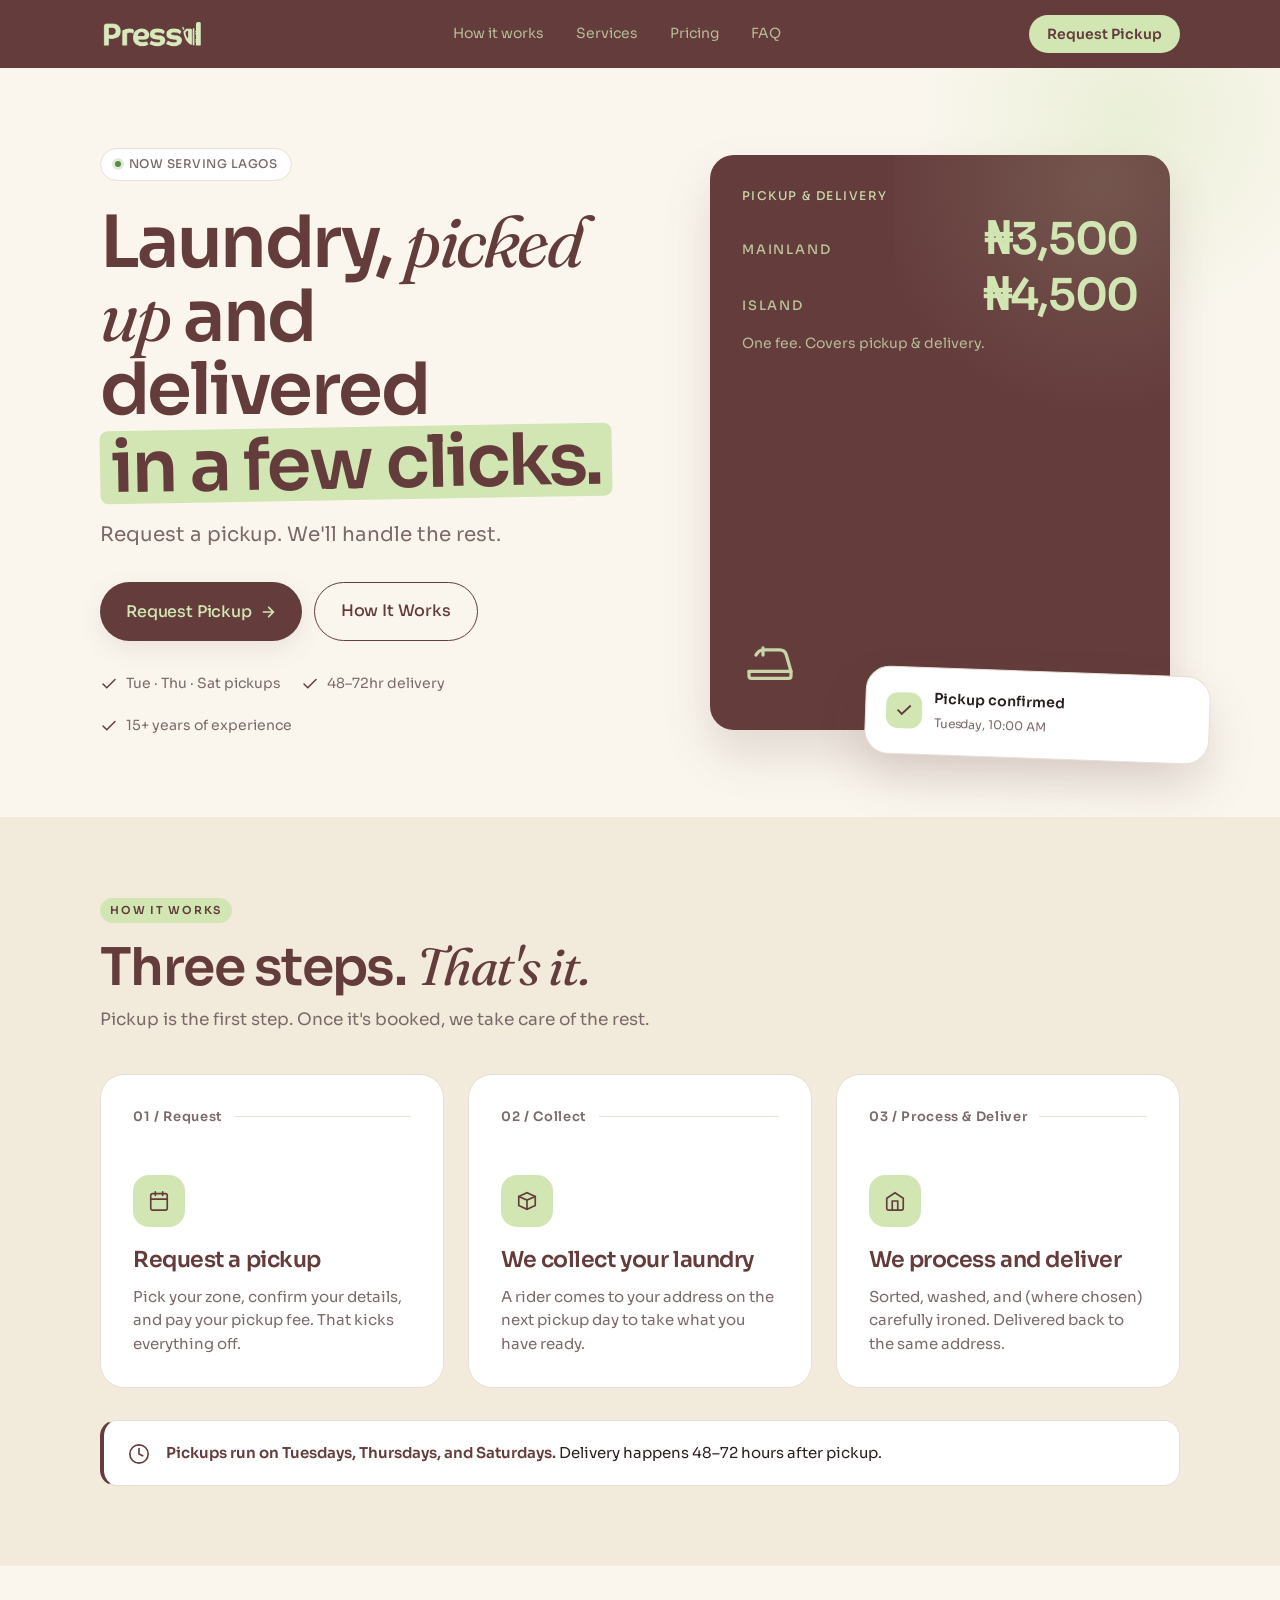
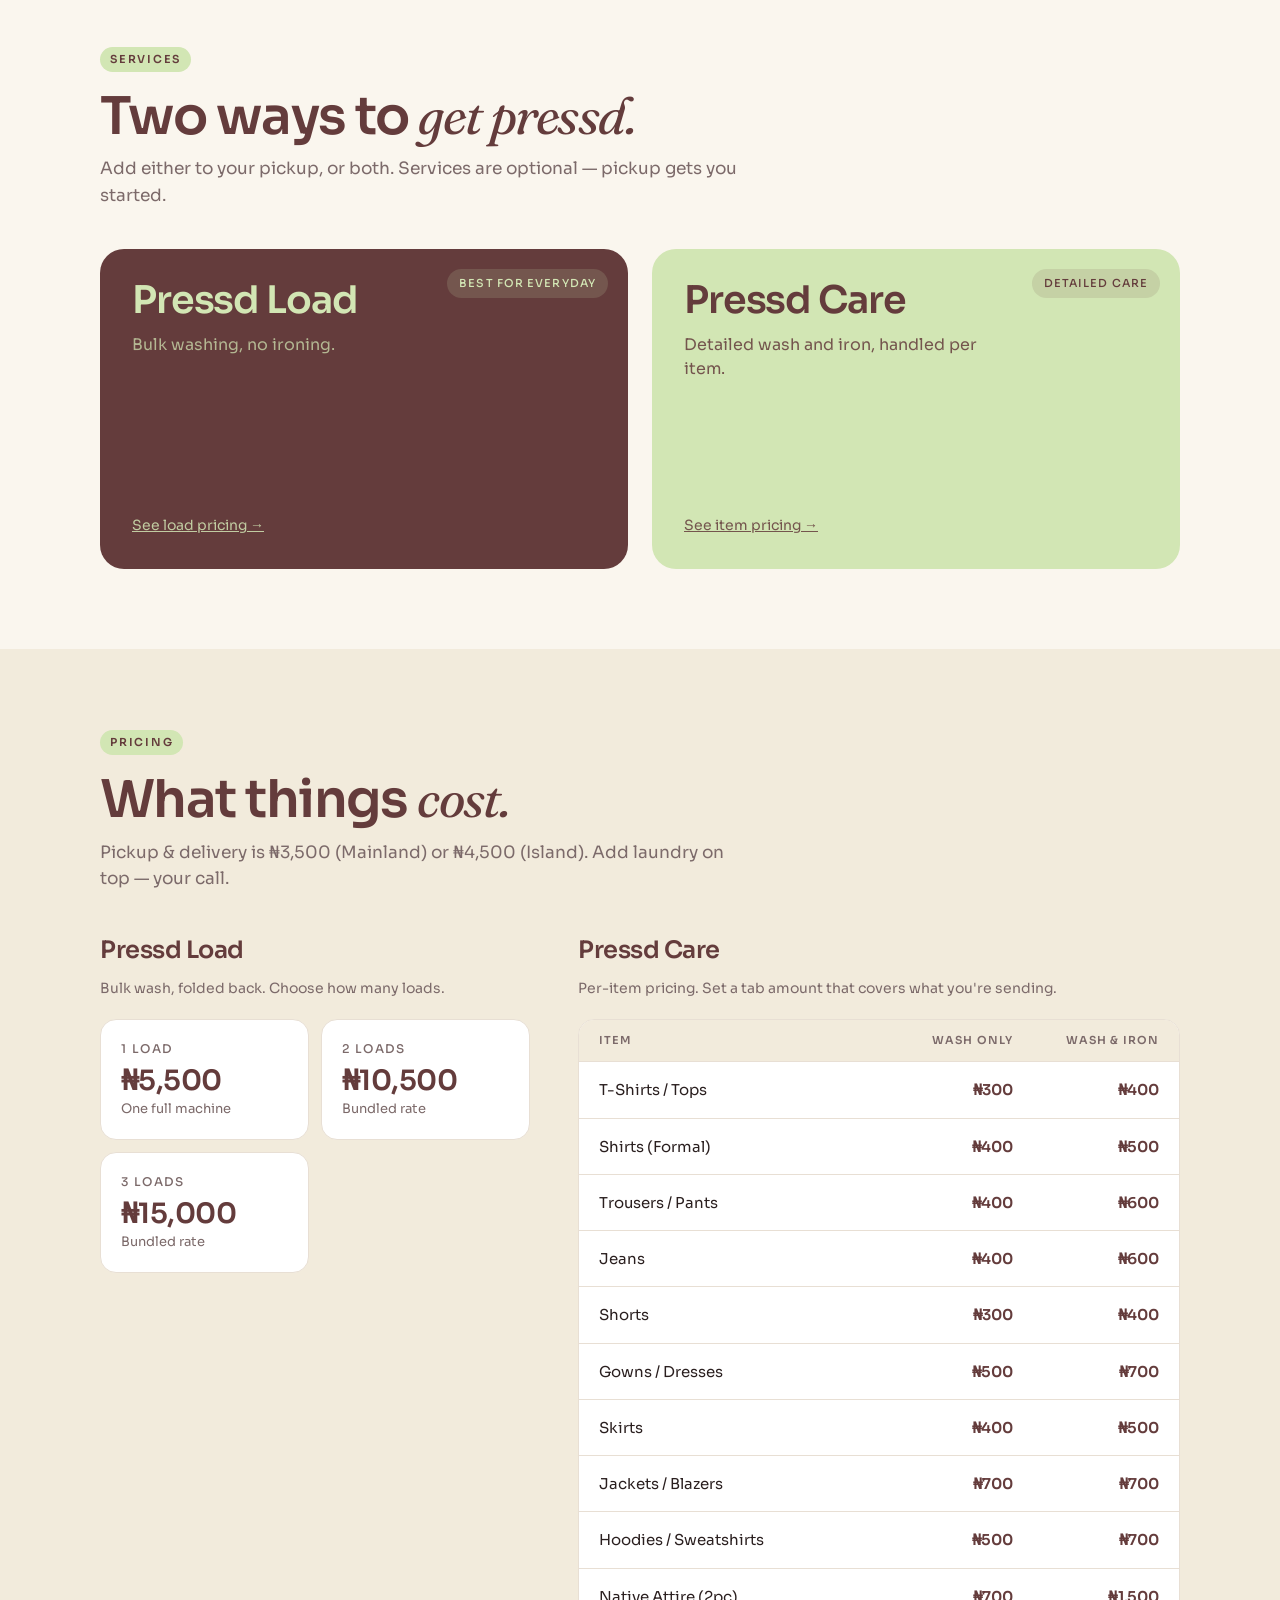
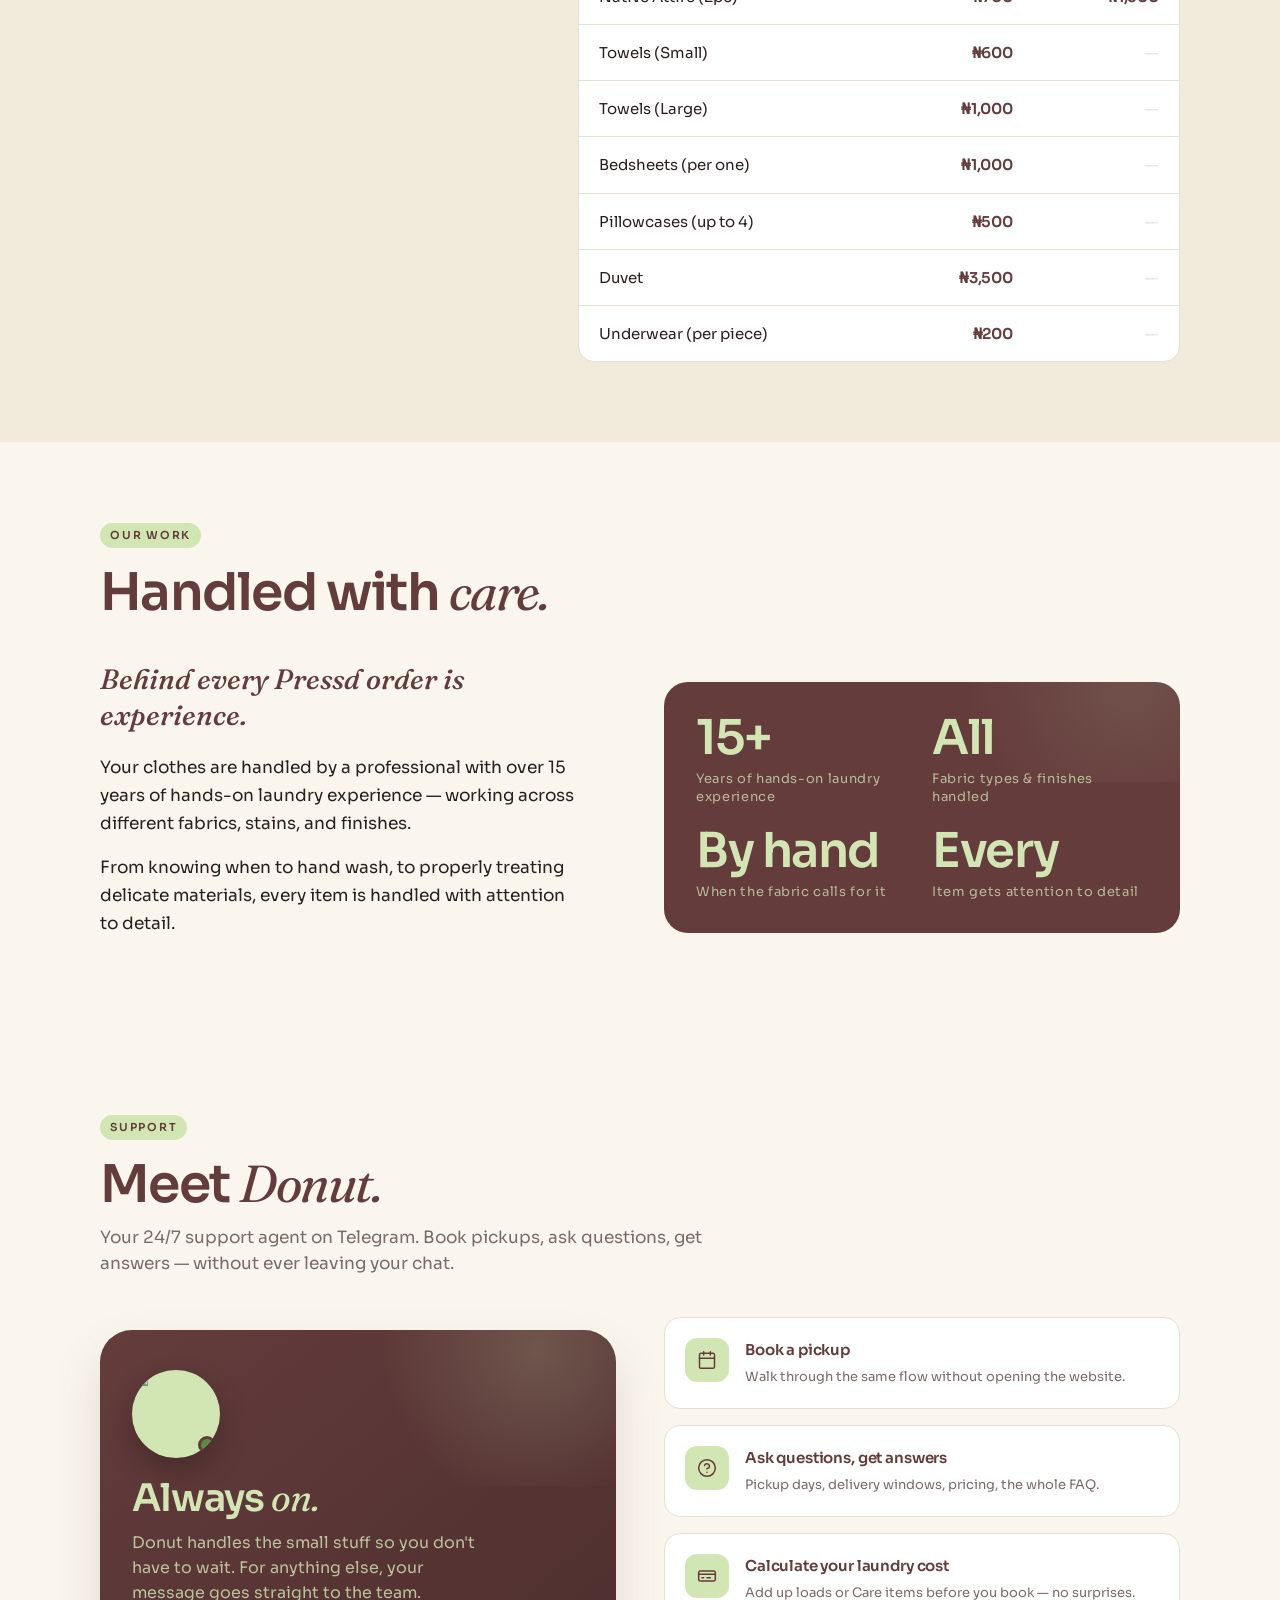
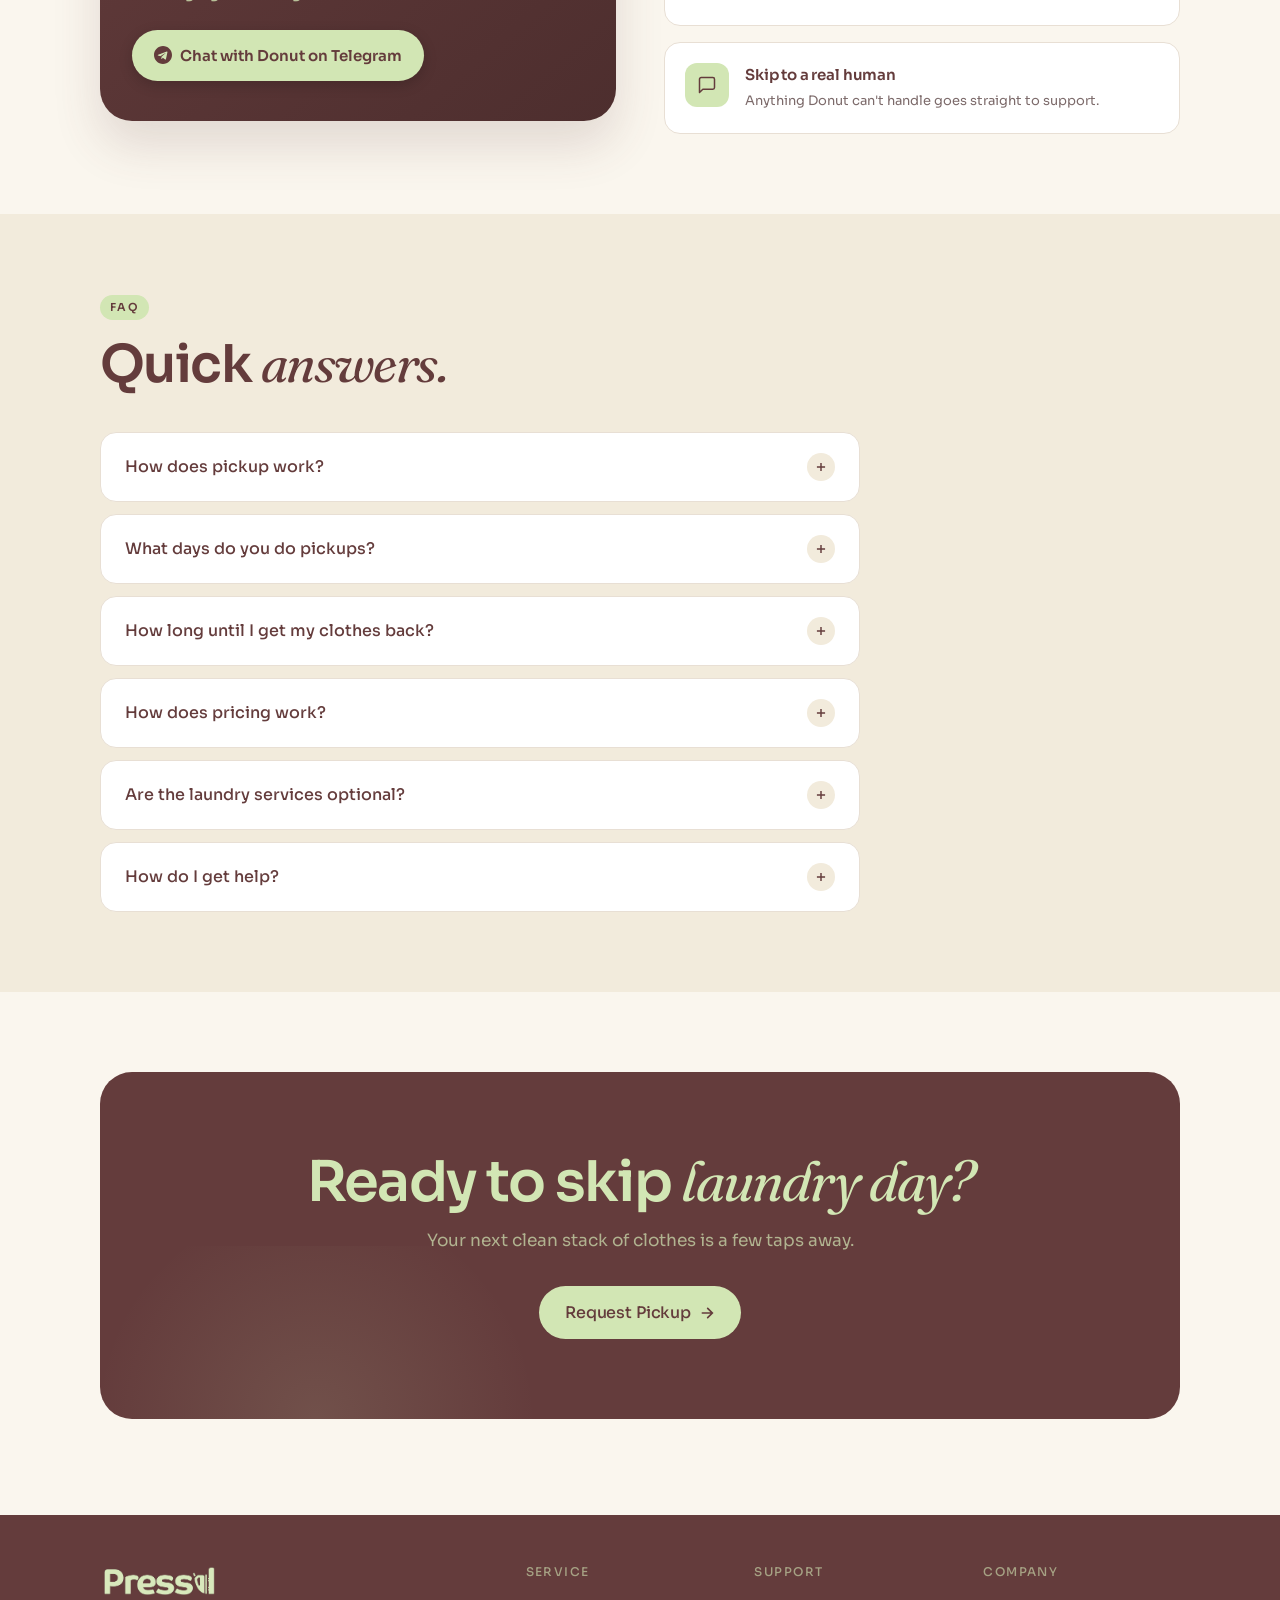
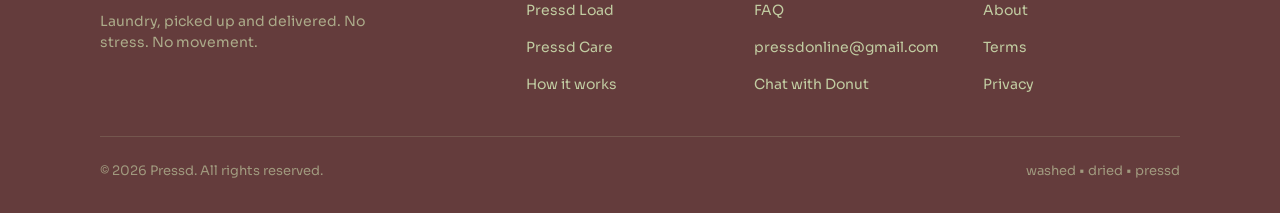
==== index.html @ 10e45a10 "Update index.html" ====
<!DOCTYPE html>
<html lang="en">
<head>
<meta charset="UTF-8" />
<meta name="viewport" content="width=device-width, initial-scale=1.0, maximum-scale=5.0" />
<meta name="theme-color" content="#643C3C" />
<title>Pressd — Laundry, picked up and delivered.</title>
<meta name="description" content="No stress. No movement. Just clean clothes. Laundry pickup and delivery in a few clicks." />

<!-- =================================================================
     LOGO ASSETS — drop these into an /assets folder next to this file:

       assets/logo-light.png     ← pistachio wordmark on transparent
                                   (used in dark navbar + footer)
                                   Use the file you uploaded as: logo_dark_mode_full.png

       assets/logo-dark.png      ← maroon wordmark on transparent
                                   (used on light/cream backgrounds, if needed)
                                   Use the file you uploaded as: logo_bare.png

       assets/logo-tagline.png   ← optional: wordmark + "washed • dried • pressd"
                                   Use the file you uploaded as:
                                   logo_with_slogan_light_mode_no_bck_full.png
     ================================================================= -->

<link rel="preconnect" href="https://fonts.googleapis.com">
<link rel="preconnect" href="https://fonts.gstatic.com" crossorigin>
<!-- Sora: rounded geometric sans, closest free match to your wordmark vibe.
     Fraunces: used sparingly for italic accents only. -->
<link href="https://fonts.googleapis.com/css2?family=Sora:wght@300;400;500;600;700&family=Fraunces:opsz,wght@9..144,400;9..144,500;9..144,600&display=swap" rel="stylesheet">

<style>
  /* ===========================================================
     PRESSD — DESIGN TOKENS (sampled from brand logos)
     =========================================================== */
  :root {
    --brand-primary: #643C3C;
    --brand-primary-deep: #4D2E2E;
    --brand-primary-soft: #7A4848;
    --brand-accent: #D2E6B4;
    --brand-accent-deep: #BAD49A;
    --brand-cream: #FAF6EE;
    --brand-cream-deep: #F2EBDC;
    --brand-ink: #2A1F1F;
    --brand-muted: #7C6A6A;
    --brand-line: #E8DFD4;
    --brand-surface: #FFFFFF;
    --brand-success: #5A8C3F;
    --brand-danger: #C44545;

    --font-display: 'Sora', -apple-system, BlinkMacSystemFont, sans-serif;
    --font-body: 'Sora', -apple-system, BlinkMacSystemFont, sans-serif;
    --font-editorial: 'Fraunces', Georgia, serif;

    --r-sm: 10px; --r-md: 16px; --r-lg: 24px; --r-xl: 32px; --r-pill: 999px;

    --shadow-sm: 0 1px 2px rgba(100,60,60,0.06);
    --shadow-md: 0 8px 24px rgba(100,60,60,0.10);
    --shadow-lg: 0 24px 48px rgba(100,60,60,0.16);

    --s-1: 4px; --s-2: 8px; --s-3: 12px; --s-4: 16px; --s-5: 20px;
    --s-6: 24px; --s-8: 32px; --s-10: 40px; --s-12: 48px;
    --s-16: 64px; --s-20: 80px;

    --container: 1120px;
  }

  *, *::before, *::after { box-sizing: border-box; }
  html { -webkit-text-size-adjust: 100%; scroll-behavior: smooth; }
  body {
    margin: 0;
    font-family: var(--font-body);
    font-size: 16px;
    line-height: 1.55;
    color: var(--brand-ink);
    background: var(--brand-cream);
    -webkit-font-smoothing: antialiased;
    -moz-osx-font-smoothing: grayscale;
    overflow-x: hidden;
  }
  img { max-width: 100%; display: block; }
  button { font-family: inherit; cursor: pointer; border: none; background: none; }
  input, select, textarea { font-family: inherit; font-size: inherit; }
  a { color: inherit; text-decoration: none; }

  .container {
    width: 100%;
    max-width: var(--container);
    margin: 0 auto;
    padding: 0 var(--s-5);
  }

  /* NAV */
  .nav {
    position: sticky; top: 0; z-index: 50;
    background: var(--brand-primary);
    color: var(--brand-accent);
  }
  .nav-inner {
    display: flex; align-items: center; justify-content: space-between;
    height: 68px;
  }
  .nav-logo img { height: 28px; width: auto; }
  @media (min-width: 768px) { .nav-logo img { height: 32px; } }
  .nav-links {
    display: none; gap: var(--s-8);
    font-size: 14px; color: rgba(210,230,180,0.75); font-weight: 400;
  }
  .nav-links a { transition: color .2s ease; }
  .nav-links a:hover { color: var(--brand-accent); }
  @media (min-width: 768px) { .nav-links { display: flex; } }
  .nav-cta {
    background: var(--brand-accent); color: var(--brand-primary);
    padding: 10px 18px; border-radius: var(--r-pill);
    font-size: 14px; font-weight: 600;
    transition: transform .2s ease, background .2s ease;
  }
  .nav-cta:hover { background: var(--brand-accent-deep); transform: translateY(-1px); }

  /* BUTTONS */
  .btn {
    display: inline-flex; align-items: center; justify-content: center;
    gap: var(--s-2);
    padding: 16px 26px;
    border-radius: var(--r-pill);
    font-weight: 500; font-size: 16px;
    transition: transform .15s ease, background .2s ease, box-shadow .2s ease, color .2s ease;
    white-space: nowrap; letter-spacing: -0.01em;
  }
  .btn-primary {
    background: var(--brand-primary);
    color: var(--brand-accent);
    box-shadow: var(--shadow-md);
  }
  .btn-primary:hover { background: var(--brand-primary-deep); transform: translateY(-2px); box-shadow: var(--shadow-lg); }
  .btn-primary:active { transform: translateY(0); }
  .btn-ghost {
    background: transparent; color: var(--brand-primary);
    border: 1.5px solid var(--brand-primary);
  }
  .btn-ghost:hover { background: var(--brand-primary); color: var(--brand-accent); }
  .btn-accent { background: var(--brand-accent); color: var(--brand-primary); }
  .btn-accent:hover { background: var(--brand-accent-deep); transform: translateY(-2px); box-shadow: var(--shadow-md); }
  .btn-block { width: 100%; }
  .btn[disabled] { opacity: .5; cursor: not-allowed; transform: none !important; }

  /* HERO */
  .hero { position: relative; padding: var(--s-12) 0 var(--s-16); overflow: hidden; }
  .hero::before {
    content: '';
    position: absolute; top: -200px; right: -100px;
    width: 500px; height: 500px;
    background: radial-gradient(circle, rgba(210,230,180,0.4) 0%, transparent 60%);
    pointer-events: none;
  }
  .hero-grid {
    position: relative;
    display: grid; grid-template-columns: 1fr;
    gap: var(--s-10); align-items: center;
  }
  @media (min-width: 960px) {
    .hero { padding: var(--s-20) 0; }
    .hero-grid { grid-template-columns: 1.15fr 1fr; gap: var(--s-12); }
  }
  .eyebrow {
    display: inline-flex; align-items: center; gap: var(--s-2);
    background: var(--brand-surface); border: 1px solid var(--brand-line);
    padding: 6px 14px; border-radius: var(--r-pill);
    font-size: 12px; font-weight: 500;
    letter-spacing: 0.04em; text-transform: uppercase;
    color: var(--brand-muted); margin-bottom: var(--s-6);
  }
  .eyebrow .dot {
    width: 6px; height: 6px; border-radius: 50%;
    background: var(--brand-success);
    box-shadow: 0 0 0 3px rgba(90,140,63,0.18);
  }
  .hero h1 {
    font-family: var(--font-display); font-weight: 600;
    font-size: clamp(40px, 7.5vw, 72px);
    line-height: 1.02; letter-spacing: -0.035em;
    color: var(--brand-primary); margin: 0 0 var(--s-5);
  }
  .hero h1 em {
    font-family: var(--font-editorial);
    font-style: italic; font-weight: 400;
  }
  .hero h1 .accent {
    background: var(--brand-accent);
    padding: 0 .15em; border-radius: 8px;
    font-style: normal; display: inline-block;
    transform: rotate(-1deg);
  }
  .hero p.lede {
    font-size: clamp(17px, 2.2vw, 20px);
    color: var(--brand-muted); max-width: 480px;
    margin: 0 0 var(--s-8); line-height: 1.5;
  }
  .hero-actions { display: flex; flex-wrap: wrap; gap: var(--s-3); margin-bottom: var(--s-8); }
  .hero-trust { display: flex; align-items: center; gap: var(--s-5); font-size: 14px; color: var(--brand-muted); flex-wrap: wrap; }
  .trust-item { display: flex; align-items: center; gap: var(--s-2); }
  .trust-item svg { color: var(--brand-primary); }

  .hero-visual { position: relative; aspect-ratio: 5/3; max-width: 460px; margin: 0 auto; width: 100%; }
  @media (min-width: 960px) { .hero-visual { aspect-ratio: 4/5; } }
  .hero-card {
    position: absolute; border-radius: var(--r-lg);
    background: var(--brand-surface); box-shadow: var(--shadow-lg);
    padding: var(--s-5); border: 1px solid var(--brand-line);
  }
  .hero-card.main {
    inset: 0;
    background: var(--brand-primary); color: var(--brand-accent);
    border: none; overflow: hidden; padding: var(--s-5);
    display: flex; flex-direction: column; justify-content: space-between;
  }
  @media (min-width: 960px) { .hero-card.main { padding: var(--s-8); } }
  .hero-card.main::before {
    content: '';
    position: absolute; top: -40%; right: -30%;
    width: 90%; height: 90%;
    background: radial-gradient(circle, var(--brand-accent) 0%, transparent 70%);
    opacity: .15;
  }
  .hero-card.main .label {
    font-size: 12px; text-transform: uppercase;
    letter-spacing: 0.12em; color: var(--brand-accent);
    font-weight: 500; opacity: .9;
  }
  .hero-card.main .price {
    font-family: var(--font-display);
    font-size: clamp(48px, 8vw, 68px);
    line-height: 1; margin-top: var(--s-3);
    font-weight: 500; letter-spacing: -0.04em;
  }
  .hero-card.main .breakdown { font-size: 14px; opacity: .75; margin-top: var(--s-4); }
  .hero-card-icon { position: relative; display: none; }
  @media (min-width: 960px) { .hero-card-icon { display: block; } }
  .hero-card.floating { width: 65%; bottom: -22px; right: -10px; z-index: 2; transform: rotate(2deg); }
  @media (min-width: 960px) { .hero-card.floating { width: 75%; bottom: -30px; right: -40px; } }
  .float-row { display: flex; align-items: center; gap: var(--s-3); }
  .float-icon {
    width: 36px; height: 36px; border-radius: 12px;
    background: var(--brand-accent); display: grid; place-items: center;
    color: var(--brand-primary); flex-shrink: 0;
  }
  .float-text strong { display: block; font-size: 14px; color: var(--brand-ink); font-weight: 600; }
  .float-text span { font-size: 12px; color: var(--brand-muted); }

  /* SECTIONS */
  .section { padding: var(--s-16) 0; }
  @media (min-width: 768px) { .section { padding: var(--s-20) 0; } }

  .section-head { margin-bottom: var(--s-10); max-width: 640px; }
  .section-tag {
    display: inline-block;
    font-size: 11px; text-transform: uppercase; letter-spacing: 0.16em;
    color: var(--brand-primary); font-weight: 600;
    margin-bottom: var(--s-4); padding: 4px 10px;
    background: var(--brand-accent); border-radius: var(--r-pill);
  }
  .section-head h2 {
    font-family: var(--font-display); font-weight: 600;
    font-size: clamp(32px, 5vw, 52px);
    letter-spacing: -0.03em; line-height: 1.05;
    color: var(--brand-primary); margin: 0 0 var(--s-3);
  }
  .section-head h2 em { font-family: var(--font-editorial); font-style: italic; font-weight: 400; }
  .section-head p { font-size: 17px; color: var(--brand-muted); margin: 0; }

  /* HOW IT WORKS */
  .how-grid { display: grid; grid-template-columns: 1fr; gap: var(--s-5); }
  @media (min-width: 768px) { .how-grid { grid-template-columns: repeat(3, 1fr); gap: var(--s-6); } }
  .how-card {
    background: var(--brand-surface); border: 1px solid var(--brand-line);
    border-radius: var(--r-lg); padding: var(--s-8);
    position: relative;
    transition: transform .25s ease, box-shadow .25s ease, border-color .25s ease;
  }
  .how-card:hover { transform: translateY(-4px); box-shadow: var(--shadow-md); border-color: var(--brand-primary); }
  .how-num {
    font-family: var(--font-display); font-size: 13px; font-weight: 600;
    color: var(--brand-muted); margin-bottom: var(--s-12);
    display: flex; align-items: center; gap: var(--s-3);
    letter-spacing: 0.05em;
  }
  .how-num::after { content: ''; flex: 1; height: 1px; background: var(--brand-line); }
  .how-card h3 {
    font-family: var(--font-display); font-weight: 600;
    font-size: 22px; line-height: 1.2;
    margin: 0 0 var(--s-3); color: var(--brand-primary);
    letter-spacing: -0.02em;
  }
  .how-card p { color: var(--brand-muted); margin: 0; font-size: 15px; }
  .how-icon {
    width: 52px; height: 52px; border-radius: 16px;
    background: var(--brand-accent);
    display: grid; place-items: center;
    color: var(--brand-primary); margin-bottom: var(--s-5);
  }

  /* SERVICES */
  .services-grid { display: grid; grid-template-columns: 1fr; gap: var(--s-5); }
  @media (min-width: 768px) { .services-grid { grid-template-columns: 1fr 1fr; gap: var(--s-6); } }
  .service-card {
    border-radius: var(--r-lg); padding: var(--s-8);
    position: relative; overflow: hidden; min-height: 320px;
    display: flex; flex-direction: column; justify-content: space-between;
    transition: transform .25s ease;
  }
  .service-card:hover { transform: translateY(-4px); }
  .service-card.load { background: var(--brand-primary); color: var(--brand-accent); }
  .service-card.care { background: var(--brand-accent); color: var(--brand-primary); }
  .service-name {
    font-family: var(--font-display);
    font-size: clamp(28px, 4vw, 38px);
    font-weight: 600; line-height: 1.05;
    letter-spacing: -0.03em; margin: 0 0 var(--s-3);
  }
  .service-desc {
    font-size: 16px; opacity: .85;
    margin: 0 0 var(--s-6); max-width: 320px; line-height: 1.5;
  }
  .service-card.load .service-desc { color: rgba(210,230,180,0.85); }
  .service-meta { display: flex; align-items: baseline; gap: var(--s-2); margin-top: auto; }
  .service-price { font-family: var(--font-display); font-size: 32px; font-weight: 600; letter-spacing: -0.02em; }
  .service-unit { font-size: 14px; opacity: .7; }
  .service-tag {
    position: absolute; top: var(--s-5); right: var(--s-5);
    font-size: 11px; text-transform: uppercase; letter-spacing: 0.1em;
    padding: 6px 12px; border-radius: var(--r-pill); font-weight: 500;
  }
  .service-card.load .service-tag { background: rgba(210,230,180,0.15); color: var(--brand-accent); }
  .service-card.care .service-tag { background: rgba(100,60,60,0.12); color: var(--brand-primary); }

  /* DONUT — Telegram support bot section */
  .donut-block {
    display: grid; grid-template-columns: 1fr; gap: var(--s-10);
    align-items: center;
  }
  @media (min-width: 880px) { .donut-block { grid-template-columns: 1fr 1fr; gap: var(--s-12); } }
  .donut-card {
    background: linear-gradient(140deg, var(--brand-primary) 0%, var(--brand-primary-deep) 100%);
    color: var(--brand-accent);
    border-radius: var(--r-xl);
    padding: var(--s-10) var(--s-8);
    position: relative; overflow: hidden;
    box-shadow: var(--shadow-lg);
    min-height: 360px;
    display: flex; flex-direction: column; justify-content: space-between;
  }
  .donut-card::before {
    content: ''; position: absolute;
    top: -30%; right: -20%;
    width: 70%; height: 70%;
    background: radial-gradient(circle, var(--brand-accent) 0%, transparent 70%);
    opacity: .18; pointer-events: none;
  }
  .donut-avatar {
    width: 88px; height: 88px; border-radius: 50%;
    background: var(--brand-accent);
    overflow: hidden;
    margin-bottom: var(--s-5);
    position: relative;
    box-shadow: 0 12px 28px rgba(0,0,0,0.25);
  }
  .donut-avatar img {
    width: 100%; height: 100%;
    object-fit: cover;
    display: block;
  }
  .donut-avatar::after {
    content: ''; position: absolute;
    bottom: 4px; right: 4px;
    width: 18px; height: 18px; border-radius: 50%;
    background: var(--brand-success);
    border: 3px solid var(--brand-primary);
  }
  .donut-card h3 {
    font-family: var(--font-display); font-weight: 600;
    font-size: clamp(28px, 4vw, 38px);
    letter-spacing: -0.03em; line-height: 1.05;
    margin: 0 0 var(--s-3); color: var(--brand-accent);
    position: relative;
  }
  .donut-card h3 em { font-family: var(--font-editorial); font-style: italic; font-weight: 400; }
  .donut-card .donut-tagline {
    font-size: 16px; line-height: 1.55;
    color: rgba(210,230,180,0.8);
    margin: 0 0 var(--s-6); position: relative;
    max-width: 360px;
  }
  .donut-cta {
    display: inline-flex; align-items: center; gap: var(--s-2);
    background: var(--brand-accent); color: var(--brand-primary);
    padding: 14px 22px; border-radius: var(--r-pill);
    font-weight: 600; font-size: 15px;
    align-self: flex-start;
    transition: transform .15s ease, background .2s ease, box-shadow .2s ease;
    position: relative;
    box-shadow: 0 4px 14px rgba(0,0,0,0.18);
  }
  .donut-cta:hover { background: var(--brand-accent-deep); transform: translateY(-2px); box-shadow: 0 6px 20px rgba(0,0,0,0.25); }

  .donut-features { display: flex; flex-direction: column; gap: var(--s-4); }
  .donut-feature {
    display: flex; gap: var(--s-4);
    padding: var(--s-5);
    background: var(--brand-surface);
    border: 1px solid var(--brand-line);
    border-radius: var(--r-md);
    transition: border-color .2s ease, transform .2s ease;
  }
  .donut-feature:hover { border-color: var(--brand-primary); transform: translateY(-2px); }
  .donut-feature-icon {
    width: 44px; height: 44px; border-radius: 12px;
    background: var(--brand-accent);
    color: var(--brand-primary);
    display: grid; place-items: center;
    flex-shrink: 0;
  }
  .donut-feature-text { flex: 1; }
  .donut-feature-text strong {
    display: block; font-size: 15px; font-weight: 600;
    color: var(--brand-primary); letter-spacing: -0.01em;
    margin-bottom: 2px;
  }
  .donut-feature-text span { font-size: 13px; color: var(--brand-muted); line-height: 1.5; }

  /* FAQ */
  .faq-list { display: flex; flex-direction: column; gap: var(--s-3); }
  .faq-item {
    background: var(--brand-surface); border: 1px solid var(--brand-line);
    border-radius: var(--r-md); overflow: hidden;
    transition: border-color .2s ease;
  }
  .faq-item[open] { border-color: var(--brand-primary); }
  .faq-item summary {
    list-style: none; padding: var(--s-5) var(--s-6);
    display: flex; align-items: center; justify-content: space-between;
    cursor: pointer; font-weight: 500;
    color: var(--brand-primary); font-size: 16px; gap: var(--s-4);
  }
  .faq-item summary::-webkit-details-marker { display: none; }
  .faq-icon {
    width: 28px; height: 28px; border-radius: 50%;
    background: var(--brand-cream-deep);
    display: grid; place-items: center;
    transition: transform .25s ease, background .2s ease;
    flex-shrink: 0; color: var(--brand-primary);
  }
  .faq-item[open] .faq-icon { transform: rotate(45deg); background: var(--brand-accent); }
  .faq-content { padding: 0 var(--s-6) var(--s-6); color: var(--brand-muted); font-size: 15px; line-height: 1.6; }

  /* FINAL CTA */
  .final-cta {
    background: var(--brand-primary); color: var(--brand-accent);
    border-radius: var(--r-xl); padding: var(--s-12) var(--s-6);
    text-align: center; position: relative; overflow: hidden;
  }
  @media (min-width: 768px) { .final-cta { padding: var(--s-20) var(--s-8); } }
  .final-cta::before {
    content: ''; position: absolute; bottom: -50%; left: -10%;
    width: 60%; height: 100%;
    background: radial-gradient(circle, var(--brand-accent) 0%, transparent 60%);
    opacity: .12;
  }
  .final-cta h2 {
    font-family: var(--font-display); font-weight: 600;
    font-size: clamp(32px, 5vw, 56px); line-height: 1.05;
    letter-spacing: -0.03em; margin: 0 0 var(--s-4);
    position: relative; color: var(--brand-accent);
  }
  .final-cta h2 em { font-family: var(--font-editorial); font-style: italic; font-weight: 400; }
  .final-cta p { font-size: 17px; color: rgba(210,230,180,0.7); margin: 0 0 var(--s-8); position: relative; }

  /* FOOTER */
  .footer {
    background: var(--brand-primary); color: var(--brand-accent);
    padding: var(--s-12) 0 var(--s-8); margin-top: var(--s-16);
  }
  .footer-grid { display: grid; grid-template-columns: 1fr; gap: var(--s-8); margin-bottom: var(--s-10); }
  @media (min-width: 768px) { .footer-grid { grid-template-columns: 2fr 1fr 1fr 1fr; } }
  .footer-brand img { height: 36px; width: auto; margin-bottom: var(--s-3); }
  .footer-brand p {
    color: rgba(210,230,180,0.65); font-size: 14px;
    margin: 0; max-width: 280px; line-height: 1.5;
  }
  .footer h4 {
    font-size: 12px; text-transform: uppercase; letter-spacing: 0.12em;
    color: rgba(210,230,180,0.6); font-weight: 500; margin: 0 0 var(--s-4);
  }
  .footer ul { list-style: none; padding: 0; margin: 0; display: flex; flex-direction: column; gap: var(--s-3); }
  .footer a { font-size: 14px; color: var(--brand-accent); transition: opacity .2s ease; opacity: .85; }
  .footer a:hover { opacity: 1; }
  .footer-bottom {
    display: flex; justify-content: space-between; align-items: center;
    padding-top: var(--s-6);
    border-top: 1px solid rgba(210,230,180,0.15);
    font-size: 13px; color: rgba(210,230,180,0.55);
    flex-wrap: wrap; gap: var(--s-3);
  }

  /* MODAL */
  .modal-overlay {
    position: fixed; inset: 0;
    background: rgba(42,31,31,0.55);
    backdrop-filter: blur(4px);
    -webkit-backdrop-filter: blur(4px);
    display: none; align-items: flex-end; justify-content: center;
    z-index: 100; padding: 0;
    animation: fadeIn .2s ease;
  }
  @media (min-width: 640px) { .modal-overlay { align-items: center; padding: var(--s-5); } }
  .modal-overlay.active { display: flex; }
  @keyframes fadeIn { from { opacity: 0 } to { opacity: 1 } }
  .modal {
    background: var(--brand-cream);
    border-radius: var(--r-xl) var(--r-xl) 0 0;
    width: 100%; max-width: 520px; max-height: 92vh;
    overflow-y: auto; position: relative;
    animation: slideUp .3s cubic-bezier(0.2, 0.9, 0.3, 1);
  }
  @media (min-width: 640px) { .modal { border-radius: var(--r-xl); } }
  @keyframes slideUp { from { transform: translateY(100%); } to { transform: translateY(0); } }
  .modal-header {
    position: sticky; top: 0; background: var(--brand-cream);
    padding: var(--s-5) var(--s-6);
    display: flex; justify-content: space-between; align-items: center;
    z-index: 2; border-bottom: 1px solid var(--brand-line);
  }
  .modal-title {
    font-family: var(--font-display); font-size: 18px; font-weight: 600;
    color: var(--brand-primary); margin: 0; letter-spacing: -0.02em;
  }
  .modal-close {
    width: 36px; height: 36px; border-radius: 50%;
    background: var(--brand-surface); border: 1px solid var(--brand-line);
    display: grid; place-items: center;
    color: var(--brand-primary);
    transition: background .2s ease;
  }
  .modal-close:hover { background: #fff; }
  .modal-body { padding: var(--s-6); }

  .stepper { display: flex; gap: 6px; margin-bottom: var(--s-6); }
  .step-dot {
    flex: 1; height: 4px; border-radius: 2px;
    background: var(--brand-line);
    transition: background .3s ease;
  }
  .step-dot.active { background: var(--brand-primary); }
  .step-dot.completed { background: var(--brand-success); }

  .field { margin-bottom: var(--s-4); }
  .field label {
    display: block; font-size: 13px; font-weight: 500;
    margin-bottom: 6px; color: var(--brand-ink);
  }
  .field input, .field select, .field textarea {
    width: 100%; padding: 14px 16px;
    border: 1.5px solid var(--brand-line);
    border-radius: var(--r-md); background: #fff;
    color: var(--brand-ink);
    transition: border-color .2s ease, box-shadow .2s ease;
  }
  .field input:focus, .field select:focus, .field textarea:focus {
    outline: none; border-color: var(--brand-primary);
    box-shadow: 0 0 0 4px rgba(100,60,60,0.08);
  }
  .field-error { color: var(--brand-danger); font-size: 13px; margin-top: 6px; display: none; }
  .field.has-error input,
  .field.has-error select,
  .field.has-error textarea { border-color: var(--brand-danger); }
  .field.has-error .field-error { display: block; }

  .step-heading {
    font-family: var(--font-display); font-weight: 600;
    font-size: 24px; line-height: 1.2;
    color: var(--brand-primary); margin: 0 0 var(--s-2);
    letter-spacing: -0.025em;
  }
  .step-sub { color: var(--brand-muted); margin: 0 0 var(--s-6); font-size: 15px; }

  .user-card {
    background: var(--brand-surface); border: 1.5px solid var(--brand-line);
    border-radius: var(--r-md); padding: var(--s-5);
    margin-bottom: var(--s-5);
  }
  .user-card-row {
    display: flex; justify-content: space-between;
    padding: var(--s-3) 0; font-size: 14px;
    border-bottom: 1px solid var(--brand-line);
  }
  .user-card-row:last-child { border: none; }
  .user-card-row span:first-child { color: var(--brand-muted); }
  .user-card-row span:last-child { font-weight: 500; color: var(--brand-ink); }

  .opt-list { display: flex; flex-direction: column; gap: var(--s-3); margin-bottom: var(--s-5); }
  .opt {
    display: block; padding: var(--s-5);
    background: var(--brand-surface);
    border: 1.5px solid var(--brand-line);
    border-radius: var(--r-md);
    cursor: pointer; transition: all .2s ease;
    position: relative;
  }
  .opt:hover { border-color: var(--brand-primary); }
  .opt input { position: absolute; opacity: 0; pointer-events: none; }
  .opt:has(input:checked) {
    border-color: var(--brand-primary); background: #fff;
    box-shadow: 0 0 0 4px rgba(100,60,60,0.06);
  }
  .opt-title {
    font-weight: 600; font-size: 16px;
    display: flex; align-items: center; gap: var(--s-3);
    color: var(--brand-primary);
  }
  .opt-title::before {
    content: ''; width: 18px; height: 18px;
    border-radius: 50%; border: 1.5px solid var(--brand-line);
    flex-shrink: 0; transition: all .2s ease;
  }
  .opt:has(input:checked) .opt-title::before {
    border-color: var(--brand-primary);
    background: var(--brand-primary);
    box-shadow: inset 0 0 0 3px var(--brand-cream);
  }
  .opt-desc { font-size: 13px; color: var(--brand-muted); margin-top: 4px; padding-left: 30px; }

  .counter {
    display: flex; align-items: center; justify-content: space-between;
    padding: var(--s-4) var(--s-5);
    background: var(--brand-surface);
    border: 1.5px solid var(--brand-line);
    border-radius: var(--r-md);
  }
  .counter-btn {
    width: 44px; height: 44px; border-radius: 50%;
    background: var(--brand-cream-deep);
    color: var(--brand-primary);
    font-size: 22px; font-weight: 500;
    display: grid; place-items: center;
    transition: background .15s ease;
  }
  .counter-btn:hover:not(:disabled) { background: var(--brand-accent); }
  .counter-btn:disabled { opacity: .4; cursor: not-allowed; }
  .counter-value {
    font-family: var(--font-display); font-size: 28px;
    font-weight: 600; color: var(--brand-primary);
    letter-spacing: -0.02em;
  }

  .summary {
    background: var(--brand-surface); border: 1px solid var(--brand-line);
    border-radius: var(--r-md); padding: var(--s-5);
    margin-bottom: var(--s-5);
  }
  .summary-row {
    display: flex; justify-content: space-between;
    padding: var(--s-2) 0; font-size: 14px; color: var(--brand-ink);
  }
  .summary-row span:first-child { color: var(--brand-muted); }
  .summary-row.total {
    border-top: 1.5px dashed var(--brand-line);
    margin-top: var(--s-2); padding-top: var(--s-3);
    font-size: 18px; font-weight: 600;
    color: var(--brand-primary);
  }
  .summary-row.total span:first-child { color: var(--brand-primary); }
  .summary-row.total .amt {
    font-family: var(--font-display); font-size: 24px; letter-spacing: -0.02em;
  }

  .order-id-box {
    text-align: center; padding: var(--s-8) var(--s-5);
    background: var(--brand-primary); color: var(--brand-accent);
    border-radius: var(--r-md); margin-bottom: var(--s-5);
    position: relative; overflow: hidden;
  }
  .order-id-box::before {
    content: ''; position: absolute; inset: 0;
    background: radial-gradient(circle at top right, var(--brand-accent), transparent 65%);
    opacity: .12;
  }
  .order-id-label {
    font-size: 12px; text-transform: uppercase;
    letter-spacing: 0.14em; opacity: .75;
    margin-bottom: var(--s-2); position: relative;
  }
  .order-id-value {
    font-family: var(--font-display); font-size: 36px;
    font-weight: 600; letter-spacing: 0.02em; position: relative;
  }

  .spinner {
    width: 18px; height: 18px;
    border: 2px solid currentColor; border-top-color: transparent;
    border-radius: 50%; animation: spin .8s linear infinite;
  }
  @keyframes spin { to { transform: rotate(360deg); } }

  .reveal {
    opacity: 0; transform: translateY(20px);
    transition: opacity .7s ease, transform .7s ease;
  }
  .reveal.visible { opacity: 1; transform: translateY(0); }

  .hidden { display: none !important; }
  .text-center { text-align: center; }

  /* HERO — pickup price pair */
  .price-pair { margin-top: var(--s-3); display: flex; flex-direction: column; gap: var(--s-2); }
  .price-row {
    display: flex; align-items: baseline; justify-content: space-between;
    gap: var(--s-4);
  }
  .price-zone {
    font-size: 12px; text-transform: uppercase; letter-spacing: 0.14em;
    opacity: .8; font-weight: 500;
  }
  .price-amt {
    font-family: var(--font-display);
    font-size: clamp(26px, 4.5vw, 38px);
    font-weight: 600; letter-spacing: -0.03em; line-height: 1;
  }
  @media (min-width: 960px) {
    .price-pair { gap: var(--s-3); }
    .price-zone { font-size: 13px; }
    .price-amt { font-size: clamp(32px, 5.5vw, 44px); }
  }

  /* PICKUP NOTE BANNER (How It Works) */
  .pickup-note {
    margin-top: var(--s-8);
    background: var(--brand-surface);
    border: 1px solid var(--brand-line);
    border-left: 4px solid var(--brand-primary);
    border-radius: var(--r-md);
    padding: var(--s-5) var(--s-6);
    display: flex; gap: var(--s-4); align-items: flex-start;
  }
  .pickup-note svg { flex-shrink: 0; color: var(--brand-primary); margin-top: 2px; }
  .pickup-note p { margin: 0; font-size: 15px; color: var(--brand-ink); line-height: 1.55; }
  .pickup-note strong { color: var(--brand-primary); font-weight: 600; }

  /* PRICING SECTION */
  .pricing-block { display: grid; grid-template-columns: 1fr; gap: var(--s-10); }
  @media (min-width: 1080px) { .pricing-block { grid-template-columns: 1fr 1.4fr; gap: var(--s-12); } }
  .pricing-block h3 {
    font-family: var(--font-display); font-weight: 600;
    font-size: 24px; letter-spacing: -0.02em;
    color: var(--brand-primary); margin: 0 0 var(--s-2);
  }
  .pricing-block .pricing-sub { color: var(--brand-muted); font-size: 14px; margin: 0 0 var(--s-5); }

  .load-cards { display: grid; grid-template-columns: 1fr; gap: var(--s-3); }
  @media (min-width: 480px) { .load-cards { grid-template-columns: 1fr 1fr; } }
  .load-card {
    background: var(--brand-surface);
    border: 1px solid var(--brand-line);
    border-radius: var(--r-md);
    padding: var(--s-5);
    transition: border-color .2s ease, transform .2s ease;
  }
  .load-card:hover { border-color: var(--brand-primary); transform: translateY(-2px); }
  .load-card-name {
    font-size: 12px; text-transform: uppercase; letter-spacing: 0.12em;
    color: var(--brand-muted); margin-bottom: var(--s-2); font-weight: 500;
  }
  .load-card-price {
    font-family: var(--font-display); font-size: 28px; font-weight: 600;
    color: var(--brand-primary); letter-spacing: -0.02em; line-height: 1;
  }
  .load-card-meta { font-size: 13px; color: var(--brand-muted); margin-top: 4px; }

  .care-table {
    background: var(--brand-surface);
    border: 1px solid var(--brand-line);
    border-radius: var(--r-md);
    overflow: hidden;
  }
  .care-table-row {
    display: grid;
    grid-template-columns: 1.5fr 1fr 1fr;
    align-items: center;
    padding: var(--s-3) var(--s-5);
    border-bottom: 1px solid var(--brand-line);
    font-size: 14px;
    gap: var(--s-3);
  }
  @media (min-width: 480px) {
    .care-table-row {
      grid-template-columns: 2fr 1fr 1fr;
      padding: var(--s-4) var(--s-5);
      font-size: 15px;
    }
  }
  .care-table-row:last-child { border-bottom: none; }
  .care-table-row.head {
    background: var(--brand-cream-deep);
    font-size: 11px; text-transform: uppercase; letter-spacing: 0.1em;
    color: var(--brand-muted); font-weight: 600;
    padding: var(--s-3) var(--s-5);
  }
  .care-item { color: var(--brand-ink); }
  .care-price { font-family: var(--font-display); font-weight: 600; color: var(--brand-primary); letter-spacing: -0.01em; text-align: right; }
  .care-price.empty { color: var(--brand-line); font-weight: 400; }
  .care-loading { padding: var(--s-8); text-align: center; color: var(--brand-muted); font-size: 14px; }

  /* OUR WORK */
  .work-block {
    display: grid; grid-template-columns: 1fr; gap: var(--s-8);
    align-items: center;
  }
  @media (min-width: 880px) { .work-block { grid-template-columns: 1fr 1fr; gap: var(--s-12); } }
  .work-text p {
    font-size: 17px; line-height: 1.65; color: var(--brand-ink);
    margin: 0 0 var(--s-4); max-width: 480px;
  }
  .work-text p:first-of-type {
    font-family: var(--font-editorial); font-style: italic;
    font-size: clamp(22px, 3vw, 28px); line-height: 1.3;
    color: var(--brand-primary); font-weight: 500;
    margin-bottom: var(--s-5);
  }
  .work-stats {
    display: grid; grid-template-columns: 1fr 1fr; gap: var(--s-5);
    background: var(--brand-primary); color: var(--brand-accent);
    border-radius: var(--r-lg); padding: var(--s-8);
    position: relative; overflow: hidden;
  }
  .work-stats::before {
    content: ''; position: absolute; top: -40%; right: -30%;
    width: 80%; height: 80%;
    background: radial-gradient(circle, var(--brand-accent) 0%, transparent 70%);
    opacity: .12; pointer-events: none;
  }
  .work-stat { position: relative; }
  .work-stat-value {
    font-family: var(--font-display);
    font-size: clamp(36px, 5vw, 48px);
    font-weight: 600; letter-spacing: -0.03em; line-height: 1;
    margin-bottom: var(--s-2);
  }
  .work-stat-label {
    font-size: 13px; letter-spacing: 0.05em;
    color: rgba(210,230,180,0.75); line-height: 1.4;
  }

  /* MODAL — LOCATION TOGGLE */
  .zone-toggle {
    display: grid; grid-template-columns: 1fr 1fr; gap: 6px;
    background: var(--brand-cream-deep);
    padding: 6px; border-radius: var(--r-pill);
    margin-bottom: var(--s-5);
  }
  .zone-btn {
    padding: 12px 14px; border-radius: var(--r-pill);
    background: transparent; color: var(--brand-muted);
    font-size: 14px; font-weight: 500;
    transition: all .2s ease;
    display: flex; flex-direction: column; align-items: center; gap: 2px;
    line-height: 1.1;
  }
  .zone-btn .zone-fee { font-size: 12px; opacity: .75; font-weight: 400; }
  .zone-btn.active {
    background: var(--brand-primary); color: var(--brand-accent);
    box-shadow: var(--shadow-sm);
  }
  .zone-btn.active .zone-fee { opacity: .85; color: var(--brand-accent); }

  /* MODAL — ADD-ON SECTIONS (replaces single radio choice) */
  .addon-block {
    background: var(--brand-surface);
    border: 1.5px solid var(--brand-line);
    border-radius: var(--r-md);
    padding: var(--s-5);
    margin-bottom: var(--s-3);
    transition: border-color .2s ease;
  }
  .addon-block.is-active { border-color: var(--brand-primary); }
  .addon-head {
    display: flex; justify-content: space-between; align-items: center;
    gap: var(--s-3);
  }
  .addon-title {
    font-weight: 600; font-size: 15px; color: var(--brand-primary);
    letter-spacing: -0.01em; line-height: 1.2;
  }
  .addon-sub { font-size: 12px; color: var(--brand-muted); margin-top: 3px; }
  .addon-body { margin-top: var(--s-4); }
  .addon-body.hidden { display: none; }
  .addon-toggle {
    width: 36px; height: 36px; border-radius: 50%;
    background: var(--brand-cream-deep);
    color: var(--brand-primary);
    display: grid; place-items: center;
    transition: transform .25s ease, background .2s ease;
    flex-shrink: 0;
  }
  .addon-block.is-active .addon-toggle {
    background: var(--brand-accent);
    transform: rotate(45deg);
  }

  .load-pills { display: grid; grid-template-columns: 1fr 1fr 1fr; gap: var(--s-2); }
  .load-pill {
    padding: 12px 8px; border-radius: var(--r-md);
    background: var(--brand-cream); color: var(--brand-primary);
    border: 1.5px solid var(--brand-line);
    font-weight: 600; font-size: 14px;
    transition: all .15s ease;
    display: flex; flex-direction: column; align-items: center; gap: 2px;
    line-height: 1.2;
  }
  .load-pill .load-pill-amt { font-size: 11px; opacity: .65; font-weight: 400; }
  .load-pill:hover { border-color: var(--brand-primary); }
  .load-pill.active {
    background: var(--brand-primary); color: var(--brand-accent);
    border-color: var(--brand-primary);
  }
  .load-pill.active .load-pill-amt { opacity: .85; }

  .care-slider-wrap { margin-top: var(--s-2); }
  .care-amount-display {
    text-align: center;
    font-family: var(--font-display);
    font-size: 32px; font-weight: 600;
    color: var(--brand-primary);
    letter-spacing: -0.02em; line-height: 1;
    margin-bottom: var(--s-3);
  }
  .care-amount-display .naira { font-size: .65em; opacity: .6; margin-right: 2px; }
  .care-slider {
    -webkit-appearance: none; appearance: none;
    width: 100%; height: 6px; border-radius: 999px;
    background: var(--brand-line); outline: none;
    margin: var(--s-3) 0;
  }
  .care-slider::-webkit-slider-thumb {
    -webkit-appearance: none; appearance: none;
    width: 24px; height: 24px; border-radius: 50%;
    background: var(--brand-primary);
    cursor: pointer; box-shadow: 0 2px 6px rgba(100,60,60,0.3);
    border: 3px solid var(--brand-cream);
  }
  .care-slider::-moz-range-thumb {
    width: 24px; height: 24px; border-radius: 50%;
    background: var(--brand-primary);
    cursor: pointer; box-shadow: 0 2px 6px rgba(100,60,60,0.3);
    border: 3px solid var(--brand-cream);
  }
  .care-range-labels {
    display: flex; justify-content: space-between;
    font-size: 11px; color: var(--brand-muted);
    margin-top: 4px;
  }
  .care-input-group {
    display: flex; align-items: center; gap: var(--s-2);
    margin-top: var(--s-3);
  }
  .care-input-group label {
    font-size: 12px; color: var(--brand-muted);
    text-transform: uppercase; letter-spacing: 0.08em;
  }
  .care-input-group input {
    flex: 1; padding: 10px 12px;
    border: 1.5px solid var(--brand-line);
    border-radius: var(--r-md); background: #fff;
    font-size: 14px; color: var(--brand-ink);
  }
  .care-input-group input:focus {
    outline: none; border-color: var(--brand-primary);
  }

  /* PICKUP WINDOW STEP */
  .window-list {
    display: flex; flex-direction: column;
    gap: var(--s-3); margin-bottom: var(--s-5);
  }
  .window-opt {
    background: var(--brand-surface);
    border: 1.5px solid var(--brand-line);
    border-radius: var(--r-md);
    padding: var(--s-4) var(--s-5);
    cursor: pointer;
    transition: all .15s ease;
    display: flex; align-items: center; gap: var(--s-4);
  }
  .window-opt:hover { border-color: var(--brand-primary); }
  .window-opt.active {
    border-color: var(--brand-primary);
    background: #fff;
    box-shadow: 0 0 0 4px rgba(100,60,60,0.06);
  }
  .window-opt input { position: absolute; opacity: 0; pointer-events: none; }
  .window-icon {
    width: 40px; height: 40px; border-radius: 50%;
    background: var(--brand-cream-deep);
    color: var(--brand-primary);
    display: grid; place-items: center;
    flex-shrink: 0;
    transition: background .15s ease;
  }
  .window-opt.active .window-icon { background: var(--brand-accent); }
  .window-text { flex: 1; }
  .window-label {
    font-weight: 600; font-size: 15px;
    color: var(--brand-primary);
    letter-spacing: -0.01em;
  }
  .window-time { font-size: 13px; color: var(--brand-muted); margin-top: 2px; }
  .window-radio {
    width: 20px; height: 20px; border-radius: 50%;
    border: 1.5px solid var(--brand-line);
    flex-shrink: 0; transition: all .2s ease;
  }
  .window-opt.active .window-radio {
    border-color: var(--brand-primary);
    background: var(--brand-primary);
    box-shadow: inset 0 0 0 3px var(--brand-cream);
  }

  /* PICKUP ADDRESS SELECTOR (returning users with 2 addresses) */
  .addr-list { display: flex; flex-direction: column; gap: var(--s-3); margin-bottom: var(--s-5); }
  .addr-opt {
    background: var(--brand-surface);
    border: 1.5px solid var(--brand-line);
    border-radius: var(--r-md);
    padding: var(--s-4) var(--s-5);
    cursor: pointer;
    transition: all .15s ease;
  }
  .addr-opt:hover { border-color: var(--brand-primary); }
  .addr-opt.active {
    border-color: var(--brand-primary);
    background: #fff;
    box-shadow: 0 0 0 4px rgba(100,60,60,0.06);
  }
  .addr-label {
    font-size: 11px; text-transform: uppercase; letter-spacing: 0.1em;
    color: var(--brand-muted); font-weight: 600;
    margin-bottom: 4px;
  }
  .addr-text {
    font-size: 14px; color: var(--brand-ink); line-height: 1.5;
    word-break: break-word;
  }

  /* Two-stage payment notice */
  .billing-note {
    background: var(--brand-cream-deep);
    border-radius: var(--r-md);
    padding: var(--s-3) var(--s-4);
    margin-top: var(--s-3);
    font-size: 13px; color: var(--brand-ink);
    line-height: 1.5;
    display: flex; gap: var(--s-3); align-items: flex-start;
  }
  .billing-note svg { color: var(--brand-primary); flex-shrink: 0; margin-top: 2px; }
  .billing-note strong { color: var(--brand-primary); }
</style>
</head>
<body>

<!-- NAV -->
<nav class="nav">
  <div class="container nav-inner">
    <a href="#" class="nav-logo" aria-label="Pressd home">
      <img src="assets/logo-light.png" alt="Pressd" />
    </a>
    <div class="nav-links">
      <a href="#how">How it works</a>
      <a href="#services">Services</a>
      <a href="#pricing">Pricing</a>
      <a href="#faq">FAQ</a>
    </div>
    <button class="nav-cta" data-open-pickup>Request Pickup</button>
  </div>
</nav>

<!-- HERO -->
<section class="hero">
  <div class="container">
    <div class="hero-grid">
      <div>
        <div class="eyebrow"><span class="dot"></span> Now serving Lagos</div>
        <h1>
          Laundry, <em>picked up</em> and delivered <span class="accent">in a few clicks.</span>
        </h1>
        <p class="lede">Request a pickup. We'll handle the rest.</p>
        <div class="hero-actions">
          <button class="btn btn-primary" data-open-pickup>
            Request Pickup
            <svg width="16" height="16" viewBox="0 0 24 24" fill="none" stroke="currentColor" stroke-width="2.5" stroke-linecap="round"><path d="M5 12h14M13 5l7 7-7 7"/></svg>
          </button>
          <a href="#how" class="btn btn-ghost">How It Works</a>
        </div>
        <div class="hero-trust">
          <div class="trust-item">
            <svg width="18" height="18" viewBox="0 0 24 24" fill="none" stroke="currentColor" stroke-width="2" stroke-linecap="round"><path d="M20 6L9 17l-5-5"/></svg>
            Tue · Thu · Sat pickups
          </div>
          <div class="trust-item">
            <svg width="18" height="18" viewBox="0 0 24 24" fill="none" stroke="currentColor" stroke-width="2" stroke-linecap="round"><path d="M20 6L9 17l-5-5"/></svg>
            48–72hr delivery
          </div>
          <div class="trust-item">
            <svg width="18" height="18" viewBox="0 0 24 24" fill="none" stroke="currentColor" stroke-width="2" stroke-linecap="round"><path d="M20 6L9 17l-5-5"/></svg>
            15+ years of experience
          </div>
        </div>
      </div>

      <div class="hero-visual">
        <div class="hero-card main">
          <div>
            <div class="label">Pickup &amp; Delivery</div>
            <div class="price-pair">
              <div class="price-row">
                <span class="price-zone">Mainland</span>
                <span class="price-amt">₦3,500</span>
              </div>
              <div class="price-row">
                <span class="price-zone">Island</span>
                <span class="price-amt">₦4,500</span>
              </div>
            </div>
            <div class="breakdown">One fee. Covers pickup &amp; delivery.</div>
          </div>
          <div class="hero-card-icon">
            <svg width="56" height="56" viewBox="0 0 24 24" fill="none" stroke="var(--brand-accent)" stroke-width="1.4" stroke-linecap="round" stroke-linejoin="round" opacity=".9">
              <path d="M3 16h18l-2-7a3 3 0 00-2.9-2.2H10A4 4 0 006 9v0"/>
              <path d="M3 16v2a1 1 0 001 1h16a1 1 0 001-1v-2"/>
              <path d="M9 9V6"/>
            </svg>
          </div>
        </div>
        <div class="hero-card floating">
          <div class="float-row">
            <div class="float-icon">
              <svg width="18" height="18" viewBox="0 0 24 24" fill="none" stroke="currentColor" stroke-width="2.5" stroke-linecap="round"><path d="M20 6L9 17l-5-5"/></svg>
            </div>
            <div class="float-text">
              <strong>Pickup confirmed</strong>
              <span>Tuesday, 10:00 AM</span>
            </div>
          </div>
        </div>
      </div>
    </div>
  </div>
</section>

<!-- HOW IT WORKS -->
<section class="section" id="how" style="background: var(--brand-cream-deep);">
  <div class="container">
    <div class="section-head reveal">
      <div class="section-tag">How it works</div>
      <h2>Three steps. <em>That's it.</em></h2>
      <p>Pickup is the first step. Once it's booked, we take care of the rest.</p>
    </div>

    <div class="how-grid">
      <div class="how-card reveal">
        <div class="how-num">01 / Request</div>
        <div class="how-icon">
          <svg width="22" height="22" viewBox="0 0 24 24" fill="none" stroke="currentColor" stroke-width="1.8" stroke-linecap="round"><rect x="3" y="4" width="18" height="18" rx="2"/><path d="M16 2v4M8 2v4M3 10h18"/></svg>
        </div>
        <h3>Request a pickup</h3>
        <p>Pick your zone, confirm your details, and pay your pickup fee. That kicks everything off.</p>
      </div>

      <div class="how-card reveal">
        <div class="how-num">02 / Collect</div>
        <div class="how-icon">
          <svg width="22" height="22" viewBox="0 0 24 24" fill="none" stroke="currentColor" stroke-width="1.8" stroke-linecap="round"><path d="M3 7l9-4 9 4v10l-9 4-9-4z"/><path d="M3 7l9 4 9-4M12 11v10"/></svg>
        </div>
        <h3>We collect your laundry</h3>
        <p>A rider comes to your address on the next pickup day to take what you have ready.</p>
      </div>

      <div class="how-card reveal">
        <div class="how-num">03 / Process &amp; Deliver</div>
        <div class="how-icon">
          <svg width="22" height="22" viewBox="0 0 24 24" fill="none" stroke="currentColor" stroke-width="1.8" stroke-linecap="round"><path d="M3 9l9-6 9 6v11a2 2 0 01-2 2H5a2 2 0 01-2-2z"/><path d="M9 22V12h6v10"/></svg>
        </div>
        <h3>We process and deliver</h3>
        <p>Sorted, washed, and (where chosen) carefully ironed. Delivered back to the same address.</p>
      </div>
    </div>

    <div class="pickup-note reveal">
      <svg width="22" height="22" viewBox="0 0 24 24" fill="none" stroke="currentColor" stroke-width="1.8" stroke-linecap="round"><circle cx="12" cy="12" r="10"/><path d="M12 6v6l4 2"/></svg>
      <p><strong>Pickups run on Tuesdays, Thursdays, and Saturdays.</strong> Delivery happens 48–72 hours after pickup.</p>
    </div>
  </div>
</section>

<!-- SERVICES -->
<section class="section" id="services">
  <div class="container">
    <div class="section-head reveal">
      <div class="section-tag">Services</div>
      <h2>Two ways to <em>get pressd.</em></h2>
      <p>Add either to your pickup, or both. Services are optional — pickup gets you started.</p>
    </div>

    <div class="services-grid">
      <div class="service-card load reveal">
        <div class="service-tag">Best for everyday</div>
        <div>
          <h3 class="service-name">Pressd Load</h3>
          <p class="service-desc">Bulk washing, no ironing.</p>
        </div>
        <div class="service-meta">
          <a href="#pricing" class="service-unit" style="text-decoration: underline; opacity: .85;">See load pricing →</a>
        </div>
      </div>

      <div class="service-card care reveal">
        <div class="service-tag">Detailed care</div>
        <div>
          <h3 class="service-name">Pressd Care</h3>
          <p class="service-desc">Detailed wash and iron, handled per item.</p>
        </div>
        <div class="service-meta">
          <a href="#pricing" class="service-unit" style="text-decoration: underline; opacity: .85;">See item pricing →</a>
        </div>
      </div>
    </div>
  </div>
</section>

<!-- PRICING (DYNAMIC) -->
<section class="section" id="pricing" style="background: var(--brand-cream-deep);">
  <div class="container">
    <div class="section-head reveal">
      <div class="section-tag">Pricing</div>
      <h2>What things <em>cost.</em></h2>
      <p>Pickup &amp; delivery is ₦3,500 (Mainland) or ₦4,500 (Island). Add laundry on top — your call.</p>
    </div>

    <div class="pricing-block">
      <div class="reveal">
        <h3>Pressd Load</h3>
        <p class="pricing-sub">Bulk wash, folded back. Choose how many loads.</p>
        <div class="load-cards" id="load-pricing-cards">
          <!-- Filled by JS from backend (with fallback) -->
        </div>
      </div>

      <div class="reveal">
        <h3>Pressd Care</h3>
        <p class="pricing-sub">Per-item pricing. Set a tab amount that covers what you're sending.</p>
        <div class="care-table" id="care-pricing-table">
          <div class="care-loading">Loading prices…</div>
        </div>
      </div>
    </div>
  </div>
</section>

<!-- OUR WORK -->
<section class="section" id="our-work">
  <div class="container">
    <div class="section-head reveal">
      <div class="section-tag">Our work</div>
      <h2>Handled with <em>care.</em></h2>
    </div>

    <div class="work-block">
      <div class="work-text reveal">
        <p>Behind every Pressd order is experience.</p>
        <p>Your clothes are handled by a professional with over 15 years of hands-on laundry experience — working across different fabrics, stains, and finishes.</p>
        <p>From knowing when to hand wash, to properly treating delicate materials, every item is handled with attention to detail.</p>
      </div>
      <div class="work-stats reveal">
        <div class="work-stat">
          <div class="work-stat-value">15+</div>
          <div class="work-stat-label">Years of hands-on laundry experience</div>
        </div>
        <div class="work-stat">
          <div class="work-stat-value">All</div>
          <div class="work-stat-label">Fabric types &amp; finishes handled</div>
        </div>
        <div class="work-stat">
          <div class="work-stat-value">By hand</div>
          <div class="work-stat-label">When the fabric calls for it</div>
        </div>
        <div class="work-stat">
          <div class="work-stat-value">Every</div>
          <div class="work-stat-label">Item gets attention to detail</div>
        </div>
      </div>
    </div>
  </div>
</section>

<!-- DONUT (Telegram support) -->
<section class="section" id="donut">
  <div class="container">
    <div class="section-head reveal">
      <div class="section-tag">Support</div>
      <h2>Meet <em>Donut.</em></h2>
      <p>Your 24/7 support agent on Telegram. Book pickups, ask questions, get answers — without ever leaving your chat.</p>
    </div>

    <div class="donut-block">
      <div class="donut-card reveal">
        <div>
          <div class="donut-avatar">
            <img src="https://i.ibb.co/tMcvfMQb/donut-laundry-mascot.jpg" alt="Donut, the Pressd support mascot" />
          </div>
          <h3>Always <em>on.</em></h3>
          <p class="donut-tagline">Donut handles the small stuff so you don't have to wait. For anything else, your message goes straight to the team.</p>
        </div>
        <a href="https://t.me/pressdlagosbot" class="donut-cta" target="_blank" rel="noopener">
          <svg width="18" height="18" viewBox="0 0 24 24" fill="currentColor"><path d="M12 0C5.373 0 0 5.373 0 12s5.373 12 12 12 12-5.373 12-12S18.627 0 12 0zm5.894 8.221l-1.97 9.28c-.145.658-.537.818-1.084.508l-3-2.21-1.446 1.394c-.14.18-.357.295-.6.295l.213-3.053 5.56-5.022c.24-.213-.054-.334-.373-.121l-6.869 4.326-2.96-.924c-.64-.203-.658-.643.135-.953l11.566-4.458c.538-.196 1.006.128.832.938z"/></svg>
          Chat with Donut on Telegram
        </a>
      </div>

      <div class="donut-features reveal">
        <div class="donut-feature">
          <div class="donut-feature-icon">
            <svg width="20" height="20" viewBox="0 0 24 24" fill="none" stroke="currentColor" stroke-width="1.8" stroke-linecap="round"><rect x="3" y="4" width="18" height="18" rx="2"/><path d="M16 2v4M8 2v4M3 10h18"/></svg>
          </div>
          <div class="donut-feature-text">
            <strong>Book a pickup</strong>
            <span>Walk through the same flow without opening the website.</span>
          </div>
        </div>

        <div class="donut-feature">
          <div class="donut-feature-icon">
            <svg width="20" height="20" viewBox="0 0 24 24" fill="none" stroke="currentColor" stroke-width="1.8" stroke-linecap="round"><circle cx="12" cy="12" r="10"/><path d="M9.09 9a3 3 0 015.83 1c0 2-3 3-3 3M12 17h.01"/></svg>
          </div>
          <div class="donut-feature-text">
            <strong>Ask questions, get answers</strong>
            <span>Pickup days, delivery windows, pricing, the whole FAQ.</span>
          </div>
        </div>

        <div class="donut-feature">
          <div class="donut-feature-icon">
            <svg width="20" height="20" viewBox="0 0 24 24" fill="none" stroke="currentColor" stroke-width="1.8" stroke-linecap="round" stroke-linejoin="round"><rect x="2" y="6" width="20" height="12" rx="2"/><path d="M2 10h20M6 14h2M12 14h4"/></svg>
          </div>
          <div class="donut-feature-text">
            <strong>Calculate your laundry cost</strong>
            <span>Add up loads or Care items before you book — no surprises.</span>
          </div>
        </div>

        <div class="donut-feature">
          <div class="donut-feature-icon">
            <svg width="20" height="20" viewBox="0 0 24 24" fill="none" stroke="currentColor" stroke-width="1.8" stroke-linecap="round" stroke-linejoin="round"><path d="M21 15a2 2 0 01-2 2H7l-4 4V5a2 2 0 012-2h14a2 2 0 012 2z"/></svg>
          </div>
          <div class="donut-feature-text">
            <strong>Skip to a real human</strong>
            <span>Anything Donut can't handle goes straight to support.</span>
          </div>
        </div>
      </div>
    </div>
  </div>
</section>

<!-- FAQ -->
<section class="section" id="faq" style="background: var(--brand-cream-deep);">
  <div class="container">
    <div class="section-head reveal">
      <div class="section-tag">FAQ</div>
      <h2>Quick <em>answers.</em></h2>
    </div>

    <div class="faq-list" style="max-width: 760px;">
      <details class="faq-item reveal">
        <summary>How does pickup work?<span class="faq-icon"><svg width="14" height="14" viewBox="0 0 24 24" fill="none" stroke="currentColor" stroke-width="2.5"><path d="M12 5v14M5 12h14"/></svg></span></summary>
        <div class="faq-content">Pickup is the first step. You request and pay for it through the app — ₦3,500 for Mainland or ₦4,500 for Island. That fee covers both the pickup and the delivery back to you. On the next available pickup day, a rider comes to collect your laundry. You can add Pressd Load or Pressd Care to your order, or just send what you have ready.</div>
      </details>

      <details class="faq-item reveal">
        <summary>What days do you do pickups?<span class="faq-icon"><svg width="14" height="14" viewBox="0 0 24 24" fill="none" stroke="currentColor" stroke-width="2.5"><path d="M12 5v14M5 12h14"/></svg></span></summary>
        <div class="faq-content">Pickups run on <strong>Tuesdays, Thursdays, and Saturdays.</strong> When you request a pickup, you'll be scheduled for the next available day on that rotation.</div>
      </details>

      <details class="faq-item reveal">
        <summary>How long until I get my clothes back?<span class="faq-icon"><svg width="14" height="14" viewBox="0 0 24 24" fill="none" stroke="currentColor" stroke-width="2.5"><path d="M12 5v14M5 12h14"/></svg></span></summary>
        <div class="faq-content">Delivery happens <strong>48–72 hours after pickup.</strong> Larger orders or detailed Care items can sit at the longer end of that window.</div>
      </details>

      <details class="faq-item reveal">
        <summary>How does pricing work?<span class="faq-icon"><svg width="14" height="14" viewBox="0 0 24 24" fill="none" stroke="currentColor" stroke-width="2.5"><path d="M12 5v14M5 12h14"/></svg></span></summary>
        <div class="faq-content"><strong>Pickup &amp; delivery:</strong> ₦3,500 Mainland · ₦4,500 Island. One fee covers both directions.<br><br><strong>Pressd Load:</strong> per-load pricing, see the pricing section above.<br><br><strong>Pressd Care:</strong> per-item pricing with a ₦3,000 minimum tab. You'll see the full total before you pay.</div>
      </details>

      <details class="faq-item reveal">
        <summary>Are the laundry services optional?<span class="faq-icon"><svg width="14" height="14" viewBox="0 0 24 24" fill="none" stroke="currentColor" stroke-width="2.5"><path d="M12 5v14M5 12h14"/></svg></span></summary>
        <div class="faq-content">Yes. Pickup is the only required step. You can add Pressd Load and/or Pressd Care while requesting your pickup, or skip them and let the rider sort the rest in person.</div>
      </details>

      <details class="faq-item reveal">
        <summary>How do I get help?<span class="faq-icon"><svg width="14" height="14" viewBox="0 0 24 24" fill="none" stroke="currentColor" stroke-width="2.5"><path d="M12 5v14M5 12h14"/></svg></span></summary>
        <div class="faq-content">Talk to <strong>Donut</strong>, our 24/7 support agent on Telegram — <a href="https://t.me/pressdlagosbot" target="_blank" rel="noopener" style="color:var(--brand-primary);text-decoration:underline;">@pressdlagosbot</a>. Donut can take orders, answer questions, calculate costs, and pass anything tricky straight to support.</div>
      </details>
    </div>
  </div>
</section>

<!-- FINAL CTA -->
<section class="section" style="padding-bottom: var(--s-8);">
  <div class="container">
    <div class="final-cta reveal">
      <h2>Ready to skip <em>laundry day?</em></h2>
      <p>Your next clean stack of clothes is a few taps away.</p>
      <button class="btn btn-accent" data-open-pickup>
        Request Pickup
        <svg width="16" height="16" viewBox="0 0 24 24" fill="none" stroke="currentColor" stroke-width="2.5" stroke-linecap="round"><path d="M5 12h14M13 5l7 7-7 7"/></svg>
      </button>
    </div>
  </div>
</section>

<!-- FOOTER -->
<footer class="footer">
  <div class="container">
    <div class="footer-grid">
      <div class="footer-brand">
        <img src="assets/logo-light.png" alt="Pressd" />
        <p>Laundry, picked up and delivered. No stress. No movement.</p>
      </div>
      <div>
        <h4>Service</h4>
        <ul>
          <li><a href="#services">Pressd Load</a></li>
          <li><a href="#services">Pressd Care</a></li>
          <li><a href="#how">How it works</a></li>
        </ul>
      </div>
      <div>
        <h4>Support</h4>
        <ul>
          <li><a href="#faq">FAQ</a></li>
          <li><a href="mailto:pressdonline@gmail.com">pressdonline@gmail.com</a></li>
          <li><a href="https://t.me/pressdlagosbot" target="_blank" rel="noopener">Chat with Donut</a></li>
        </ul>
      </div>
      <div>
        <h4>Company</h4>
        <ul>
          <li><a href="#">About</a></li>
          <li><a href="#">Terms</a></li>
          <li><a href="#">Privacy</a></li>
        </ul>
      </div>
    </div>
    <div class="footer-bottom">
      <span>© 2026 Pressd. All rights reserved.</span>
      <span>washed • dried • pressd</span>
    </div>
  </div>
</footer>

<!-- PICKUP MODAL -->
<div class="modal-overlay" id="pickup-modal" role="dialog" aria-modal="true" aria-labelledby="modal-title">
  <div class="modal">
    <div class="modal-header">
      <h2 class="modal-title" id="modal-title">Request Pickup</h2>
      <button class="modal-close" data-close-pickup aria-label="Close">
        <svg width="16" height="16" viewBox="0 0 24 24" fill="none" stroke="currentColor" stroke-width="2.5"><path d="M18 6L6 18M6 6l12 12"/></svg>
      </button>
    </div>
    <div class="modal-body">

      <div class="stepper">
        <div class="step-dot" data-dot="1"></div>
        <div class="step-dot" data-dot="2"></div>
        <div class="step-dot" data-dot="3"></div>
        <div class="step-dot" data-dot="4"></div>
        <div class="step-dot" data-dot="5"></div>
      </div>

      <!-- ZONE TOGGLE — visible during the pickup-detail steps -->
      <div class="zone-toggle" id="zone-toggle">
        <button class="zone-btn active" data-zone="mainland" type="button">
          <span>Mainland</span>
          <span class="zone-fee">₦3,500</span>
        </button>
        <button class="zone-btn" data-zone="island" type="button">
          <span>Island</span>
          <span class="zone-fee">₦4,500</span>
        </button>
      </div>

      <div class="step" data-step="email">
        <h3 class="step-heading">Request a pickup</h3>
        <p class="step-sub">Pick your zone above, then enter your email to continue.</p>
        <div class="field" id="field-email">
          <label for="i-email">Email address</label>
          <input type="email" id="i-email" placeholder="you@email.com" autocomplete="email" />
          <div class="field-error">Please enter a valid email.</div>
        </div>
        <button class="btn btn-primary btn-block" id="btn-check-email">
          <span class="btn-label">Continue</span>
        </button>
      </div>

      <div class="step hidden" data-step="returning">
        <h3 class="step-heading">Welcome back, <span id="rt-name">there</span></h3>
        <p class="step-sub">Is this you?</p>
        <div class="user-card">
          <div class="user-card-row"><span>Phone</span><span id="rt-phone">—</span></div>
          <div class="user-card-row"><span>Area</span><span id="rt-area">—</span></div>
        </div>
        <button class="btn btn-primary btn-block" id="btn-rt-continue">Yes, that's me</button>
        <button class="btn btn-ghost btn-block" id="btn-rt-notme" style="margin-top: 12px;">Not me</button>
      </div>

      <div class="step hidden" data-step="newuser">
        <h3 class="step-heading">Welcome to Pressd</h3>
        <p class="step-sub">A few details and we'll get you set up.</p>
        <div class="field" id="field-name">
          <label for="i-name">Full name</label>
          <input type="text" id="i-name" placeholder="Jane Doe" autocomplete="name" />
          <div class="field-error">Name is required.</div>
        </div>
        <div class="field" id="field-email2">
          <label for="i-email2">Email</label>
          <input type="email" id="i-email2" placeholder="you@email.com" autocomplete="email" />
          <div class="field-error">Please enter a valid email.</div>
        </div>
        <div class="field" id="field-phone-wa">
          <label for="i-phone-wa">Phone (WhatsApp)</label>
          <input type="tel" id="i-phone-wa" placeholder="0803 000 0000" autocomplete="tel" />
          <div class="field-error">WhatsApp number is required.</div>
        </div>
        <div class="field" id="field-phone-call">
          <label for="i-phone-call">Phone (Call line)</label>
          <input type="tel" id="i-phone-call" placeholder="Same as WhatsApp or different" autocomplete="tel" />
          <div class="field-error">Call line is required.</div>
        </div>
        <div class="field" id="field-area">
          <label for="i-area">Area</label>
          <select id="i-area">
            <option value="">Select your area</option>
            <optgroup label="Mainland">
              <option data-zone="mainland" value="Yaba">Yaba</option>
              <option data-zone="mainland" value="Shomolu">Shomolu</option>
              <option data-zone="mainland" value="Surulere">Surulere</option>
              <option data-zone="mainland" value="Bariga">Bariga</option>
              <option data-zone="mainland" value="Ikeja">Ikeja</option>
              <option data-zone="mainland" value="Maryland">Maryland</option>
            </optgroup>
            <optgroup label="Island">
              <option data-zone="island" value="Lekki">Lekki</option>
              <option data-zone="island" value="Victoria Island">Victoria Island</option>
              <option data-zone="island" value="Ikoyi">Ikoyi</option>
              <option data-zone="island" value="Ikate">Ikate</option>
              <option data-zone="island" value="Ajah" disabled>Ajah (not available yet)</option>
            </optgroup>
          </select>
          <div class="field-error">Please select your area.</div>
        </div>
        <div class="field" id="field-address1">
          <label for="i-address1">Pickup address 1 — Home</label>
          <textarea id="i-address1" rows="2" placeholder="Street, building, landmark"></textarea>
          <div class="field-error">Home address is required.</div>
        </div>
        <div class="field" id="field-address2">
          <label for="i-address2">Pickup address 2 — Optional <span style="color:var(--brand-muted);font-weight:400;">(work or other)</span></label>
          <textarea id="i-address2" rows="2" placeholder="Optional — leave blank if none"></textarea>
        </div>
        <button class="btn btn-primary btn-block" id="btn-save-user">
          <span class="btn-label">Save &amp; Continue</span>
        </button>
      </div>

      <!-- OPTIONAL ADD-ONS -->
      <div class="step hidden" data-step="addons">
        <h3 class="step-heading">Add laundry (optional)</h3>
        <p class="step-sub">Pickup is already covered. Add services or skip — your call.</p>

        <div class="addon-block" id="addon-load">
          <div class="addon-head" data-addon-head="load">
            <div>
              <div class="addon-title">Add Pressd Load</div>
              <div class="addon-sub">Bulk wash, no ironing</div>
            </div>
            <button type="button" class="addon-toggle" aria-label="Toggle load add-on">
              <svg width="14" height="14" viewBox="0 0 24 24" fill="none" stroke="currentColor" stroke-width="2.5"><path d="M12 5v14M5 12h14"/></svg>
            </button>
          </div>
          <div class="addon-body hidden" id="addon-load-body">
            <div class="load-pills" id="load-pills">
              <button type="button" class="load-pill active" data-loads="1">
                1 Load
                <span class="load-pill-amt" data-load-amt="1">—</span>
              </button>
              <button type="button" class="load-pill" data-loads="2">
                2 Loads
                <span class="load-pill-amt" data-load-amt="2">—</span>
              </button>
              <button type="button" class="load-pill" data-loads="3">
                3 Loads
                <span class="load-pill-amt" data-load-amt="3">—</span>
              </button>
            </div>
          </div>
        </div>

        <div class="addon-block" id="addon-care">
          <div class="addon-head" data-addon-head="care">
            <div>
              <div class="addon-title">Open Pressd Care tab</div>
              <div class="addon-sub">Detailed wash &amp; iron · ₦3,000 minimum</div>
            </div>
            <button type="button" class="addon-toggle" aria-label="Toggle care add-on">
              <svg width="14" height="14" viewBox="0 0 24 24" fill="none" stroke="currentColor" stroke-width="2.5"><path d="M12 5v14M5 12h14"/></svg>
            </button>
          </div>
          <div class="addon-body hidden" id="addon-care-body">
            <div class="care-slider-wrap">
              <div class="care-amount-display"><span class="naira">₦</span><span id="care-display">3,000</span></div>
              <input type="range" class="care-slider" id="care-slider" min="3000" max="20000" step="500" value="3000" />
              <div class="care-range-labels">
                <span>₦3,000</span>
                <span>₦20,000+</span>
              </div>
              <div class="care-input-group">
                <label for="care-input-exact">Exact</label>
                <input type="number" id="care-input-exact" min="3000" step="500" value="3000" />
              </div>
            </div>
          </div>
        </div>

        <button class="btn btn-primary btn-block" id="btn-addons-next" style="margin-top: var(--s-5);">Continue</button>
        <button class="btn btn-ghost btn-block" id="btn-addons-skip" style="margin-top: 12px;">Pickup only — bill me after</button>
        <div class="billing-note" id="billing-note">
          <svg width="16" height="16" viewBox="0 0 24 24" fill="none" stroke="currentColor" stroke-width="2"><circle cx="12" cy="12" r="10"/><path d="M12 16v-4M12 8h.01" stroke-linecap="round"/></svg>
          <div>
            Pay your pickup fee now. <strong>Pressd Load tabs must be paid before pickup</strong> — Pressd Care can stay open and be billed after we collect.
          </div>
        </div>
      </div>

      <!-- PICKUP ADDRESS — only shown if user has 2 addresses on file -->
      <div class="step hidden" data-step="pickup-address">
        <h3 class="step-heading">Where should we collect from?</h3>
        <p class="step-sub">Pick which address for this pickup.</p>
        <div class="addr-list" id="addr-list"></div>
        <button class="btn btn-primary btn-block" id="btn-addr-next">Continue</button>
      </div>

      <!-- PICKUP WINDOW -->
      <div class="step hidden" data-step="pickup-window">
        <h3 class="step-heading">When should we come?</h3>
        <p class="step-sub">Pick a time window. Pickups run on Tuesdays, Thursdays, and Saturdays.</p>
        <div class="window-list" id="window-list">
          <label class="window-opt" data-window="morning">
            <input type="radio" name="window" value="morning" />
            <div class="window-icon">
              <svg width="20" height="20" viewBox="0 0 24 24" fill="none" stroke="currentColor" stroke-width="1.8" stroke-linecap="round" stroke-linejoin="round"><circle cx="12" cy="12" r="4"/><path d="M12 2v2M12 20v2M4.93 4.93l1.41 1.41M17.66 17.66l1.41 1.41M2 12h2M20 12h2M6.34 17.66l-1.41 1.41M19.07 4.93l-1.41 1.41"/></svg>
            </div>
            <div class="window-text">
              <div class="window-label">Morning</div>
              <div class="window-time">8 AM – 11 AM</div>
            </div>
            <div class="window-radio"></div>
          </label>

          <label class="window-opt" data-window="afternoon">
            <input type="radio" name="window" value="afternoon" />
            <div class="window-icon">
              <svg width="20" height="20" viewBox="0 0 24 24" fill="none" stroke="currentColor" stroke-width="1.8" stroke-linecap="round"><circle cx="12" cy="12" r="5"/><path d="M12 1v2M12 21v2M4.22 4.22l1.42 1.42M18.36 18.36l1.42 1.42M1 12h2M21 12h2M4.22 19.78l1.42-1.42M18.36 5.64l1.42-1.42"/></svg>
            </div>
            <div class="window-text">
              <div class="window-label">Afternoon</div>
              <div class="window-time">12 PM – 3 PM</div>
            </div>
            <div class="window-radio"></div>
          </label>

          <label class="window-opt" data-window="evening">
            <input type="radio" name="window" value="evening" />
            <div class="window-icon">
              <svg width="20" height="20" viewBox="0 0 24 24" fill="none" stroke="currentColor" stroke-width="1.8" stroke-linecap="round" stroke-linejoin="round"><path d="M21 12.79A9 9 0 1 1 11.21 3 7 7 0 0 0 21 12.79z"/></svg>
            </div>
            <div class="window-text">
              <div class="window-label">Evening</div>
              <div class="window-time">4 PM – 7 PM</div>
            </div>
            <div class="window-radio"></div>
          </label>
        </div>
        <button class="btn btn-primary btn-block" id="btn-window-next" disabled>Continue</button>
      </div>

      <div class="step hidden" data-step="summary">
        <h3 class="step-heading">Order summary</h3>
        <p class="step-sub">Review before you pay.</p>
        <div class="summary" id="summary-box"></div>
        <button class="btn btn-primary btn-block" id="btn-place-order">
          <span class="btn-label">Place Order</span>
        </button>
        <button class="btn btn-ghost btn-block" id="btn-summary-back" style="margin-top: 12px;">Back</button>
      </div>

      <div class="step hidden" data-step="payment">
        <div class="order-id-box">
          <div class="order-id-label">Your Order ID</div>
          <div class="order-id-value" id="order-id-display">PRSD00000</div>
        </div>
        <p class="step-sub text-center" style="margin-bottom: 24px;">Complete payment to confirm your pickup.</p>
        <button class="btn btn-primary btn-block" id="btn-pay">
          <span class="btn-label">Proceed to Payment</span>
        </button>
        <p style="font-size: 12px; color: var(--brand-muted); text-align: center; margin-top: 16px;">Secure payment powered by Paystack</p>
      </div>

    </div>
  </div>
</div>

<script src="pressd-config.js"></script>
<script src="https://js.paystack.co/v1/inline.js"></script>

<script>
  /* ============================================================
     PRESSD — frontend app script
     Backend contract (Google Apps Script):
       - lookupUser({ email })          → { exists, user }
       - createUser({ user })           → { ok, userId }
       - getPricing()                   → { pricing }
       - createOrder({ ...orderData })  → { orderId, paymentLink? }
       - confirmPayment({ orderId, reference })
     ============================================================ */
  const APPS_SCRIPT_URL = (window.PRESSD_CONFIG && window.PRESSD_CONFIG.APPS_SCRIPT_URL) || '';
  const PAYSTACK_PUBLIC_KEY = (window.PRESSD_CONFIG && window.PRESSD_CONFIG.PAYSTACK_PUBLIC_KEY) || '';

  /* PRICING — fallback used if backend fetch fails. Values mirror the Pricing & Care Pricing sheet tabs. */
  const PRICING_FALLBACK = {
    pickup: { mainland: 3500, island: 4500 },
    loads: [
      { qty: 1, price: 5500 },
      { qty: 2, price: 10500 },
      { qty: 3, price: 15000 },
    ],
    careMin: 3000,
    care: [
      { item: 'T-Shirts / Tops',        wash: 300,  iron: 400  },
      { item: 'Shirts (Formal)',        wash: 400,  iron: 500  },
      { item: 'Trousers / Pants',       wash: 400,  iron: 600  },
      { item: 'Jeans',                  wash: 400,  iron: 600  },
      { item: 'Shorts',                 wash: 300,  iron: 400  },
      { item: 'Gowns / Dresses',        wash: 500,  iron: 700  },
      { item: 'Skirts',                 wash: 400,  iron: 500  },
      { item: 'Jackets / Blazers',      wash: 700,  iron: 700  },
      { item: 'Hoodies / Sweatshirts',  wash: 500,  iron: 700  },
      { item: 'Native Attire (2pc)',    wash: 700,  iron: 1500 },
      { item: 'Towels (Small)',         wash: 600,  iron: null },
      { item: 'Towels (Large)',         wash: 1000, iron: null },
      { item: 'Bedsheets (per one)',    wash: 1000, iron: null },
      { item: 'Pillowcases (up to 4)',  wash: 500,  iron: null },
      { item: 'Duvet',                  wash: 3500, iron: null },
      { item: 'Underwear (per piece)',  wash: 200,  iron: null },
    ],
  };

  /* AREA → ZONE map. Single source of truth — drives the auto-switch in the new user form. */
  const AREA_ZONE = {
    'Yaba': 'mainland', 'Shomolu': 'mainland', 'Surulere': 'mainland',
    'Bariga': 'mainland', 'Ikeja': 'mainland', 'Maryland': 'mainland',
    'Lekki': 'island', 'Victoria Island': 'island', 'Ikoyi': 'island',
    'Ikate': 'island', 'Ajah': 'island',
  };

  let pricing = JSON.parse(JSON.stringify(PRICING_FALLBACK));

  const state = {
    zone: 'mainland',
    pickupFee: pricing.pickup.mainland,
    email: '', user: null, isReturning: false,
    pickupAddress: '',          /* string actually used for this order */
    pickupAddressLabel: 'Home', /* label: Home or Other */
    loadEnabled: false, loads: 1,
    careEnabled: false, careAmount: pricing.careMin,
    minCare: pricing.careMin,
    pickupWindow: null,         /* 'morning' | 'afternoon' | 'evening' */
    pickupOnlyBilledAfter: false,
    orderId: null, paymentLink: null, totalAmount: 0,
  };

  const $ = (sel, ctx = document) => ctx.querySelector(sel);
  const $$ = (sel, ctx = document) => Array.from(ctx.querySelectorAll(sel));
  const modal = $('#pickup-modal');
  const steps = $$('.step', modal);
  const zoneToggle = $('#zone-toggle');

  /* Zone toggle is only relevant during pre-payment steps. Hide on payment. */
  const ZONE_VISIBLE_STEPS = new Set(['email', 'returning', 'newuser', 'pickup-address', 'addons', 'pickup-window', 'summary']);

  function showStep(name) {
    steps.forEach(s => s.classList.add('hidden'));
    const target = $(`[data-step="${name}"]`, modal);
    if (target) target.classList.remove('hidden');
    updateStepper(name);
    zoneToggle.style.display = ZONE_VISIBLE_STEPS.has(name) ? '' : 'none';
    modal.querySelector('.modal').scrollTop = 0;
  }

  function updateStepper(stepName) {
    /* 5-stage progress:
       1 Zone+Email · 2 Identity · 3 Add-ons · 4 Window+Summary · 5 Payment */
    const stepMap = {
      email: 1,
      returning: 2, newuser: 2,
      'pickup-address': 3, addons: 3,
      'pickup-window': 4, summary: 4,
      payment: 5,
    };
    const current = stepMap[stepName] || 1;
    $$('.step-dot', modal).forEach(dot => {
      const n = parseInt(dot.dataset.dot, 10);
      dot.classList.remove('active', 'completed');
      if (n < current) dot.classList.add('completed');
      else if (n === current) dot.classList.add('active');
    });
  }

  /* ============ NAIRA FORMATTING ============ */
  function fmtNaira(n) {
    if (n == null || isNaN(n)) return '—';
    return '₦' + Math.round(n).toLocaleString('en-NG');
  }

  /* ============ ZONE TOGGLE ============ */
  $$('.zone-btn', zoneToggle).forEach(btn => {
    btn.addEventListener('click', () => {
      setZone(btn.dataset.zone, /* fromUser */ true);
    });
  });

  function setZone(zone, fromUser) {
    state.zone = zone;
    state.pickupFee = pricing.pickup[zone];
    $$('.zone-btn', zoneToggle).forEach(b => {
      b.classList.toggle('active', b.dataset.zone === zone);
    });
    /* If summary already visible, refresh it. */
    const summaryStep = $('[data-step="summary"]', modal);
    if (summaryStep && !summaryStep.classList.contains('hidden')) buildSummary();
  }

  /* ============ AREA → ZONE AUTO-SWITCH ============ */
  $('#i-area').addEventListener('change', e => {
    const opt = e.target.options[e.target.selectedIndex];
    const zone = opt && opt.dataset ? opt.dataset.zone : null;
    if (zone && zone !== state.zone) setZone(zone);
  });

  /* ============ MODAL OPEN/CLOSE ============ */
  function openModal() {
    modal.classList.add('active');
    document.body.style.overflow = 'hidden';
    /* reset state */
    state.zone = 'mainland';
    state.pickupFee = pricing.pickup.mainland;
    state.email = ''; state.user = null; state.isReturning = false;
    state.pickupAddress = ''; state.pickupAddressLabel = 'Home';
    state.loadEnabled = false; state.loads = 1;
    state.careEnabled = false; state.careAmount = pricing.careMin;
    state.pickupWindow = null;
    state.pickupOnlyBilledAfter = false;
    state.orderId = null; state.paymentLink = null; state.totalAmount = 0;

    /* reset toggle UI */
    $$('.zone-btn', zoneToggle).forEach(b => {
      b.classList.toggle('active', b.dataset.zone === 'mainland');
    });
    /* reset inputs */
    $$('input, select, textarea', modal).forEach(el => {
      if (el.type === 'radio' || el.type === 'checkbox') el.checked = false;
      else el.value = '';
    });
    $('#care-slider').value = pricing.careMin;
    $('#care-input-exact').value = pricing.careMin;
    $('#care-display').textContent = pricing.careMin.toLocaleString('en-NG');
    $$('.field', modal).forEach(f => f.classList.remove('has-error'));
    /* reset addon UI */
    $('#addon-load').classList.remove('is-active');
    $('#addon-load-body').classList.add('hidden');
    $('#addon-care').classList.remove('is-active');
    $('#addon-care-body').classList.add('hidden');
    /* reset load pills */
    $$('.load-pill').forEach(p => p.classList.toggle('active', p.dataset.loads === '1'));
    state.loads = 1;
    /* reset window pills */
    $$('.window-opt').forEach(o => o.classList.remove('active'));
    $('#btn-window-next').disabled = true;
    refreshLoadPillAmounts();

    showStep('email');
    setTimeout(() => $('#i-email').focus(), 250);
  }

  function closeModal() {
    modal.classList.remove('active');
    document.body.style.overflow = '';
  }

  $$('[data-open-pickup]').forEach(b => b.addEventListener('click', openModal));
  $$('[data-close-pickup]').forEach(b => b.addEventListener('click', closeModal));
  modal.addEventListener('click', (e) => { if (e.target === modal) closeModal(); });
  document.addEventListener('keydown', (e) => {
    if (e.key === 'Escape' && modal.classList.contains('active')) closeModal();
  });

  /* ============ HELPERS ============ */
  function setLoading(btn, isLoading, label) {
    if (isLoading) {
      btn.disabled = true;
      const lbl = btn.querySelector('.btn-label');
      if (lbl) {
        btn.dataset.originalLabel = lbl.textContent;
        lbl.innerHTML = '<span class="spinner" style="display:inline-block;vertical-align:middle;"></span>';
      }
    } else {
      btn.disabled = false;
      const lbl = btn.querySelector('.btn-label');
      if (lbl) lbl.textContent = label || btn.dataset.originalLabel || 'Continue';
    }
  }

  function isValidEmail(v) { return /^[^\s@]+@[^\s@]+\.[^\s@]+$/.test(v); }
  function showError(fieldId, show = true) {
    const f = $(fieldId);
    if (f) f.classList.toggle('has-error', show);
  }

  function maskPhone(p) {
    if (!p) return '—';
    const digits = p.replace(/\D/g, '');
    if (digits.length < 4) return p;
    return digits.slice(0, 3) + ' •••• ' + digits.slice(-3);
  }

  function loadPriceFor(qty) {
    const tier = pricing.loads.find(l => l.qty === qty);
    return tier ? tier.price : 0;
  }

  function refreshLoadPillAmounts() {
    $$('[data-load-amt]').forEach(el => {
      const qty = parseInt(el.dataset.loadAmt, 10);
      el.textContent = fmtNaira(loadPriceFor(qty));
    });
  }

  /* ============ EMAIL STEP — REAL LOOKUP ============ */
  $('#btn-check-email').addEventListener('click', async () => {
    const email = $('#i-email').value.trim().toLowerCase();
    if (!isValidEmail(email)) { showError('#field-email', true); return; }
    showError('#field-email', false);
    state.email = email;
    const btn = $('#btn-check-email');
    setLoading(btn, true);
    try {
      const res = await callBackend({ action: 'lookupUser', email });
      if (res && res.exists && res.user) {
        state.user = res.user;
        state.isReturning = true;
        $('#rt-name').textContent = res.user.name || 'there';
        $('#rt-phone').textContent = maskPhone(res.user.phoneWhatsapp || res.user.phone || '');
        $('#rt-area').textContent = res.user.area || '—';
        /* NOTE: pickup address intentionally not displayed during verification */
        showStep('returning');
      } else {
        $('#i-email2').value = email;
        showStep('newuser');
      }
    } catch (err) {
      console.error(err);
      $('#i-email2').value = email;
      showStep('newuser');
    } finally {
      setLoading(btn, false, 'Continue');
    }
  });

  $('#i-email').addEventListener('keydown', e => {
    if (e.key === 'Enter') $('#btn-check-email').click();
  });

  /* Returning user — after confirmation, go to address selector if 2 addresses, else straight to addons */
  $('#btn-rt-continue').addEventListener('click', () => {
    if (state.user && state.user.area && AREA_ZONE[state.user.area]) {
      setZone(AREA_ZONE[state.user.area]);
    }
    proceedToAddressOrAddons();
  });
  $('#btn-rt-notme').addEventListener('click', () => {
    state.user = null; state.isReturning = false;
    $('#i-email').value = ''; $('#i-email2').value = '';
    showStep('email');
    setTimeout(() => $('#i-email').focus(), 100);
  });

  function proceedToAddressOrAddons() {
    const u = state.user;
    if (u && u.pickupAddress2 && u.pickupAddress2.trim()) {
      /* user has both addresses on file → ask which one */
      renderAddressSelector();
      showStep('pickup-address');
    } else {
      state.pickupAddress = (u && u.pickupAddress1) || '';
      state.pickupAddressLabel = 'Home';
      showStep('addons');
    }
  }

  function renderAddressSelector() {
    const u = state.user || {};
    const wrap = $('#addr-list');
    wrap.innerHTML = '';
    const addrs = [
      { label: 'Home', text: u.pickupAddress1 || '' },
      { label: 'Other', text: u.pickupAddress2 || '' },
    ].filter(a => a.text);
    addrs.forEach((a, i) => {
      const opt = document.createElement('div');
      opt.className = 'addr-opt' + (i === 0 ? ' active' : '');
      opt.dataset.label = a.label;
      opt.dataset.text = a.text;
      opt.innerHTML = `
        <div class="addr-label">${a.label}</div>
        <div class="addr-text">${a.text.replace(/</g, '&lt;')}</div>
      `;
      opt.addEventListener('click', () => {
        $$('.addr-opt', wrap).forEach(x => x.classList.remove('active'));
        opt.classList.add('active');
      });
      wrap.appendChild(opt);
    });
    /* default selection */
    if (addrs.length) {
      state.pickupAddress = addrs[0].text;
      state.pickupAddressLabel = addrs[0].label;
    }
  }

  $('#btn-addr-next').addEventListener('click', () => {
    const active = $('.addr-opt.active', $('#addr-list'));
    if (active) {
      state.pickupAddress = active.dataset.text;
      state.pickupAddressLabel = active.dataset.label;
    }
    showStep('addons');
  });

  /* ============ NEW USER ============ */
  $('#btn-save-user').addEventListener('click', async () => {
    const name = $('#i-name').value.trim();
    const email = $('#i-email2').value.trim().toLowerCase();
    const phoneWhatsapp = $('#i-phone-wa').value.trim();
    const phoneCall = $('#i-phone-call').value.trim();
    const area = $('#i-area').value;
    const address1 = $('#i-address1').value.trim();
    const address2 = $('#i-address2').value.trim();
    let valid = true;
    showError('#field-name', !name); if (!name) valid = false;
    showError('#field-email2', !isValidEmail(email)); if (!isValidEmail(email)) valid = false;
    showError('#field-phone-wa', phoneWhatsapp.length < 7); if (phoneWhatsapp.length < 7) valid = false;
    showError('#field-phone-call', phoneCall.length < 7); if (phoneCall.length < 7) valid = false;
    showError('#field-area', !area); if (!area) valid = false;
    showError('#field-address1', !address1); if (!address1) valid = false;
    if (!valid) return;
    const btn = $('#btn-save-user');
    setLoading(btn, true);
    const userPayload = {
      name, email,
      phoneWhatsapp, phoneCall,
      area,
      pickupAddress1: address1,
      pickupAddress2: address2,
      zone: state.zone,
    };
    try {
      await callBackend({ action: 'createUser', user: userPayload });
    } catch (err) { console.error(err); }
    state.user = userPayload;
    state.email = email;
    state.pickupAddress = address1;
    state.pickupAddressLabel = 'Home';
    setLoading(btn, false, 'Save & Continue');
    showStep('addons');
  });

  /* ============ ADD-ONS ============ */
  $$('[data-addon-head]').forEach(head => {
    head.addEventListener('click', () => {
      const which = head.dataset.addonHead;
      const block = $('#addon-' + which);
      const body = $('#addon-' + which + '-body');
      const isOpen = block.classList.toggle('is-active');
      body.classList.toggle('hidden', !isOpen);
      if (which === 'load') state.loadEnabled = isOpen;
      if (which === 'care') state.careEnabled = isOpen;
    });
  });

  /* Load pills */
  $$('.load-pill').forEach(pill => {
    pill.addEventListener('click', () => {
      $$('.load-pill').forEach(p => p.classList.remove('active'));
      pill.classList.add('active');
      state.loads = parseInt(pill.dataset.loads, 10);
    });
  });

  /* Care slider <-> number input sync */
  const careSlider = $('#care-slider');
  const careExact = $('#care-input-exact');
  const careDisplay = $('#care-display');

  function setCareAmount(v, sourceEl) {
    let n = parseInt(v, 10);
    if (isNaN(n)) n = pricing.careMin;
    if (n < pricing.careMin) n = pricing.careMin;
    state.careAmount = n;
    careDisplay.textContent = n.toLocaleString('en-NG');
    if (sourceEl !== careSlider) {
      const sliderMax = parseInt(careSlider.max, 10);
      careSlider.value = Math.min(n, sliderMax);
    }
    if (sourceEl !== careExact) careExact.value = n;
  }

  careSlider.addEventListener('input', e => setCareAmount(e.target.value, careSlider));
  careExact.addEventListener('input', e => setCareAmount(e.target.value, careExact));
  careExact.addEventListener('blur', e => {
    if (parseInt(e.target.value, 10) < pricing.careMin) {
      setCareAmount(pricing.careMin, null);
    }
  });

  $('#btn-addons-next').addEventListener('click', () => {
    if (state.careEnabled && state.careAmount < pricing.careMin) {
      setCareAmount(pricing.careMin, null);
    }
    state.pickupOnlyBilledAfter = false;
    showStep('pickup-window');
  });

  $('#btn-addons-skip').addEventListener('click', () => {
    state.loadEnabled = false;
    state.careEnabled = false;
    state.pickupOnlyBilledAfter = true;
    showStep('pickup-window');
  });

  /* ============ PICKUP WINDOW ============ */
  $$('.window-opt').forEach(opt => {
    opt.addEventListener('click', () => {
      $$('.window-opt').forEach(o => o.classList.remove('active'));
      opt.classList.add('active');
      state.pickupWindow = opt.dataset.window;
      $('#btn-window-next').disabled = false;
    });
  });

  $('#btn-window-next').addEventListener('click', () => {
    if (!state.pickupWindow) return;
    buildSummary();
    showStep('summary');
  });

  /* ============ SUMMARY ============ */
  function buildSummary() {
    const rows = [];
    let total = 0;
    const zoneLabel = state.zone === 'island' ? 'Island' : 'Mainland';
    rows.push({ label: `Pickup &amp; delivery (${zoneLabel})`, amount: state.pickupFee });
    total += state.pickupFee;

    if (state.loadEnabled) {
      const sub = loadPriceFor(state.loads);
      rows.push({ label: `Pressd Load × ${state.loads}`, amount: sub });
      total += sub;
    }
    if (state.careEnabled) {
      rows.push({ label: 'Pressd Care (tab)', amount: state.careAmount });
      total += state.careAmount;
    }
    if (state.pickupOnlyBilledAfter) {
      rows.push({ label: 'Laundry — billed after pickup', amount: null });
    }

    const winLabels = { morning: 'Morning · 8 AM – 11 AM', afternoon: 'Afternoon · 12 PM – 3 PM', evening: 'Evening · 4 PM – 7 PM' };
    rows.push({ label: 'Pickup window', amount: null, value: winLabels[state.pickupWindow] || '—' });

    const html = rows.map(r => {
      const right = (r.amount != null) ? fmtNaira(r.amount) : (r.value || 'After pickup');
      return `<div class="summary-row"><span>${r.label}</span><span>${right}</span></div>`;
    }).join('') +
    `<div class="summary-row total"><span>Total now</span><span class="amt">${fmtNaira(total)}</span></div>`;
    $('#summary-box').innerHTML = html;
    state.totalAmount = total;
  }

  $('#btn-summary-back').addEventListener('click', () => showStep('pickup-window'));

  /* ============ PLACE ORDER ============ */
  $('#btn-place-order').addEventListener('click', async () => {
    const btn = $('#btn-place-order');
    setLoading(btn, true);
    const orderPayload = {
      action: 'createOrder',
      email: state.user.email,
      user: state.user,
      zone: state.zone,
      area: state.user.area,
      pickupAddress: state.pickupAddress,
      pickupAddressLabel: state.pickupAddressLabel,
      pickupWindow: state.pickupWindow,
      pickupFee: state.pickupFee,
      loadEnabled: state.loadEnabled,
      loads: state.loadEnabled ? state.loads : 0,
      loadAmount: state.loadEnabled ? loadPriceFor(state.loads) : 0,
      careEnabled: state.careEnabled,
      careAmount: state.careEnabled ? state.careAmount : 0,
      pickupOnlyBilledAfter: state.pickupOnlyBilledAfter,
      total: state.totalAmount,
    };
    try {
      const res = await callBackend(orderPayload);
      state.orderId = res.orderId || generateLocalOrderId();
      state.paymentLink = res.paymentLink || null;
    } catch (err) {
      console.error(err);
      state.orderId = generateLocalOrderId();
    }
    $('#order-id-display').textContent = state.orderId;
    showStep('payment');
    setLoading(btn, false, 'Place Order');
  });

  function generateLocalOrderId() {
    return 'PRSD' + Math.floor(10000 + Math.random() * 90000);
  }

  /* ============ PAYMENT — redirects to thank-you.html on success ============ */
  $('#btn-pay').addEventListener('click', () => {
    if (state.paymentLink) { window.location.href = state.paymentLink; return; }
    if (typeof PaystackPop === 'undefined' || !PAYSTACK_PUBLIC_KEY.startsWith('pk_') || PAYSTACK_PUBLIC_KEY.includes('REPLACE')) {
      alert('Payment is not configured yet. Please contact support.');
      return;
    }
    const handler = PaystackPop.setup({
      key: PAYSTACK_PUBLIC_KEY,
      email: state.user.email,
      amount: state.totalAmount * 100,
      ref: state.orderId,
      onClose: () => {},
      callback: (response) => {
        callBackend({
          action: 'confirmPayment',
          orderId: state.orderId, reference: response.reference,
        }).catch(console.error);
        redirectToThankYou(response.reference);
      },
    });
    handler.openIframe();
  });

  function redirectToThankYou(reference) {
    const params = new URLSearchParams({
      order: state.orderId,
      window: state.pickupWindow || '',
      zone: state.zone,
      total: String(state.totalAmount),
      pickup_only: state.pickupOnlyBilledAfter ? '1' : '0',
      ref: reference || '',
    });
    window.location.href = 'thank-you.html?' + params.toString();
  }

  /* ============ BACKEND ============ */
  async function callBackend(payload) {
    if (!APPS_SCRIPT_URL || APPS_SCRIPT_URL.includes('REPLACE_WITH')) {
      console.warn('Apps Script URL not configured. Returning mock response.');
      await new Promise(r => setTimeout(r, 600));
      if (payload.action === 'lookupUser') return { exists: false };
      if (payload.action === 'createUser') return { ok: true };
      if (payload.action === 'createOrder') {
        return { orderId: generateLocalOrderId(), paymentLink: null };
      }
      if (payload.action === 'getPricing') return { pricing: PRICING_FALLBACK };
      return { ok: true };
    }
    const res = await fetch(APPS_SCRIPT_URL, {
      method: 'POST',
      headers: { 'Content-Type': 'text/plain;charset=utf-8' },
      body: JSON.stringify(payload),
    });
    if (!res.ok) throw new Error('Backend error: ' + res.status);
    return res.json();
  }

  /* ============ DYNAMIC PRICING ============ */
  async function loadPricing() {
    let next = PRICING_FALLBACK;
    try {
      const res = await callBackend({ action: 'getPricing' });
      if (res && res.pricing) next = res.pricing;
    } catch (err) {
      console.warn('Using fallback pricing:', err);
    }
    pricing = {
      pickup: next.pickup || PRICING_FALLBACK.pickup,
      loads: next.loads || PRICING_FALLBACK.loads,
      care: next.care || PRICING_FALLBACK.care,
      careMin: next.careMin || PRICING_FALLBACK.careMin,
    };
    state.pickupFee = pricing.pickup[state.zone];
    state.minCare = pricing.careMin;
    /* Update the modal addon copy + slider min from current minimum */
    const careSub = $('#addon-care .addon-sub');
    if (careSub) careSub.textContent = `Detailed wash & iron · ${fmtNaira(pricing.careMin)} minimum`;
    if (careSlider) {
      careSlider.min = pricing.careMin;
      if (parseInt(careSlider.value, 10) < pricing.careMin) careSlider.value = pricing.careMin;
    }
    if (careExact) careExact.min = pricing.careMin;
    const careRangeMin = $('.care-range-labels span:first-child');
    if (careRangeMin) careRangeMin.textContent = fmtNaira(pricing.careMin);
    /* Update hero card pricing */
    const heroPrices = $$('.price-amt');
    if (heroPrices.length === 2) {
      heroPrices[0].textContent = fmtNaira(pricing.pickup.mainland);
      heroPrices[1].textContent = fmtNaira(pricing.pickup.island);
    }
    /* Update zone toggle buttons */
    const zoneFees = $$('.zone-fee');
    if (zoneFees.length === 2) {
      zoneFees[0].textContent = fmtNaira(pricing.pickup.mainland);
      zoneFees[1].textContent = fmtNaira(pricing.pickup.island);
    }
    renderLoadPricing();
    renderCarePricing();
    refreshLoadPillAmounts();
  }

  function renderLoadPricing() {
    const wrap = $('#load-pricing-cards');
    if (!wrap) return;
    wrap.innerHTML = pricing.loads.map(l => `
      <div class="load-card">
        <div class="load-card-name">${l.qty} Load${l.qty > 1 ? 's' : ''}</div>
        <div class="load-card-price">${fmtNaira(l.price)}</div>
        <div class="load-card-meta">${l.qty === 1 ? 'One full machine' : 'Bundled rate'}</div>
      </div>
    `).join('');
  }

  function renderCarePricing() {
    const wrap = $('#care-pricing-table');
    if (!wrap) return;
    const rows = pricing.care.map(c => `
      <div class="care-table-row">
        <span class="care-item">${c.item}</span>
        <span class="care-price ${c.wash == null ? 'empty' : ''}">${c.wash == null ? '—' : fmtNaira(c.wash)}</span>
        <span class="care-price ${c.iron == null ? 'empty' : ''}">${c.iron == null ? '—' : fmtNaira(c.iron)}</span>
      </div>
    `).join('');
    wrap.innerHTML = `
      <div class="care-table-row head">
        <span>Item</span>
        <span style="text-align:right;">Wash Only</span>
        <span style="text-align:right;">Wash &amp; Iron</span>
      </div>
      ${rows}
    `;
  }

  loadPricing();

  /* ============ REVEAL ANIMATION ============ */
  const io = new IntersectionObserver((entries) => {
    entries.forEach(e => {
      if (e.isIntersecting) { e.target.classList.add('visible'); io.unobserve(e.target); }
    });
  }, { threshold: 0.12 });
  $$('.reveal').forEach(el => io.observe(el));
</script>

</body>
</html>
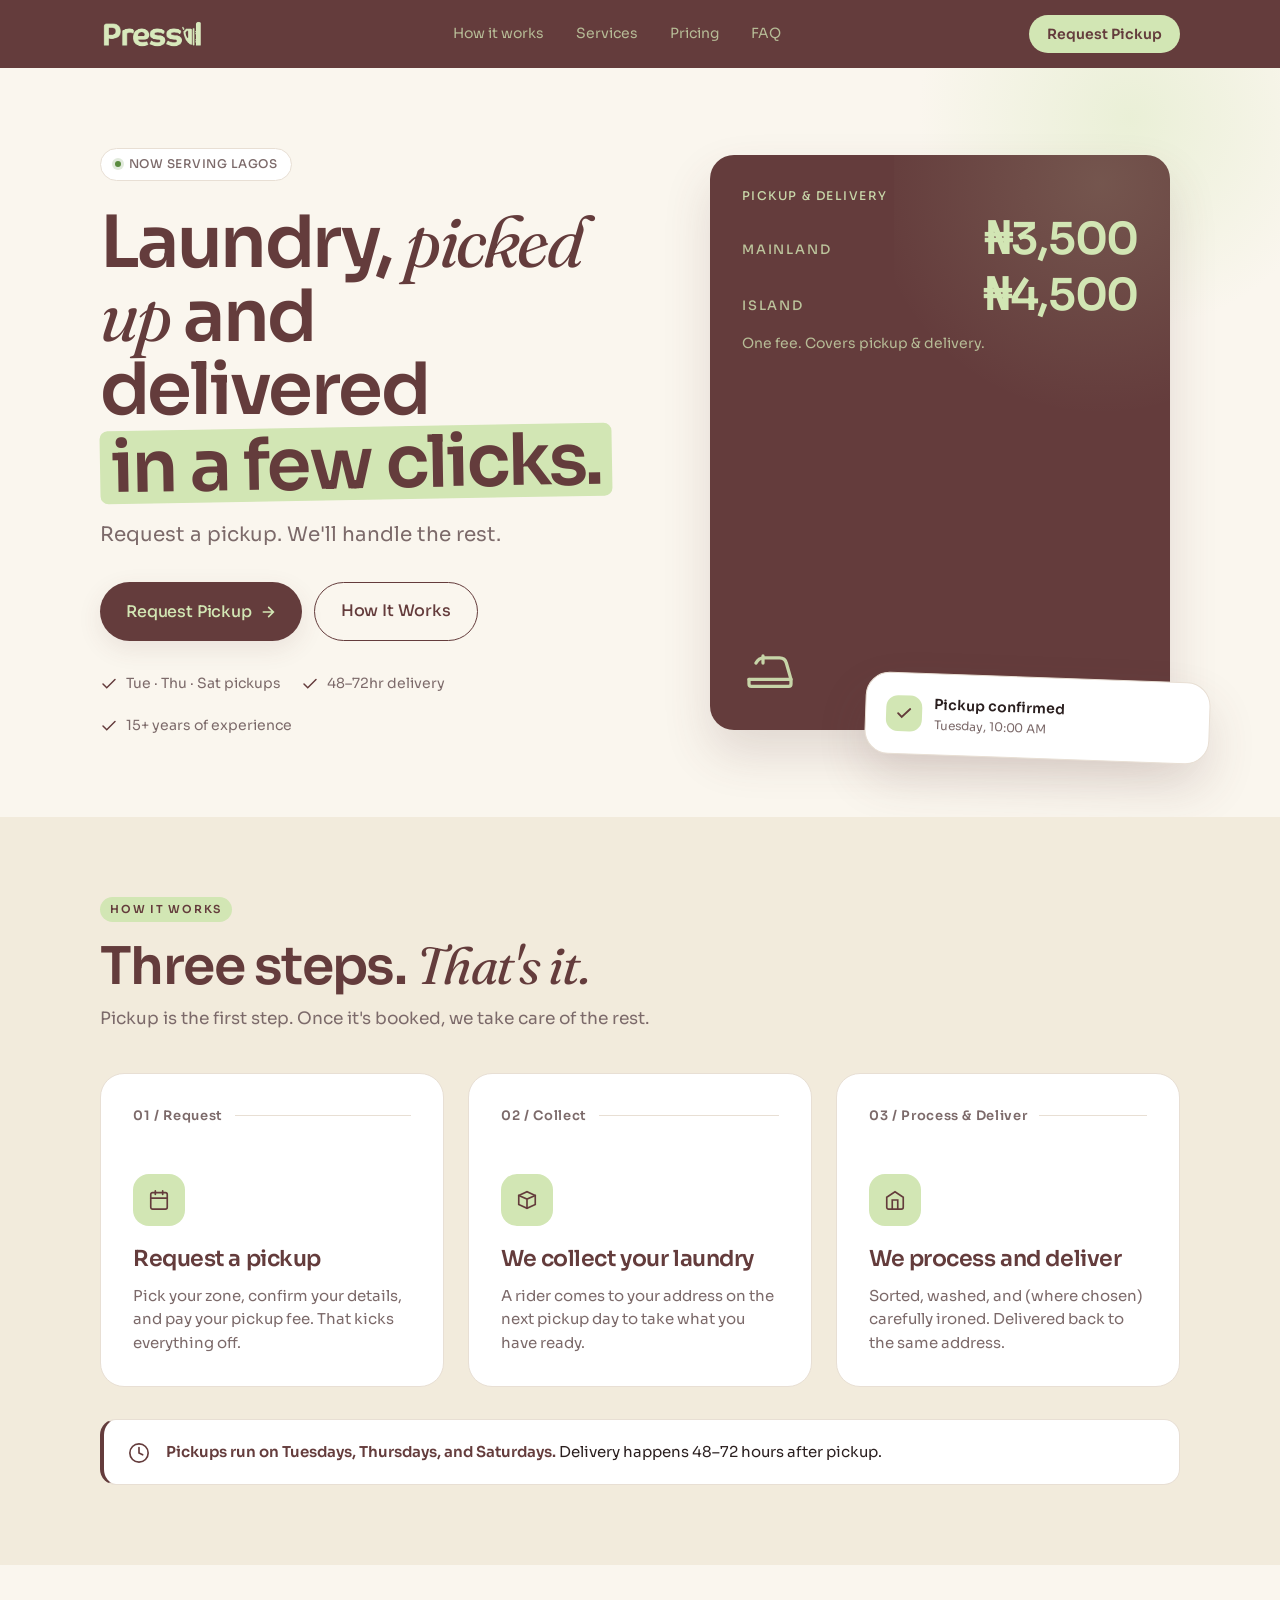
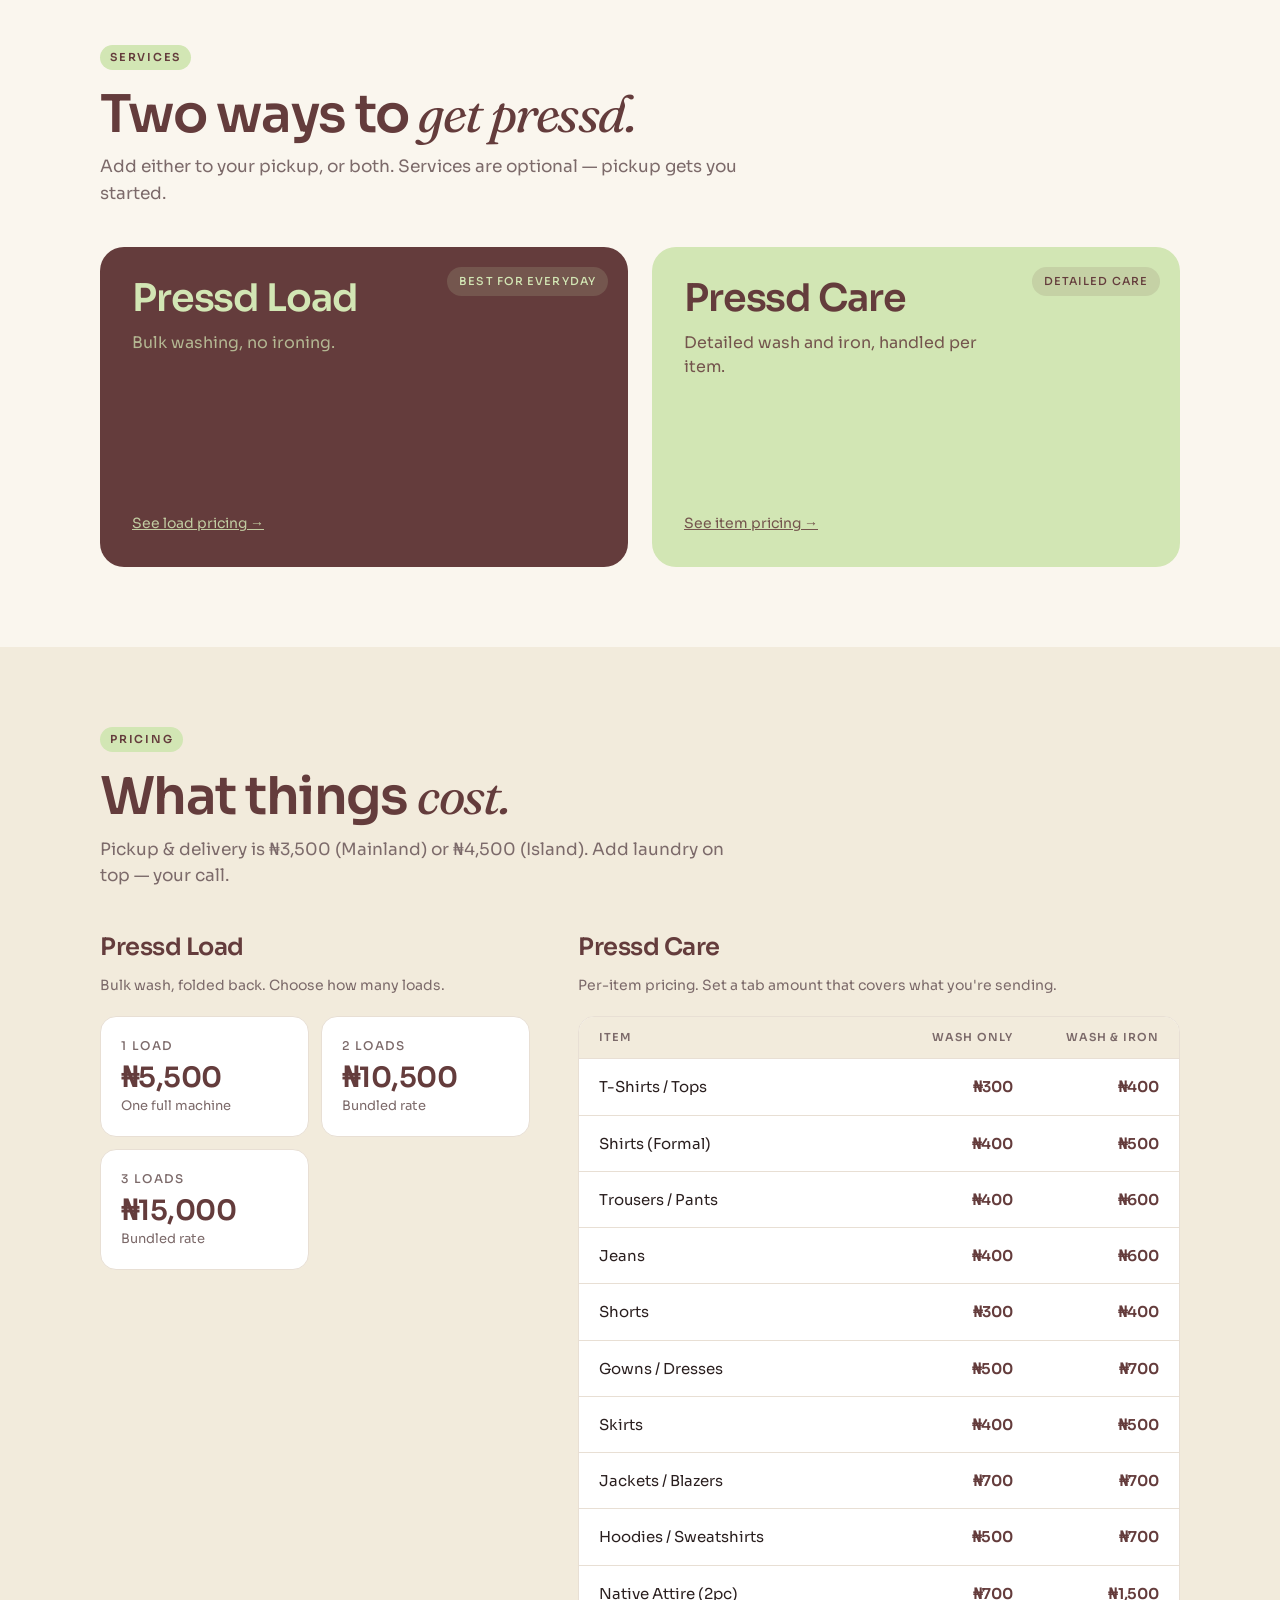
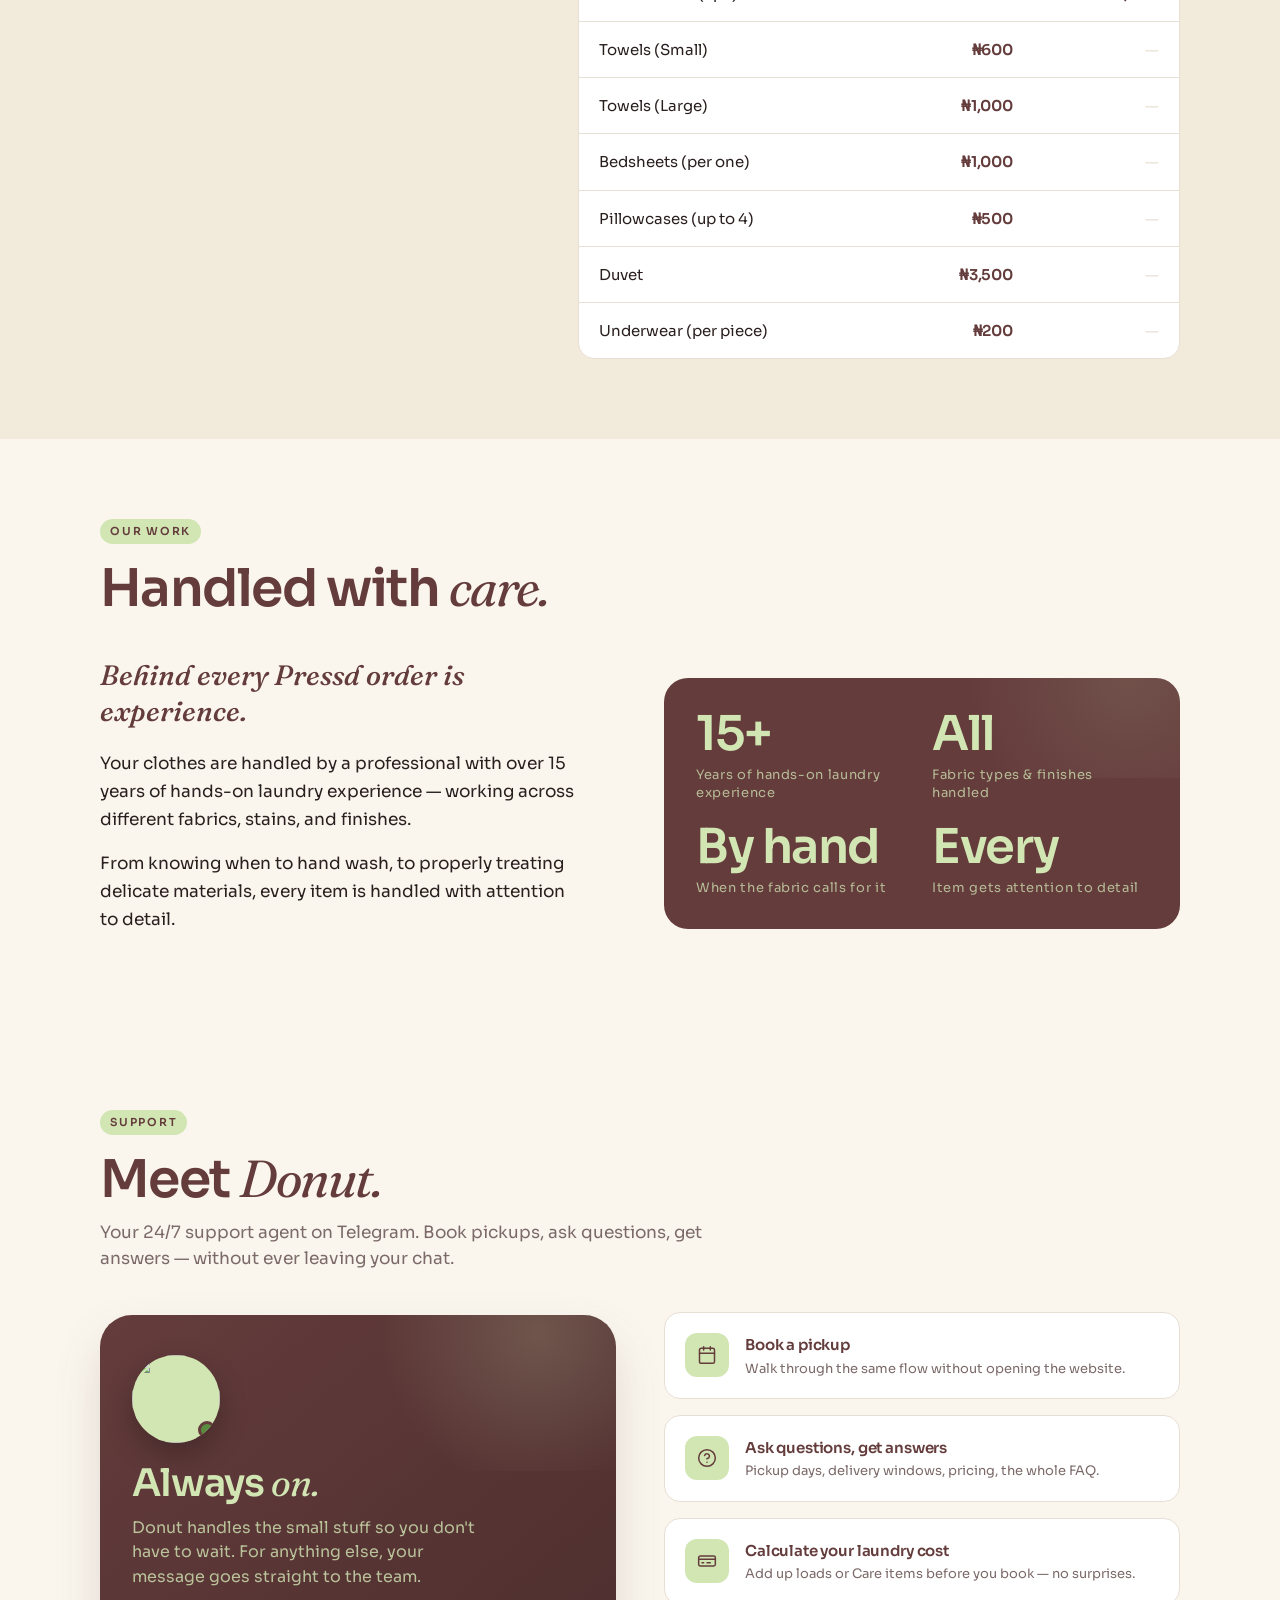
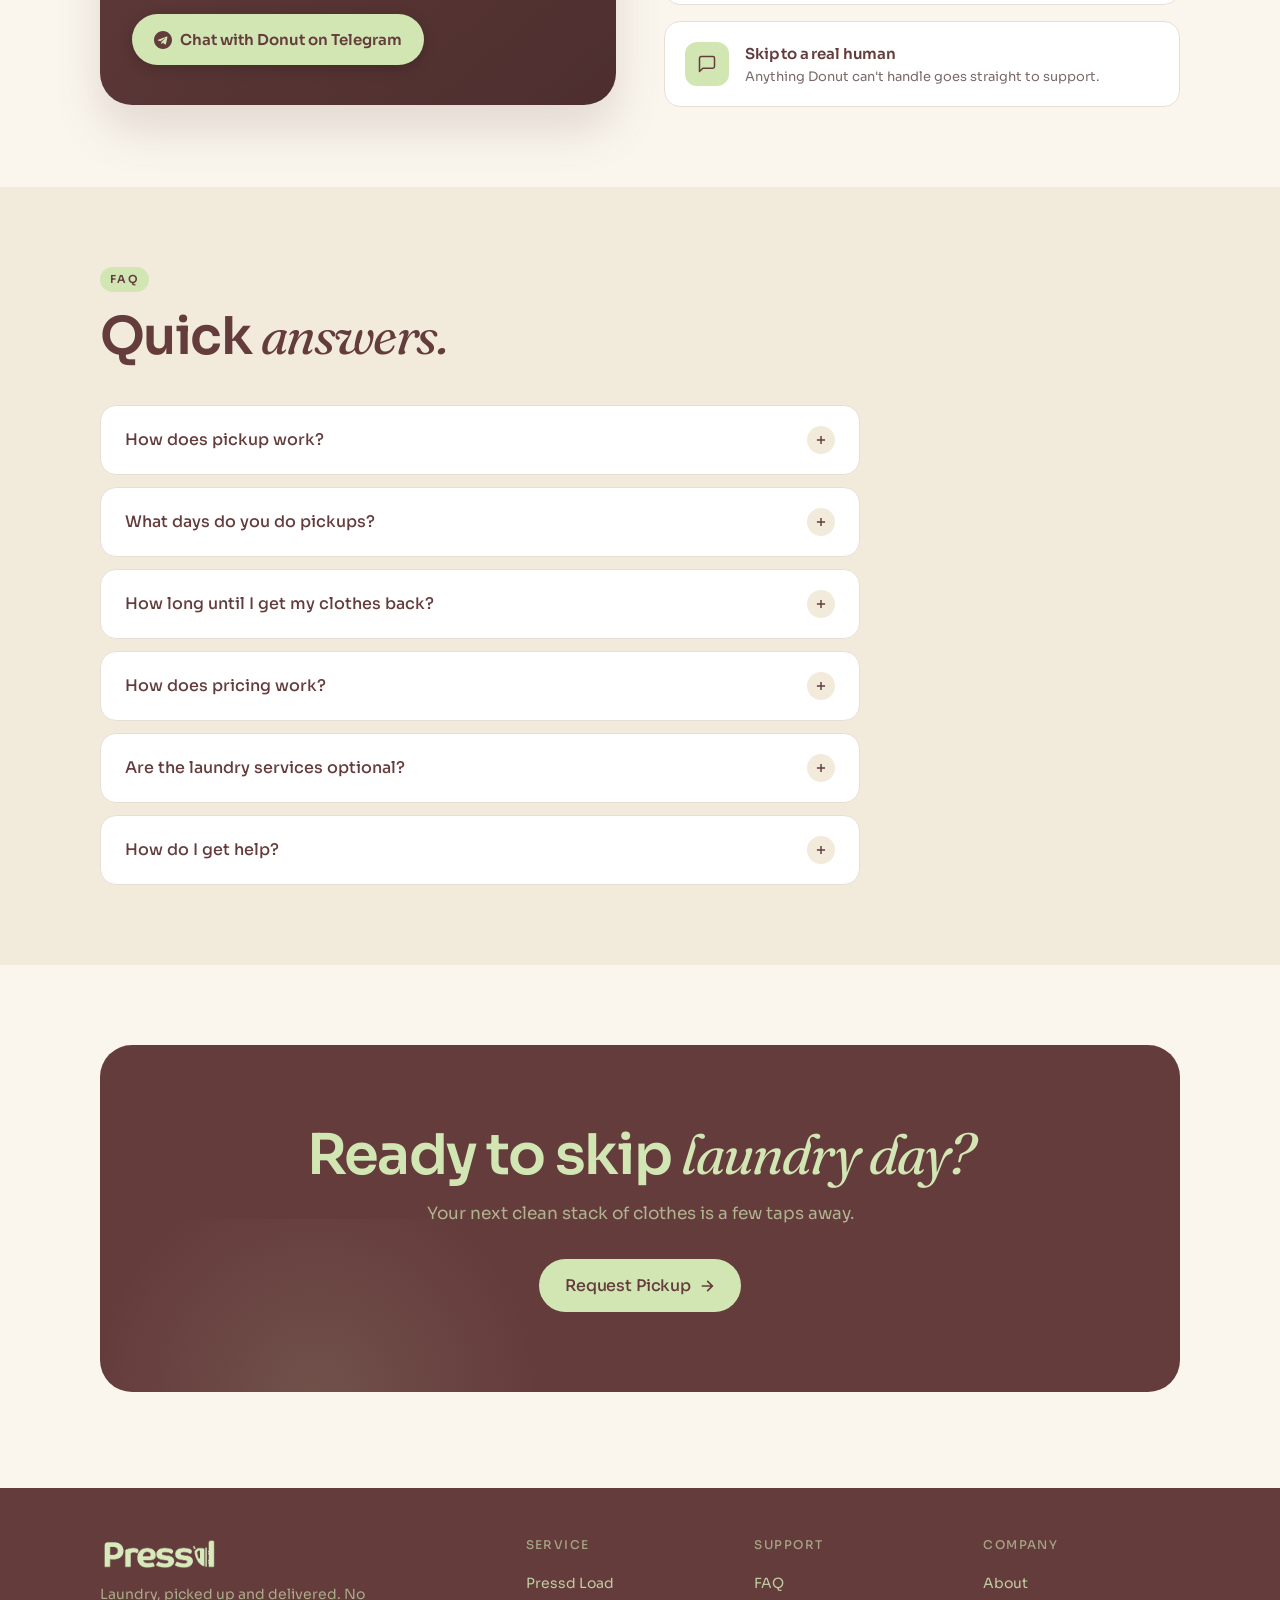
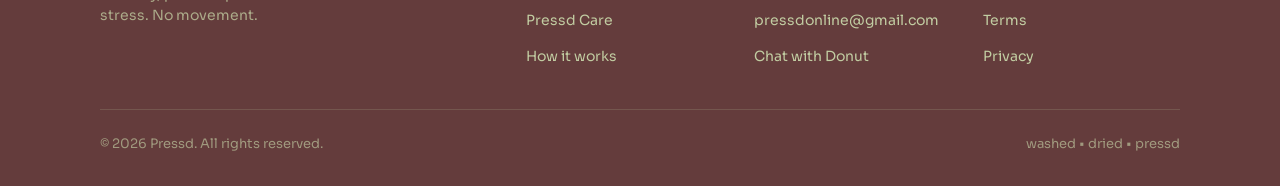
==== commit 4eb8093e: "Update index.html" ====
--- a/index.html
+++ b/index.html
@@ -1,3 +1,13 @@
+<!-- Google Tag Manager -->
+<script>
+(function(w,d,s,l,i){w[l]=w[l]||[];w[l].push({'gtm.start':
+new Date().getTime(),event:'gtm.js'});var f=d.getElementsByTagName(s)[0],
+j=d.createElement(s),dl=l!='dataLayer'?'&l='+l:'';j.async=true;j.src=
+'https://www.googletagmanager.com/gtm.js?id='+i+dl;f.parentNode.insertBefore(j,f);
+})(window,document,'script','dataLayer','GTM-NK68TBMQ');
+</script>
+<!-- End Google Tag Manager -->
+
 <!DOCTYPE html>
 <html lang="en">
 <head>
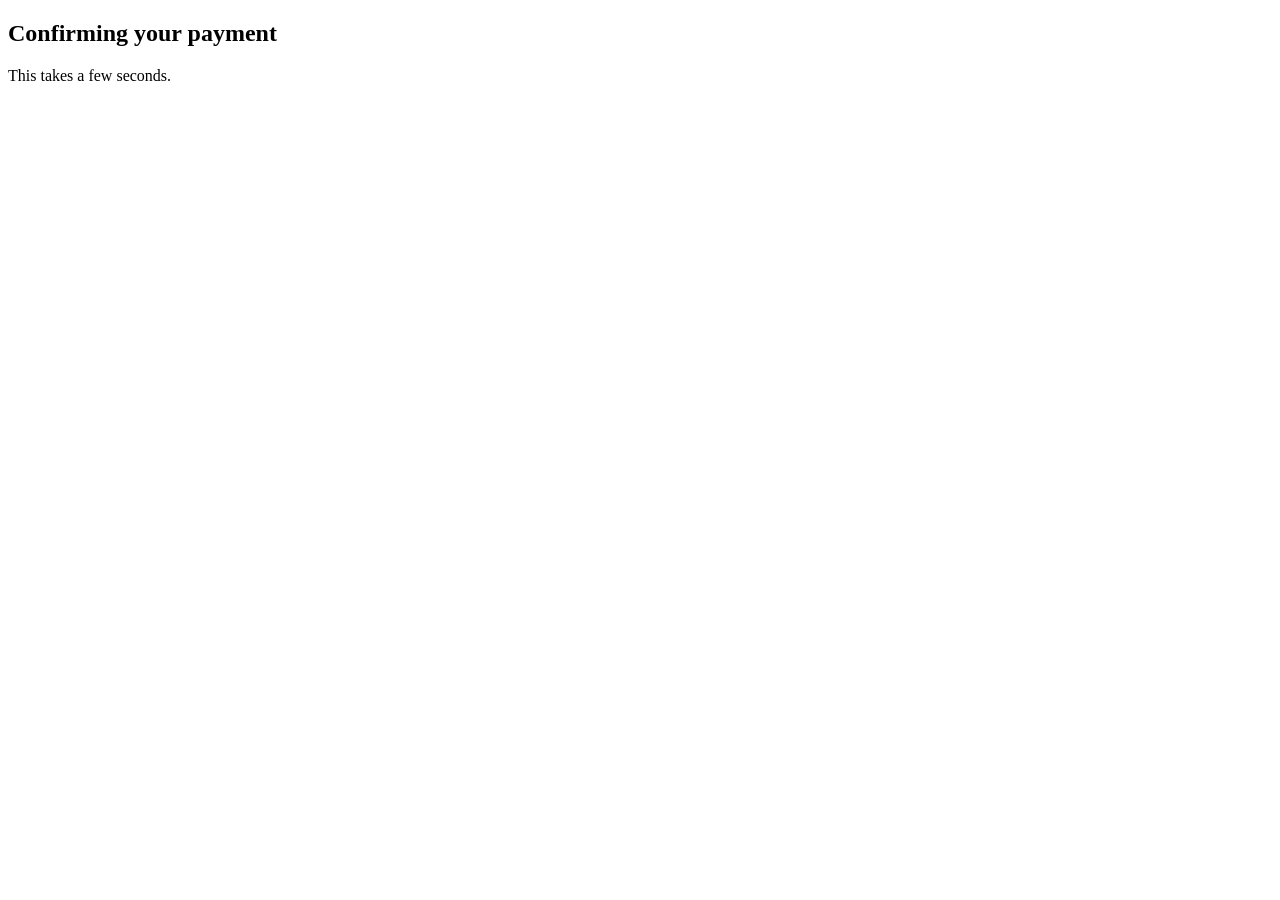
==== commit 2c706d95: "Add files via upload" ====
--- a/index.html
+++ b/index.html
@@ -1,2410 +1,30 @@
-<!-- Google Tag Manager -->
-<script>
-(function(w,d,s,l,i){w[l]=w[l]||[];w[l].push({'gtm.start':
-new Date().getTime(),event:'gtm.js'});var f=d.getElementsByTagName(s)[0],
-j=d.createElement(s),dl=l!='dataLayer'?'&l='+l:'';j.async=true;j.src=
-'https://www.googletagmanager.com/gtm.js?id='+i+dl;f.parentNode.insertBefore(j,f);
-})(window,document,'script','dataLayer','GTM-NK68TBMQ');
-</script>
-<!-- End Google Tag Manager -->
-
 <!DOCTYPE html>
 <html lang="en">
 <head>
 <meta charset="UTF-8" />
 <meta name="viewport" content="width=device-width, initial-scale=1.0, maximum-scale=5.0" />
 <meta name="theme-color" content="#643C3C" />
-<title>Pressd — Laundry, picked up and delivered.</title>
-<meta name="description" content="No stress. No movement. Just clean clothes. Laundry pickup and delivery in a few clicks." />
-
-<!-- =================================================================
-     LOGO ASSETS — drop these into an /assets folder next to this file:
-
-       assets/logo-light.png     ← pistachio wordmark on transparent
-                                   (used in dark navbar + footer)
-                                   Use the file you uploaded as: logo_dark_mode_full.png
-
-       assets/logo-dark.png      ← maroon wordmark on transparent
-                                   (used on light/cream backgrounds, if needed)
-                                   Use the file you uploaded as: logo_bare.png
-
-       assets/logo-tagline.png   ← optional: wordmark + "washed • dried • pressd"
-                                   Use the file you uploaded as:
-                                   logo_with_slogan_light_mode_no_bck_full.png
-     ================================================================= -->
-
+<meta name="robots" content="noindex" />
+<title>Pressd | Balance paid</title>
+<meta name="description" content="Your Pressd balance is settled." />
+<link rel="icon" type="image/png" sizes="32x32" href="/assets/favicon-32.png" />
+<link rel="apple-touch-icon" href="/assets/icon-192.png" />
 <link rel="preconnect" href="https://fonts.googleapis.com">
 <link rel="preconnect" href="https://fonts.gstatic.com" crossorigin>
-<!-- Sora: rounded geometric sans, closest free match to your wordmark vibe.
-     Fraunces: used sparingly for italic accents only. -->
-<link href="https://fonts.googleapis.com/css2?family=Sora:wght@300;400;500;600;700&family=Fraunces:opsz,wght@9..144,400;9..144,500;9..144,600&display=swap" rel="stylesheet">
-
-<style>
-  /* ===========================================================
-     PRESSD — DESIGN TOKENS (sampled from brand logos)
-     =========================================================== */
-  :root {
-    --brand-primary: #643C3C;
-    --brand-primary-deep: #4D2E2E;
-    --brand-primary-soft: #7A4848;
-    --brand-accent: #D2E6B4;
-    --brand-accent-deep: #BAD49A;
-    --brand-cream: #FAF6EE;
-    --brand-cream-deep: #F2EBDC;
-    --brand-ink: #2A1F1F;
-    --brand-muted: #7C6A6A;
-    --brand-line: #E8DFD4;
-    --brand-surface: #FFFFFF;
-    --brand-success: #5A8C3F;
-    --brand-danger: #C44545;
-
-    --font-display: 'Sora', -apple-system, BlinkMacSystemFont, sans-serif;
-    --font-body: 'Sora', -apple-system, BlinkMacSystemFont, sans-serif;
-    --font-editorial: 'Fraunces', Georgia, serif;
-
-    --r-sm: 10px; --r-md: 16px; --r-lg: 24px; --r-xl: 32px; --r-pill: 999px;
-
-    --shadow-sm: 0 1px 2px rgba(100,60,60,0.06);
-    --shadow-md: 0 8px 24px rgba(100,60,60,0.10);
-    --shadow-lg: 0 24px 48px rgba(100,60,60,0.16);
-
-    --s-1: 4px; --s-2: 8px; --s-3: 12px; --s-4: 16px; --s-5: 20px;
-    --s-6: 24px; --s-8: 32px; --s-10: 40px; --s-12: 48px;
-    --s-16: 64px; --s-20: 80px;
-
-    --container: 1120px;
-  }
-
-  *, *::before, *::after { box-sizing: border-box; }
-  html { -webkit-text-size-adjust: 100%; scroll-behavior: smooth; }
-  body {
-    margin: 0;
-    font-family: var(--font-body);
-    font-size: 16px;
-    line-height: 1.55;
-    color: var(--brand-ink);
-    background: var(--brand-cream);
-    -webkit-font-smoothing: antialiased;
-    -moz-osx-font-smoothing: grayscale;
-    overflow-x: hidden;
-  }
-  img { max-width: 100%; display: block; }
-  button { font-family: inherit; cursor: pointer; border: none; background: none; }
-  input, select, textarea { font-family: inherit; font-size: inherit; }
-  a { color: inherit; text-decoration: none; }
-
-  .container {
-    width: 100%;
-    max-width: var(--container);
-    margin: 0 auto;
-    padding: 0 var(--s-5);
-  }
-
-  /* NAV */
-  .nav {
-    position: sticky; top: 0; z-index: 50;
-    background: var(--brand-primary);
-    color: var(--brand-accent);
-  }
-  .nav-inner {
-    display: flex; align-items: center; justify-content: space-between;
-    height: 68px;
-  }
-  .nav-logo img { height: 28px; width: auto; }
-  @media (min-width: 768px) { .nav-logo img { height: 32px; } }
-  .nav-links {
-    display: none; gap: var(--s-8);
-    font-size: 14px; color: rgba(210,230,180,0.75); font-weight: 400;
-  }
-  .nav-links a { transition: color .2s ease; }
-  .nav-links a:hover { color: var(--brand-accent); }
-  @media (min-width: 768px) { .nav-links { display: flex; } }
-  .nav-cta {
-    background: var(--brand-accent); color: var(--brand-primary);
-    padding: 10px 18px; border-radius: var(--r-pill);
-    font-size: 14px; font-weight: 600;
-    transition: transform .2s ease, background .2s ease;
-  }
-  .nav-cta:hover { background: var(--brand-accent-deep); transform: translateY(-1px); }
-
-  /* BUTTONS */
-  .btn {
-    display: inline-flex; align-items: center; justify-content: center;
-    gap: var(--s-2);
-    padding: 16px 26px;
-    border-radius: var(--r-pill);
-    font-weight: 500; font-size: 16px;
-    transition: transform .15s ease, background .2s ease, box-shadow .2s ease, color .2s ease;
-    white-space: nowrap; letter-spacing: -0.01em;
-  }
-  .btn-primary {
-    background: var(--brand-primary);
-    color: var(--brand-accent);
-    box-shadow: var(--shadow-md);
-  }
-  .btn-primary:hover { background: var(--brand-primary-deep); transform: translateY(-2px); box-shadow: var(--shadow-lg); }
-  .btn-primary:active { transform: translateY(0); }
-  .btn-ghost {
-    background: transparent; color: var(--brand-primary);
-    border: 1.5px solid var(--brand-primary);
-  }
-  .btn-ghost:hover { background: var(--brand-primary); color: var(--brand-accent); }
-  .btn-accent { background: var(--brand-accent); color: var(--brand-primary); }
-  .btn-accent:hover { background: var(--brand-accent-deep); transform: translateY(-2px); box-shadow: var(--shadow-md); }
-  .btn-block { width: 100%; }
-  .btn[disabled] { opacity: .5; cursor: not-allowed; transform: none !important; }
-
-  /* HERO */
-  .hero { position: relative; padding: var(--s-12) 0 var(--s-16); overflow: hidden; }
-  .hero::before {
-    content: '';
-    position: absolute; top: -200px; right: -100px;
-    width: 500px; height: 500px;
-    background: radial-gradient(circle, rgba(210,230,180,0.4) 0%, transparent 60%);
-    pointer-events: none;
-  }
-  .hero-grid {
-    position: relative;
-    display: grid; grid-template-columns: 1fr;
-    gap: var(--s-10); align-items: center;
-  }
-  @media (min-width: 960px) {
-    .hero { padding: var(--s-20) 0; }
-    .hero-grid { grid-template-columns: 1.15fr 1fr; gap: var(--s-12); }
-  }
-  .eyebrow {
-    display: inline-flex; align-items: center; gap: var(--s-2);
-    background: var(--brand-surface); border: 1px solid var(--brand-line);
-    padding: 6px 14px; border-radius: var(--r-pill);
-    font-size: 12px; font-weight: 500;
-    letter-spacing: 0.04em; text-transform: uppercase;
-    color: var(--brand-muted); margin-bottom: var(--s-6);
-  }
-  .eyebrow .dot {
-    width: 6px; height: 6px; border-radius: 50%;
-    background: var(--brand-success);
-    box-shadow: 0 0 0 3px rgba(90,140,63,0.18);
-  }
-  .hero h1 {
-    font-family: var(--font-display); font-weight: 600;
-    font-size: clamp(40px, 7.5vw, 72px);
-    line-height: 1.02; letter-spacing: -0.035em;
-    color: var(--brand-primary); margin: 0 0 var(--s-5);
-  }
-  .hero h1 em {
-    font-family: var(--font-editorial);
-    font-style: italic; font-weight: 400;
-  }
-  .hero h1 .accent {
-    background: var(--brand-accent);
-    padding: 0 .15em; border-radius: 8px;
-    font-style: normal; display: inline-block;
-    transform: rotate(-1deg);
-  }
-  .hero p.lede {
-    font-size: clamp(17px, 2.2vw, 20px);
-    color: var(--brand-muted); max-width: 480px;
-    margin: 0 0 var(--s-8); line-height: 1.5;
-  }
-  .hero-actions { display: flex; flex-wrap: wrap; gap: var(--s-3); margin-bottom: var(--s-8); }
-  .hero-trust { display: flex; align-items: center; gap: var(--s-5); font-size: 14px; color: var(--brand-muted); flex-wrap: wrap; }
-  .trust-item { display: flex; align-items: center; gap: var(--s-2); }
-  .trust-item svg { color: var(--brand-primary); }
-
-  .hero-visual { position: relative; aspect-ratio: 5/3; max-width: 460px; margin: 0 auto; width: 100%; }
-  @media (min-width: 960px) { .hero-visual { aspect-ratio: 4/5; } }
-  .hero-card {
-    position: absolute; border-radius: var(--r-lg);
-    background: var(--brand-surface); box-shadow: var(--shadow-lg);
-    padding: var(--s-5); border: 1px solid var(--brand-line);
-  }
-  .hero-card.main {
-    inset: 0;
-    background: var(--brand-primary); color: var(--brand-accent);
-    border: none; overflow: hidden; padding: var(--s-5);
-    display: flex; flex-direction: column; justify-content: space-between;
-  }
-  @media (min-width: 960px) { .hero-card.main { padding: var(--s-8); } }
-  .hero-card.main::before {
-    content: '';
-    position: absolute; top: -40%; right: -30%;
-    width: 90%; height: 90%;
-    background: radial-gradient(circle, var(--brand-accent) 0%, transparent 70%);
-    opacity: .15;
-  }
-  .hero-card.main .label {
-    font-size: 12px; text-transform: uppercase;
-    letter-spacing: 0.12em; color: var(--brand-accent);
-    font-weight: 500; opacity: .9;
-  }
-  .hero-card.main .price {
-    font-family: var(--font-display);
-    font-size: clamp(48px, 8vw, 68px);
-    line-height: 1; margin-top: var(--s-3);
-    font-weight: 500; letter-spacing: -0.04em;
-  }
-  .hero-card.main .breakdown { font-size: 14px; opacity: .75; margin-top: var(--s-4); }
-  .hero-card-icon { position: relative; display: none; }
-  @media (min-width: 960px) { .hero-card-icon { display: block; } }
-  .hero-card.floating { width: 65%; bottom: -22px; right: -10px; z-index: 2; transform: rotate(2deg); }
-  @media (min-width: 960px) { .hero-card.floating { width: 75%; bottom: -30px; right: -40px; } }
-  .float-row { display: flex; align-items: center; gap: var(--s-3); }
-  .float-icon {
-    width: 36px; height: 36px; border-radius: 12px;
-    background: var(--brand-accent); display: grid; place-items: center;
-    color: var(--brand-primary); flex-shrink: 0;
-  }
-  .float-text strong { display: block; font-size: 14px; color: var(--brand-ink); font-weight: 600; }
-  .float-text span { font-size: 12px; color: var(--brand-muted); }
-
-  /* SECTIONS */
-  .section { padding: var(--s-16) 0; }
-  @media (min-width: 768px) { .section { padding: var(--s-20) 0; } }
-
-  .section-head { margin-bottom: var(--s-10); max-width: 640px; }
-  .section-tag {
-    display: inline-block;
-    font-size: 11px; text-transform: uppercase; letter-spacing: 0.16em;
-    color: var(--brand-primary); font-weight: 600;
-    margin-bottom: var(--s-4); padding: 4px 10px;
-    background: var(--brand-accent); border-radius: var(--r-pill);
-  }
-  .section-head h2 {
-    font-family: var(--font-display); font-weight: 600;
-    font-size: clamp(32px, 5vw, 52px);
-    letter-spacing: -0.03em; line-height: 1.05;
-    color: var(--brand-primary); margin: 0 0 var(--s-3);
-  }
-  .section-head h2 em { font-family: var(--font-editorial); font-style: italic; font-weight: 400; }
-  .section-head p { font-size: 17px; color: var(--brand-muted); margin: 0; }
-
-  /* HOW IT WORKS */
-  .how-grid { display: grid; grid-template-columns: 1fr; gap: var(--s-5); }
-  @media (min-width: 768px) { .how-grid { grid-template-columns: repeat(3, 1fr); gap: var(--s-6); } }
-  .how-card {
-    background: var(--brand-surface); border: 1px solid var(--brand-line);
-    border-radius: var(--r-lg); padding: var(--s-8);
-    position: relative;
-    transition: transform .25s ease, box-shadow .25s ease, border-color .25s ease;
-  }
-  .how-card:hover { transform: translateY(-4px); box-shadow: var(--shadow-md); border-color: var(--brand-primary); }
-  .how-num {
-    font-family: var(--font-display); font-size: 13px; font-weight: 600;
-    color: var(--brand-muted); margin-bottom: var(--s-12);
-    display: flex; align-items: center; gap: var(--s-3);
-    letter-spacing: 0.05em;
-  }
-  .how-num::after { content: ''; flex: 1; height: 1px; background: var(--brand-line); }
-  .how-card h3 {
-    font-family: var(--font-display); font-weight: 600;
-    font-size: 22px; line-height: 1.2;
-    margin: 0 0 var(--s-3); color: var(--brand-primary);
-    letter-spacing: -0.02em;
-  }
-  .how-card p { color: var(--brand-muted); margin: 0; font-size: 15px; }
-  .how-icon {
-    width: 52px; height: 52px; border-radius: 16px;
-    background: var(--brand-accent);
-    display: grid; place-items: center;
-    color: var(--brand-primary); margin-bottom: var(--s-5);
-  }
-
-  /* SERVICES */
-  .services-grid { display: grid; grid-template-columns: 1fr; gap: var(--s-5); }
-  @media (min-width: 768px) { .services-grid { grid-template-columns: 1fr 1fr; gap: var(--s-6); } }
-  .service-card {
-    border-radius: var(--r-lg); padding: var(--s-8);
-    position: relative; overflow: hidden; min-height: 320px;
-    display: flex; flex-direction: column; justify-content: space-between;
-    transition: transform .25s ease;
-  }
-  .service-card:hover { transform: translateY(-4px); }
-  .service-card.load { background: var(--brand-primary); color: var(--brand-accent); }
-  .service-card.care { background: var(--brand-accent); color: var(--brand-primary); }
-  .service-name {
-    font-family: var(--font-display);
-    font-size: clamp(28px, 4vw, 38px);
-    font-weight: 600; line-height: 1.05;
-    letter-spacing: -0.03em; margin: 0 0 var(--s-3);
-  }
-  .service-desc {
-    font-size: 16px; opacity: .85;
-    margin: 0 0 var(--s-6); max-width: 320px; line-height: 1.5;
-  }
-  .service-card.load .service-desc { color: rgba(210,230,180,0.85); }
-  .service-meta { display: flex; align-items: baseline; gap: var(--s-2); margin-top: auto; }
-  .service-price { font-family: var(--font-display); font-size: 32px; font-weight: 600; letter-spacing: -0.02em; }
-  .service-unit { font-size: 14px; opacity: .7; }
-  .service-tag {
-    position: absolute; top: var(--s-5); right: var(--s-5);
-    font-size: 11px; text-transform: uppercase; letter-spacing: 0.1em;
-    padding: 6px 12px; border-radius: var(--r-pill); font-weight: 500;
-  }
-  .service-card.load .service-tag { background: rgba(210,230,180,0.15); color: var(--brand-accent); }
-  .service-card.care .service-tag { background: rgba(100,60,60,0.12); color: var(--brand-primary); }
-
-  /* DONUT — Telegram support bot section */
-  .donut-block {
-    display: grid; grid-template-columns: 1fr; gap: var(--s-10);
-    align-items: center;
-  }
-  @media (min-width: 880px) { .donut-block { grid-template-columns: 1fr 1fr; gap: var(--s-12); } }
-  .donut-card {
-    background: linear-gradient(140deg, var(--brand-primary) 0%, var(--brand-primary-deep) 100%);
-    color: var(--brand-accent);
-    border-radius: var(--r-xl);
-    padding: var(--s-10) var(--s-8);
-    position: relative; overflow: hidden;
-    box-shadow: var(--shadow-lg);
-    min-height: 360px;
-    display: flex; flex-direction: column; justify-content: space-between;
-  }
-  .donut-card::before {
-    content: ''; position: absolute;
-    top: -30%; right: -20%;
-    width: 70%; height: 70%;
-    background: radial-gradient(circle, var(--brand-accent) 0%, transparent 70%);
-    opacity: .18; pointer-events: none;
-  }
-  .donut-avatar {
-    width: 88px; height: 88px; border-radius: 50%;
-    background: var(--brand-accent);
-    overflow: hidden;
-    margin-bottom: var(--s-5);
-    position: relative;
-    box-shadow: 0 12px 28px rgba(0,0,0,0.25);
-  }
-  .donut-avatar img {
-    width: 100%; height: 100%;
-    object-fit: cover;
-    display: block;
-  }
-  .donut-avatar::after {
-    content: ''; position: absolute;
-    bottom: 4px; right: 4px;
-    width: 18px; height: 18px; border-radius: 50%;
-    background: var(--brand-success);
-    border: 3px solid var(--brand-primary);
-  }
-  .donut-card h3 {
-    font-family: var(--font-display); font-weight: 600;
-    font-size: clamp(28px, 4vw, 38px);
-    letter-spacing: -0.03em; line-height: 1.05;
-    margin: 0 0 var(--s-3); color: var(--brand-accent);
-    position: relative;
-  }
-  .donut-card h3 em { font-family: var(--font-editorial); font-style: italic; font-weight: 400; }
-  .donut-card .donut-tagline {
-    font-size: 16px; line-height: 1.55;
-    color: rgba(210,230,180,0.8);
-    margin: 0 0 var(--s-6); position: relative;
-    max-width: 360px;
-  }
-  .donut-cta {
-    display: inline-flex; align-items: center; gap: var(--s-2);
-    background: var(--brand-accent); color: var(--brand-primary);
-    padding: 14px 22px; border-radius: var(--r-pill);
-    font-weight: 600; font-size: 15px;
-    align-self: flex-start;
-    transition: transform .15s ease, background .2s ease, box-shadow .2s ease;
-    position: relative;
-    box-shadow: 0 4px 14px rgba(0,0,0,0.18);
-  }
-  .donut-cta:hover { background: var(--brand-accent-deep); transform: translateY(-2px); box-shadow: 0 6px 20px rgba(0,0,0,0.25); }
-
-  .donut-features { display: flex; flex-direction: column; gap: var(--s-4); }
-  .donut-feature {
-    display: flex; gap: var(--s-4);
-    padding: var(--s-5);
-    background: var(--brand-surface);
-    border: 1px solid var(--brand-line);
-    border-radius: var(--r-md);
-    transition: border-color .2s ease, transform .2s ease;
-  }
-  .donut-feature:hover { border-color: var(--brand-primary); transform: translateY(-2px); }
-  .donut-feature-icon {
-    width: 44px; height: 44px; border-radius: 12px;
-    background: var(--brand-accent);
-    color: var(--brand-primary);
-    display: grid; place-items: center;
-    flex-shrink: 0;
-  }
-  .donut-feature-text { flex: 1; }
-  .donut-feature-text strong {
-    display: block; font-size: 15px; font-weight: 600;
-    color: var(--brand-primary); letter-spacing: -0.01em;
-    margin-bottom: 2px;
-  }
-  .donut-feature-text span { font-size: 13px; color: var(--brand-muted); line-height: 1.5; }
-
-  /* FAQ */
-  .faq-list { display: flex; flex-direction: column; gap: var(--s-3); }
-  .faq-item {
-    background: var(--brand-surface); border: 1px solid var(--brand-line);
-    border-radius: var(--r-md); overflow: hidden;
-    transition: border-color .2s ease;
-  }
-  .faq-item[open] { border-color: var(--brand-primary); }
-  .faq-item summary {
-    list-style: none; padding: var(--s-5) var(--s-6);
-    display: flex; align-items: center; justify-content: space-between;
-    cursor: pointer; font-weight: 500;
-    color: var(--brand-primary); font-size: 16px; gap: var(--s-4);
-  }
-  .faq-item summary::-webkit-details-marker { display: none; }
-  .faq-icon {
-    width: 28px; height: 28px; border-radius: 50%;
-    background: var(--brand-cream-deep);
-    display: grid; place-items: center;
-    transition: transform .25s ease, background .2s ease;
-    flex-shrink: 0; color: var(--brand-primary);
-  }
-  .faq-item[open] .faq-icon { transform: rotate(45deg); background: var(--brand-accent); }
-  .faq-content { padding: 0 var(--s-6) var(--s-6); color: var(--brand-muted); font-size: 15px; line-height: 1.6; }
-
-  /* FINAL CTA */
-  .final-cta {
-    background: var(--brand-primary); color: var(--brand-accent);
-    border-radius: var(--r-xl); padding: var(--s-12) var(--s-6);
-    text-align: center; position: relative; overflow: hidden;
-  }
-  @media (min-width: 768px) { .final-cta { padding: var(--s-20) var(--s-8); } }
-  .final-cta::before {
-    content: ''; position: absolute; bottom: -50%; left: -10%;
-    width: 60%; height: 100%;
-    background: radial-gradient(circle, var(--brand-accent) 0%, transparent 60%);
-    opacity: .12;
-  }
-  .final-cta h2 {
-    font-family: var(--font-display); font-weight: 600;
-    font-size: clamp(32px, 5vw, 56px); line-height: 1.05;
-    letter-spacing: -0.03em; margin: 0 0 var(--s-4);
-    position: relative; color: var(--brand-accent);
-  }
-  .final-cta h2 em { font-family: var(--font-editorial); font-style: italic; font-weight: 400; }
-  .final-cta p { font-size: 17px; color: rgba(210,230,180,0.7); margin: 0 0 var(--s-8); position: relative; }
-
-  /* FOOTER */
-  .footer {
-    background: var(--brand-primary); color: var(--brand-accent);
-    padding: var(--s-12) 0 var(--s-8); margin-top: var(--s-16);
-  }
-  .footer-grid { display: grid; grid-template-columns: 1fr; gap: var(--s-8); margin-bottom: var(--s-10); }
-  @media (min-width: 768px) { .footer-grid { grid-template-columns: 2fr 1fr 1fr 1fr; } }
-  .footer-brand img { height: 36px; width: auto; margin-bottom: var(--s-3); }
-  .footer-brand p {
-    color: rgba(210,230,180,0.65); font-size: 14px;
-    margin: 0; max-width: 280px; line-height: 1.5;
-  }
-  .footer h4 {
-    font-size: 12px; text-transform: uppercase; letter-spacing: 0.12em;
-    color: rgba(210,230,180,0.6); font-weight: 500; margin: 0 0 var(--s-4);
-  }
-  .footer ul { list-style: none; padding: 0; margin: 0; display: flex; flex-direction: column; gap: var(--s-3); }
-  .footer a { font-size: 14px; color: var(--brand-accent); transition: opacity .2s ease; opacity: .85; }
-  .footer a:hover { opacity: 1; }
-  .footer-bottom {
-    display: flex; justify-content: space-between; align-items: center;
-    padding-top: var(--s-6);
-    border-top: 1px solid rgba(210,230,180,0.15);
-    font-size: 13px; color: rgba(210,230,180,0.55);
-    flex-wrap: wrap; gap: var(--s-3);
-  }
-
-  /* MODAL */
-  .modal-overlay {
-    position: fixed; inset: 0;
-    background: rgba(42,31,31,0.55);
-    backdrop-filter: blur(4px);
-    -webkit-backdrop-filter: blur(4px);
-    display: none; align-items: flex-end; justify-content: center;
-    z-index: 100; padding: 0;
-    animation: fadeIn .2s ease;
-  }
-  @media (min-width: 640px) { .modal-overlay { align-items: center; padding: var(--s-5); } }
-  .modal-overlay.active { display: flex; }
-  @keyframes fadeIn { from { opacity: 0 } to { opacity: 1 } }
-  .modal {
-    background: var(--brand-cream);
-    border-radius: var(--r-xl) var(--r-xl) 0 0;
-    width: 100%; max-width: 520px; max-height: 92vh;
-    overflow-y: auto; position: relative;
-    animation: slideUp .3s cubic-bezier(0.2, 0.9, 0.3, 1);
-  }
-  @media (min-width: 640px) { .modal { border-radius: var(--r-xl); } }
-  @keyframes slideUp { from { transform: translateY(100%); } to { transform: translateY(0); } }
-  .modal-header {
-    position: sticky; top: 0; background: var(--brand-cream);
-    padding: var(--s-5) var(--s-6);
-    display: flex; justify-content: space-between; align-items: center;
-    z-index: 2; border-bottom: 1px solid var(--brand-line);
-  }
-  .modal-title {
-    font-family: var(--font-display); font-size: 18px; font-weight: 600;
-    color: var(--brand-primary); margin: 0; letter-spacing: -0.02em;
-  }
-  .modal-close {
-    width: 36px; height: 36px; border-radius: 50%;
-    background: var(--brand-surface); border: 1px solid var(--brand-line);
-    display: grid; place-items: center;
-    color: var(--brand-primary);
-    transition: background .2s ease;
-  }
-  .modal-close:hover { background: #fff; }
-  .modal-body { padding: var(--s-6); }
-
-  .stepper { display: flex; gap: 6px; margin-bottom: var(--s-6); }
-  .step-dot {
-    flex: 1; height: 4px; border-radius: 2px;
-    background: var(--brand-line);
-    transition: background .3s ease;
-  }
-  .step-dot.active { background: var(--brand-primary); }
-  .step-dot.completed { background: var(--brand-success); }
-
-  .field { margin-bottom: var(--s-4); }
-  .field label {
-    display: block; font-size: 13px; font-weight: 500;
-    margin-bottom: 6px; color: var(--brand-ink);
-  }
-  .field input, .field select, .field textarea {
-    width: 100%; padding: 14px 16px;
-    border: 1.5px solid var(--brand-line);
-    border-radius: var(--r-md); background: #fff;
-    color: var(--brand-ink);
-    transition: border-color .2s ease, box-shadow .2s ease;
-  }
-  .field input:focus, .field select:focus, .field textarea:focus {
-    outline: none; border-color: var(--brand-primary);
-    box-shadow: 0 0 0 4px rgba(100,60,60,0.08);
-  }
-  .field-error { color: var(--brand-danger); font-size: 13px; margin-top: 6px; display: none; }
-  .field.has-error input,
-  .field.has-error select,
-  .field.has-error textarea { border-color: var(--brand-danger); }
-  .field.has-error .field-error { display: block; }
-
-  .step-heading {
-    font-family: var(--font-display); font-weight: 600;
-    font-size: 24px; line-height: 1.2;
-    color: var(--brand-primary); margin: 0 0 var(--s-2);
-    letter-spacing: -0.025em;
-  }
-  .step-sub { color: var(--brand-muted); margin: 0 0 var(--s-6); font-size: 15px; }
-
-  .user-card {
-    background: var(--brand-surface); border: 1.5px solid var(--brand-line);
-    border-radius: var(--r-md); padding: var(--s-5);
-    margin-bottom: var(--s-5);
-  }
-  .user-card-row {
-    display: flex; justify-content: space-between;
-    padding: var(--s-3) 0; font-size: 14px;
-    border-bottom: 1px solid var(--brand-line);
-  }
-  .user-card-row:last-child { border: none; }
-  .user-card-row span:first-child { color: var(--brand-muted); }
-  .user-card-row span:last-child { font-weight: 500; color: var(--brand-ink); }
-
-  .opt-list { display: flex; flex-direction: column; gap: var(--s-3); margin-bottom: var(--s-5); }
-  .opt {
-    display: block; padding: var(--s-5);
-    background: var(--brand-surface);
-    border: 1.5px solid var(--brand-line);
-    border-radius: var(--r-md);
-    cursor: pointer; transition: all .2s ease;
-    position: relative;
-  }
-  .opt:hover { border-color: var(--brand-primary); }
-  .opt input { position: absolute; opacity: 0; pointer-events: none; }
-  .opt:has(input:checked) {
-    border-color: var(--brand-primary); background: #fff;
-    box-shadow: 0 0 0 4px rgba(100,60,60,0.06);
-  }
-  .opt-title {
-    font-weight: 600; font-size: 16px;
-    display: flex; align-items: center; gap: var(--s-3);
-    color: var(--brand-primary);
-  }
-  .opt-title::before {
-    content: ''; width: 18px; height: 18px;
-    border-radius: 50%; border: 1.5px solid var(--brand-line);
-    flex-shrink: 0; transition: all .2s ease;
-  }
-  .opt:has(input:checked) .opt-title::before {
-    border-color: var(--brand-primary);
-    background: var(--brand-primary);
-    box-shadow: inset 0 0 0 3px var(--brand-cream);
-  }
-  .opt-desc { font-size: 13px; color: var(--brand-muted); margin-top: 4px; padding-left: 30px; }
-
-  .counter {
-    display: flex; align-items: center; justify-content: space-between;
-    padding: var(--s-4) var(--s-5);
-    background: var(--brand-surface);
-    border: 1.5px solid var(--brand-line);
-    border-radius: var(--r-md);
-  }
-  .counter-btn {
-    width: 44px; height: 44px; border-radius: 50%;
-    background: var(--brand-cream-deep);
-    color: var(--brand-primary);
-    font-size: 22px; font-weight: 500;
-    display: grid; place-items: center;
-    transition: background .15s ease;
-  }
-  .counter-btn:hover:not(:disabled) { background: var(--brand-accent); }
-  .counter-btn:disabled { opacity: .4; cursor: not-allowed; }
-  .counter-value {
-    font-family: var(--font-display); font-size: 28px;
-    font-weight: 600; color: var(--brand-primary);
-    letter-spacing: -0.02em;
-  }
-
-  .summary {
-    background: var(--brand-surface); border: 1px solid var(--brand-line);
-    border-radius: var(--r-md); padding: var(--s-5);
-    margin-bottom: var(--s-5);
-  }
-  .summary-row {
-    display: flex; justify-content: space-between;
-    padding: var(--s-2) 0; font-size: 14px; color: var(--brand-ink);
-  }
-  .summary-row span:first-child { color: var(--brand-muted); }
-  .summary-row.total {
-    border-top: 1.5px dashed var(--brand-line);
-    margin-top: var(--s-2); padding-top: var(--s-3);
-    font-size: 18px; font-weight: 600;
-    color: var(--brand-primary);
-  }
-  .summary-row.total span:first-child { color: var(--brand-primary); }
-  .summary-row.total .amt {
-    font-family: var(--font-display); font-size: 24px; letter-spacing: -0.02em;
-  }
-
-  .order-id-box {
-    text-align: center; padding: var(--s-8) var(--s-5);
-    background: var(--brand-primary); color: var(--brand-accent);
-    border-radius: var(--r-md); margin-bottom: var(--s-5);
-    position: relative; overflow: hidden;
-  }
-  .order-id-box::before {
-    content: ''; position: absolute; inset: 0;
-    background: radial-gradient(circle at top right, var(--brand-accent), transparent 65%);
-    opacity: .12;
-  }
-  .order-id-label {
-    font-size: 12px; text-transform: uppercase;
-    letter-spacing: 0.14em; opacity: .75;
-    margin-bottom: var(--s-2); position: relative;
-  }
-  .order-id-value {
-    font-family: var(--font-display); font-size: 36px;
-    font-weight: 600; letter-spacing: 0.02em; position: relative;
-  }
-
-  .spinner {
-    width: 18px; height: 18px;
-    border: 2px solid currentColor; border-top-color: transparent;
-    border-radius: 50%; animation: spin .8s linear infinite;
-  }
-  @keyframes spin { to { transform: rotate(360deg); } }
-
-  .reveal {
-    opacity: 0; transform: translateY(20px);
-    transition: opacity .7s ease, transform .7s ease;
-  }
-  .reveal.visible { opacity: 1; transform: translateY(0); }
-
-  .hidden { display: none !important; }
-  .text-center { text-align: center; }
-
-  /* HERO — pickup price pair */
-  .price-pair { margin-top: var(--s-3); display: flex; flex-direction: column; gap: var(--s-2); }
-  .price-row {
-    display: flex; align-items: baseline; justify-content: space-between;
-    gap: var(--s-4);
-  }
-  .price-zone {
-    font-size: 12px; text-transform: uppercase; letter-spacing: 0.14em;
-    opacity: .8; font-weight: 500;
-  }
-  .price-amt {
-    font-family: var(--font-display);
-    font-size: clamp(26px, 4.5vw, 38px);
-    font-weight: 600; letter-spacing: -0.03em; line-height: 1;
-  }
-  @media (min-width: 960px) {
-    .price-pair { gap: var(--s-3); }
-    .price-zone { font-size: 13px; }
-    .price-amt { font-size: clamp(32px, 5.5vw, 44px); }
-  }
-
-  /* PICKUP NOTE BANNER (How It Works) */
-  .pickup-note {
-    margin-top: var(--s-8);
-    background: var(--brand-surface);
-    border: 1px solid var(--brand-line);
-    border-left: 4px solid var(--brand-primary);
-    border-radius: var(--r-md);
-    padding: var(--s-5) var(--s-6);
-    display: flex; gap: var(--s-4); align-items: flex-start;
-  }
-  .pickup-note svg { flex-shrink: 0; color: var(--brand-primary); margin-top: 2px; }
-  .pickup-note p { margin: 0; font-size: 15px; color: var(--brand-ink); line-height: 1.55; }
-  .pickup-note strong { color: var(--brand-primary); font-weight: 600; }
-
-  /* PRICING SECTION */
-  .pricing-block { display: grid; grid-template-columns: 1fr; gap: var(--s-10); }
-  @media (min-width: 1080px) { .pricing-block { grid-template-columns: 1fr 1.4fr; gap: var(--s-12); } }
-  .pricing-block h3 {
-    font-family: var(--font-display); font-weight: 600;
-    font-size: 24px; letter-spacing: -0.02em;
-    color: var(--brand-primary); margin: 0 0 var(--s-2);
-  }
-  .pricing-block .pricing-sub { color: var(--brand-muted); font-size: 14px; margin: 0 0 var(--s-5); }
-
-  .load-cards { display: grid; grid-template-columns: 1fr; gap: var(--s-3); }
-  @media (min-width: 480px) { .load-cards { grid-template-columns: 1fr 1fr; } }
-  .load-card {
-    background: var(--brand-surface);
-    border: 1px solid var(--brand-line);
-    border-radius: var(--r-md);
-    padding: var(--s-5);
-    transition: border-color .2s ease, transform .2s ease;
-  }
-  .load-card:hover { border-color: var(--brand-primary); transform: translateY(-2px); }
-  .load-card-name {
-    font-size: 12px; text-transform: uppercase; letter-spacing: 0.12em;
-    color: var(--brand-muted); margin-bottom: var(--s-2); font-weight: 500;
-  }
-  .load-card-price {
-    font-family: var(--font-display); font-size: 28px; font-weight: 600;
-    color: var(--brand-primary); letter-spacing: -0.02em; line-height: 1;
-  }
-  .load-card-meta { font-size: 13px; color: var(--brand-muted); margin-top: 4px; }
-
-  .care-table {
-    background: var(--brand-surface);
-    border: 1px solid var(--brand-line);
-    border-radius: var(--r-md);
-    overflow: hidden;
-  }
-  .care-table-row {
-    display: grid;
-    grid-template-columns: 1.5fr 1fr 1fr;
-    align-items: center;
-    padding: var(--s-3) var(--s-5);
-    border-bottom: 1px solid var(--brand-line);
-    font-size: 14px;
-    gap: var(--s-3);
-  }
-  @media (min-width: 480px) {
-    .care-table-row {
-      grid-template-columns: 2fr 1fr 1fr;
-      padding: var(--s-4) var(--s-5);
-      font-size: 15px;
-    }
-  }
-  .care-table-row:last-child { border-bottom: none; }
-  .care-table-row.head {
-    background: var(--brand-cream-deep);
-    font-size: 11px; text-transform: uppercase; letter-spacing: 0.1em;
-    color: var(--brand-muted); font-weight: 600;
-    padding: var(--s-3) var(--s-5);
-  }
-  .care-item { color: var(--brand-ink); }
-  .care-price { font-family: var(--font-display); font-weight: 600; color: var(--brand-primary); letter-spacing: -0.01em; text-align: right; }
-  .care-price.empty { color: var(--brand-line); font-weight: 400; }
-  .care-loading { padding: var(--s-8); text-align: center; color: var(--brand-muted); font-size: 14px; }
-
-  /* OUR WORK */
-  .work-block {
-    display: grid; grid-template-columns: 1fr; gap: var(--s-8);
-    align-items: center;
-  }
-  @media (min-width: 880px) { .work-block { grid-template-columns: 1fr 1fr; gap: var(--s-12); } }
-  .work-text p {
-    font-size: 17px; line-height: 1.65; color: var(--brand-ink);
-    margin: 0 0 var(--s-4); max-width: 480px;
-  }
-  .work-text p:first-of-type {
-    font-family: var(--font-editorial); font-style: italic;
-    font-size: clamp(22px, 3vw, 28px); line-height: 1.3;
-    color: var(--brand-primary); font-weight: 500;
-    margin-bottom: var(--s-5);
-  }
-  .work-stats {
-    display: grid; grid-template-columns: 1fr 1fr; gap: var(--s-5);
-    background: var(--brand-primary); color: var(--brand-accent);
-    border-radius: var(--r-lg); padding: var(--s-8);
-    position: relative; overflow: hidden;
-  }
-  .work-stats::before {
-    content: ''; position: absolute; top: -40%; right: -30%;
-    width: 80%; height: 80%;
-    background: radial-gradient(circle, var(--brand-accent) 0%, transparent 70%);
-    opacity: .12; pointer-events: none;
-  }
-  .work-stat { position: relative; }
-  .work-stat-value {
-    font-family: var(--font-display);
-    font-size: clamp(36px, 5vw, 48px);
-    font-weight: 600; letter-spacing: -0.03em; line-height: 1;
-    margin-bottom: var(--s-2);
-  }
-  .work-stat-label {
-    font-size: 13px; letter-spacing: 0.05em;
-    color: rgba(210,230,180,0.75); line-height: 1.4;
-  }
-
-  /* MODAL — LOCATION TOGGLE */
-  .zone-toggle {
-    display: grid; grid-template-columns: 1fr 1fr; gap: 6px;
-    background: var(--brand-cream-deep);
-    padding: 6px; border-radius: var(--r-pill);
-    margin-bottom: var(--s-5);
-  }
-  .zone-btn {
-    padding: 12px 14px; border-radius: var(--r-pill);
-    background: transparent; color: var(--brand-muted);
-    font-size: 14px; font-weight: 500;
-    transition: all .2s ease;
-    display: flex; flex-direction: column; align-items: center; gap: 2px;
-    line-height: 1.1;
-  }
-  .zone-btn .zone-fee { font-size: 12px; opacity: .75; font-weight: 400; }
-  .zone-btn.active {
-    background: var(--brand-primary); color: var(--brand-accent);
-    box-shadow: var(--shadow-sm);
-  }
-  .zone-btn.active .zone-fee { opacity: .85; color: var(--brand-accent); }
-
-  /* MODAL — ADD-ON SECTIONS (replaces single radio choice) */
-  .addon-block {
-    background: var(--brand-surface);
-    border: 1.5px solid var(--brand-line);
-    border-radius: var(--r-md);
-    padding: var(--s-5);
-    margin-bottom: var(--s-3);
-    transition: border-color .2s ease;
-  }
-  .addon-block.is-active { border-color: var(--brand-primary); }
-  .addon-head {
-    display: flex; justify-content: space-between; align-items: center;
-    gap: var(--s-3);
-  }
-  .addon-title {
-    font-weight: 600; font-size: 15px; color: var(--brand-primary);
-    letter-spacing: -0.01em; line-height: 1.2;
-  }
-  .addon-sub { font-size: 12px; color: var(--brand-muted); margin-top: 3px; }
-  .addon-body { margin-top: var(--s-4); }
-  .addon-body.hidden { display: none; }
-  .addon-toggle {
-    width: 36px; height: 36px; border-radius: 50%;
-    background: var(--brand-cream-deep);
-    color: var(--brand-primary);
-    display: grid; place-items: center;
-    transition: transform .25s ease, background .2s ease;
-    flex-shrink: 0;
-  }
-  .addon-block.is-active .addon-toggle {
-    background: var(--brand-accent);
-    transform: rotate(45deg);
-  }
-
-  .load-pills { display: grid; grid-template-columns: 1fr 1fr 1fr; gap: var(--s-2); }
-  .load-pill {
-    padding: 12px 8px; border-radius: var(--r-md);
-    background: var(--brand-cream); color: var(--brand-primary);
-    border: 1.5px solid var(--brand-line);
-    font-weight: 600; font-size: 14px;
-    transition: all .15s ease;
-    display: flex; flex-direction: column; align-items: center; gap: 2px;
-    line-height: 1.2;
-  }
-  .load-pill .load-pill-amt { font-size: 11px; opacity: .65; font-weight: 400; }
-  .load-pill:hover { border-color: var(--brand-primary); }
-  .load-pill.active {
-    background: var(--brand-primary); color: var(--brand-accent);
-    border-color: var(--brand-primary);
-  }
-  .load-pill.active .load-pill-amt { opacity: .85; }
-
-  .care-slider-wrap { margin-top: var(--s-2); }
-  .care-amount-display {
-    text-align: center;
-    font-family: var(--font-display);
-    font-size: 32px; font-weight: 600;
-    color: var(--brand-primary);
-    letter-spacing: -0.02em; line-height: 1;
-    margin-bottom: var(--s-3);
-  }
-  .care-amount-display .naira { font-size: .65em; opacity: .6; margin-right: 2px; }
-  .care-slider {
-    -webkit-appearance: none; appearance: none;
-    width: 100%; height: 6px; border-radius: 999px;
-    background: var(--brand-line); outline: none;
-    margin: var(--s-3) 0;
-  }
-  .care-slider::-webkit-slider-thumb {
-    -webkit-appearance: none; appearance: none;
-    width: 24px; height: 24px; border-radius: 50%;
-    background: var(--brand-primary);
-    cursor: pointer; box-shadow: 0 2px 6px rgba(100,60,60,0.3);
-    border: 3px solid var(--brand-cream);
-  }
-  .care-slider::-moz-range-thumb {
-    width: 24px; height: 24px; border-radius: 50%;
-    background: var(--brand-primary);
-    cursor: pointer; box-shadow: 0 2px 6px rgba(100,60,60,0.3);
-    border: 3px solid var(--brand-cream);
-  }
-  .care-range-labels {
-    display: flex; justify-content: space-between;
-    font-size: 11px; color: var(--brand-muted);
-    margin-top: 4px;
-  }
-  .care-input-group {
-    display: flex; align-items: center; gap: var(--s-2);
-    margin-top: var(--s-3);
-  }
-  .care-input-group label {
-    font-size: 12px; color: var(--brand-muted);
-    text-transform: uppercase; letter-spacing: 0.08em;
-  }
-  .care-input-group input {
-    flex: 1; padding: 10px 12px;
-    border: 1.5px solid var(--brand-line);
-    border-radius: var(--r-md); background: #fff;
-    font-size: 14px; color: var(--brand-ink);
-  }
-  .care-input-group input:focus {
-    outline: none; border-color: var(--brand-primary);
-  }
-
-  /* PICKUP WINDOW STEP */
-  .window-list {
-    display: flex; flex-direction: column;
-    gap: var(--s-3); margin-bottom: var(--s-5);
-  }
-  .window-opt {
-    background: var(--brand-surface);
-    border: 1.5px solid var(--brand-line);
-    border-radius: var(--r-md);
-    padding: var(--s-4) var(--s-5);
-    cursor: pointer;
-    transition: all .15s ease;
-    display: flex; align-items: center; gap: var(--s-4);
-  }
-  .window-opt:hover { border-color: var(--brand-primary); }
-  .window-opt.active {
-    border-color: var(--brand-primary);
-    background: #fff;
-    box-shadow: 0 0 0 4px rgba(100,60,60,0.06);
-  }
-  .window-opt input { position: absolute; opacity: 0; pointer-events: none; }
-  .window-icon {
-    width: 40px; height: 40px; border-radius: 50%;
-    background: var(--brand-cream-deep);
-    color: var(--brand-primary);
-    display: grid; place-items: center;
-    flex-shrink: 0;
-    transition: background .15s ease;
-  }
-  .window-opt.active .window-icon { background: var(--brand-accent); }
-  .window-text { flex: 1; }
-  .window-label {
-    font-weight: 600; font-size: 15px;
-    color: var(--brand-primary);
-    letter-spacing: -0.01em;
-  }
-  .window-time { font-size: 13px; color: var(--brand-muted); margin-top: 2px; }
-  .window-radio {
-    width: 20px; height: 20px; border-radius: 50%;
-    border: 1.5px solid var(--brand-line);
-    flex-shrink: 0; transition: all .2s ease;
-  }
-  .window-opt.active .window-radio {
-    border-color: var(--brand-primary);
-    background: var(--brand-primary);
-    box-shadow: inset 0 0 0 3px var(--brand-cream);
-  }
-
-  /* PICKUP ADDRESS SELECTOR (returning users with 2 addresses) */
-  .addr-list { display: flex; flex-direction: column; gap: var(--s-3); margin-bottom: var(--s-5); }
-  .addr-opt {
-    background: var(--brand-surface);
-    border: 1.5px solid var(--brand-line);
-    border-radius: var(--r-md);
-    padding: var(--s-4) var(--s-5);
-    cursor: pointer;
-    transition: all .15s ease;
-  }
-  .addr-opt:hover { border-color: var(--brand-primary); }
-  .addr-opt.active {
-    border-color: var(--brand-primary);
-    background: #fff;
-    box-shadow: 0 0 0 4px rgba(100,60,60,0.06);
-  }
-  .addr-label {
-    font-size: 11px; text-transform: uppercase; letter-spacing: 0.1em;
-    color: var(--brand-muted); font-weight: 600;
-    margin-bottom: 4px;
-  }
-  .addr-text {
-    font-size: 14px; color: var(--brand-ink); line-height: 1.5;
-    word-break: break-word;
-  }
-
-  /* Two-stage payment notice */
-  .billing-note {
-    background: var(--brand-cream-deep);
-    border-radius: var(--r-md);
-    padding: var(--s-3) var(--s-4);
-    margin-top: var(--s-3);
-    font-size: 13px; color: var(--brand-ink);
-    line-height: 1.5;
-    display: flex; gap: var(--s-3); align-items: flex-start;
-  }
-  .billing-note svg { color: var(--brand-primary); flex-shrink: 0; margin-top: 2px; }
-  .billing-note strong { color: var(--brand-primary); }
-</style>
+<link href="https://fonts.googleapis.com/css2?family=Sora:wght@400;500;600;700&family=Fraunces:opsz,wght@9..144,400;9..144,500&display=swap" rel="stylesheet">
+<link rel="stylesheet" href="/css/brand.css" />
+<script src="/js/config.js"></script>
+<script src="/js/ui.js"></script>
 </head>
 <body>
+<div data-pressd-nav="page"></div>
 
-<!-- NAV -->
-<nav class="nav">
-  <div class="container nav-inner">
-    <a href="#" class="nav-logo" aria-label="Pressd home">
-      <img src="assets/logo-light.png" alt="Pressd" />
-    </a>
-    <div class="nav-links">
-      <a href="#how">How it works</a>
-      <a href="#services">Services</a>
-      <a href="#pricing">Pricing</a>
-      <a href="#faq">FAQ</a>
-    </div>
-    <button class="nav-cta" data-open-pickup>Request Pickup</button>
-  </div>
-</nav>
+<!-- Conversion URL: /thank-you/balance/ . Content is rendered by /js/thank-you.js -->
+<main class="page-wrap" id="ty-root" data-mode="balance">
+  <div class="state"><div class="state-icon"><span class="spinner"></span></div><h2>Confirming your payment</h2><p>This takes a few seconds.</p></div>
+</main>
 
-<!-- HERO -->
-<section class="hero">
-  <div class="container">
-    <div class="hero-grid">
-      <div>
-        <div class="eyebrow"><span class="dot"></span> Now serving Lagos</div>
-        <h1>
-          Laundry, <em>picked up</em> and delivered <span class="accent">in a few clicks.</span>
-        </h1>
-        <p class="lede">Request a pickup. We'll handle the rest.</p>
-        <div class="hero-actions">
-          <button class="btn btn-primary" data-open-pickup>
-            Request Pickup
-            <svg width="16" height="16" viewBox="0 0 24 24" fill="none" stroke="currentColor" stroke-width="2.5" stroke-linecap="round"><path d="M5 12h14M13 5l7 7-7 7"/></svg>
-          </button>
-          <a href="#how" class="btn btn-ghost">How It Works</a>
-        </div>
-        <div class="hero-trust">
-          <div class="trust-item">
-            <svg width="18" height="18" viewBox="0 0 24 24" fill="none" stroke="currentColor" stroke-width="2" stroke-linecap="round"><path d="M20 6L9 17l-5-5"/></svg>
-            Tue · Thu · Sat pickups
-          </div>
-          <div class="trust-item">
-            <svg width="18" height="18" viewBox="0 0 24 24" fill="none" stroke="currentColor" stroke-width="2" stroke-linecap="round"><path d="M20 6L9 17l-5-5"/></svg>
-            48–72hr delivery
-          </div>
-          <div class="trust-item">
-            <svg width="18" height="18" viewBox="0 0 24 24" fill="none" stroke="currentColor" stroke-width="2" stroke-linecap="round"><path d="M20 6L9 17l-5-5"/></svg>
-            15+ years of experience
-          </div>
-        </div>
-      </div>
-
-      <div class="hero-visual">
-        <div class="hero-card main">
-          <div>
-            <div class="label">Pickup &amp; Delivery</div>
-            <div class="price-pair">
-              <div class="price-row">
-                <span class="price-zone">Mainland</span>
-                <span class="price-amt">₦3,500</span>
-              </div>
-              <div class="price-row">
-                <span class="price-zone">Island</span>
-                <span class="price-amt">₦4,500</span>
-              </div>
-            </div>
-            <div class="breakdown">One fee. Covers pickup &amp; delivery.</div>
-          </div>
-          <div class="hero-card-icon">
-            <svg width="56" height="56" viewBox="0 0 24 24" fill="none" stroke="var(--brand-accent)" stroke-width="1.4" stroke-linecap="round" stroke-linejoin="round" opacity=".9">
-              <path d="M3 16h18l-2-7a3 3 0 00-2.9-2.2H10A4 4 0 006 9v0"/>
-              <path d="M3 16v2a1 1 0 001 1h16a1 1 0 001-1v-2"/>
-              <path d="M9 9V6"/>
-            </svg>
-          </div>
-        </div>
-        <div class="hero-card floating">
-          <div class="float-row">
-            <div class="float-icon">
-              <svg width="18" height="18" viewBox="0 0 24 24" fill="none" stroke="currentColor" stroke-width="2.5" stroke-linecap="round"><path d="M20 6L9 17l-5-5"/></svg>
-            </div>
-            <div class="float-text">
-              <strong>Pickup confirmed</strong>
-              <span>Tuesday, 10:00 AM</span>
-            </div>
-          </div>
-        </div>
-      </div>
-    </div>
-  </div>
-</section>
-
-<!-- HOW IT WORKS -->
-<section class="section" id="how" style="background: var(--brand-cream-deep);">
-  <div class="container">
-    <div class="section-head reveal">
-      <div class="section-tag">How it works</div>
-      <h2>Three steps. <em>That's it.</em></h2>
-      <p>Pickup is the first step. Once it's booked, we take care of the rest.</p>
-    </div>
-
-    <div class="how-grid">
-      <div class="how-card reveal">
-        <div class="how-num">01 / Request</div>
-        <div class="how-icon">
-          <svg width="22" height="22" viewBox="0 0 24 24" fill="none" stroke="currentColor" stroke-width="1.8" stroke-linecap="round"><rect x="3" y="4" width="18" height="18" rx="2"/><path d="M16 2v4M8 2v4M3 10h18"/></svg>
-        </div>
-        <h3>Request a pickup</h3>
-        <p>Pick your zone, confirm your details, and pay your pickup fee. That kicks everything off.</p>
-      </div>
-
-      <div class="how-card reveal">
-        <div class="how-num">02 / Collect</div>
-        <div class="how-icon">
-          <svg width="22" height="22" viewBox="0 0 24 24" fill="none" stroke="currentColor" stroke-width="1.8" stroke-linecap="round"><path d="M3 7l9-4 9 4v10l-9 4-9-4z"/><path d="M3 7l9 4 9-4M12 11v10"/></svg>
-        </div>
-        <h3>We collect your laundry</h3>
-        <p>A rider comes to your address on the next pickup day to take what you have ready.</p>
-      </div>
-
-      <div class="how-card reveal">
-        <div class="how-num">03 / Process &amp; Deliver</div>
-        <div class="how-icon">
-          <svg width="22" height="22" viewBox="0 0 24 24" fill="none" stroke="currentColor" stroke-width="1.8" stroke-linecap="round"><path d="M3 9l9-6 9 6v11a2 2 0 01-2 2H5a2 2 0 01-2-2z"/><path d="M9 22V12h6v10"/></svg>
-        </div>
-        <h3>We process and deliver</h3>
-        <p>Sorted, washed, and (where chosen) carefully ironed. Delivered back to the same address.</p>
-      </div>
-    </div>
-
-    <div class="pickup-note reveal">
-      <svg width="22" height="22" viewBox="0 0 24 24" fill="none" stroke="currentColor" stroke-width="1.8" stroke-linecap="round"><circle cx="12" cy="12" r="10"/><path d="M12 6v6l4 2"/></svg>
-      <p><strong>Pickups run on Tuesdays, Thursdays, and Saturdays.</strong> Delivery happens 48–72 hours after pickup.</p>
-    </div>
-  </div>
-</section>
-
-<!-- SERVICES -->
-<section class="section" id="services">
-  <div class="container">
-    <div class="section-head reveal">
-      <div class="section-tag">Services</div>
-      <h2>Two ways to <em>get pressd.</em></h2>
-      <p>Add either to your pickup, or both. Services are optional — pickup gets you started.</p>
-    </div>
-
-    <div class="services-grid">
-      <div class="service-card load reveal">
-        <div class="service-tag">Best for everyday</div>
-        <div>
-          <h3 class="service-name">Pressd Load</h3>
-          <p class="service-desc">Bulk washing, no ironing.</p>
-        </div>
-        <div class="service-meta">
-          <a href="#pricing" class="service-unit" style="text-decoration: underline; opacity: .85;">See load pricing →</a>
-        </div>
-      </div>
-
-      <div class="service-card care reveal">
-        <div class="service-tag">Detailed care</div>
-        <div>
-          <h3 class="service-name">Pressd Care</h3>
-          <p class="service-desc">Detailed wash and iron, handled per item.</p>
-        </div>
-        <div class="service-meta">
-          <a href="#pricing" class="service-unit" style="text-decoration: underline; opacity: .85;">See item pricing →</a>
-        </div>
-      </div>
-    </div>
-  </div>
-</section>
-
-<!-- PRICING (DYNAMIC) -->
-<section class="section" id="pricing" style="background: var(--brand-cream-deep);">
-  <div class="container">
-    <div class="section-head reveal">
-      <div class="section-tag">Pricing</div>
-      <h2>What things <em>cost.</em></h2>
-      <p>Pickup &amp; delivery is ₦3,500 (Mainland) or ₦4,500 (Island). Add laundry on top — your call.</p>
-    </div>
-
-    <div class="pricing-block">
-      <div class="reveal">
-        <h3>Pressd Load</h3>
-        <p class="pricing-sub">Bulk wash, folded back. Choose how many loads.</p>
-        <div class="load-cards" id="load-pricing-cards">
-          <!-- Filled by JS from backend (with fallback) -->
-        </div>
-      </div>
-
-      <div class="reveal">
-        <h3>Pressd Care</h3>
-        <p class="pricing-sub">Per-item pricing. Set a tab amount that covers what you're sending.</p>
-        <div class="care-table" id="care-pricing-table">
-          <div class="care-loading">Loading prices…</div>
-        </div>
-      </div>
-    </div>
-  </div>
-</section>
-
-<!-- OUR WORK -->
-<section class="section" id="our-work">
-  <div class="container">
-    <div class="section-head reveal">
-      <div class="section-tag">Our work</div>
-      <h2>Handled with <em>care.</em></h2>
-    </div>
-
-    <div class="work-block">
-      <div class="work-text reveal">
-        <p>Behind every Pressd order is experience.</p>
-        <p>Your clothes are handled by a professional with over 15 years of hands-on laundry experience — working across different fabrics, stains, and finishes.</p>
-        <p>From knowing when to hand wash, to properly treating delicate materials, every item is handled with attention to detail.</p>
-      </div>
-      <div class="work-stats reveal">
-        <div class="work-stat">
-          <div class="work-stat-value">15+</div>
-          <div class="work-stat-label">Years of hands-on laundry experience</div>
-        </div>
-        <div class="work-stat">
-          <div class="work-stat-value">All</div>
-          <div class="work-stat-label">Fabric types &amp; finishes handled</div>
-        </div>
-        <div class="work-stat">
-          <div class="work-stat-value">By hand</div>
-          <div class="work-stat-label">When the fabric calls for it</div>
-        </div>
-        <div class="work-stat">
-          <div class="work-stat-value">Every</div>
-          <div class="work-stat-label">Item gets attention to detail</div>
-        </div>
-      </div>
-    </div>
-  </div>
-</section>
-
-<!-- DONUT (Telegram support) -->
-<section class="section" id="donut">
-  <div class="container">
-    <div class="section-head reveal">
-      <div class="section-tag">Support</div>
-      <h2>Meet <em>Donut.</em></h2>
-      <p>Your 24/7 support agent on Telegram. Book pickups, ask questions, get answers — without ever leaving your chat.</p>
-    </div>
-
-    <div class="donut-block">
-      <div class="donut-card reveal">
-        <div>
-          <div class="donut-avatar">
-            <img src="https://i.ibb.co/tMcvfMQb/donut-laundry-mascot.jpg" alt="Donut, the Pressd support mascot" />
-          </div>
-          <h3>Always <em>on.</em></h3>
-          <p class="donut-tagline">Donut handles the small stuff so you don't have to wait. For anything else, your message goes straight to the team.</p>
-        </div>
-        <a href="https://t.me/pressdlagosbot" class="donut-cta" target="_blank" rel="noopener">
-          <svg width="18" height="18" viewBox="0 0 24 24" fill="currentColor"><path d="M12 0C5.373 0 0 5.373 0 12s5.373 12 12 12 12-5.373 12-12S18.627 0 12 0zm5.894 8.221l-1.97 9.28c-.145.658-.537.818-1.084.508l-3-2.21-1.446 1.394c-.14.18-.357.295-.6.295l.213-3.053 5.56-5.022c.24-.213-.054-.334-.373-.121l-6.869 4.326-2.96-.924c-.64-.203-.658-.643.135-.953l11.566-4.458c.538-.196 1.006.128.832.938z"/></svg>
-          Chat with Donut on Telegram
-        </a>
-      </div>
-
-      <div class="donut-features reveal">
-        <div class="donut-feature">
-          <div class="donut-feature-icon">
-            <svg width="20" height="20" viewBox="0 0 24 24" fill="none" stroke="currentColor" stroke-width="1.8" stroke-linecap="round"><rect x="3" y="4" width="18" height="18" rx="2"/><path d="M16 2v4M8 2v4M3 10h18"/></svg>
-          </div>
-          <div class="donut-feature-text">
-            <strong>Book a pickup</strong>
-            <span>Walk through the same flow without opening the website.</span>
-          </div>
-        </div>
-
-        <div class="donut-feature">
-          <div class="donut-feature-icon">
-            <svg width="20" height="20" viewBox="0 0 24 24" fill="none" stroke="currentColor" stroke-width="1.8" stroke-linecap="round"><circle cx="12" cy="12" r="10"/><path d="M9.09 9a3 3 0 015.83 1c0 2-3 3-3 3M12 17h.01"/></svg>
-          </div>
-          <div class="donut-feature-text">
-            <strong>Ask questions, get answers</strong>
-            <span>Pickup days, delivery windows, pricing, the whole FAQ.</span>
-          </div>
-        </div>
-
-        <div class="donut-feature">
-          <div class="donut-feature-icon">
-            <svg width="20" height="20" viewBox="0 0 24 24" fill="none" stroke="currentColor" stroke-width="1.8" stroke-linecap="round" stroke-linejoin="round"><rect x="2" y="6" width="20" height="12" rx="2"/><path d="M2 10h20M6 14h2M12 14h4"/></svg>
-          </div>
-          <div class="donut-feature-text">
-            <strong>Calculate your laundry cost</strong>
-            <span>Add up loads or Care items before you book — no surprises.</span>
-          </div>
-        </div>
-
-        <div class="donut-feature">
-          <div class="donut-feature-icon">
-            <svg width="20" height="20" viewBox="0 0 24 24" fill="none" stroke="currentColor" stroke-width="1.8" stroke-linecap="round" stroke-linejoin="round"><path d="M21 15a2 2 0 01-2 2H7l-4 4V5a2 2 0 012-2h14a2 2 0 012 2z"/></svg>
-          </div>
-          <div class="donut-feature-text">
-            <strong>Skip to a real human</strong>
-            <span>Anything Donut can't handle goes straight to support.</span>
-          </div>
-        </div>
-      </div>
-    </div>
-  </div>
-</section>
-
-<!-- FAQ -->
-<section class="section" id="faq" style="background: var(--brand-cream-deep);">
-  <div class="container">
-    <div class="section-head reveal">
-      <div class="section-tag">FAQ</div>
-      <h2>Quick <em>answers.</em></h2>
-    </div>
-
-    <div class="faq-list" style="max-width: 760px;">
-      <details class="faq-item reveal">
-        <summary>How does pickup work?<span class="faq-icon"><svg width="14" height="14" viewBox="0 0 24 24" fill="none" stroke="currentColor" stroke-width="2.5"><path d="M12 5v14M5 12h14"/></svg></span></summary>
-        <div class="faq-content">Pickup is the first step. You request and pay for it through the app — ₦3,500 for Mainland or ₦4,500 for Island. That fee covers both the pickup and the delivery back to you. On the next available pickup day, a rider comes to collect your laundry. You can add Pressd Load or Pressd Care to your order, or just send what you have ready.</div>
-      </details>
-
-      <details class="faq-item reveal">
-        <summary>What days do you do pickups?<span class="faq-icon"><svg width="14" height="14" viewBox="0 0 24 24" fill="none" stroke="currentColor" stroke-width="2.5"><path d="M12 5v14M5 12h14"/></svg></span></summary>
-        <div class="faq-content">Pickups run on <strong>Tuesdays, Thursdays, and Saturdays.</strong> When you request a pickup, you'll be scheduled for the next available day on that rotation.</div>
-      </details>
-
-      <details class="faq-item reveal">
-        <summary>How long until I get my clothes back?<span class="faq-icon"><svg width="14" height="14" viewBox="0 0 24 24" fill="none" stroke="currentColor" stroke-width="2.5"><path d="M12 5v14M5 12h14"/></svg></span></summary>
-        <div class="faq-content">Delivery happens <strong>48–72 hours after pickup.</strong> Larger orders or detailed Care items can sit at the longer end of that window.</div>
-      </details>
-
-      <details class="faq-item reveal">
-        <summary>How does pricing work?<span class="faq-icon"><svg width="14" height="14" viewBox="0 0 24 24" fill="none" stroke="currentColor" stroke-width="2.5"><path d="M12 5v14M5 12h14"/></svg></span></summary>
-        <div class="faq-content"><strong>Pickup &amp; delivery:</strong> ₦3,500 Mainland · ₦4,500 Island. One fee covers both directions.<br><br><strong>Pressd Load:</strong> per-load pricing, see the pricing section above.<br><br><strong>Pressd Care:</strong> per-item pricing with a ₦3,000 minimum tab. You'll see the full total before you pay.</div>
-      </details>
-
-      <details class="faq-item reveal">
-        <summary>Are the laundry services optional?<span class="faq-icon"><svg width="14" height="14" viewBox="0 0 24 24" fill="none" stroke="currentColor" stroke-width="2.5"><path d="M12 5v14M5 12h14"/></svg></span></summary>
-        <div class="faq-content">Yes. Pickup is the only required step. You can add Pressd Load and/or Pressd Care while requesting your pickup, or skip them and let the rider sort the rest in person.</div>
-      </details>
-
-      <details class="faq-item reveal">
-        <summary>How do I get help?<span class="faq-icon"><svg width="14" height="14" viewBox="0 0 24 24" fill="none" stroke="currentColor" stroke-width="2.5"><path d="M12 5v14M5 12h14"/></svg></span></summary>
-        <div class="faq-content">Talk to <strong>Donut</strong>, our 24/7 support agent on Telegram — <a href="https://t.me/pressdlagosbot" target="_blank" rel="noopener" style="color:var(--brand-primary);text-decoration:underline;">@pressdlagosbot</a>. Donut can take orders, answer questions, calculate costs, and pass anything tricky straight to support.</div>
-      </details>
-    </div>
-  </div>
-</section>
-
-<!-- FINAL CTA -->
-<section class="section" style="padding-bottom: var(--s-8);">
-  <div class="container">
-    <div class="final-cta reveal">
-      <h2>Ready to skip <em>laundry day?</em></h2>
-      <p>Your next clean stack of clothes is a few taps away.</p>
-      <button class="btn btn-accent" data-open-pickup>
-        Request Pickup
-        <svg width="16" height="16" viewBox="0 0 24 24" fill="none" stroke="currentColor" stroke-width="2.5" stroke-linecap="round"><path d="M5 12h14M13 5l7 7-7 7"/></svg>
-      </button>
-    </div>
-  </div>
-</section>
-
-<!-- FOOTER -->
-<footer class="footer">
-  <div class="container">
-    <div class="footer-grid">
-      <div class="footer-brand">
-        <img src="assets/logo-light.png" alt="Pressd" />
-        <p>Laundry, picked up and delivered. No stress. No movement.</p>
-      </div>
-      <div>
-        <h4>Service</h4>
-        <ul>
-          <li><a href="#services">Pressd Load</a></li>
-          <li><a href="#services">Pressd Care</a></li>
-          <li><a href="#how">How it works</a></li>
-        </ul>
-      </div>
-      <div>
-        <h4>Support</h4>
-        <ul>
-          <li><a href="#faq">FAQ</a></li>
-          <li><a href="mailto:pressdonline@gmail.com">pressdonline@gmail.com</a></li>
-          <li><a href="https://t.me/pressdlagosbot" target="_blank" rel="noopener">Chat with Donut</a></li>
-        </ul>
-      </div>
-      <div>
-        <h4>Company</h4>
-        <ul>
-          <li><a href="#">About</a></li>
-          <li><a href="#">Terms</a></li>
-          <li><a href="#">Privacy</a></li>
-        </ul>
-      </div>
-    </div>
-    <div class="footer-bottom">
-      <span>© 2026 Pressd. All rights reserved.</span>
-      <span>washed • dried • pressd</span>
-    </div>
-  </div>
-</footer>
-
-<!-- PICKUP MODAL -->
-<div class="modal-overlay" id="pickup-modal" role="dialog" aria-modal="true" aria-labelledby="modal-title">
-  <div class="modal">
-    <div class="modal-header">
-      <h2 class="modal-title" id="modal-title">Request Pickup</h2>
-      <button class="modal-close" data-close-pickup aria-label="Close">
-        <svg width="16" height="16" viewBox="0 0 24 24" fill="none" stroke="currentColor" stroke-width="2.5"><path d="M18 6L6 18M6 6l12 12"/></svg>
-      </button>
-    </div>
-    <div class="modal-body">
-
-      <div class="stepper">
-        <div class="step-dot" data-dot="1"></div>
-        <div class="step-dot" data-dot="2"></div>
-        <div class="step-dot" data-dot="3"></div>
-        <div class="step-dot" data-dot="4"></div>
-        <div class="step-dot" data-dot="5"></div>
-      </div>
-
-      <!-- ZONE TOGGLE — visible during the pickup-detail steps -->
-      <div class="zone-toggle" id="zone-toggle">
-        <button class="zone-btn active" data-zone="mainland" type="button">
-          <span>Mainland</span>
-          <span class="zone-fee">₦3,500</span>
-        </button>
-        <button class="zone-btn" data-zone="island" type="button">
-          <span>Island</span>
-          <span class="zone-fee">₦4,500</span>
-        </button>
-      </div>
-
-      <div class="step" data-step="email">
-        <h3 class="step-heading">Request a pickup</h3>
-        <p class="step-sub">Pick your zone above, then enter your email to continue.</p>
-        <div class="field" id="field-email">
-          <label for="i-email">Email address</label>
-          <input type="email" id="i-email" placeholder="you@email.com" autocomplete="email" />
-          <div class="field-error">Please enter a valid email.</div>
-        </div>
-        <button class="btn btn-primary btn-block" id="btn-check-email">
-          <span class="btn-label">Continue</span>
-        </button>
-      </div>
-
-      <div class="step hidden" data-step="returning">
-        <h3 class="step-heading">Welcome back, <span id="rt-name">there</span></h3>
-        <p class="step-sub">Is this you?</p>
-        <div class="user-card">
-          <div class="user-card-row"><span>Phone</span><span id="rt-phone">—</span></div>
-          <div class="user-card-row"><span>Area</span><span id="rt-area">—</span></div>
-        </div>
-        <button class="btn btn-primary btn-block" id="btn-rt-continue">Yes, that's me</button>
-        <button class="btn btn-ghost btn-block" id="btn-rt-notme" style="margin-top: 12px;">Not me</button>
-      </div>
-
-      <div class="step hidden" data-step="newuser">
-        <h3 class="step-heading">Welcome to Pressd</h3>
-        <p class="step-sub">A few details and we'll get you set up.</p>
-        <div class="field" id="field-name">
-          <label for="i-name">Full name</label>
-          <input type="text" id="i-name" placeholder="Jane Doe" autocomplete="name" />
-          <div class="field-error">Name is required.</div>
-        </div>
-        <div class="field" id="field-email2">
-          <label for="i-email2">Email</label>
-          <input type="email" id="i-email2" placeholder="you@email.com" autocomplete="email" />
-          <div class="field-error">Please enter a valid email.</div>
-        </div>
-        <div class="field" id="field-phone-wa">
-          <label for="i-phone-wa">Phone (WhatsApp)</label>
-          <input type="tel" id="i-phone-wa" placeholder="0803 000 0000" autocomplete="tel" />
-          <div class="field-error">WhatsApp number is required.</div>
-        </div>
-        <div class="field" id="field-phone-call">
-          <label for="i-phone-call">Phone (Call line)</label>
-          <input type="tel" id="i-phone-call" placeholder="Same as WhatsApp or different" autocomplete="tel" />
-          <div class="field-error">Call line is required.</div>
-        </div>
-        <div class="field" id="field-area">
-          <label for="i-area">Area</label>
-          <select id="i-area">
-            <option value="">Select your area</option>
-            <optgroup label="Mainland">
-              <option data-zone="mainland" value="Yaba">Yaba</option>
-              <option data-zone="mainland" value="Shomolu">Shomolu</option>
-              <option data-zone="mainland" value="Surulere">Surulere</option>
-              <option data-zone="mainland" value="Bariga">Bariga</option>
-              <option data-zone="mainland" value="Ikeja">Ikeja</option>
-              <option data-zone="mainland" value="Maryland">Maryland</option>
-            </optgroup>
-            <optgroup label="Island">
-              <option data-zone="island" value="Lekki">Lekki</option>
-              <option data-zone="island" value="Victoria Island">Victoria Island</option>
-              <option data-zone="island" value="Ikoyi">Ikoyi</option>
-              <option data-zone="island" value="Ikate">Ikate</option>
-              <option data-zone="island" value="Ajah" disabled>Ajah (not available yet)</option>
-            </optgroup>
-          </select>
-          <div class="field-error">Please select your area.</div>
-        </div>
-        <div class="field" id="field-address1">
-          <label for="i-address1">Pickup address 1 — Home</label>
-          <textarea id="i-address1" rows="2" placeholder="Street, building, landmark"></textarea>
-          <div class="field-error">Home address is required.</div>
-        </div>
-        <div class="field" id="field-address2">
-          <label for="i-address2">Pickup address 2 — Optional <span style="color:var(--brand-muted);font-weight:400;">(work or other)</span></label>
-          <textarea id="i-address2" rows="2" placeholder="Optional — leave blank if none"></textarea>
-        </div>
-        <button class="btn btn-primary btn-block" id="btn-save-user">
-          <span class="btn-label">Save &amp; Continue</span>
-        </button>
-      </div>
-
-      <!-- OPTIONAL ADD-ONS -->
-      <div class="step hidden" data-step="addons">
-        <h3 class="step-heading">Add laundry (optional)</h3>
-        <p class="step-sub">Pickup is already covered. Add services or skip — your call.</p>
-
-        <div class="addon-block" id="addon-load">
-          <div class="addon-head" data-addon-head="load">
-            <div>
-              <div class="addon-title">Add Pressd Load</div>
-              <div class="addon-sub">Bulk wash, no ironing</div>
-            </div>
-            <button type="button" class="addon-toggle" aria-label="Toggle load add-on">
-              <svg width="14" height="14" viewBox="0 0 24 24" fill="none" stroke="currentColor" stroke-width="2.5"><path d="M12 5v14M5 12h14"/></svg>
-            </button>
-          </div>
-          <div class="addon-body hidden" id="addon-load-body">
-            <div class="load-pills" id="load-pills">
-              <button type="button" class="load-pill active" data-loads="1">
-                1 Load
-                <span class="load-pill-amt" data-load-amt="1">—</span>
-              </button>
-              <button type="button" class="load-pill" data-loads="2">
-                2 Loads
-                <span class="load-pill-amt" data-load-amt="2">—</span>
-              </button>
-              <button type="button" class="load-pill" data-loads="3">
-                3 Loads
-                <span class="load-pill-amt" data-load-amt="3">—</span>
-              </button>
-            </div>
-          </div>
-        </div>
-
-        <div class="addon-block" id="addon-care">
-          <div class="addon-head" data-addon-head="care">
-            <div>
-              <div class="addon-title">Open Pressd Care tab</div>
-              <div class="addon-sub">Detailed wash &amp; iron · ₦3,000 minimum</div>
-            </div>
-            <button type="button" class="addon-toggle" aria-label="Toggle care add-on">
-              <svg width="14" height="14" viewBox="0 0 24 24" fill="none" stroke="currentColor" stroke-width="2.5"><path d="M12 5v14M5 12h14"/></svg>
-            </button>
-          </div>
-          <div class="addon-body hidden" id="addon-care-body">
-            <div class="care-slider-wrap">
-              <div class="care-amount-display"><span class="naira">₦</span><span id="care-display">3,000</span></div>
-              <input type="range" class="care-slider" id="care-slider" min="3000" max="20000" step="500" value="3000" />
-              <div class="care-range-labels">
-                <span>₦3,000</span>
-                <span>₦20,000+</span>
-              </div>
-              <div class="care-input-group">
-                <label for="care-input-exact">Exact</label>
-                <input type="number" id="care-input-exact" min="3000" step="500" value="3000" />
-              </div>
-            </div>
-          </div>
-        </div>
-
-        <button class="btn btn-primary btn-block" id="btn-addons-next" style="margin-top: var(--s-5);">Continue</button>
-        <button class="btn btn-ghost btn-block" id="btn-addons-skip" style="margin-top: 12px;">Pickup only — bill me after</button>
-        <div class="billing-note" id="billing-note">
-          <svg width="16" height="16" viewBox="0 0 24 24" fill="none" stroke="currentColor" stroke-width="2"><circle cx="12" cy="12" r="10"/><path d="M12 16v-4M12 8h.01" stroke-linecap="round"/></svg>
-          <div>
-            Pay your pickup fee now. <strong>Pressd Load tabs must be paid before pickup</strong> — Pressd Care can stay open and be billed after we collect.
-          </div>
-        </div>
-      </div>
-
-      <!-- PICKUP ADDRESS — only shown if user has 2 addresses on file -->
-      <div class="step hidden" data-step="pickup-address">
-        <h3 class="step-heading">Where should we collect from?</h3>
-        <p class="step-sub">Pick which address for this pickup.</p>
-        <div class="addr-list" id="addr-list"></div>
-        <button class="btn btn-primary btn-block" id="btn-addr-next">Continue</button>
-      </div>
-
-      <!-- PICKUP WINDOW -->
-      <div class="step hidden" data-step="pickup-window">
-        <h3 class="step-heading">When should we come?</h3>
-        <p class="step-sub">Pick a time window. Pickups run on Tuesdays, Thursdays, and Saturdays.</p>
-        <div class="window-list" id="window-list">
-          <label class="window-opt" data-window="morning">
-            <input type="radio" name="window" value="morning" />
-            <div class="window-icon">
-              <svg width="20" height="20" viewBox="0 0 24 24" fill="none" stroke="currentColor" stroke-width="1.8" stroke-linecap="round" stroke-linejoin="round"><circle cx="12" cy="12" r="4"/><path d="M12 2v2M12 20v2M4.93 4.93l1.41 1.41M17.66 17.66l1.41 1.41M2 12h2M20 12h2M6.34 17.66l-1.41 1.41M19.07 4.93l-1.41 1.41"/></svg>
-            </div>
-            <div class="window-text">
-              <div class="window-label">Morning</div>
-              <div class="window-time">8 AM – 11 AM</div>
-            </div>
-            <div class="window-radio"></div>
-          </label>
-
-          <label class="window-opt" data-window="afternoon">
-            <input type="radio" name="window" value="afternoon" />
-            <div class="window-icon">
-              <svg width="20" height="20" viewBox="0 0 24 24" fill="none" stroke="currentColor" stroke-width="1.8" stroke-linecap="round"><circle cx="12" cy="12" r="5"/><path d="M12 1v2M12 21v2M4.22 4.22l1.42 1.42M18.36 18.36l1.42 1.42M1 12h2M21 12h2M4.22 19.78l1.42-1.42M18.36 5.64l1.42-1.42"/></svg>
-            </div>
-            <div class="window-text">
-              <div class="window-label">Afternoon</div>
-              <div class="window-time">12 PM – 3 PM</div>
-            </div>
-            <div class="window-radio"></div>
-          </label>
-
-          <label class="window-opt" data-window="evening">
-            <input type="radio" name="window" value="evening" />
-            <div class="window-icon">
-              <svg width="20" height="20" viewBox="0 0 24 24" fill="none" stroke="currentColor" stroke-width="1.8" stroke-linecap="round" stroke-linejoin="round"><path d="M21 12.79A9 9 0 1 1 11.21 3 7 7 0 0 0 21 12.79z"/></svg>
-            </div>
-            <div class="window-text">
-              <div class="window-label">Evening</div>
-              <div class="window-time">4 PM – 7 PM</div>
-            </div>
-            <div class="window-radio"></div>
-          </label>
-        </div>
-        <button class="btn btn-primary btn-block" id="btn-window-next" disabled>Continue</button>
-      </div>
-
-      <div class="step hidden" data-step="summary">
-        <h3 class="step-heading">Order summary</h3>
-        <p class="step-sub">Review before you pay.</p>
-        <div class="summary" id="summary-box"></div>
-        <button class="btn btn-primary btn-block" id="btn-place-order">
-          <span class="btn-label">Place Order</span>
-        </button>
-        <button class="btn btn-ghost btn-block" id="btn-summary-back" style="margin-top: 12px;">Back</button>
-      </div>
-
-      <div class="step hidden" data-step="payment">
-        <div class="order-id-box">
-          <div class="order-id-label">Your Order ID</div>
-          <div class="order-id-value" id="order-id-display">PRSD00000</div>
-        </div>
-        <p class="step-sub text-center" style="margin-bottom: 24px;">Complete payment to confirm your pickup.</p>
-        <button class="btn btn-primary btn-block" id="btn-pay">
-          <span class="btn-label">Proceed to Payment</span>
-        </button>
-        <p style="font-size: 12px; color: var(--brand-muted); text-align: center; margin-top: 16px;">Secure payment powered by Paystack</p>
-      </div>
-
-    </div>
-  </div>
-</div>
-
-<script src="pressd-config.js"></script>
-<script src="https://js.paystack.co/v1/inline.js"></script>
-
-<script>
-  /* ============================================================
-     PRESSD — frontend app script
-     Backend contract (Google Apps Script):
-       - lookupUser({ email })          → { exists, user }
-       - createUser({ user })           → { ok, userId }
-       - getPricing()                   → { pricing }
-       - createOrder({ ...orderData })  → { orderId, paymentLink? }
-       - confirmPayment({ orderId, reference })
-     ============================================================ */
-  const APPS_SCRIPT_URL = (window.PRESSD_CONFIG && window.PRESSD_CONFIG.APPS_SCRIPT_URL) || '';
-  const PAYSTACK_PUBLIC_KEY = (window.PRESSD_CONFIG && window.PRESSD_CONFIG.PAYSTACK_PUBLIC_KEY) || '';
-
-  /* PRICING — fallback used if backend fetch fails. Values mirror the Pricing & Care Pricing sheet tabs. */
-  const PRICING_FALLBACK = {
-    pickup: { mainland: 3500, island: 4500 },
-    loads: [
-      { qty: 1, price: 5500 },
-      { qty: 2, price: 10500 },
-      { qty: 3, price: 15000 },
-    ],
-    careMin: 3000,
-    care: [
-      { item: 'T-Shirts / Tops',        wash: 300,  iron: 400  },
-      { item: 'Shirts (Formal)',        wash: 400,  iron: 500  },
-      { item: 'Trousers / Pants',       wash: 400,  iron: 600  },
-      { item: 'Jeans',                  wash: 400,  iron: 600  },
-      { item: 'Shorts',                 wash: 300,  iron: 400  },
-      { item: 'Gowns / Dresses',        wash: 500,  iron: 700  },
-      { item: 'Skirts',                 wash: 400,  iron: 500  },
-      { item: 'Jackets / Blazers',      wash: 700,  iron: 700  },
-      { item: 'Hoodies / Sweatshirts',  wash: 500,  iron: 700  },
-      { item: 'Native Attire (2pc)',    wash: 700,  iron: 1500 },
-      { item: 'Towels (Small)',         wash: 600,  iron: null },
-      { item: 'Towels (Large)',         wash: 1000, iron: null },
-      { item: 'Bedsheets (per one)',    wash: 1000, iron: null },
-      { item: 'Pillowcases (up to 4)',  wash: 500,  iron: null },
-      { item: 'Duvet',                  wash: 3500, iron: null },
-      { item: 'Underwear (per piece)',  wash: 200,  iron: null },
-    ],
-  };
-
-  /* AREA → ZONE map. Single source of truth — drives the auto-switch in the new user form. */
-  const AREA_ZONE = {
-    'Yaba': 'mainland', 'Shomolu': 'mainland', 'Surulere': 'mainland',
-    'Bariga': 'mainland', 'Ikeja': 'mainland', 'Maryland': 'mainland',
-    'Lekki': 'island', 'Victoria Island': 'island', 'Ikoyi': 'island',
-    'Ikate': 'island', 'Ajah': 'island',
-  };
-
-  let pricing = JSON.parse(JSON.stringify(PRICING_FALLBACK));
-
-  const state = {
-    zone: 'mainland',
-    pickupFee: pricing.pickup.mainland,
-    email: '', user: null, isReturning: false,
-    pickupAddress: '',          /* string actually used for this order */
-    pickupAddressLabel: 'Home', /* label: Home or Other */
-    loadEnabled: false, loads: 1,
-    careEnabled: false, careAmount: pricing.careMin,
-    minCare: pricing.careMin,
-    pickupWindow: null,         /* 'morning' | 'afternoon' | 'evening' */
-    pickupOnlyBilledAfter: false,
-    orderId: null, paymentLink: null, totalAmount: 0,
-  };
-
-  const $ = (sel, ctx = document) => ctx.querySelector(sel);
-  const $$ = (sel, ctx = document) => Array.from(ctx.querySelectorAll(sel));
-  const modal = $('#pickup-modal');
-  const steps = $$('.step', modal);
-  const zoneToggle = $('#zone-toggle');
-
-  /* Zone toggle is only relevant during pre-payment steps. Hide on payment. */
-  const ZONE_VISIBLE_STEPS = new Set(['email', 'returning', 'newuser', 'pickup-address', 'addons', 'pickup-window', 'summary']);
-
-  function showStep(name) {
-    steps.forEach(s => s.classList.add('hidden'));
-    const target = $(`[data-step="${name}"]`, modal);
-    if (target) target.classList.remove('hidden');
-    updateStepper(name);
-    zoneToggle.style.display = ZONE_VISIBLE_STEPS.has(name) ? '' : 'none';
-    modal.querySelector('.modal').scrollTop = 0;
-  }
-
-  function updateStepper(stepName) {
-    /* 5-stage progress:
-       1 Zone+Email · 2 Identity · 3 Add-ons · 4 Window+Summary · 5 Payment */
-    const stepMap = {
-      email: 1,
-      returning: 2, newuser: 2,
-      'pickup-address': 3, addons: 3,
-      'pickup-window': 4, summary: 4,
-      payment: 5,
-    };
-    const current = stepMap[stepName] || 1;
-    $$('.step-dot', modal).forEach(dot => {
-      const n = parseInt(dot.dataset.dot, 10);
-      dot.classList.remove('active', 'completed');
-      if (n < current) dot.classList.add('completed');
-      else if (n === current) dot.classList.add('active');
-    });
-  }
-
-  /* ============ NAIRA FORMATTING ============ */
-  function fmtNaira(n) {
-    if (n == null || isNaN(n)) return '—';
-    return '₦' + Math.round(n).toLocaleString('en-NG');
-  }
-
-  /* ============ ZONE TOGGLE ============ */
-  $$('.zone-btn', zoneToggle).forEach(btn => {
-    btn.addEventListener('click', () => {
-      setZone(btn.dataset.zone, /* fromUser */ true);
-    });
-  });
-
-  function setZone(zone, fromUser) {
-    state.zone = zone;
-    state.pickupFee = pricing.pickup[zone];
-    $$('.zone-btn', zoneToggle).forEach(b => {
-      b.classList.toggle('active', b.dataset.zone === zone);
-    });
-    /* If summary already visible, refresh it. */
-    const summaryStep = $('[data-step="summary"]', modal);
-    if (summaryStep && !summaryStep.classList.contains('hidden')) buildSummary();
-  }
-
-  /* ============ AREA → ZONE AUTO-SWITCH ============ */
-  $('#i-area').addEventListener('change', e => {
-    const opt = e.target.options[e.target.selectedIndex];
-    const zone = opt && opt.dataset ? opt.dataset.zone : null;
-    if (zone && zone !== state.zone) setZone(zone);
-  });
-
-  /* ============ MODAL OPEN/CLOSE ============ */
-  function openModal() {
-    modal.classList.add('active');
-    document.body.style.overflow = 'hidden';
-    /* reset state */
-    state.zone = 'mainland';
-    state.pickupFee = pricing.pickup.mainland;
-    state.email = ''; state.user = null; state.isReturning = false;
-    state.pickupAddress = ''; state.pickupAddressLabel = 'Home';
-    state.loadEnabled = false; state.loads = 1;
-    state.careEnabled = false; state.careAmount = pricing.careMin;
-    state.pickupWindow = null;
-    state.pickupOnlyBilledAfter = false;
-    state.orderId = null; state.paymentLink = null; state.totalAmount = 0;
-
-    /* reset toggle UI */
-    $$('.zone-btn', zoneToggle).forEach(b => {
-      b.classList.toggle('active', b.dataset.zone === 'mainland');
-    });
-    /* reset inputs */
-    $$('input, select, textarea', modal).forEach(el => {
-      if (el.type === 'radio' || el.type === 'checkbox') el.checked = false;
-      else el.value = '';
-    });
-    $('#care-slider').value = pricing.careMin;
-    $('#care-input-exact').value = pricing.careMin;
-    $('#care-display').textContent = pricing.careMin.toLocaleString('en-NG');
-    $$('.field', modal).forEach(f => f.classList.remove('has-error'));
-    /* reset addon UI */
-    $('#addon-load').classList.remove('is-active');
-    $('#addon-load-body').classList.add('hidden');
-    $('#addon-care').classList.remove('is-active');
-    $('#addon-care-body').classList.add('hidden');
-    /* reset load pills */
-    $$('.load-pill').forEach(p => p.classList.toggle('active', p.dataset.loads === '1'));
-    state.loads = 1;
-    /* reset window pills */
-    $$('.window-opt').forEach(o => o.classList.remove('active'));
-    $('#btn-window-next').disabled = true;
-    refreshLoadPillAmounts();
-
-    showStep('email');
-    setTimeout(() => $('#i-email').focus(), 250);
-  }
-
-  function closeModal() {
-    modal.classList.remove('active');
-    document.body.style.overflow = '';
-  }
-
-  $$('[data-open-pickup]').forEach(b => b.addEventListener('click', openModal));
-  $$('[data-close-pickup]').forEach(b => b.addEventListener('click', closeModal));
-  modal.addEventListener('click', (e) => { if (e.target === modal) closeModal(); });
-  document.addEventListener('keydown', (e) => {
-    if (e.key === 'Escape' && modal.classList.contains('active')) closeModal();
-  });
-
-  /* ============ HELPERS ============ */
-  function setLoading(btn, isLoading, label) {
-    if (isLoading) {
-      btn.disabled = true;
-      const lbl = btn.querySelector('.btn-label');
-      if (lbl) {
-        btn.dataset.originalLabel = lbl.textContent;
-        lbl.innerHTML = '<span class="spinner" style="display:inline-block;vertical-align:middle;"></span>';
-      }
-    } else {
-      btn.disabled = false;
-      const lbl = btn.querySelector('.btn-label');
-      if (lbl) lbl.textContent = label || btn.dataset.originalLabel || 'Continue';
-    }
-  }
-
-  function isValidEmail(v) { return /^[^\s@]+@[^\s@]+\.[^\s@]+$/.test(v); }
-  function showError(fieldId, show = true) {
-    const f = $(fieldId);
-    if (f) f.classList.toggle('has-error', show);
-  }
-
-  function maskPhone(p) {
-    if (!p) return '—';
-    const digits = p.replace(/\D/g, '');
-    if (digits.length < 4) return p;
-    return digits.slice(0, 3) + ' •••• ' + digits.slice(-3);
-  }
-
-  function loadPriceFor(qty) {
-    const tier = pricing.loads.find(l => l.qty === qty);
-    return tier ? tier.price : 0;
-  }
-
-  function refreshLoadPillAmounts() {
-    $$('[data-load-amt]').forEach(el => {
-      const qty = parseInt(el.dataset.loadAmt, 10);
-      el.textContent = fmtNaira(loadPriceFor(qty));
-    });
-  }
-
-  /* ============ EMAIL STEP — REAL LOOKUP ============ */
-  $('#btn-check-email').addEventListener('click', async () => {
-    const email = $('#i-email').value.trim().toLowerCase();
-    if (!isValidEmail(email)) { showError('#field-email', true); return; }
-    showError('#field-email', false);
-    state.email = email;
-    const btn = $('#btn-check-email');
-    setLoading(btn, true);
-    try {
-      const res = await callBackend({ action: 'lookupUser', email });
-      if (res && res.exists && res.user) {
-        state.user = res.user;
-        state.isReturning = true;
-        $('#rt-name').textContent = res.user.name || 'there';
-        $('#rt-phone').textContent = maskPhone(res.user.phoneWhatsapp || res.user.phone || '');
-        $('#rt-area').textContent = res.user.area || '—';
-        /* NOTE: pickup address intentionally not displayed during verification */
-        showStep('returning');
-      } else {
-        $('#i-email2').value = email;
-        showStep('newuser');
-      }
-    } catch (err) {
-      console.error(err);
-      $('#i-email2').value = email;
-      showStep('newuser');
-    } finally {
-      setLoading(btn, false, 'Continue');
-    }
-  });
-
-  $('#i-email').addEventListener('keydown', e => {
-    if (e.key === 'Enter') $('#btn-check-email').click();
-  });
-
-  /* Returning user — after confirmation, go to address selector if 2 addresses, else straight to addons */
-  $('#btn-rt-continue').addEventListener('click', () => {
-    if (state.user && state.user.area && AREA_ZONE[state.user.area]) {
-      setZone(AREA_ZONE[state.user.area]);
-    }
-    proceedToAddressOrAddons();
-  });
-  $('#btn-rt-notme').addEventListener('click', () => {
-    state.user = null; state.isReturning = false;
-    $('#i-email').value = ''; $('#i-email2').value = '';
-    showStep('email');
-    setTimeout(() => $('#i-email').focus(), 100);
-  });
-
-  function proceedToAddressOrAddons() {
-    const u = state.user;
-    if (u && u.pickupAddress2 && u.pickupAddress2.trim()) {
-      /* user has both addresses on file → ask which one */
-      renderAddressSelector();
-      showStep('pickup-address');
-    } else {
-      state.pickupAddress = (u && u.pickupAddress1) || '';
-      state.pickupAddressLabel = 'Home';
-      showStep('addons');
-    }
-  }
-
-  function renderAddressSelector() {
-    const u = state.user || {};
-    const wrap = $('#addr-list');
-    wrap.innerHTML = '';
-    const addrs = [
-      { label: 'Home', text: u.pickupAddress1 || '' },
-      { label: 'Other', text: u.pickupAddress2 || '' },
-    ].filter(a => a.text);
-    addrs.forEach((a, i) => {
-      const opt = document.createElement('div');
-      opt.className = 'addr-opt' + (i === 0 ? ' active' : '');
-      opt.dataset.label = a.label;
-      opt.dataset.text = a.text;
-      opt.innerHTML = `
-        <div class="addr-label">${a.label}</div>
-        <div class="addr-text">${a.text.replace(/</g, '&lt;')}</div>
-      `;
-      opt.addEventListener('click', () => {
-        $$('.addr-opt', wrap).forEach(x => x.classList.remove('active'));
-        opt.classList.add('active');
-      });
-      wrap.appendChild(opt);
-    });
-    /* default selection */
-    if (addrs.length) {
-      state.pickupAddress = addrs[0].text;
-      state.pickupAddressLabel = addrs[0].label;
-    }
-  }
-
-  $('#btn-addr-next').addEventListener('click', () => {
-    const active = $('.addr-opt.active', $('#addr-list'));
-    if (active) {
-      state.pickupAddress = active.dataset.text;
-      state.pickupAddressLabel = active.dataset.label;
-    }
-    showStep('addons');
-  });
-
-  /* ============ NEW USER ============ */
-  $('#btn-save-user').addEventListener('click', async () => {
-    const name = $('#i-name').value.trim();
-    const email = $('#i-email2').value.trim().toLowerCase();
-    const phoneWhatsapp = $('#i-phone-wa').value.trim();
-    const phoneCall = $('#i-phone-call').value.trim();
-    const area = $('#i-area').value;
-    const address1 = $('#i-address1').value.trim();
-    const address2 = $('#i-address2').value.trim();
-    let valid = true;
-    showError('#field-name', !name); if (!name) valid = false;
-    showError('#field-email2', !isValidEmail(email)); if (!isValidEmail(email)) valid = false;
-    showError('#field-phone-wa', phoneWhatsapp.length < 7); if (phoneWhatsapp.length < 7) valid = false;
-    showError('#field-phone-call', phoneCall.length < 7); if (phoneCall.length < 7) valid = false;
-    showError('#field-area', !area); if (!area) valid = false;
-    showError('#field-address1', !address1); if (!address1) valid = false;
-    if (!valid) return;
-    const btn = $('#btn-save-user');
-    setLoading(btn, true);
-    const userPayload = {
-      name, email,
-      phoneWhatsapp, phoneCall,
-      area,
-      pickupAddress1: address1,
-      pickupAddress2: address2,
-      zone: state.zone,
-    };
-    try {
-      await callBackend({ action: 'createUser', user: userPayload });
-    } catch (err) { console.error(err); }
-    state.user = userPayload;
-    state.email = email;
-    state.pickupAddress = address1;
-    state.pickupAddressLabel = 'Home';
-    setLoading(btn, false, 'Save & Continue');
-    showStep('addons');
-  });
-
-  /* ============ ADD-ONS ============ */
-  $$('[data-addon-head]').forEach(head => {
-    head.addEventListener('click', () => {
-      const which = head.dataset.addonHead;
-      const block = $('#addon-' + which);
-      const body = $('#addon-' + which + '-body');
-      const isOpen = block.classList.toggle('is-active');
-      body.classList.toggle('hidden', !isOpen);
-      if (which === 'load') state.loadEnabled = isOpen;
-      if (which === 'care') state.careEnabled = isOpen;
-    });
-  });
-
-  /* Load pills */
-  $$('.load-pill').forEach(pill => {
-    pill.addEventListener('click', () => {
-      $$('.load-pill').forEach(p => p.classList.remove('active'));
-      pill.classList.add('active');
-      state.loads = parseInt(pill.dataset.loads, 10);
-    });
-  });
-
-  /* Care slider <-> number input sync */
-  const careSlider = $('#care-slider');
-  const careExact = $('#care-input-exact');
-  const careDisplay = $('#care-display');
-
-  function setCareAmount(v, sourceEl) {
-    let n = parseInt(v, 10);
-    if (isNaN(n)) n = pricing.careMin;
-    if (n < pricing.careMin) n = pricing.careMin;
-    state.careAmount = n;
-    careDisplay.textContent = n.toLocaleString('en-NG');
-    if (sourceEl !== careSlider) {
-      const sliderMax = parseInt(careSlider.max, 10);
-      careSlider.value = Math.min(n, sliderMax);
-    }
-    if (sourceEl !== careExact) careExact.value = n;
-  }
-
-  careSlider.addEventListener('input', e => setCareAmount(e.target.value, careSlider));
-  careExact.addEventListener('input', e => setCareAmount(e.target.value, careExact));
-  careExact.addEventListener('blur', e => {
-    if (parseInt(e.target.value, 10) < pricing.careMin) {
-      setCareAmount(pricing.careMin, null);
-    }
-  });
-
-  $('#btn-addons-next').addEventListener('click', () => {
-    if (state.careEnabled && state.careAmount < pricing.careMin) {
-      setCareAmount(pricing.careMin, null);
-    }
-    state.pickupOnlyBilledAfter = false;
-    showStep('pickup-window');
-  });
-
-  $('#btn-addons-skip').addEventListener('click', () => {
-    state.loadEnabled = false;
-    state.careEnabled = false;
-    state.pickupOnlyBilledAfter = true;
-    showStep('pickup-window');
-  });
-
-  /* ============ PICKUP WINDOW ============ */
-  $$('.window-opt').forEach(opt => {
-    opt.addEventListener('click', () => {
-      $$('.window-opt').forEach(o => o.classList.remove('active'));
-      opt.classList.add('active');
-      state.pickupWindow = opt.dataset.window;
-      $('#btn-window-next').disabled = false;
-    });
-  });
-
-  $('#btn-window-next').addEventListener('click', () => {
-    if (!state.pickupWindow) return;
-    buildSummary();
-    showStep('summary');
-  });
-
-  /* ============ SUMMARY ============ */
-  function buildSummary() {
-    const rows = [];
-    let total = 0;
-    const zoneLabel = state.zone === 'island' ? 'Island' : 'Mainland';
-    rows.push({ label: `Pickup &amp; delivery (${zoneLabel})`, amount: state.pickupFee });
-    total += state.pickupFee;
-
-    if (state.loadEnabled) {
-      const sub = loadPriceFor(state.loads);
-      rows.push({ label: `Pressd Load × ${state.loads}`, amount: sub });
-      total += sub;
-    }
-    if (state.careEnabled) {
-      rows.push({ label: 'Pressd Care (tab)', amount: state.careAmount });
-      total += state.careAmount;
-    }
-    if (state.pickupOnlyBilledAfter) {
-      rows.push({ label: 'Laundry — billed after pickup', amount: null });
-    }
-
-    const winLabels = { morning: 'Morning · 8 AM – 11 AM', afternoon: 'Afternoon · 12 PM – 3 PM', evening: 'Evening · 4 PM – 7 PM' };
-    rows.push({ label: 'Pickup window', amount: null, value: winLabels[state.pickupWindow] || '—' });
-
-    const html = rows.map(r => {
-      const right = (r.amount != null) ? fmtNaira(r.amount) : (r.value || 'After pickup');
-      return `<div class="summary-row"><span>${r.label}</span><span>${right}</span></div>`;
-    }).join('') +
-    `<div class="summary-row total"><span>Total now</span><span class="amt">${fmtNaira(total)}</span></div>`;
-    $('#summary-box').innerHTML = html;
-    state.totalAmount = total;
-  }
-
-  $('#btn-summary-back').addEventListener('click', () => showStep('pickup-window'));
-
-  /* ============ PLACE ORDER ============ */
-  $('#btn-place-order').addEventListener('click', async () => {
-    const btn = $('#btn-place-order');
-    setLoading(btn, true);
-    const orderPayload = {
-      action: 'createOrder',
-      email: state.user.email,
-      user: state.user,
-      zone: state.zone,
-      area: state.user.area,
-      pickupAddress: state.pickupAddress,
-      pickupAddressLabel: state.pickupAddressLabel,
-      pickupWindow: state.pickupWindow,
-      pickupFee: state.pickupFee,
-      loadEnabled: state.loadEnabled,
-      loads: state.loadEnabled ? state.loads : 0,
-      loadAmount: state.loadEnabled ? loadPriceFor(state.loads) : 0,
-      careEnabled: state.careEnabled,
-      careAmount: state.careEnabled ? state.careAmount : 0,
-      pickupOnlyBilledAfter: state.pickupOnlyBilledAfter,
-      total: state.totalAmount,
-    };
-    try {
-      const res = await callBackend(orderPayload);
-      state.orderId = res.orderId || generateLocalOrderId();
-      state.paymentLink = res.paymentLink || null;
-    } catch (err) {
-      console.error(err);
-      state.orderId = generateLocalOrderId();
-    }
-    $('#order-id-display').textContent = state.orderId;
-    showStep('payment');
-    setLoading(btn, false, 'Place Order');
-  });
-
-  function generateLocalOrderId() {
-    return 'PRSD' + Math.floor(10000 + Math.random() * 90000);
-  }
-
-  /* ============ PAYMENT — redirects to thank-you.html on success ============ */
-  $('#btn-pay').addEventListener('click', () => {
-    if (state.paymentLink) { window.location.href = state.paymentLink; return; }
-    if (typeof PaystackPop === 'undefined' || !PAYSTACK_PUBLIC_KEY.startsWith('pk_') || PAYSTACK_PUBLIC_KEY.includes('REPLACE')) {
-      alert('Payment is not configured yet. Please contact support.');
-      return;
-    }
-    const handler = PaystackPop.setup({
-      key: PAYSTACK_PUBLIC_KEY,
-      email: state.user.email,
-      amount: state.totalAmount * 100,
-      ref: state.orderId,
-      onClose: () => {},
-      callback: (response) => {
-        callBackend({
-          action: 'confirmPayment',
-          orderId: state.orderId, reference: response.reference,
-        }).catch(console.error);
-        redirectToThankYou(response.reference);
-      },
-    });
-    handler.openIframe();
-  });
-
-  function redirectToThankYou(reference) {
-    const params = new URLSearchParams({
-      order: state.orderId,
-      window: state.pickupWindow || '',
-      zone: state.zone,
-      total: String(state.totalAmount),
-      pickup_only: state.pickupOnlyBilledAfter ? '1' : '0',
-      ref: reference || '',
-    });
-    window.location.href = 'thank-you.html?' + params.toString();
-  }
-
-  /* ============ BACKEND ============ */
-  async function callBackend(payload) {
-    if (!APPS_SCRIPT_URL || APPS_SCRIPT_URL.includes('REPLACE_WITH')) {
-      console.warn('Apps Script URL not configured. Returning mock response.');
-      await new Promise(r => setTimeout(r, 600));
-      if (payload.action === 'lookupUser') return { exists: false };
-      if (payload.action === 'createUser') return { ok: true };
-      if (payload.action === 'createOrder') {
-        return { orderId: generateLocalOrderId(), paymentLink: null };
-      }
-      if (payload.action === 'getPricing') return { pricing: PRICING_FALLBACK };
-      return { ok: true };
-    }
-    const res = await fetch(APPS_SCRIPT_URL, {
-      method: 'POST',
-      headers: { 'Content-Type': 'text/plain;charset=utf-8' },
-      body: JSON.stringify(payload),
-    });
-    if (!res.ok) throw new Error('Backend error: ' + res.status);
-    return res.json();
-  }
-
-  /* ============ DYNAMIC PRICING ============ */
-  async function loadPricing() {
-    let next = PRICING_FALLBACK;
-    try {
-      const res = await callBackend({ action: 'getPricing' });
-      if (res && res.pricing) next = res.pricing;
-    } catch (err) {
-      console.warn('Using fallback pricing:', err);
-    }
-    pricing = {
-      pickup: next.pickup || PRICING_FALLBACK.pickup,
-      loads: next.loads || PRICING_FALLBACK.loads,
-      care: next.care || PRICING_FALLBACK.care,
-      careMin: next.careMin || PRICING_FALLBACK.careMin,
-    };
-    state.pickupFee = pricing.pickup[state.zone];
-    state.minCare = pricing.careMin;
-    /* Update the modal addon copy + slider min from current minimum */
-    const careSub = $('#addon-care .addon-sub');
-    if (careSub) careSub.textContent = `Detailed wash & iron · ${fmtNaira(pricing.careMin)} minimum`;
-    if (careSlider) {
-      careSlider.min = pricing.careMin;
-      if (parseInt(careSlider.value, 10) < pricing.careMin) careSlider.value = pricing.careMin;
-    }
-    if (careExact) careExact.min = pricing.careMin;
-    const careRangeMin = $('.care-range-labels span:first-child');
-    if (careRangeMin) careRangeMin.textContent = fmtNaira(pricing.careMin);
-    /* Update hero card pricing */
-    const heroPrices = $$('.price-amt');
-    if (heroPrices.length === 2) {
-      heroPrices[0].textContent = fmtNaira(pricing.pickup.mainland);
-      heroPrices[1].textContent = fmtNaira(pricing.pickup.island);
-    }
-    /* Update zone toggle buttons */
-    const zoneFees = $$('.zone-fee');
-    if (zoneFees.length === 2) {
-      zoneFees[0].textContent = fmtNaira(pricing.pickup.mainland);
-      zoneFees[1].textContent = fmtNaira(pricing.pickup.island);
-    }
-    renderLoadPricing();
-    renderCarePricing();
-    refreshLoadPillAmounts();
-  }
-
-  function renderLoadPricing() {
-    const wrap = $('#load-pricing-cards');
-    if (!wrap) return;
-    wrap.innerHTML = pricing.loads.map(l => `
-      <div class="load-card">
-        <div class="load-card-name">${l.qty} Load${l.qty > 1 ? 's' : ''}</div>
-        <div class="load-card-price">${fmtNaira(l.price)}</div>
-        <div class="load-card-meta">${l.qty === 1 ? 'One full machine' : 'Bundled rate'}</div>
-      </div>
-    `).join('');
-  }
-
-  function renderCarePricing() {
-    const wrap = $('#care-pricing-table');
-    if (!wrap) return;
-    const rows = pricing.care.map(c => `
-      <div class="care-table-row">
-        <span class="care-item">${c.item}</span>
-        <span class="care-price ${c.wash == null ? 'empty' : ''}">${c.wash == null ? '—' : fmtNaira(c.wash)}</span>
-        <span class="care-price ${c.iron == null ? 'empty' : ''}">${c.iron == null ? '—' : fmtNaira(c.iron)}</span>
-      </div>
-    `).join('');
-    wrap.innerHTML = `
-      <div class="care-table-row head">
-        <span>Item</span>
-        <span style="text-align:right;">Wash Only</span>
-        <span style="text-align:right;">Wash &amp; Iron</span>
-      </div>
-      ${rows}
-    `;
-  }
-
-  loadPricing();
-
-  /* ============ REVEAL ANIMATION ============ */
-  const io = new IntersectionObserver((entries) => {
-    entries.forEach(e => {
-      if (e.isIntersecting) { e.target.classList.add('visible'); io.unobserve(e.target); }
-    });
-  }, { threshold: 0.12 });
-  $$('.reveal').forEach(el => io.observe(el));
-</script>
-
+<div data-pressd-footer></div>
+<script src="/js/thank-you.js"></script>
 </body>
 </html>
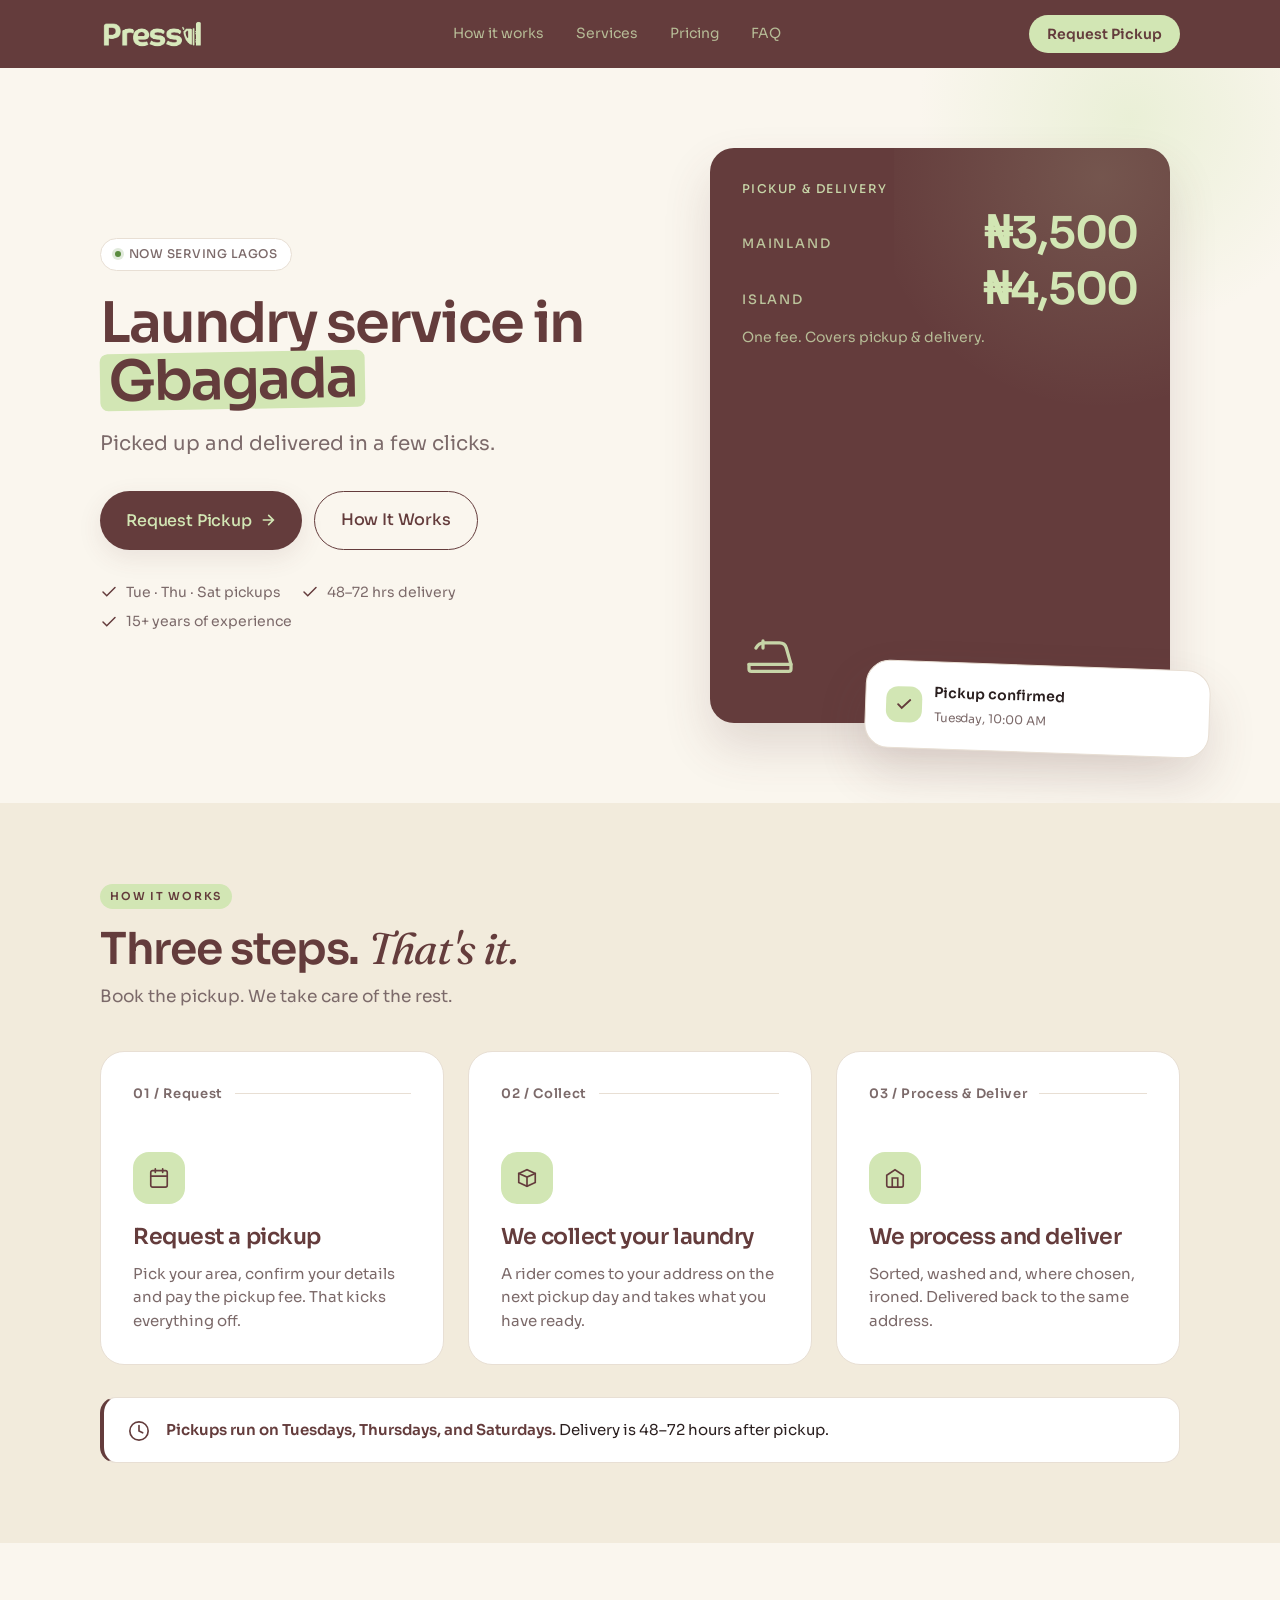
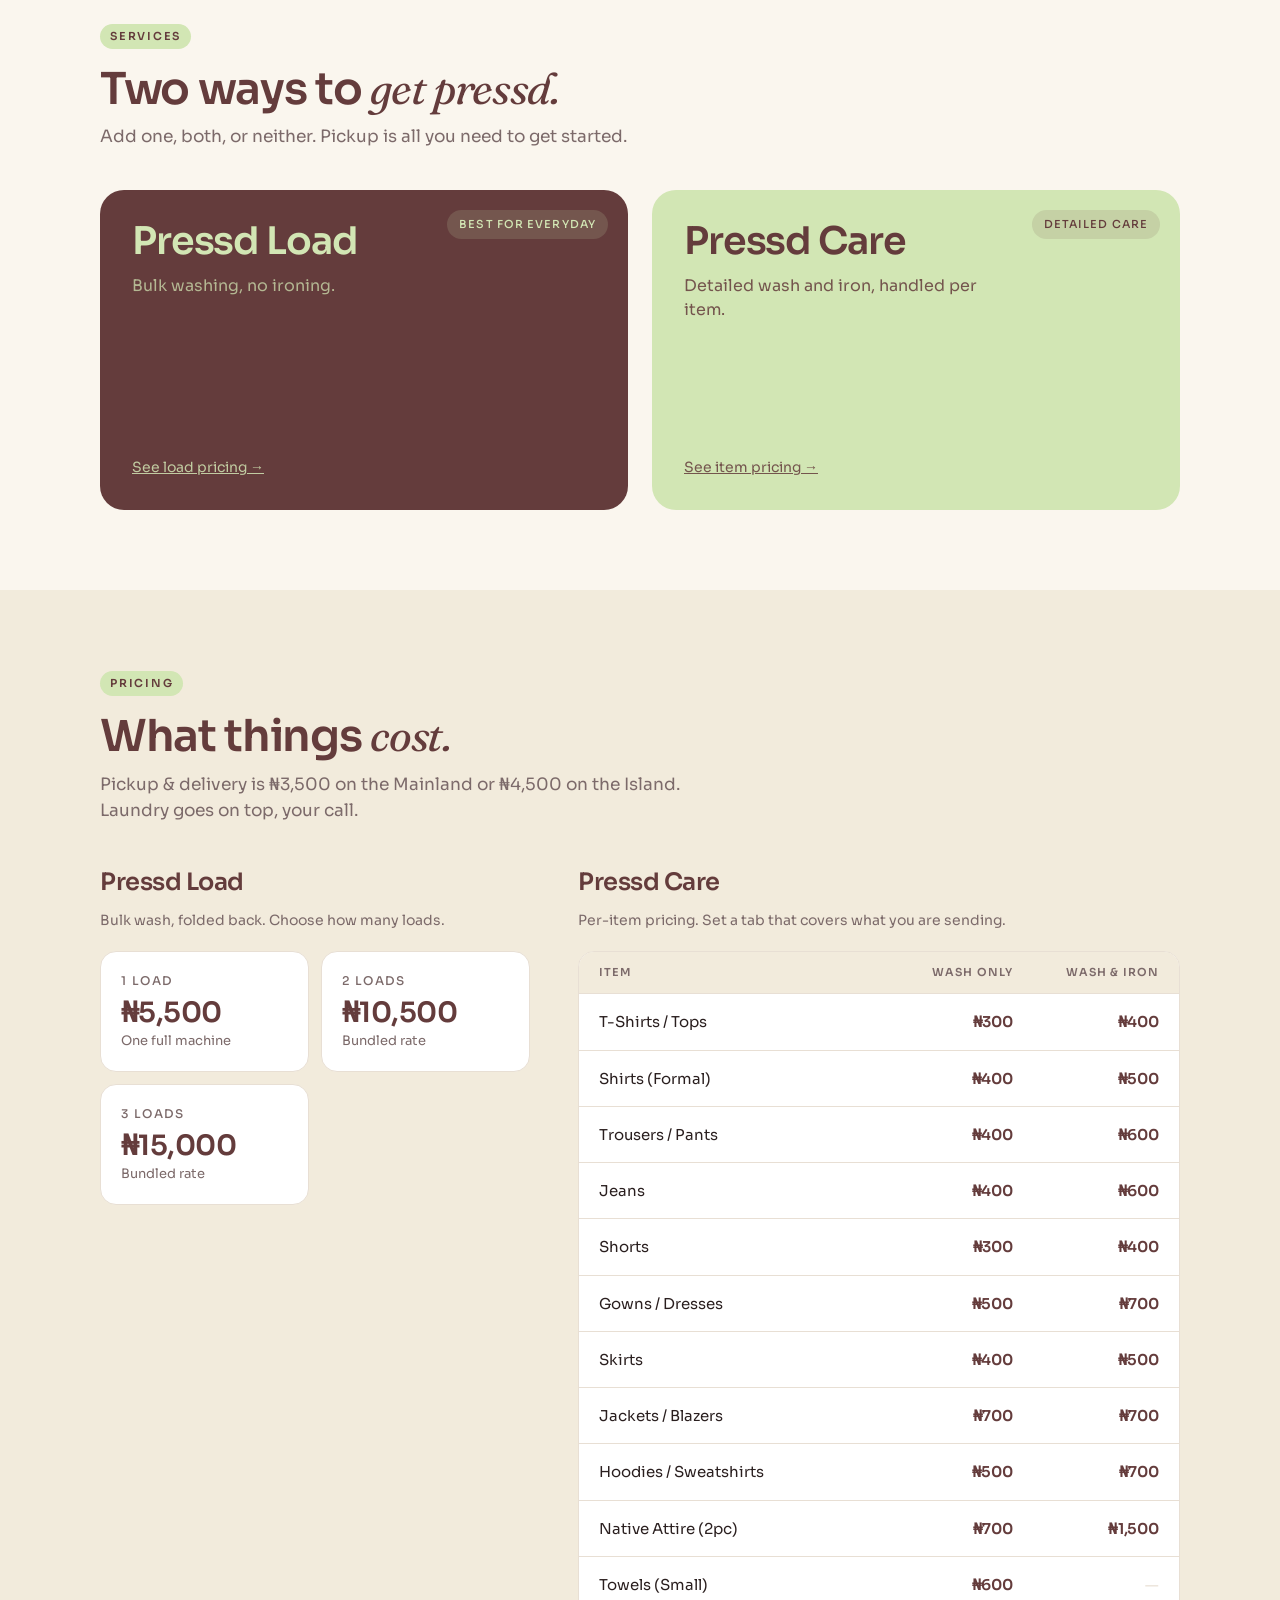
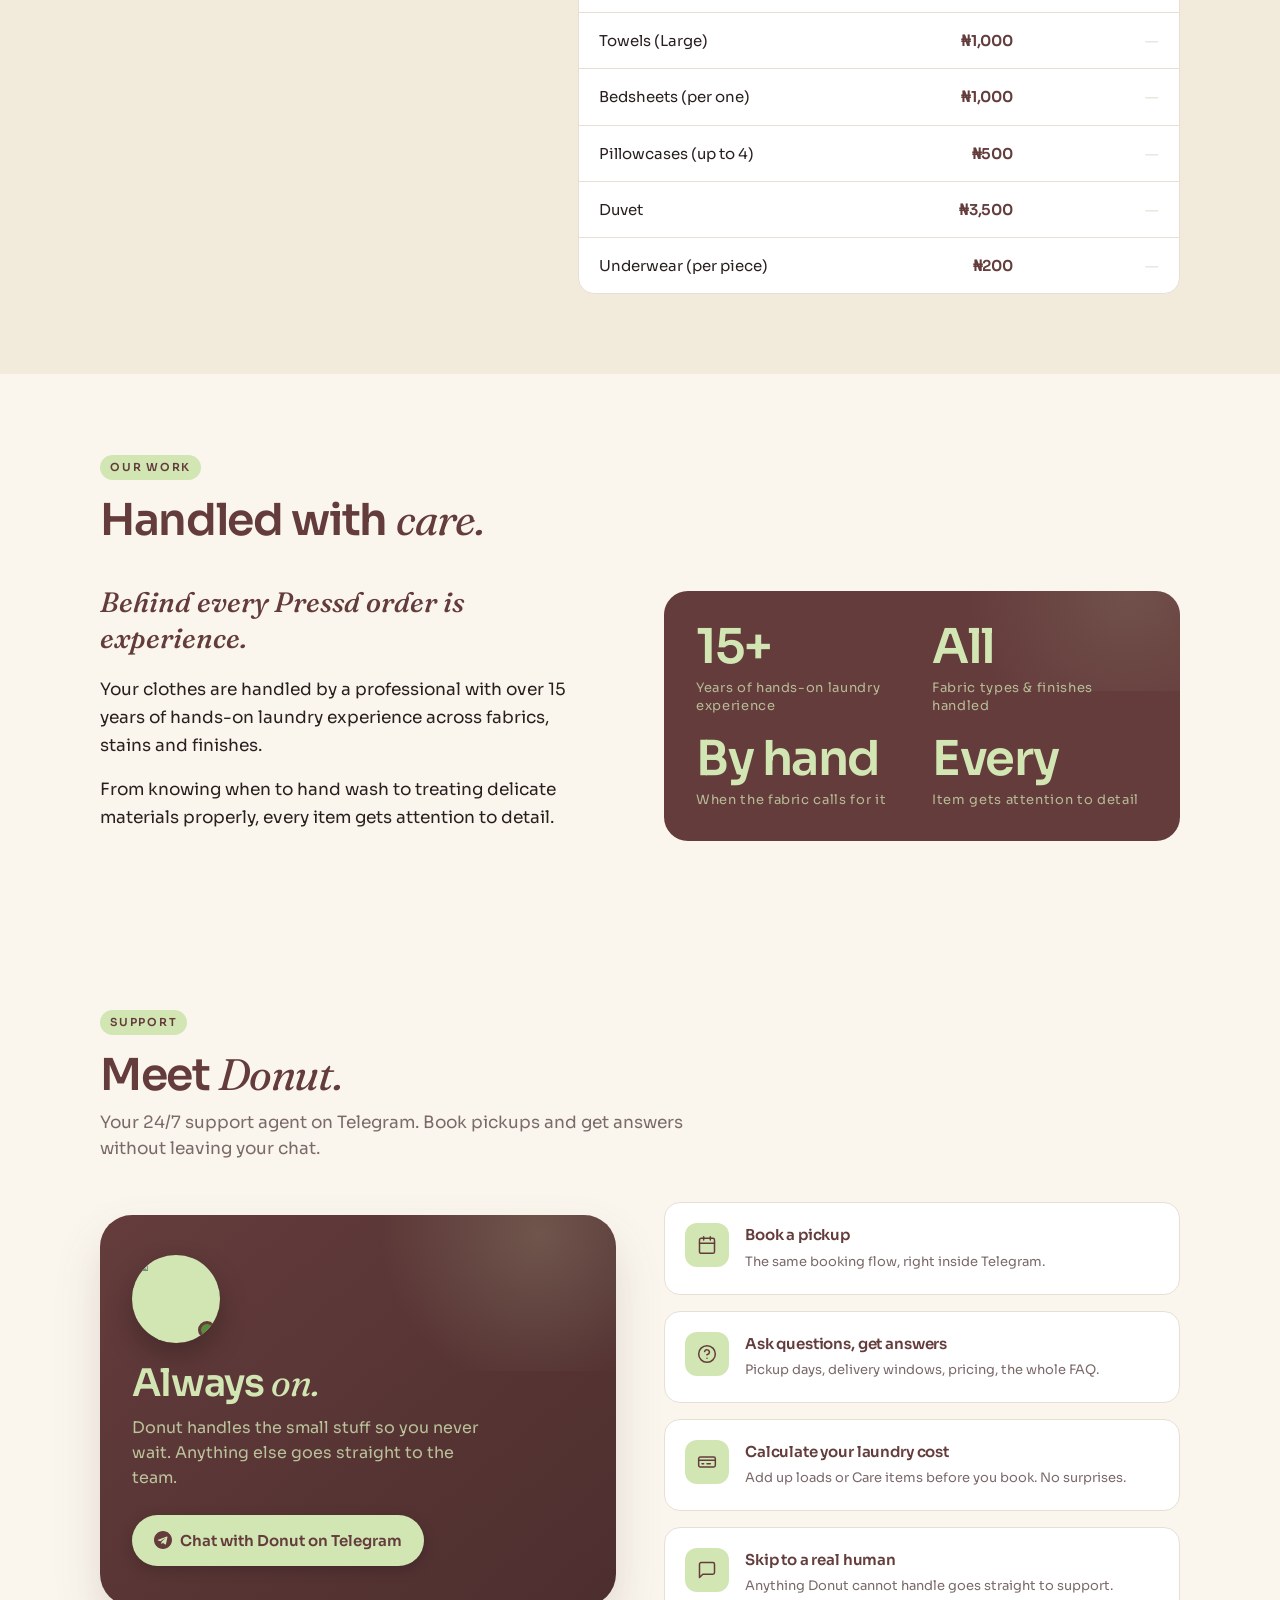
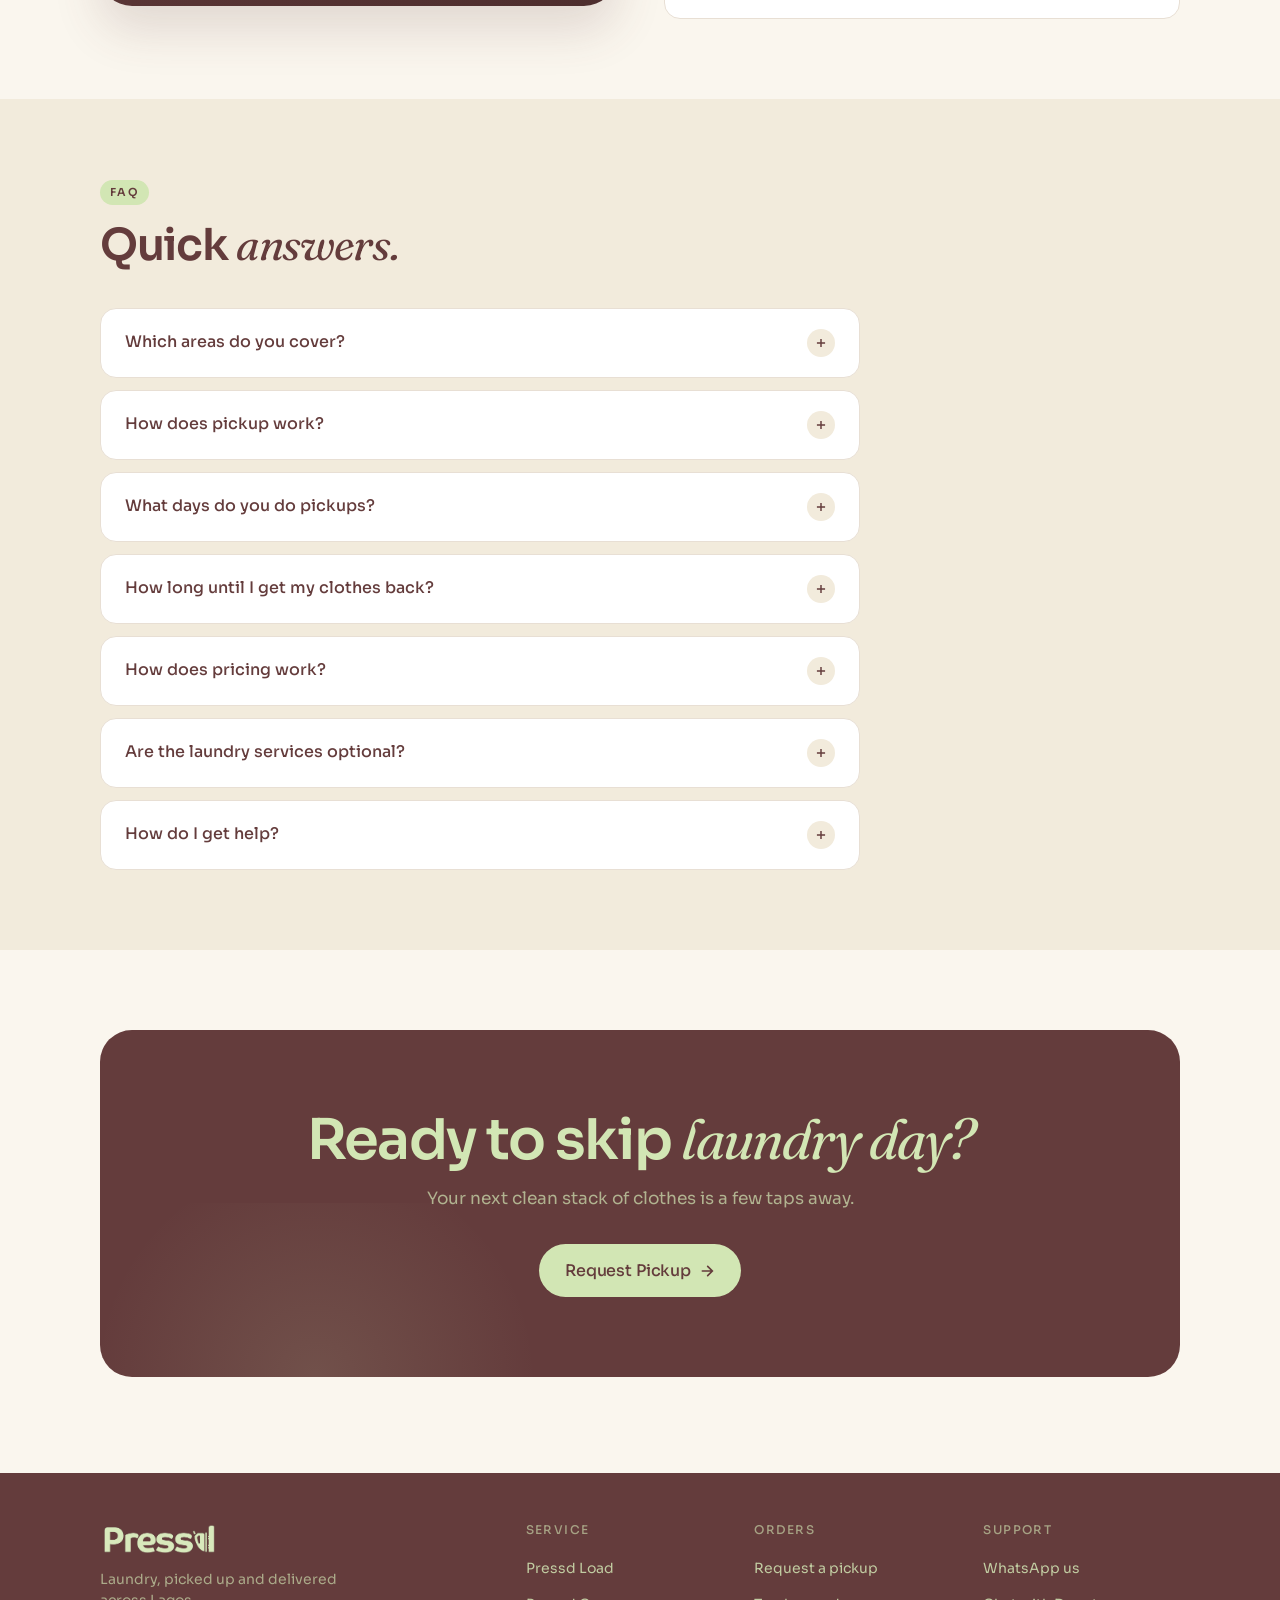
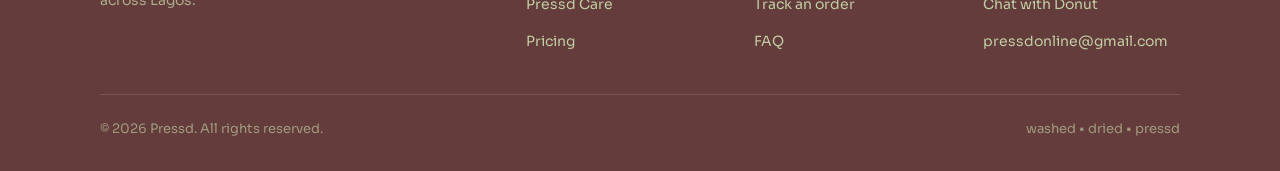
==== commit d66ccfcf: "Add files via upload" ====
--- a/index.html
+++ b/index.html
@@ -4,27 +4,1877 @@
 <meta charset="UTF-8" />
 <meta name="viewport" content="width=device-width, initial-scale=1.0, maximum-scale=5.0" />
 <meta name="theme-color" content="#643C3C" />
-<meta name="robots" content="noindex" />
-<title>Pressd | Balance paid</title>
-<meta name="description" content="Your Pressd balance is settled." />
+<title>Pressd | Laundry service in Lagos, picked up and delivered</title>
+<meta name="description" content="Laundry pickup and delivery in Ilupeju, Gbagada, Ikoyi, VI and across Lagos. Book in a few clicks. Pickups Tue, Thu, Sat. Back in 48 to 72 hours." />
+<meta property="og:title" content="Pressd | Laundry service in Lagos" />
+<meta property="og:description" content="Laundry picked up and delivered in a few clicks." />
+<meta property="og:image" content="/assets/icon-192.png" />
 <link rel="icon" type="image/png" sizes="32x32" href="/assets/favicon-32.png" />
+<link rel="icon" type="image/png" sizes="512x512" href="/assets/favicon.png" />
 <link rel="apple-touch-icon" href="/assets/icon-192.png" />
+
 <link rel="preconnect" href="https://fonts.googleapis.com">
 <link rel="preconnect" href="https://fonts.gstatic.com" crossorigin>
-<link href="https://fonts.googleapis.com/css2?family=Sora:wght@400;500;600;700&family=Fraunces:opsz,wght@9..144,400;9..144,500&display=swap" rel="stylesheet">
+<link href="https://fonts.googleapis.com/css2?family=Sora:wght@300;400;500;600;700&family=Fraunces:opsz,wght@9..144,400;9..144,500;9..144,600&display=swap" rel="stylesheet">
 <link rel="stylesheet" href="/css/brand.css" />
+
 <script src="/js/config.js"></script>
 <script src="/js/ui.js"></script>
+
+<style>
+  /* HERO */
+  .hero { position: relative; padding: var(--s-12) 0 var(--s-16); overflow: hidden; }
+  .hero::before {
+    content: '';
+    position: absolute; top: -200px; right: -100px;
+    width: 500px; height: 500px;
+    background: radial-gradient(circle, rgba(210,230,180,0.4) 0%, transparent 60%);
+    pointer-events: none;
+  }
+  .hero-grid {
+    position: relative;
+    display: grid; grid-template-columns: 1fr;
+    gap: var(--s-10); align-items: center;
+  }
+  @media (min-width: 960px) {
+    .hero { padding: var(--s-20) 0; }
+    .hero-grid { grid-template-columns: 1.15fr 1fr; gap: var(--s-12); }
+  }
+  .eyebrow {
+    display: inline-flex; align-items: center; gap: var(--s-2);
+    background: var(--brand-surface); border: 1px solid var(--brand-line);
+    padding: 6px 14px; border-radius: var(--r-pill);
+    font-size: 12px; font-weight: 500;
+    letter-spacing: 0.04em; text-transform: uppercase;
+    color: var(--brand-muted); margin-bottom: var(--s-6);
+  }
+  .eyebrow .dot {
+    width: 6px; height: 6px; border-radius: 50%;
+    background: var(--brand-success);
+    box-shadow: 0 0 0 3px rgba(90,140,63,0.18);
+  }
+  .hero h1 {
+    font-family: var(--font-display); font-weight: 600;
+    font-size: clamp(38px, 7vw, 68px);
+    line-height: 1.02; letter-spacing: -0.035em;
+    color: var(--brand-primary); margin: 0 0 var(--s-5);
+  }
+  .hero h1 em {
+    font-family: var(--font-editorial);
+    font-style: italic; font-weight: 400;
+  }
+  .hero h1 .accent {
+    background: var(--brand-accent);
+    padding: 0 .15em; border-radius: 8px;
+    font-style: normal; display: inline-block;
+    transform: rotate(-1deg);
+  }
+  .hero p.lede {
+    font-size: clamp(17px, 2.2vw, 20px);
+    color: var(--brand-muted); max-width: 480px;
+    margin: 0 0 var(--s-8); line-height: 1.5;
+  }
+  .hero-actions { display: flex; flex-wrap: wrap; gap: var(--s-3); margin-bottom: var(--s-8); }
+  .hero-trust { display: flex; align-items: center; gap: var(--s-5); font-size: 14px; color: var(--brand-muted); flex-wrap: wrap; }
+  .trust-item { display: flex; align-items: center; gap: var(--s-2); }
+  .trust-item svg { color: var(--brand-primary); }
+
+  .hero-visual { position: relative; aspect-ratio: 5/3; max-width: 460px; margin: 0 auto; width: 100%; }
+  @media (min-width: 960px) { .hero-visual { aspect-ratio: 4/5; } }
+  .hero-card {
+    position: absolute; border-radius: var(--r-lg);
+    background: var(--brand-surface); box-shadow: var(--shadow-lg);
+    padding: var(--s-5); border: 1px solid var(--brand-line);
+  }
+  .hero-card.main {
+    inset: 0;
+    background: var(--brand-primary); color: var(--brand-accent);
+    border: none; overflow: hidden; padding: var(--s-5);
+    display: flex; flex-direction: column; justify-content: space-between;
+  }
+  @media (min-width: 960px) { .hero-card.main { padding: var(--s-8); } }
+  .hero-card.main::before {
+    content: '';
+    position: absolute; top: -40%; right: -30%;
+    width: 90%; height: 90%;
+    background: radial-gradient(circle, var(--brand-accent) 0%, transparent 70%);
+    opacity: .15;
+  }
+  .hero-card.main .label {
+    font-size: 12px; text-transform: uppercase;
+    letter-spacing: 0.12em; color: var(--brand-accent);
+    font-weight: 500; opacity: .9;
+  }
+  .hero-card.main .price {
+    font-family: var(--font-display);
+    font-size: clamp(48px, 8vw, 68px);
+    line-height: 1; margin-top: var(--s-3);
+    font-weight: 500; letter-spacing: -0.04em;
+  }
+  .hero-card.main .breakdown { font-size: 14px; opacity: .75; margin-top: var(--s-4); }
+  .hero-card-icon { position: relative; display: none; }
+  @media (min-width: 960px) { .hero-card-icon { display: block; } }
+  .hero-card.floating { width: 65%; bottom: -22px; right: -10px; z-index: 2; transform: rotate(2deg); }
+  @media (min-width: 960px) { .hero-card.floating { width: 75%; bottom: -30px; right: -40px; } }
+  .float-row { display: flex; align-items: center; gap: var(--s-3); }
+  .float-icon {
+    width: 36px; height: 36px; border-radius: 12px;
+    background: var(--brand-accent); display: grid; place-items: center;
+    color: var(--brand-primary); flex-shrink: 0;
+  }
+  .float-text strong { display: block; font-size: 14px; color: var(--brand-ink); font-weight: 600; }
+  .float-text span { font-size: 12px; color: var(--brand-muted); }
+
+  /* HOW IT WORKS */
+  .how-grid { display: grid; grid-template-columns: 1fr; gap: var(--s-5); }
+  @media (min-width: 768px) { .how-grid { grid-template-columns: repeat(3, 1fr); gap: var(--s-6); } }
+  .how-card {
+    background: var(--brand-surface); border: 1px solid var(--brand-line);
+    border-radius: var(--r-lg); padding: var(--s-8);
+    position: relative;
+    transition: transform .25s ease, box-shadow .25s ease, border-color .25s ease;
+  }
+  .how-card:hover { transform: translateY(-4px); box-shadow: var(--shadow-md); border-color: var(--brand-primary); }
+  .how-num {
+    font-family: var(--font-display); font-size: 13px; font-weight: 600;
+    color: var(--brand-muted); margin-bottom: var(--s-12);
+    display: flex; align-items: center; gap: var(--s-3);
+    letter-spacing: 0.05em;
+  }
+  .how-num::after { content: ''; flex: 1; height: 1px; background: var(--brand-line); }
+  .how-card h3 {
+    font-family: var(--font-display); font-weight: 600;
+    font-size: 22px; line-height: 1.2;
+    margin: 0 0 var(--s-3); color: var(--brand-primary);
+    letter-spacing: -0.02em;
+  }
+  .how-card p { color: var(--brand-muted); margin: 0; font-size: 15px; }
+  .how-icon {
+    width: 52px; height: 52px; border-radius: 16px;
+    background: var(--brand-accent);
+    display: grid; place-items: center;
+    color: var(--brand-primary); margin-bottom: var(--s-5);
+  }
+
+  /* SERVICES */
+  .services-grid { display: grid; grid-template-columns: 1fr; gap: var(--s-5); }
+  @media (min-width: 768px) { .services-grid { grid-template-columns: 1fr 1fr; gap: var(--s-6); } }
+  .service-card {
+    border-radius: var(--r-lg); padding: var(--s-8);
+    position: relative; overflow: hidden; min-height: 320px;
+    display: flex; flex-direction: column; justify-content: space-between;
+    transition: transform .25s ease;
+  }
+  .service-card:hover { transform: translateY(-4px); }
+  .service-card.load { background: var(--brand-primary); color: var(--brand-accent); }
+  .service-card.care { background: var(--brand-accent); color: var(--brand-primary); }
+  .service-name {
+    font-family: var(--font-display);
+    font-size: clamp(28px, 4vw, 38px);
+    font-weight: 600; line-height: 1.05;
+    letter-spacing: -0.03em; margin: 0 0 var(--s-3);
+  }
+  .service-desc {
+    font-size: 16px; opacity: .85;
+    margin: 0 0 var(--s-6); max-width: 320px; line-height: 1.5;
+  }
+  .service-card.load .service-desc { color: rgba(210,230,180,0.85); }
+  .service-meta { display: flex; align-items: baseline; gap: var(--s-2); margin-top: auto; }
+  .service-price { font-family: var(--font-display); font-size: 32px; font-weight: 600; letter-spacing: -0.02em; }
+  .service-unit { font-size: 14px; opacity: .7; }
+  .service-tag {
+    position: absolute; top: var(--s-5); right: var(--s-5);
+    font-size: 11px; text-transform: uppercase; letter-spacing: 0.1em;
+    padding: 6px 12px; border-radius: var(--r-pill); font-weight: 500;
+  }
+  .service-card.load .service-tag { background: rgba(210,230,180,0.15); color: var(--brand-accent); }
+  .service-card.care .service-tag { background: rgba(100,60,60,0.12); color: var(--brand-primary); }
+
+  /* DONUT — Telegram support bot section */
+  .donut-block {
+    display: grid; grid-template-columns: 1fr; gap: var(--s-10);
+    align-items: center;
+  }
+  @media (min-width: 880px) { .donut-block { grid-template-columns: 1fr 1fr; gap: var(--s-12); } }
+  .donut-card {
+    background: linear-gradient(140deg, var(--brand-primary) 0%, var(--brand-primary-deep) 100%);
+    color: var(--brand-accent);
+    border-radius: var(--r-xl);
+    padding: var(--s-10) var(--s-8);
+    position: relative; overflow: hidden;
+    box-shadow: var(--shadow-lg);
+    min-height: 360px;
+    display: flex; flex-direction: column; justify-content: space-between;
+  }
+  .donut-card::before {
+    content: ''; position: absolute;
+    top: -30%; right: -20%;
+    width: 70%; height: 70%;
+    background: radial-gradient(circle, var(--brand-accent) 0%, transparent 70%);
+    opacity: .18; pointer-events: none;
+  }
+  .donut-avatar {
+    width: 88px; height: 88px; border-radius: 50%;
+    background: var(--brand-accent);
+    overflow: hidden;
+    margin-bottom: var(--s-5);
+    position: relative;
+    box-shadow: 0 12px 28px rgba(0,0,0,0.25);
+  }
+  .donut-avatar img {
+    width: 100%; height: 100%;
+    object-fit: cover;
+    display: block;
+  }
+  .donut-avatar::after {
+    content: ''; position: absolute;
+    bottom: 4px; right: 4px;
+    width: 18px; height: 18px; border-radius: 50%;
+    background: var(--brand-success);
+    border: 3px solid var(--brand-primary);
+  }
+  .donut-card h3 {
+    font-family: var(--font-display); font-weight: 600;
+    font-size: clamp(28px, 4vw, 38px);
+    letter-spacing: -0.03em; line-height: 1.05;
+    margin: 0 0 var(--s-3); color: var(--brand-accent);
+    position: relative;
+  }
+  .donut-card h3 em { font-family: var(--font-editorial); font-style: italic; font-weight: 400; }
+  .donut-card .donut-tagline {
+    font-size: 16px; line-height: 1.55;
+    color: rgba(210,230,180,0.8);
+    margin: 0 0 var(--s-6); position: relative;
+    max-width: 360px;
+  }
+  .donut-cta {
+    display: inline-flex; align-items: center; gap: var(--s-2);
+    background: var(--brand-accent); color: var(--brand-primary);
+    padding: 14px 22px; border-radius: var(--r-pill);
+    font-weight: 600; font-size: 15px;
+    align-self: flex-start;
+    transition: transform .15s ease, background .2s ease, box-shadow .2s ease;
+    position: relative;
+    box-shadow: 0 4px 14px rgba(0,0,0,0.18);
+  }
+  .donut-cta:hover { background: var(--brand-accent-deep); transform: translateY(-2px); box-shadow: 0 6px 20px rgba(0,0,0,0.25); }
+
+  .donut-features { display: flex; flex-direction: column; gap: var(--s-4); }
+  .donut-feature {
+    display: flex; gap: var(--s-4);
+    padding: var(--s-5);
+    background: var(--brand-surface);
+    border: 1px solid var(--brand-line);
+    border-radius: var(--r-md);
+    transition: border-color .2s ease, transform .2s ease;
+  }
+  .donut-feature:hover { border-color: var(--brand-primary); transform: translateY(-2px); }
+  .donut-feature-icon {
+    width: 44px; height: 44px; border-radius: 12px;
+    background: var(--brand-accent);
+    color: var(--brand-primary);
+    display: grid; place-items: center;
+    flex-shrink: 0;
+  }
+  .donut-feature-text { flex: 1; }
+  .donut-feature-text strong {
+    display: block; font-size: 15px; font-weight: 600;
+    color: var(--brand-primary); letter-spacing: -0.01em;
+    margin-bottom: 2px;
+  }
+  .donut-feature-text span { font-size: 13px; color: var(--brand-muted); line-height: 1.5; }
+
+  /* FAQ */
+  .faq-list { display: flex; flex-direction: column; gap: var(--s-3); }
+  .faq-item {
+    background: var(--brand-surface); border: 1px solid var(--brand-line);
+    border-radius: var(--r-md); overflow: hidden;
+    transition: border-color .2s ease;
+  }
+  .faq-item[open] { border-color: var(--brand-primary); }
+  .faq-item summary {
+    list-style: none; padding: var(--s-5) var(--s-6);
+    display: flex; align-items: center; justify-content: space-between;
+    cursor: pointer; font-weight: 500;
+    color: var(--brand-primary); font-size: 16px; gap: var(--s-4);
+  }
+  .faq-item summary::-webkit-details-marker { display: none; }
+  .faq-icon {
+    width: 28px; height: 28px; border-radius: 50%;
+    background: var(--brand-cream-deep);
+    display: grid; place-items: center;
+    transition: transform .25s ease, background .2s ease;
+    flex-shrink: 0; color: var(--brand-primary);
+  }
+  .faq-item[open] .faq-icon { transform: rotate(45deg); background: var(--brand-accent); }
+  .faq-content { padding: 0 var(--s-6) var(--s-6); color: var(--brand-muted); font-size: 15px; line-height: 1.6; }
+
+  /* FINAL CTA */
+  .final-cta {
+    background: var(--brand-primary); color: var(--brand-accent);
+    border-radius: var(--r-xl); padding: var(--s-12) var(--s-6);
+    text-align: center; position: relative; overflow: hidden;
+  }
+  @media (min-width: 768px) { .final-cta { padding: var(--s-20) var(--s-8); } }
+  .final-cta::before {
+    content: ''; position: absolute; bottom: -50%; left: -10%;
+    width: 60%; height: 100%;
+    background: radial-gradient(circle, var(--brand-accent) 0%, transparent 60%);
+    opacity: .12;
+  }
+  .final-cta h2 {
+    font-family: var(--font-display); font-weight: 600;
+    font-size: clamp(32px, 5vw, 56px); line-height: 1.05;
+    letter-spacing: -0.03em; margin: 0 0 var(--s-4);
+    position: relative; color: var(--brand-accent);
+  }
+  .final-cta h2 em { font-family: var(--font-editorial); font-style: italic; font-weight: 400; }
+  .final-cta p { font-size: 17px; color: rgba(210,230,180,0.7); margin: 0 0 var(--s-8); position: relative; }
+  /* MODAL */
+  .modal-overlay {
+    position: fixed; inset: 0;
+    background: rgba(42,31,31,0.55);
+    backdrop-filter: blur(4px);
+    -webkit-backdrop-filter: blur(4px);
+    display: none; align-items: flex-end; justify-content: center;
+    z-index: 100; padding: 0;
+    animation: fadeIn .2s ease;
+  }
+  @media (min-width: 640px) { .modal-overlay { align-items: center; padding: var(--s-5); } }
+  .modal-overlay.active { display: flex; }
+  @keyframes fadeIn { from { opacity: 0 } to { opacity: 1 } }
+  .modal {
+    background: var(--brand-cream);
+    border-radius: var(--r-xl) var(--r-xl) 0 0;
+    width: 100%; max-width: 520px; max-height: 92vh;
+    overflow-y: auto; position: relative;
+    animation: slideUp .3s cubic-bezier(0.2, 0.9, 0.3, 1);
+  }
+  @media (min-width: 640px) { .modal { border-radius: var(--r-xl); } }
+  @keyframes slideUp { from { transform: translateY(100%); } to { transform: translateY(0); } }
+  .modal-header {
+    position: sticky; top: 0; background: var(--brand-cream);
+    padding: var(--s-5) var(--s-6);
+    display: flex; justify-content: space-between; align-items: center;
+    z-index: 2; border-bottom: 1px solid var(--brand-line);
+  }
+  .modal-title {
+    font-family: var(--font-display); font-size: 18px; font-weight: 600;
+    color: var(--brand-primary); margin: 0; letter-spacing: -0.02em;
+  }
+  .modal-close {
+    width: 36px; height: 36px; border-radius: 50%;
+    background: var(--brand-surface); border: 1px solid var(--brand-line);
+    display: grid; place-items: center;
+    color: var(--brand-primary);
+    transition: background .2s ease;
+  }
+  .modal-close:hover { background: #fff; }
+  .modal-body { padding: var(--s-6); }
+
+  .stepper { display: flex; gap: 6px; margin-bottom: var(--s-6); }
+  .step-dot {
+    flex: 1; height: 4px; border-radius: 2px;
+    background: var(--brand-line);
+    transition: background .3s ease;
+  }
+  .step-dot.active { background: var(--brand-primary); }
+  .step-dot.completed { background: var(--brand-success); }
+
+  .step-heading {
+    font-family: var(--font-display); font-weight: 600;
+    font-size: 24px; line-height: 1.2;
+    color: var(--brand-primary); margin: 0 0 var(--s-2);
+    letter-spacing: -0.025em;
+  }
+  .step-sub { color: var(--brand-muted); margin: 0 0 var(--s-6); font-size: 15px; }
+
+  .user-card {
+    background: var(--brand-surface); border: 1.5px solid var(--brand-line);
+    border-radius: var(--r-md); padding: var(--s-5);
+    margin-bottom: var(--s-5);
+  }
+  .user-card-row {
+    display: flex; justify-content: space-between;
+    padding: var(--s-3) 0; font-size: 14px;
+    border-bottom: 1px solid var(--brand-line);
+  }
+  .user-card-row:last-child { border: none; }
+  .user-card-row span:first-child { color: var(--brand-muted); }
+  .user-card-row span:last-child { font-weight: 500; color: var(--brand-ink); }
+
+  .opt-list { display: flex; flex-direction: column; gap: var(--s-3); margin-bottom: var(--s-5); }
+  .opt {
+    display: block; padding: var(--s-5);
+    background: var(--brand-surface);
+    border: 1.5px solid var(--brand-line);
+    border-radius: var(--r-md);
+    cursor: pointer; transition: all .2s ease;
+    position: relative;
+  }
+  .opt:hover { border-color: var(--brand-primary); }
+  .opt input { position: absolute; opacity: 0; pointer-events: none; }
+  .opt:has(input:checked) {
+    border-color: var(--brand-primary); background: #fff;
+    box-shadow: 0 0 0 4px rgba(100,60,60,0.06);
+  }
+  .opt-title {
+    font-weight: 600; font-size: 16px;
+    display: flex; align-items: center; gap: var(--s-3);
+    color: var(--brand-primary);
+  }
+  .opt-title::before {
+    content: ''; width: 18px; height: 18px;
+    border-radius: 50%; border: 1.5px solid var(--brand-line);
+    flex-shrink: 0; transition: all .2s ease;
+  }
+  .opt:has(input:checked) .opt-title::before {
+    border-color: var(--brand-primary);
+    background: var(--brand-primary);
+    box-shadow: inset 0 0 0 3px var(--brand-cream);
+  }
+  .opt-desc { font-size: 13px; color: var(--brand-muted); margin-top: 4px; padding-left: 30px; }
+
+  .counter {
+    display: flex; align-items: center; justify-content: space-between;
+    padding: var(--s-4) var(--s-5);
+    background: var(--brand-surface);
+    border: 1.5px solid var(--brand-line);
+    border-radius: var(--r-md);
+  }
+  .counter-btn {
+    width: 44px; height: 44px; border-radius: 50%;
+    background: var(--brand-cream-deep);
+    color: var(--brand-primary);
+    font-size: 22px; font-weight: 500;
+    display: grid; place-items: center;
+    transition: background .15s ease;
+  }
+  .counter-btn:hover:not(:disabled) { background: var(--brand-accent); }
+  .counter-btn:disabled { opacity: .4; cursor: not-allowed; }
+  .counter-value {
+    font-family: var(--font-display); font-size: 28px;
+    font-weight: 600; color: var(--brand-primary);
+    letter-spacing: -0.02em;
+  }
+
+  .summary {
+    background: var(--brand-surface); border: 1px solid var(--brand-line);
+    border-radius: var(--r-md); padding: var(--s-5);
+    margin-bottom: var(--s-5);
+  }
+  .summary-row {
+    display: flex; justify-content: space-between;
+    padding: var(--s-2) 0; font-size: 14px; color: var(--brand-ink);
+  }
+  .summary-row span:first-child { color: var(--brand-muted); }
+  .summary-row.total {
+    border-top: 1.5px dashed var(--brand-line);
+    margin-top: var(--s-2); padding-top: var(--s-3);
+    font-size: 18px; font-weight: 600;
+    color: var(--brand-primary);
+  }
+  .summary-row.total span:first-child { color: var(--brand-primary); }
+  .summary-row.total .amt {
+    font-family: var(--font-display); font-size: 24px; letter-spacing: -0.02em;
+  }
+
+  /* HERO — pickup price pair */
+  .price-pair { margin-top: var(--s-3); display: flex; flex-direction: column; gap: var(--s-2); }
+  .price-row {
+    display: flex; align-items: baseline; justify-content: space-between;
+    gap: var(--s-4);
+  }
+  .price-zone {
+    font-size: 12px; text-transform: uppercase; letter-spacing: 0.14em;
+    opacity: .8; font-weight: 500;
+  }
+  .price-amt {
+    font-family: var(--font-display);
+    font-size: clamp(26px, 4.5vw, 38px);
+    font-weight: 600; letter-spacing: -0.03em; line-height: 1;
+  }
+  @media (min-width: 960px) {
+    .price-pair { gap: var(--s-3); }
+    .price-zone { font-size: 13px; }
+    .price-amt { font-size: clamp(32px, 5.5vw, 44px); }
+  }
+
+  /* PICKUP NOTE BANNER (How It Works) */
+  .pickup-note {
+    margin-top: var(--s-8);
+    background: var(--brand-surface);
+    border: 1px solid var(--brand-line);
+    border-left: 4px solid var(--brand-primary);
+    border-radius: var(--r-md);
+    padding: var(--s-5) var(--s-6);
+    display: flex; gap: var(--s-4); align-items: flex-start;
+  }
+  .pickup-note svg { flex-shrink: 0; color: var(--brand-primary); margin-top: 2px; }
+  .pickup-note p { margin: 0; font-size: 15px; color: var(--brand-ink); line-height: 1.55; }
+  .pickup-note strong { color: var(--brand-primary); font-weight: 600; }
+
+  /* PRICING SECTION */
+  .pricing-block { display: grid; grid-template-columns: 1fr; gap: var(--s-10); }
+  @media (min-width: 1080px) { .pricing-block { grid-template-columns: 1fr 1.4fr; gap: var(--s-12); } }
+  .pricing-block h3 {
+    font-family: var(--font-display); font-weight: 600;
+    font-size: 24px; letter-spacing: -0.02em;
+    color: var(--brand-primary); margin: 0 0 var(--s-2);
+  }
+  .pricing-block .pricing-sub { color: var(--brand-muted); font-size: 14px; margin: 0 0 var(--s-5); }
+
+  .load-cards { display: grid; grid-template-columns: 1fr; gap: var(--s-3); }
+  @media (min-width: 480px) { .load-cards { grid-template-columns: 1fr 1fr; } }
+  .load-card {
+    background: var(--brand-surface);
+    border: 1px solid var(--brand-line);
+    border-radius: var(--r-md);
+    padding: var(--s-5);
+    transition: border-color .2s ease, transform .2s ease;
+  }
+  .load-card:hover { border-color: var(--brand-primary); transform: translateY(-2px); }
+  .load-card-name {
+    font-size: 12px; text-transform: uppercase; letter-spacing: 0.12em;
+    color: var(--brand-muted); margin-bottom: var(--s-2); font-weight: 500;
+  }
+  .load-card-price {
+    font-family: var(--font-display); font-size: 28px; font-weight: 600;
+    color: var(--brand-primary); letter-spacing: -0.02em; line-height: 1;
+  }
+  .load-card-meta { font-size: 13px; color: var(--brand-muted); margin-top: 4px; }
+
+  .care-table {
+    background: var(--brand-surface);
+    border: 1px solid var(--brand-line);
+    border-radius: var(--r-md);
+    overflow: hidden;
+  }
+  .care-table-row {
+    display: grid;
+    grid-template-columns: 1.5fr 1fr 1fr;
+    align-items: center;
+    padding: var(--s-3) var(--s-5);
+    border-bottom: 1px solid var(--brand-line);
+    font-size: 14px;
+    gap: var(--s-3);
+  }
+  @media (min-width: 480px) {
+    .care-table-row {
+      grid-template-columns: 2fr 1fr 1fr;
+      padding: var(--s-4) var(--s-5);
+      font-size: 15px;
+    }
+  }
+  .care-table-row:last-child { border-bottom: none; }
+  .care-table-row.head {
+    background: var(--brand-cream-deep);
+    font-size: 11px; text-transform: uppercase; letter-spacing: 0.1em;
+    color: var(--brand-muted); font-weight: 600;
+    padding: var(--s-3) var(--s-5);
+  }
+  .care-item { color: var(--brand-ink); }
+  .care-price { font-family: var(--font-display); font-weight: 600; color: var(--brand-primary); letter-spacing: -0.01em; text-align: right; }
+  .care-price.empty { color: var(--brand-line); font-weight: 400; }
+  .care-loading { padding: var(--s-8); text-align: center; color: var(--brand-muted); font-size: 14px; }
+
+  /* OUR WORK */
+  .work-block {
+    display: grid; grid-template-columns: 1fr; gap: var(--s-8);
+    align-items: center;
+  }
+  @media (min-width: 880px) { .work-block { grid-template-columns: 1fr 1fr; gap: var(--s-12); } }
+  .work-text p {
+    font-size: 17px; line-height: 1.65; color: var(--brand-ink);
+    margin: 0 0 var(--s-4); max-width: 480px;
+  }
+  .work-text p:first-of-type {
+    font-family: var(--font-editorial); font-style: italic;
+    font-size: clamp(22px, 3vw, 28px); line-height: 1.3;
+    color: var(--brand-primary); font-weight: 500;
+    margin-bottom: var(--s-5);
+  }
+  .work-stats {
+    display: grid; grid-template-columns: 1fr 1fr; gap: var(--s-5);
+    background: var(--brand-primary); color: var(--brand-accent);
+    border-radius: var(--r-lg); padding: var(--s-8);
+    position: relative; overflow: hidden;
+  }
+  .work-stats::before {
+    content: ''; position: absolute; top: -40%; right: -30%;
+    width: 80%; height: 80%;
+    background: radial-gradient(circle, var(--brand-accent) 0%, transparent 70%);
+    opacity: .12; pointer-events: none;
+  }
+  .work-stat { position: relative; }
+  .work-stat-value {
+    font-family: var(--font-display);
+    font-size: clamp(36px, 5vw, 48px);
+    font-weight: 600; letter-spacing: -0.03em; line-height: 1;
+    margin-bottom: var(--s-2);
+  }
+  .work-stat-label {
+    font-size: 13px; letter-spacing: 0.05em;
+    color: rgba(210,230,180,0.75); line-height: 1.4;
+  }
+
+  /* MODAL — LOCATION TOGGLE */
+  .zone-toggle {
+    display: grid; grid-template-columns: 1fr 1fr; gap: 6px;
+    background: var(--brand-cream-deep);
+    padding: 6px; border-radius: var(--r-pill);
+    margin-bottom: var(--s-5);
+  }
+  .zone-btn {
+    padding: 12px 14px; border-radius: var(--r-pill);
+    background: transparent; color: var(--brand-muted);
+    font-size: 14px; font-weight: 500;
+    transition: all .2s ease;
+    display: flex; flex-direction: column; align-items: center; gap: 2px;
+    line-height: 1.1;
+  }
+  .zone-btn .zone-fee { font-size: 12px; opacity: .75; font-weight: 400; }
+  .zone-btn.active {
+    background: var(--brand-primary); color: var(--brand-accent);
+    box-shadow: var(--shadow-sm);
+  }
+  .zone-btn.active .zone-fee { opacity: .85; color: var(--brand-accent); }
+
+  /* MODAL — ADD-ON SECTIONS (replaces single radio choice) */
+  .addon-block {
+    background: var(--brand-surface);
+    border: 1.5px solid var(--brand-line);
+    border-radius: var(--r-md);
+    padding: var(--s-5);
+    margin-bottom: var(--s-3);
+    transition: border-color .2s ease;
+  }
+  .addon-block.is-active { border-color: var(--brand-primary); }
+  .addon-head {
+    display: flex; justify-content: space-between; align-items: center;
+    gap: var(--s-3);
+  }
+  .addon-title {
+    font-weight: 600; font-size: 15px; color: var(--brand-primary);
+    letter-spacing: -0.01em; line-height: 1.2;
+  }
+  .addon-sub { font-size: 12px; color: var(--brand-muted); margin-top: 3px; }
+  .addon-body { margin-top: var(--s-4); }
+  .addon-body.hidden { display: none; }
+  .addon-toggle {
+    width: 36px; height: 36px; border-radius: 50%;
+    background: var(--brand-cream-deep);
+    color: var(--brand-primary);
+    display: grid; place-items: center;
+    transition: transform .25s ease, background .2s ease;
+    flex-shrink: 0;
+  }
+  .addon-block.is-active .addon-toggle {
+    background: var(--brand-accent);
+    transform: rotate(45deg);
+  }
+
+  .load-pills { display: grid; grid-template-columns: 1fr 1fr 1fr; gap: var(--s-2); }
+  .load-pill {
+    padding: 12px 8px; border-radius: var(--r-md);
+    background: var(--brand-cream); color: var(--brand-primary);
+    border: 1.5px solid var(--brand-line);
+    font-weight: 600; font-size: 14px;
+    transition: all .15s ease;
+    display: flex; flex-direction: column; align-items: center; gap: 2px;
+    line-height: 1.2;
+  }
+  .load-pill .load-pill-amt { font-size: 11px; opacity: .65; font-weight: 400; }
+  .load-pill:hover { border-color: var(--brand-primary); }
+  .load-pill.active {
+    background: var(--brand-primary); color: var(--brand-accent);
+    border-color: var(--brand-primary);
+  }
+  .load-pill.active .load-pill-amt { opacity: .85; }
+
+  .care-slider-wrap { margin-top: var(--s-2); }
+  .care-amount-display {
+    text-align: center;
+    font-family: var(--font-display);
+    font-size: 32px; font-weight: 600;
+    color: var(--brand-primary);
+    letter-spacing: -0.02em; line-height: 1;
+    margin-bottom: var(--s-3);
+  }
+  .care-amount-display .naira { font-size: .65em; opacity: .6; margin-right: 2px; }
+  .care-slider {
+    -webkit-appearance: none; appearance: none;
+    width: 100%; height: 6px; border-radius: 999px;
+    background: var(--brand-line); outline: none;
+    margin: var(--s-3) 0;
+  }
+  .care-slider::-webkit-slider-thumb {
+    -webkit-appearance: none; appearance: none;
+    width: 24px; height: 24px; border-radius: 50%;
+    background: var(--brand-primary);
+    cursor: pointer; box-shadow: 0 2px 6px rgba(100,60,60,0.3);
+    border: 3px solid var(--brand-cream);
+  }
+  .care-slider::-moz-range-thumb {
+    width: 24px; height: 24px; border-radius: 50%;
+    background: var(--brand-primary);
+    cursor: pointer; box-shadow: 0 2px 6px rgba(100,60,60,0.3);
+    border: 3px solid var(--brand-cream);
+  }
+  .care-range-labels {
+    display: flex; justify-content: space-between;
+    font-size: 11px; color: var(--brand-muted);
+    margin-top: 4px;
+  }
+  .care-input-group {
+    display: flex; align-items: center; gap: var(--s-2);
+    margin-top: var(--s-3);
+  }
+  .care-input-group label {
+    font-size: 12px; color: var(--brand-muted);
+    text-transform: uppercase; letter-spacing: 0.08em;
+  }
+  .care-input-group input {
+    flex: 1; padding: 10px 12px;
+    border: 1.5px solid var(--brand-line);
+    border-radius: var(--r-md); background: #fff;
+    font-size: 16px; color: var(--brand-ink);
+  }
+  .care-input-group input:focus {
+    outline: none; border-color: var(--brand-primary);
+  }
+
+  /* PICKUP WINDOW STEP */
+  .window-list {
+    display: flex; flex-direction: column;
+    gap: var(--s-3); margin-bottom: var(--s-5);
+  }
+  .window-opt {
+    background: var(--brand-surface);
+    border: 1.5px solid var(--brand-line);
+    border-radius: var(--r-md);
+    padding: var(--s-4) var(--s-5);
+    cursor: pointer;
+    transition: all .15s ease;
+    display: flex; align-items: center; gap: var(--s-4);
+  }
+  .window-opt:hover { border-color: var(--brand-primary); }
+  .window-opt.active {
+    border-color: var(--brand-primary);
+    background: #fff;
+    box-shadow: 0 0 0 4px rgba(100,60,60,0.06);
+  }
+  .window-opt input { position: absolute; opacity: 0; pointer-events: none; }
+  .window-icon {
+    width: 40px; height: 40px; border-radius: 50%;
+    background: var(--brand-cream-deep);
+    color: var(--brand-primary);
+    display: grid; place-items: center;
+    flex-shrink: 0;
+    transition: background .15s ease;
+  }
+  .window-opt.active .window-icon { background: var(--brand-accent); }
+  .window-text { flex: 1; }
+  .window-label {
+    font-weight: 600; font-size: 15px;
+    color: var(--brand-primary);
+    letter-spacing: -0.01em;
+  }
+  .window-time { font-size: 13px; color: var(--brand-muted); margin-top: 2px; }
+  .window-radio {
+    width: 20px; height: 20px; border-radius: 50%;
+    border: 1.5px solid var(--brand-line);
+    flex-shrink: 0; transition: all .2s ease;
+  }
+  .window-opt.active .window-radio {
+    border-color: var(--brand-primary);
+    background: var(--brand-primary);
+    box-shadow: inset 0 0 0 3px var(--brand-cream);
+  }
+
+  /* PICKUP ADDRESS SELECTOR (returning users with 2 addresses) */
+  .addr-list { display: flex; flex-direction: column; gap: var(--s-3); margin-bottom: var(--s-5); }
+  .addr-opt {
+    background: var(--brand-surface);
+    border: 1.5px solid var(--brand-line);
+    border-radius: var(--r-md);
+    padding: var(--s-4) var(--s-5);
+    cursor: pointer;
+    transition: all .15s ease;
+  }
+  .addr-opt:hover { border-color: var(--brand-primary); }
+  .addr-opt.active {
+    border-color: var(--brand-primary);
+    background: #fff;
+    box-shadow: 0 0 0 4px rgba(100,60,60,0.06);
+  }
+  .addr-label {
+    font-size: 11px; text-transform: uppercase; letter-spacing: 0.1em;
+    color: var(--brand-muted); font-weight: 600;
+    margin-bottom: 4px;
+  }
+  .addr-text {
+    font-size: 14px; color: var(--brand-ink); line-height: 1.5;
+    word-break: break-word;
+  }
+
+  /* Two-stage payment notice */
+  .billing-note {
+    background: var(--brand-cream-deep);
+    border-radius: var(--r-md);
+    padding: var(--s-3) var(--s-4);
+    margin-top: var(--s-3);
+    font-size: 13px; color: var(--brand-ink);
+    line-height: 1.5;
+    display: flex; gap: var(--s-3); align-items: flex-start;
+  }
+  .billing-note svg { color: var(--brand-primary); flex-shrink: 0; margin-top: 2px; }
+  .billing-note strong { color: var(--brand-primary); }
+  .window-opt { width: 100%; text-align: left; font: inherit; color: inherit; }
+
+
+  /* ===== v4 additions ===== */
+  .hero h1 .accent.area-rotator { transition: opacity .25s ease, transform .25s ease; }
+  .hero h1 .accent.is-swapping { opacity: 0; transform: rotate(-1deg) translateY(8px); }
+  @media (max-width: 959px) {
+    .hero-copy { text-align: center; }
+    .hero p.lede { margin-left: auto; margin-right: auto; }
+    .hero-actions, .hero-trust { justify-content: center; }
+  }
+  .hero-trust { gap: var(--s-2) var(--s-5); }
+  .hero h1 { font-size: clamp(36px, 6vw, 56px); }
+  @media (min-width: 960px) { .hero h1 .h1-line { white-space: nowrap; } }
+  .care-input-group input { min-width: 0; width: 100%; }
+
+  .booked-head { text-align: center; margin-bottom: var(--s-5); }
+  .booked-tick {
+    width: 56px; height: 56px; border-radius: 50%; background: var(--brand-success); color: #fff;
+    display: grid; place-items: center; margin: 0 auto var(--s-3);
+    box-shadow: 0 10px 24px rgba(90,140,63,0.25); animation: pop .5s cubic-bezier(0.2, 0.9, 0.3, 1.4);
+  }
+  .booked-note { font-size: 13px; color: var(--brand-muted); text-align: center; margin: var(--s-4) 0 0; line-height: 1.5; }
+  .booked-note a { color: var(--brand-primary); text-decoration: underline; }
+
+  .estimator { margin-top: var(--s-4); border-top: 1px dashed var(--brand-line); padding-top: var(--s-4); }
+  .est-toggle { font-size: 14px; font-weight: 600; color: var(--brand-primary); text-decoration: underline; text-underline-offset: 3px; padding: 0; }
+  .est-body textarea {
+    width: 100%; margin: var(--s-3) 0; padding: 12px 14px; font-size: 16px;
+    border: 1.5px solid var(--brand-line); border-radius: var(--r-md); background: #fff; resize: vertical;
+  }
+  .est-body textarea:focus { outline: none; border-color: var(--brand-primary); }
+  .est-result { margin-top: var(--s-3); font-size: 13px; }
+  .est-line { display: flex; justify-content: space-between; gap: var(--s-3); padding: 6px 0; border-bottom: 1px solid var(--brand-line); }
+  .est-line span:last-child { font-weight: 600; color: var(--brand-primary); white-space: nowrap; }
+  .est-total { display: flex; justify-content: space-between; padding: var(--s-3) 0; font-weight: 600; color: var(--brand-primary); font-size: 15px; }
+  .est-note { color: var(--brand-muted); margin: 4px 0 var(--s-3); }
+  .est-use { width: 100%; }
+</style>
 </head>
 <body>
-<div data-pressd-nav="page"></div>
-
-<!-- Conversion URL: /thank-you/balance/ . Content is rendered by /js/thank-you.js -->
-<main class="page-wrap" id="ty-root" data-mode="balance">
-  <div class="state"><div class="state-icon"><span class="spinner"></span></div><h2>Confirming your payment</h2><p>This takes a few seconds.</p></div>
-</main>
-
+
+<!-- NAV (from /js/ui.js) -->
+<div data-pressd-nav="home" data-sticky></div>
+
+<!-- HERO -->
+<section class="hero">
+  <div class="container">
+    <div class="hero-grid">
+      <div class="hero-copy">
+        <div class="eyebrow"><span class="dot"></span> Now serving Lagos</div>
+        <h1>
+          <span class="h1-line">Laundry service in</span><br>
+          <span class="accent area-rotator" id="hero-area">Ilupeju</span>
+        </h1>
+        <p class="lede">Picked up and delivered in a few clicks.</p>
+        <div class="hero-actions">
+          <button class="btn btn-primary" data-open-pickup>
+            Request Pickup
+            <svg width="16" height="16" viewBox="0 0 24 24" fill="none" stroke="currentColor" stroke-width="2.5" stroke-linecap="round"><path d="M5 12h14M13 5l7 7-7 7"/></svg>
+          </button>
+          <a href="#how" class="btn btn-ghost">How It Works</a>
+        </div>
+        <div class="hero-trust">
+          <div class="trust-item">
+            <svg width="18" height="18" viewBox="0 0 24 24" fill="none" stroke="currentColor" stroke-width="2" stroke-linecap="round"><path d="M20 6L9 17l-5-5"/></svg>
+            <span><span data-cfg="PICKUP_DAYS">Tue · Thu · Sat</span> pickups</span>
+          </div>
+          <div class="trust-item">
+            <svg width="18" height="18" viewBox="0 0 24 24" fill="none" stroke="currentColor" stroke-width="2" stroke-linecap="round"><path d="M20 6L9 17l-5-5"/></svg>
+            <span><span data-cfg="TURNAROUND">48–72 hrs</span> delivery</span>
+          </div>
+          <div class="trust-item">
+            <svg width="18" height="18" viewBox="0 0 24 24" fill="none" stroke="currentColor" stroke-width="2" stroke-linecap="round"><path d="M20 6L9 17l-5-5"/></svg>
+            15+ years of experience
+          </div>
+        </div>
+      </div>
+
+      <div class="hero-visual">
+        <div class="hero-card main">
+          <div>
+            <div class="label">Pickup &amp; Delivery</div>
+            <div class="price-pair">
+              <div class="price-row"><span class="price-zone">Mainland</span><span class="price-amt" data-price="mainland">₦3,500</span></div>
+              <div class="price-row"><span class="price-zone">Island</span><span class="price-amt" data-price="island">₦4,500</span></div>
+            </div>
+            <div class="breakdown">One fee. Covers pickup &amp; delivery.</div>
+          </div>
+          <div class="hero-card-icon">
+            <svg width="56" height="56" viewBox="0 0 24 24" fill="none" stroke="var(--brand-accent)" stroke-width="1.4" stroke-linecap="round" stroke-linejoin="round" opacity=".9">
+              <path d="M3 16h18l-2-7a3 3 0 00-2.9-2.2H10A4 4 0 006 9v0"/><path d="M3 16v2a1 1 0 001 1h16a1 1 0 001-1v-2"/><path d="M9 9V6"/>
+            </svg>
+          </div>
+        </div>
+        <div class="hero-card floating">
+          <div class="float-row">
+            <div class="float-icon"><svg width="18" height="18" viewBox="0 0 24 24" fill="none" stroke="currentColor" stroke-width="2.5" stroke-linecap="round"><path d="M20 6L9 17l-5-5"/></svg></div>
+            <div class="float-text"><strong>Pickup confirmed</strong><span>Tuesday, 10:00 AM</span></div>
+          </div>
+        </div>
+      </div>
+    </div>
+  </div>
+</section>
+
+<!-- HOW IT WORKS -->
+<section class="section" id="how" style="background: var(--brand-cream-deep);">
+  <div class="container">
+    <div class="section-head reveal">
+      <div class="section-tag">How it works</div>
+      <h2>Three steps. <em>That's it.</em></h2>
+      <p>Book the pickup. We take care of the rest.</p>
+    </div>
+    <div class="how-grid">
+      <div class="how-card reveal">
+        <div class="how-num">01 / Request</div>
+        <div class="how-icon"><svg width="22" height="22" viewBox="0 0 24 24" fill="none" stroke="currentColor" stroke-width="1.8" stroke-linecap="round"><rect x="3" y="4" width="18" height="18" rx="2"/><path d="M16 2v4M8 2v4M3 10h18"/></svg></div>
+        <h3>Request a pickup</h3>
+        <p>Pick your area, confirm your details and pay the pickup fee. That kicks everything off.</p>
+      </div>
+      <div class="how-card reveal">
+        <div class="how-num">02 / Collect</div>
+        <div class="how-icon"><svg width="22" height="22" viewBox="0 0 24 24" fill="none" stroke="currentColor" stroke-width="1.8" stroke-linecap="round"><path d="M3 7l9-4 9 4v10l-9 4-9-4z"/><path d="M3 7l9 4 9-4M12 11v10"/></svg></div>
+        <h3>We collect your laundry</h3>
+        <p>A rider comes to your address on the next pickup day and takes what you have ready.</p>
+      </div>
+      <div class="how-card reveal">
+        <div class="how-num">03 / Process &amp; Deliver</div>
+        <div class="how-icon"><svg width="22" height="22" viewBox="0 0 24 24" fill="none" stroke="currentColor" stroke-width="1.8" stroke-linecap="round"><path d="M3 9l9-6 9 6v11a2 2 0 01-2 2H5a2 2 0 01-2-2z"/><path d="M9 22V12h6v10"/></svg></div>
+        <h3>We process and deliver</h3>
+        <p>Sorted, washed and, where chosen, ironed. Delivered back to the same address.</p>
+      </div>
+    </div>
+    <div class="pickup-note reveal">
+      <svg width="22" height="22" viewBox="0 0 24 24" fill="none" stroke="currentColor" stroke-width="1.8" stroke-linecap="round"><circle cx="12" cy="12" r="10"/><path d="M12 6v6l4 2"/></svg>
+      <p><strong>Pickups run on <span data-cfg="PICKUP_DAYS_LONG">Tuesdays, Thursdays, and Saturdays</span>.</strong> Delivery is 48–72 hours after pickup.</p>
+    </div>
+  </div>
+</section>
+
+<!-- SERVICES -->
+<section class="section" id="services">
+  <div class="container">
+    <div class="section-head reveal">
+      <div class="section-tag">Services</div>
+      <h2>Two ways to <em>get pressd.</em></h2>
+      <p>Add one, both, or neither. Pickup is all you need to get started.</p>
+    </div>
+    <div class="services-grid">
+      <div class="service-card load reveal">
+        <div class="service-tag">Best for everyday</div>
+        <div>
+          <h3 class="service-name">Pressd Load</h3>
+          <p class="service-desc">Bulk washing, no ironing.</p>
+        </div>
+        <div class="service-meta"><a href="#pricing" class="service-unit" style="text-decoration: underline; opacity: .85;">See load pricing →</a></div>
+      </div>
+      <div class="service-card care reveal">
+        <div class="service-tag">Detailed care</div>
+        <div>
+          <h3 class="service-name">Pressd Care</h3>
+          <p class="service-desc">Detailed wash and iron, handled per item.</p>
+        </div>
+        <div class="service-meta"><a href="#pricing" class="service-unit" style="text-decoration: underline; opacity: .85;">See item pricing →</a></div>
+      </div>
+    </div>
+  </div>
+</section>
+
+<!-- PRICING -->
+<section class="section" id="pricing" style="background: var(--brand-cream-deep);">
+  <div class="container">
+    <div class="section-head reveal">
+      <div class="section-tag">Pricing</div>
+      <h2>What things <em>cost.</em></h2>
+      <p>Pickup &amp; delivery is <span data-price="mainland">₦3,500</span> on the Mainland or <span data-price="island">₦4,500</span> on the Island. Laundry goes on top, your call.</p>
+    </div>
+    <div class="pricing-block">
+      <div class="reveal">
+        <h3>Pressd Load</h3>
+        <p class="pricing-sub">Bulk wash, folded back. Choose how many loads.</p>
+        <div class="load-cards" id="load-pricing-cards"></div>
+      </div>
+      <div class="reveal">
+        <h3>Pressd Care</h3>
+        <p class="pricing-sub">Per-item pricing. Set a tab that covers what you are sending.</p>
+        <div class="care-table" id="care-pricing-table"><div class="care-loading">Loading prices…</div></div>
+      </div>
+    </div>
+  </div>
+</section>
+
+<!-- OUR WORK -->
+<section class="section" id="our-work">
+  <div class="container">
+    <div class="section-head reveal">
+      <div class="section-tag">Our work</div>
+      <h2>Handled with <em>care.</em></h2>
+    </div>
+    <div class="work-block">
+      <div class="work-text reveal">
+        <p>Behind every Pressd order is experience.</p>
+        <p>Your clothes are handled by a professional with over 15 years of hands-on laundry experience across fabrics, stains and finishes.</p>
+        <p>From knowing when to hand wash to treating delicate materials properly, every item gets attention to detail.</p>
+      </div>
+      <div class="work-stats reveal">
+        <div class="work-stat"><div class="work-stat-value">15+</div><div class="work-stat-label">Years of hands-on laundry experience</div></div>
+        <div class="work-stat"><div class="work-stat-value">All</div><div class="work-stat-label">Fabric types &amp; finishes handled</div></div>
+        <div class="work-stat"><div class="work-stat-value">By hand</div><div class="work-stat-label">When the fabric calls for it</div></div>
+        <div class="work-stat"><div class="work-stat-value">Every</div><div class="work-stat-label">Item gets attention to detail</div></div>
+      </div>
+    </div>
+  </div>
+</section>
+
+<!-- DONUT -->
+<section class="section" id="donut">
+  <div class="container">
+    <div class="section-head reveal">
+      <div class="section-tag">Support</div>
+      <h2>Meet <em>Donut.</em></h2>
+      <p>Your 24/7 support agent on Telegram. Book pickups and get answers without leaving your chat.</p>
+    </div>
+    <div class="donut-block">
+      <div class="donut-card reveal">
+        <div>
+          <div class="donut-avatar">
+            <img id="donut-img" src="/assets/donut.jpg" alt="Donut, the Pressd support mascot" onerror="this.onerror=null;this.src=(window.Pressd&&Pressd.paths.DONUT_FALLBACK)||'';" />
+          </div>
+          <h3>Always <em>on.</em></h3>
+          <p class="donut-tagline">Donut handles the small stuff so you never wait. Anything else goes straight to the team.</p>
+        </div>
+        <a data-tg class="donut-cta">
+          <svg width="18" height="18" viewBox="0 0 24 24" fill="currentColor"><path d="M12 0C5.373 0 0 5.373 0 12s5.373 12 12 12 12-5.373 12-12S18.627 0 12 0zm5.894 8.221l-1.97 9.28c-.145.658-.537.818-1.084.508l-3-2.21-1.446 1.394c-.14.18-.357.295-.6.295l.213-3.053 5.56-5.022c.24-.213-.054-.334-.373-.121l-6.869 4.326-2.96-.924c-.64-.203-.658-.643.135-.953l11.566-4.458c.538-.196 1.006.128.832.938z"/></svg>
+          Chat with Donut on Telegram
+        </a>
+      </div>
+      <div class="donut-features reveal">
+        <div class="donut-feature">
+          <div class="donut-feature-icon"><svg width="20" height="20" viewBox="0 0 24 24" fill="none" stroke="currentColor" stroke-width="1.8" stroke-linecap="round"><rect x="3" y="4" width="18" height="18" rx="2"/><path d="M16 2v4M8 2v4M3 10h18"/></svg></div>
+          <div class="donut-feature-text"><strong>Book a pickup</strong><span>The same booking flow, right inside Telegram.</span></div>
+        </div>
+        <div class="donut-feature">
+          <div class="donut-feature-icon"><svg width="20" height="20" viewBox="0 0 24 24" fill="none" stroke="currentColor" stroke-width="1.8" stroke-linecap="round"><circle cx="12" cy="12" r="10"/><path d="M9.09 9a3 3 0 015.83 1c0 2-3 3-3 3M12 17h.01"/></svg></div>
+          <div class="donut-feature-text"><strong>Ask questions, get answers</strong><span>Pickup days, delivery windows, pricing, the whole FAQ.</span></div>
+        </div>
+        <div class="donut-feature">
+          <div class="donut-feature-icon"><svg width="20" height="20" viewBox="0 0 24 24" fill="none" stroke="currentColor" stroke-width="1.8" stroke-linecap="round" stroke-linejoin="round"><rect x="2" y="6" width="20" height="12" rx="2"/><path d="M2 10h20M6 14h2M12 14h4"/></svg></div>
+          <div class="donut-feature-text"><strong>Calculate your laundry cost</strong><span>Add up loads or Care items before you book. No surprises.</span></div>
+        </div>
+        <div class="donut-feature">
+          <div class="donut-feature-icon"><svg width="20" height="20" viewBox="0 0 24 24" fill="none" stroke="currentColor" stroke-width="1.8" stroke-linecap="round" stroke-linejoin="round"><path d="M21 15a2 2 0 01-2 2H7l-4 4V5a2 2 0 012-2h14a2 2 0 012 2z"/></svg></div>
+          <div class="donut-feature-text"><strong>Skip to a real human</strong><span>Anything Donut cannot handle goes straight to support.</span></div>
+        </div>
+      </div>
+    </div>
+  </div>
+</section>
+
+<!-- FAQ -->
+<section class="section" id="faq" style="background: var(--brand-cream-deep);">
+  <div class="container">
+    <div class="section-head reveal">
+      <div class="section-tag">FAQ</div>
+      <h2>Quick <em>answers.</em></h2>
+    </div>
+    <div class="faq-list" style="max-width: 760px;">
+      <details class="faq-item reveal">
+        <summary>Which areas do you cover?<span class="faq-icon"><svg width="14" height="14" viewBox="0 0 24 24" fill="none" stroke="currentColor" stroke-width="2.5"><path d="M12 5v14M5 12h14"/></svg></span></summary>
+        <div class="faq-content" id="faq-areas">Ilupeju, Gbagada, Yaba, Surulere, Ikeja and more on the Mainland. Ikoyi, Victoria Island and Lekki on the Island. You will see the full list when you book.</div>
+      </details>
+      <details class="faq-item reveal">
+        <summary>How does pickup work?<span class="faq-icon"><svg width="14" height="14" viewBox="0 0 24 24" fill="none" stroke="currentColor" stroke-width="2.5"><path d="M12 5v14M5 12h14"/></svg></span></summary>
+        <div class="faq-content">Pickup is the first step. Book it here and pay the pickup fee: <span data-price="mainland">₦3,500</span> Mainland or <span data-price="island">₦4,500</span> Island. That one fee covers pickup and delivery back to you. On the next pickup day, a rider collects your laundry. Add Pressd Load or Pressd Care while booking, or just send what you have ready.</div>
+      </details>
+      <details class="faq-item reveal">
+        <summary>What days do you do pickups?<span class="faq-icon"><svg width="14" height="14" viewBox="0 0 24 24" fill="none" stroke="currentColor" stroke-width="2.5"><path d="M12 5v14M5 12h14"/></svg></span></summary>
+        <div class="faq-content">Pickups run on <strong data-cfg="PICKUP_DAYS_LONG">Tuesdays, Thursdays, and Saturdays.</strong> You are scheduled for the next available day on that rotation.</div>
+      </details>
+      <details class="faq-item reveal">
+        <summary>How long until I get my clothes back?<span class="faq-icon"><svg width="14" height="14" viewBox="0 0 24 24" fill="none" stroke="currentColor" stroke-width="2.5"><path d="M12 5v14M5 12h14"/></svg></span></summary>
+        <div class="faq-content">Delivery is <strong>48–72 hours after pickup.</strong> Larger orders and detailed Care items can sit at the longer end.</div>
+      </details>
+      <details class="faq-item reveal">
+        <summary>How does pricing work?<span class="faq-icon"><svg width="14" height="14" viewBox="0 0 24 24" fill="none" stroke="currentColor" stroke-width="2.5"><path d="M12 5v14M5 12h14"/></svg></span></summary>
+        <div class="faq-content"><strong>Pickup &amp; delivery:</strong> <span data-price="mainland">₦3,500</span> Mainland · <span data-price="island">₦4,500</span> Island. One fee covers both ways.<br><br><strong>Pressd Load:</strong> per-load pricing, see the pricing section above.<br><br><strong>Pressd Care:</strong> per-item pricing with a <span data-care-min>₦3,000</span> minimum tab. You see the full total before you pay.</div>
+      </details>
+      <details class="faq-item reveal">
+        <summary>Are the laundry services optional?<span class="faq-icon"><svg width="14" height="14" viewBox="0 0 24 24" fill="none" stroke="currentColor" stroke-width="2.5"><path d="M12 5v14M5 12h14"/></svg></span></summary>
+        <div class="faq-content">Yes. Pickup is the only required step. Add Pressd Load and/or Pressd Care while booking, or skip them and we bill you after we sort your laundry.</div>
+      </details>
+      <details class="faq-item reveal">
+        <summary>How do I get help?<span class="faq-icon"><svg width="14" height="14" viewBox="0 0 24 24" fill="none" stroke="currentColor" stroke-width="2.5"><path d="M12 5v14M5 12h14"/></svg></span></summary>
+        <div class="faq-content">Talk to <strong>Donut</strong>, our 24/7 support agent on Telegram: <a data-tg style="color:var(--brand-primary);text-decoration:underline;">@pressdlagosbot</a>. Or <a data-wa style="color:var(--brand-primary);text-decoration:underline;">WhatsApp us</a>. You can also <a href="/order.html" style="color:var(--brand-primary);text-decoration:underline;">track an order</a> any time.</div>
+      </details>
+    </div>
+  </div>
+</section>
+
+<!-- FINAL CTA -->
+<section class="section" style="padding-bottom: var(--s-8);">
+  <div class="container">
+    <div class="final-cta reveal">
+      <h2>Ready to skip <em>laundry day?</em></h2>
+      <p>Your next clean stack of clothes is a few taps away.</p>
+      <button class="btn btn-accent" data-open-pickup>
+        Request Pickup
+        <svg width="16" height="16" viewBox="0 0 24 24" fill="none" stroke="currentColor" stroke-width="2.5" stroke-linecap="round"><path d="M5 12h14M13 5l7 7-7 7"/></svg>
+      </button>
+    </div>
+  </div>
+</section>
+
+<!-- FOOTER (from /js/ui.js) -->
 <div data-pressd-footer></div>
-<script src="/js/thank-you.js"></script>
+
+<!-- =====================================================================
+     BOOKING MODAL
+     ===================================================================== -->
+<div class="modal-overlay" id="pickup-modal" role="dialog" aria-modal="true" aria-labelledby="modal-title">
+  <div class="modal">
+    <div class="modal-header">
+      <h2 class="modal-title" id="modal-title">Request Pickup</h2>
+      <button class="modal-close" data-close-pickup aria-label="Close">
+        <svg width="16" height="16" viewBox="0 0 24 24" fill="none" stroke="currentColor" stroke-width="2.5"><path d="M18 6L6 18M6 6l12 12"/></svg>
+      </button>
+    </div>
+    <div class="modal-body">
+
+      <div class="stepper">
+        <div class="step-dot" data-dot="1"></div><div class="step-dot" data-dot="2"></div>
+        <div class="step-dot" data-dot="3"></div><div class="step-dot" data-dot="4"></div>
+        <div class="step-dot" data-dot="5"></div>
+      </div>
+
+      <div class="zone-toggle" id="zone-toggle">
+        <button class="zone-btn active" data-zone="mainland" type="button"><span>Mainland</span><span class="zone-fee">₦3,500</span></button>
+        <button class="zone-btn" data-zone="island" type="button"><span>Island</span><span class="zone-fee">₦4,500</span></button>
+      </div>
+
+      <!-- 1. Email -->
+      <div class="step" data-step="email">
+        <h3 class="step-heading">Request a pickup</h3>
+        <p class="step-sub">Pick your zone above, then enter your email to continue.</p>
+        <div class="field" id="field-email">
+          <label for="i-email">Email address</label>
+          <input type="email" id="i-email" placeholder="you@email.com" autocomplete="email" inputmode="email" />
+          <div class="field-error">Please enter a valid email.</div>
+        </div>
+        <button class="btn btn-primary btn-block" id="btn-check-email"><span class="btn-label">Continue</span></button>
+      </div>
+
+      <!-- 2a. Returning -->
+      <div class="step hidden" data-step="returning">
+        <h3 class="step-heading">Welcome back, <span id="rt-name">there</span></h3>
+        <p class="step-sub">Is this you?</p>
+        <div class="user-card">
+          <div class="user-card-row"><span>Phone</span><span id="rt-phone">—</span></div>
+          <div class="user-card-row"><span>Area</span><span id="rt-area">—</span></div>
+        </div>
+        <button class="btn btn-primary btn-block" id="btn-rt-continue">Yes, that's me</button>
+        <button class="btn btn-ghost btn-block" id="btn-rt-notme" style="margin-top: 12px;">Not me</button>
+      </div>
+
+      <!-- 2b. New user -->
+      <div class="step hidden" data-step="newuser">
+        <h3 class="step-heading">Welcome to Pressd</h3>
+        <p class="step-sub">A few details and you are set.</p>
+        <div class="field" id="field-name">
+          <label for="i-name">Full name</label>
+          <input type="text" id="i-name" placeholder="Jane Doe" autocomplete="name" />
+          <div class="field-error">Name is required.</div>
+        </div>
+        <div class="field" id="field-email2">
+          <label for="i-email2">Email</label>
+          <input type="email" id="i-email2" placeholder="you@email.com" autocomplete="email" inputmode="email" />
+          <div class="field-error">Please enter a valid email.</div>
+        </div>
+        <div class="field" id="field-phone-wa">
+          <label for="i-phone-wa">Phone (WhatsApp)</label>
+          <input type="tel" id="i-phone-wa" placeholder="0803 000 0000" autocomplete="tel" inputmode="tel" />
+          <div class="field-error">WhatsApp number is required.</div>
+        </div>
+        <div class="field" id="field-phone-call">
+          <label for="i-phone-call">Phone (Call line)</label>
+          <input type="tel" id="i-phone-call" placeholder="Same as WhatsApp or different" autocomplete="tel" inputmode="tel" />
+          <div class="field-error">Call line is required.</div>
+        </div>
+        <div class="field" id="field-area">
+          <label for="i-area">Area</label>
+          <select id="i-area"><option value="">Select your area</option></select>
+          <div class="field-error">Please select your area.</div>
+        </div>
+        <div class="field" id="field-address1">
+          <label for="i-address1">Pickup address 1, Home</label>
+          <textarea id="i-address1" rows="2" placeholder="Street, building, landmark" autocomplete="street-address"></textarea>
+          <div class="field-error">Home address is required.</div>
+        </div>
+        <div class="field" id="field-address2">
+          <label for="i-address2">Pickup address 2 <span style="color:var(--brand-muted);font-weight:400;">(optional, work or other)</span></label>
+          <textarea id="i-address2" rows="2" placeholder="Leave blank if none"></textarea>
+        </div>
+        <button class="btn btn-primary btn-block" id="btn-save-user"><span class="btn-label">Save &amp; Continue</span></button>
+      </div>
+
+      <!-- 3. Add-ons -->
+      <div class="step hidden" data-step="addons">
+        <h3 class="step-heading">Add laundry (optional)</h3>
+        <p class="step-sub">Pickup is covered. Add services or skip, your call.</p>
+
+        <div class="addon-block" id="addon-load">
+          <div class="addon-head" data-addon-head="load">
+            <div><div class="addon-title">Add Pressd Load</div><div class="addon-sub">Bulk wash, no ironing</div></div>
+            <button type="button" class="addon-toggle" aria-label="Toggle load add-on"><svg width="14" height="14" viewBox="0 0 24 24" fill="none" stroke="currentColor" stroke-width="2.5"><path d="M12 5v14M5 12h14"/></svg></button>
+          </div>
+          <div class="addon-body hidden" id="addon-load-body">
+            <div class="load-pills" id="load-pills"></div>
+          </div>
+        </div>
+
+        <div class="addon-block" id="addon-care">
+          <div class="addon-head" data-addon-head="care">
+            <div><div class="addon-title">Open Pressd Care tab</div><div class="addon-sub">Detailed wash &amp; iron · <span data-care-min>₦3,000</span> minimum</div></div>
+            <button type="button" class="addon-toggle" aria-label="Toggle care add-on"><svg width="14" height="14" viewBox="0 0 24 24" fill="none" stroke="currentColor" stroke-width="2.5"><path d="M12 5v14M5 12h14"/></svg></button>
+          </div>
+          <div class="addon-body hidden" id="addon-care-body">
+            <div class="care-slider-wrap">
+              <div class="care-amount-display"><span class="naira">₦</span><span id="care-display">3,000</span></div>
+              <input type="range" class="care-slider" id="care-slider" min="3000" max="30000" step="500" value="3000" aria-label="Care tab amount" />
+              <div class="care-range-labels"><span data-care-min>₦3,000</span><span>₦30,000+</span></div>
+              <div class="care-input-group">
+                <label for="care-input-exact">Exact</label>
+                <input type="number" id="care-input-exact" min="3000" step="500" value="3000" inputmode="numeric" />
+              </div>
+            </div>
+            <div class="estimator hidden" id="estimator">
+              <button type="button" class="est-toggle" id="est-toggle">Not sure how much? Tell us what you're sending</button>
+              <div class="est-body hidden" id="est-body">
+                <textarea id="est-text" rows="3" maxlength="600" placeholder="e.g. 6 office shirts ironed, 3 trousers, 1 agbada, a duvet"></textarea>
+                <button type="button" class="btn btn-ghost btn-block" id="btn-estimate"><span class="btn-label">Estimate my tab</span></button>
+                <div class="est-result" id="est-result"></div>
+              </div>
+            </div>
+          </div>
+        </div>
+
+        <button class="btn btn-primary btn-block" id="btn-addons-next" style="margin-top: var(--s-5);">Continue</button>
+        <button class="btn btn-ghost btn-block" id="btn-addons-skip" style="margin-top: 12px;">Pickup only, bill me after</button>
+        <div class="billing-note">
+          <svg width="16" height="16" viewBox="0 0 24 24" fill="none" stroke="currentColor" stroke-width="2"><circle cx="12" cy="12" r="10"/><path d="M12 16v-4M12 8h.01" stroke-linecap="round"/></svg>
+          <div>You pay the pickup fee plus anything you add now. If your laundry comes to more than your tab, we send a balance link after sorting.</div>
+        </div>
+      </div>
+
+      <!-- 3b. Address picker (returning users with 2 addresses) -->
+      <div class="step hidden" data-step="pickup-address">
+        <h3 class="step-heading">Where should we collect from?</h3>
+        <p class="step-sub">Pick the address for this pickup.</p>
+        <div class="addr-list" id="addr-list"></div>
+        <button class="btn btn-primary btn-block" id="btn-addr-next">Continue</button>
+      </div>
+
+      <!-- 4a. Window -->
+      <div class="step hidden" data-step="pickup-window">
+        <h3 class="step-heading">When should we come?</h3>
+        <p class="step-sub">Pick a time window. Pickups run <span data-cfg="PICKUP_DAYS">Tue · Thu · Sat</span>.</p>
+        <div class="window-list" id="window-list"></div>
+        <button class="btn btn-primary btn-block" id="btn-window-next" disabled>Continue</button>
+      </div>
+
+      <!-- 4b. Summary -->
+      <div class="step hidden" data-step="summary">
+        <h3 class="step-heading">Order summary</h3>
+        <p class="step-sub">Check it over, then confirm your booking.</p>
+        <div class="summary" id="summary-box"></div>
+        <button class="btn btn-primary btn-block" id="btn-place-order"><span class="btn-label">Confirm booking</span></button>
+        <div class="form-error hidden" id="order-error"></div>
+        <button class="btn btn-ghost btn-block" id="btn-summary-back" style="margin-top: 12px;">Back</button>
+      </div>
+
+      <!-- 5. Booked + pay -->
+      <div class="step hidden" data-step="booked">
+        <div class="booked-head">
+          <div class="booked-tick"><svg width="26" height="26" viewBox="0 0 24 24" fill="none" stroke="currentColor" stroke-width="3" stroke-linecap="round" stroke-linejoin="round"><path d="M20 6L9 17l-5-5"/></svg></div>
+          <h3 class="step-heading" style="margin:0;">Booking confirmed</h3>
+          <p class="step-sub" style="margin:6px 0 0;">Details are on the way to <strong id="booked-email"></strong></p>
+        </div>
+        <div class="order-id-box">
+          <div class="order-id-label">Your Order ID</div>
+          <div class="order-id-value" id="order-id-display">PRSD00000</div>
+        </div>
+        <div class="pay-panel">
+          <h3>Pay to <em>lock in</em> your pickup</h3>
+          <p>Your slot is held once payment goes through.</p>
+          <div class="pay-amount" id="booked-amount">₦0</div>
+          <button class="btn btn-primary btn-block" id="btn-pay"><span class="btn-label">Pay now</span></button>
+          <div class="pay-secure">Secure payment by Paystack</div>
+        </div>
+        <div class="form-error hidden" id="pay-error"></div>
+        <p class="booked-note">Want to pay later? The pay button is in your email, and on your <a id="booked-order-link" href="/order.html">order page</a>.</p>
+      </div>
+
+    </div>
+  </div>
+</div>
+
+<script>
+(function () {
+  'use strict';
+  var CFG = Pressd.cfg, PATHS = Pressd.paths, fmtNaira = Pressd.fmtNaira, esc = Pressd.esc;
+
+  /* ---------------- Pricing fallback (mirrors the Pricing + Areas tabs) ---------------- */
+  var FALLBACK = {
+    pickup: { mainland: 3500, island: 4500 },
+    loads: [{ qty: 1, price: 5500 }, { qty: 2, price: 10500 }, { qty: 3, price: 15000 }],
+    careMin: 3000,
+    care: [
+      { item: 'T-Shirts / Tops', wash: 300, iron: 400 }, { item: 'Shirts (Formal)', wash: 400, iron: 500 },
+      { item: 'Trousers / Pants', wash: 400, iron: 600 }, { item: 'Jeans', wash: 400, iron: 600 },
+      { item: 'Shorts', wash: 300, iron: 400 }, { item: 'Gowns / Dresses', wash: 500, iron: 700 },
+      { item: 'Skirts', wash: 400, iron: 500 }, { item: 'Jackets / Blazers', wash: 700, iron: 700 },
+      { item: 'Hoodies / Sweatshirts', wash: 500, iron: 700 }, { item: 'Native Attire (2pc)', wash: 700, iron: 1500 },
+      { item: 'Towels (Small)', wash: 600, iron: null }, { item: 'Towels (Large)', wash: 1000, iron: null },
+      { item: 'Bedsheets (per one)', wash: 1000, iron: null }, { item: 'Pillowcases (up to 4)', wash: 500, iron: null },
+      { item: 'Duvet', wash: 3500, iron: null }, { item: 'Underwear (per piece)', wash: 200, iron: null },
+    ],
+    areas: [
+      { area: 'Ilupeju', zone: 'mainland', active: true }, { area: 'Gbagada', zone: 'mainland', active: true },
+      { area: 'Yaba', zone: 'mainland', active: true }, { area: 'Shomolu', zone: 'mainland', active: true },
+      { area: 'Surulere', zone: 'mainland', active: true }, { area: 'Bariga', zone: 'mainland', active: true },
+      { area: 'Ikeja', zone: 'mainland', active: true }, { area: 'Maryland', zone: 'mainland', active: true },
+      { area: 'Ikoyi', zone: 'island', active: true }, { area: 'Victoria Island', zone: 'island', active: true },
+      { area: 'Lekki', zone: 'island', active: true }, { area: 'Ikate', zone: 'island', active: true },
+      { area: 'Ajah', zone: 'island', active: false },
+    ],
+    aiEnabled: false,
+  };
+  var AREA_ALIASES = { vi: 'Victoria Island', 'v.i': 'Victoria Island', 'v.i.': 'Victoria Island' };
+
+  var pricing = JSON.parse(JSON.stringify(FALLBACK));
+  var params = new URLSearchParams(location.search);
+
+  var state = {};
+  function resetState() {
+    state = {
+      zone: 'mainland', email: '', user: null, isReturning: false,
+      pickupAddress: '', pickupAddressLabel: 'Home',
+      loadEnabled: false, loads: 1, careEnabled: false, careAmount: pricing.careMin,
+      pickupWindow: null, pickupOnlyBilledAfter: false,
+      orderId: null, paymentLink: null, accessCode: null, totalAmount: 0,
+    };
+  }
+  resetState();
+
+  var $ = function (s, c) { return (c || document).querySelector(s); };
+  var $$ = function (s, c) { return Array.prototype.slice.call((c || document).querySelectorAll(s)); };
+  var modal = $('#pickup-modal');
+  var zoneToggle = $('#zone-toggle');
+
+  /* ---------------- Areas + ad landing (?area=Gbagada) ---------------- */
+  function areaList() { return pricing.areas && pricing.areas.length ? pricing.areas : FALLBACK.areas; }
+  function findArea(name) {
+    if (!name) return null;
+    var key = String(name).trim().toLowerCase();
+    var canonical = AREA_ALIASES[key] || name;
+    var k2 = String(canonical).toLowerCase();
+    return areaList().filter(function (a) { return a.area.toLowerCase() === k2; })[0] || null;
+  }
+  function zoneForArea(name) { var a = findArea(name); return a ? a.zone : null; }
+
+  var landingArea = params.get('area');
+  var landingMatch = findArea(landingArea);
+
+  /* ---------------- Hero rotator ---------------- */
+  (function heroRotator() {
+    var el = $('#hero-area');
+    var words = (CFG.HERO_AREAS || ['Lagos']).slice();
+    if (landingArea) { el.textContent = landingMatch && words.indexOf(landingArea) === -1 ? landingMatch.area : landingArea; return; }
+    el.textContent = words[0];
+    var reduce = window.matchMedia && matchMedia('(prefers-reduced-motion: reduce)').matches;
+    if (words.length < 2 || reduce) return;
+    var i = 0;
+    setInterval(function () {
+      el.classList.add('is-swapping');
+      setTimeout(function () {
+        i = (i + 1) % words.length;
+        el.textContent = words[i];
+        el.classList.remove('is-swapping');
+      }, 260);
+    }, 2400);
+  })();
+
+  /* ---------------- Steps ---------------- */
+  var ZONE_VISIBLE = { email: 1, returning: 1, newuser: 1, 'pickup-address': 1, addons: 1, 'pickup-window': 1, summary: 1 };
+  var STEP_NUM = { email: 1, returning: 2, newuser: 2, 'pickup-address': 3, addons: 3, 'pickup-window': 4, summary: 4, booked: 5 };
+
+  function showStep(name) {
+    $$('.step', modal).forEach(function (s) { s.classList.add('hidden'); });
+    var t = $('[data-step="' + name + '"]', modal);
+    if (t) t.classList.remove('hidden');
+    var cur = STEP_NUM[name] || 1;
+    $$('.step-dot', modal).forEach(function (d) {
+      var n = +d.dataset.dot;
+      d.classList.toggle('completed', n < cur);
+      d.classList.toggle('active', n === cur);
+    });
+    zoneToggle.style.display = ZONE_VISIBLE[name] ? '' : 'none';
+    $('#modal-title').textContent = name === 'booked' ? 'Almost done' : 'Request Pickup';
+    $('.modal', modal).scrollTop = 0;
+  }
+
+  /* ---------------- Zone ---------------- */
+  zoneToggle.addEventListener('click', function (e) {
+    var b = e.target.closest('.zone-btn');
+    if (b) setZone(b.dataset.zone);
+  });
+  function setZone(zone) {
+    if (!pricing.pickup[zone]) return;
+    state.zone = zone;
+    $$('.zone-btn', zoneToggle).forEach(function (b) { b.classList.toggle('active', b.dataset.zone === zone); });
+    if (!$('[data-step="summary"]', modal).classList.contains('hidden')) buildSummary();
+  }
+  $('#i-area').addEventListener('change', function (e) {
+    var z = zoneForArea(e.target.value);
+    if (z) setZone(z);
+  });
+
+  /* ---------------- Open / close ---------------- */
+  function openModal(source) {
+    resetState();
+    modal.classList.add('active');
+    document.body.style.overflow = 'hidden';
+    $$('input, select, textarea', modal).forEach(function (el) {
+      if (el.type === 'radio' || el.type === 'checkbox') el.checked = false;
+      else if (el.type !== 'range' && el.type !== 'number') el.value = '';
+    });
+    $$('.field', modal).forEach(function (f) { f.classList.remove('has-error'); });
+    ['#order-error', '#pay-error'].forEach(function (s) { $(s).classList.add('hidden'); });
+    ['load', 'care'].forEach(function (w) {
+      $('#addon-' + w).classList.remove('is-active');
+      $('#addon-' + w + '-body').classList.add('hidden');
+    });
+    $('#est-body').classList.add('hidden');
+    $('#est-result').innerHTML = '';
+    setCareAmount(pricing.careMin, null);
+    renderLoadPills();
+    renderWindows();
+    $('#btn-window-next').disabled = true;
+    if (landingMatch) { $('#i-area').value = landingMatch.area; setZone(landingMatch.zone); } else setZone('mainland');
+    showStep('email');
+    Pressd.track('pickup_modal_open', { source: source || 'button' });
+    setTimeout(function () { $('#i-email').focus(); }, 250);
+  }
+  function closeModal() {
+    modal.classList.remove('active');
+    document.body.style.overflow = '';
+    if (location.hash === '#book') history.replaceState(null, '', location.pathname + location.search);
+  }
+  document.addEventListener('click', function (e) {
+    if (e.target.closest('[data-open-pickup]')) { e.preventDefault(); openModal('button'); }
+    if (e.target.closest('[data-close-pickup]')) closeModal();
+  });
+  modal.addEventListener('click', function (e) { if (e.target === modal) closeModal(); });
+  document.addEventListener('keydown', function (e) { if (e.key === 'Escape' && modal.classList.contains('active')) closeModal(); });
+  function hashOpen() { if (location.hash === '#book') openModal('link'); }
+  window.addEventListener('hashchange', hashOpen);
+
+  /* ---------------- Helpers ---------------- */
+  function setLoading(btn, on, label) {
+    var lbl = $('.btn-label', btn);
+    if (on) {
+      btn.disabled = true;
+      if (lbl) { btn.dataset.originalLabel = lbl.textContent; lbl.innerHTML = '<span class="spinner"></span>'; }
+    } else {
+      btn.disabled = false;
+      if (lbl) lbl.textContent = label || btn.dataset.originalLabel || 'Continue';
+    }
+  }
+  function isValidEmail(v) { return /^[^\s@]+@[^\s@]+\.[^\s@]+$/.test(v); }
+  function showError(id, on) { var f = $(id); if (f) f.classList.toggle('has-error', on); }
+  function maskPhone(p) {
+    var d = String(p || '').replace(/\D/g, '');
+    return d.length < 4 ? (p || '—') : d.slice(0, 3) + ' •••• ' + d.slice(-3);
+  }
+  function loadPriceFor(q) { var t = pricing.loads.filter(function (l) { return l.qty === q; })[0]; return t ? t.price : 0; }
+  function helpLine() {
+    return 'Please try again, or <a href="' + esc(CFG.WHATSAPP_URL) + '" target="_blank" rel="noopener">WhatsApp us</a> and we will book it for you.';
+  }
+
+  /* ---------------- Step 1: email ---------------- */
+  $('#btn-check-email').addEventListener('click', function () {
+    var email = $('#i-email').value.trim().toLowerCase();
+    if (!isValidEmail(email)) { showError('#field-email', true); return; }
+    showError('#field-email', false);
+    state.email = email;
+    var btn = this;
+    setLoading(btn, true);
+    Pressd.api('lookupUser', { email: email }).then(function (res) {
+      if (res && res.exists && res.user) {
+        state.user = res.user; state.isReturning = true;
+        $('#rt-name').textContent = (res.user.name || 'there').split(' ')[0];
+        $('#rt-phone').textContent = maskPhone(res.user.phoneWhatsapp || res.user.phone);
+        $('#rt-area').textContent = res.user.area || '—';
+        showStep('returning');
+      } else {
+        $('#i-email2').value = email;
+        showStep('newuser');
+      }
+    }).catch(function () {
+      $('#i-email2').value = email;
+      showStep('newuser');
+    }).then(function () { setLoading(btn, false, 'Continue'); });
+  });
+  $('#i-email').addEventListener('keydown', function (e) { if (e.key === 'Enter') $('#btn-check-email').click(); });
+
+  /* ---------------- Step 2a: returning ---------------- */
+  $('#btn-rt-continue').addEventListener('click', function () {
+    var z = state.user && zoneForArea(state.user.area);
+    if (z) setZone(z);
+    var u = state.user;
+    if (u && u.pickupAddress2 && String(u.pickupAddress2).trim()) { renderAddressSelector(); showStep('pickup-address'); }
+    else { state.pickupAddress = (u && u.pickupAddress1) || ''; state.pickupAddressLabel = 'Home'; showStep('addons'); }
+  });
+  $('#btn-rt-notme').addEventListener('click', function () {
+    state.user = null; state.isReturning = false;
+    $('#i-email').value = ''; $('#i-email2').value = '';
+    showStep('email');
+    setTimeout(function () { $('#i-email').focus(); }, 100);
+  });
+
+  function renderAddressSelector() {
+    var u = state.user || {};
+    var addrs = [{ label: 'Home', text: u.pickupAddress1 || '' }, { label: 'Other', text: u.pickupAddress2 || '' }].filter(function (a) { return a.text; });
+    $('#addr-list').innerHTML = addrs.map(function (a, i) {
+      return '<div class="addr-opt' + (i === 0 ? ' active' : '') + '" data-i="' + i + '"><div class="addr-label">' + a.label + '</div><div class="addr-text">' + esc(a.text) + '</div></div>';
+    }).join('');
+    $$('.addr-opt', $('#addr-list')).forEach(function (el) {
+      el.addEventListener('click', function () {
+        $$('.addr-opt', $('#addr-list')).forEach(function (x) { x.classList.remove('active'); });
+        el.classList.add('active');
+      });
+    });
+    renderAddressSelector.addrs = addrs;
+  }
+  $('#btn-addr-next').addEventListener('click', function () {
+    var a = $('.addr-opt.active', $('#addr-list'));
+    var pick = renderAddressSelector.addrs[a ? +a.dataset.i : 0];
+    state.pickupAddress = pick.text; state.pickupAddressLabel = pick.label;
+    showStep('addons');
+  });
+
+  /* ---------------- Step 2b: new user ---------------- */
+  function renderAreaSelect() {
+    var sel = $('#i-area');
+    var current = sel.value;
+    var groups = { mainland: [], island: [] };
+    areaList().forEach(function (a) { (groups[a.zone] || groups.mainland).push(a); });
+    var opt = function (a) {
+      return '<option value="' + esc(a.area) + '"' + (a.active ? '' : ' disabled') + '>' + esc(a.area) + (a.active ? '' : ' (coming soon)') + '</option>';
+    };
+    sel.innerHTML = '<option value="">Select your area</option>' +
+      '<optgroup label="Mainland">' + groups.mainland.map(opt).join('') + '</optgroup>' +
+      '<optgroup label="Island">' + groups.island.map(opt).join('') + '</optgroup>';
+    if (current) sel.value = current;
+  }
+
+  $('#btn-save-user').addEventListener('click', function () {
+    var v = {
+      name: $('#i-name').value.trim(),
+      email: $('#i-email2').value.trim().toLowerCase(),
+      phoneWhatsapp: $('#i-phone-wa').value.trim(),
+      phoneCall: $('#i-phone-call').value.trim(),
+      area: $('#i-area').value,
+      pickupAddress1: $('#i-address1').value.trim(),
+      pickupAddress2: $('#i-address2').value.trim(),
+    };
+    var ok = true;
+    [['#field-name', !v.name], ['#field-email2', !isValidEmail(v.email)], ['#field-phone-wa', v.phoneWhatsapp.replace(/\D/g, '').length < 10],
+     ['#field-phone-call', v.phoneCall.replace(/\D/g, '').length < 10], ['#field-area', !v.area], ['#field-address1', !v.pickupAddress1]]
+      .forEach(function (c) { showError(c[0], c[1]); if (c[1]) ok = false; });
+    if (!ok) { var first = $('.field.has-error input, .field.has-error select, .field.has-error textarea', modal); if (first) first.focus(); return; }
+
+    v.zone = zoneForArea(v.area) || state.zone;
+    var btn = this;
+    setLoading(btn, true);
+    Pressd.api('createUser', { user: v, attribution: Pressd.attribution() }).catch(function () {}).then(function () {
+      state.user = v; state.email = v.email;
+      state.pickupAddress = v.pickupAddress1; state.pickupAddressLabel = 'Home';
+      setLoading(btn, false, 'Save & Continue');
+      Pressd.track('lead_details_saved', { pickup_area: v.area, pickup_zone: v.zone });
+      showStep('addons');
+    });
+  });
+
+  /* ---------------- Step 3: add-ons ---------------- */
+  $$('[data-addon-head]').forEach(function (head) {
+    head.addEventListener('click', function () {
+      var w = head.dataset.addonHead;
+      var open = $('#addon-' + w).classList.toggle('is-active');
+      $('#addon-' + w + '-body').classList.toggle('hidden', !open);
+      if (w === 'load') state.loadEnabled = open;
+      if (w === 'care') state.careEnabled = open;
+    });
+  });
+
+  function renderLoadPills() {
+    $('#load-pills').innerHTML = pricing.loads.slice(0, 6).map(function (l) {
+      return '<button type="button" class="load-pill' + (l.qty === state.loads ? ' active' : '') + '" data-loads="' + l.qty + '">' +
+        l.qty + ' Load' + (l.qty > 1 ? 's' : '') + '<span class="load-pill-amt">' + fmtNaira(l.price) + '</span></button>';
+    }).join('');
+  }
+  $('#load-pills').addEventListener('click', function (e) {
+    var p = e.target.closest('.load-pill');
+    if (!p) return;
+    $$('.load-pill').forEach(function (x) { x.classList.remove('active'); });
+    p.classList.add('active');
+    state.loads = +p.dataset.loads;
+  });
+
+  var careSlider = $('#care-slider'), careExact = $('#care-input-exact'), careDisplay = $('#care-display');
+  function setCareAmount(v, src) {
+    var n = parseInt(v, 10);
+    if (isNaN(n) || n < pricing.careMin) n = pricing.careMin;
+    state.careAmount = n;
+    careDisplay.textContent = n.toLocaleString('en-NG');
+    if (src !== careSlider) careSlider.value = Math.min(n, +careSlider.max);
+    if (src !== careExact) careExact.value = n;
+  }
+  careSlider.addEventListener('input', function (e) { setCareAmount(e.target.value, careSlider); });
+  careExact.addEventListener('input', function (e) {
+    var n = parseInt(e.target.value, 10);
+    if (!isNaN(n)) { state.careAmount = Math.max(n, pricing.careMin); careDisplay.textContent = state.careAmount.toLocaleString('en-NG'); careSlider.value = Math.min(state.careAmount, +careSlider.max); }
+  });
+  careExact.addEventListener('blur', function (e) { setCareAmount(e.target.value, null); });
+
+  /* AI estimator (DeepSeek, via Apps Script) */
+  $('#est-toggle').addEventListener('click', function () { $('#est-body').classList.toggle('hidden'); $('#est-text').focus(); });
+  $('#btn-estimate').addEventListener('click', function () {
+    var text = $('#est-text').value.trim();
+    var out = $('#est-result');
+    if (text.length < 3) { out.innerHTML = '<p class="est-note">List a few items, e.g. "5 shirts, 2 trousers ironed".</p>'; return; }
+    var btn = this;
+    setLoading(btn, true);
+    Pressd.api('estimateCare', { text: text }).then(function (r) {
+      if (!r || !r.ok) { out.innerHTML = '<p class="est-note">' + esc((r && r.error) || 'Estimator unavailable right now. Use the slider above.') + '</p>'; return; }
+      if (!r.lines.length) { out.innerHTML = '<p class="est-note">We could not match those items. Try naming them like the price list.</p>'; return; }
+      out.innerHTML = r.lines.map(function (l) {
+        return '<div class="est-line"><span>' + l.qty + ' × ' + esc(l.item) + (l.service === 'iron' ? ', wash &amp; iron' : '') + '</span><span>' + fmtNaira(l.subtotal) + '</span></div>';
+      }).join('') +
+        '<div class="est-total"><span>Estimated</span><span>' + fmtNaira(r.total) + '</span></div>' +
+        (r.unmatched && r.unmatched.length ? '<p class="est-note">Not priced: ' + esc(r.unmatched.join(', ')) + '. We will price these after sorting.</p>' : '') +
+        (r.note ? '<p class="est-note">' + esc(r.note) + '</p>' : '') +
+        (r.suggestLoad ? '<p class="est-note">That is a lot of everyday wear. Pressd Load may work out cheaper.</p>' : '') +
+        '<button type="button" class="btn btn-primary est-use" id="btn-use-est">Use ' + fmtNaira(r.careAmount) + ' as my Care tab</button>';
+      $('#btn-use-est').addEventListener('click', function () { setCareAmount(r.careAmount, null); Pressd.track('care_estimate_used', { value: r.careAmount }); });
+      Pressd.track('care_estimate', { value: r.careAmount, lines: r.lines.length });
+    }).catch(function () {
+      out.innerHTML = '<p class="est-note">Estimator unavailable right now. Use the slider above.</p>';
+    }).then(function () { setLoading(btn, false, 'Estimate my tab'); });
+  });
+
+  $('#btn-addons-next').addEventListener('click', function () {
+    if (state.careEnabled) setCareAmount(state.careAmount, null);
+    state.pickupOnlyBilledAfter = !state.loadEnabled && !state.careEnabled;
+    showStep('pickup-window');
+  });
+  $('#btn-addons-skip').addEventListener('click', function () {
+    state.loadEnabled = false; state.careEnabled = false; state.pickupOnlyBilledAfter = true;
+    showStep('pickup-window');
+  });
+
+  /* ---------------- Step 4: window + summary ---------------- */
+  var WIN_ICONS = {
+    morning: '<svg width="20" height="20" viewBox="0 0 24 24" fill="none" stroke="currentColor" stroke-width="1.8" stroke-linecap="round"><circle cx="12" cy="12" r="4"/><path d="M12 2v2M12 20v2M4.93 4.93l1.41 1.41M17.66 17.66l1.41 1.41M2 12h2M20 12h2M6.34 17.66l-1.41 1.41M19.07 4.93l-1.41 1.41"/></svg>',
+    afternoon: '<svg width="20" height="20" viewBox="0 0 24 24" fill="none" stroke="currentColor" stroke-width="1.8" stroke-linecap="round"><circle cx="12" cy="12" r="5"/><path d="M12 1v2M12 21v2M4.22 4.22l1.42 1.42M18.36 18.36l1.42 1.42M1 12h2M21 12h2M4.22 19.78l1.42-1.42M18.36 5.64l1.42-1.42"/></svg>',
+    evening: '<svg width="20" height="20" viewBox="0 0 24 24" fill="none" stroke="currentColor" stroke-width="1.8" stroke-linecap="round" stroke-linejoin="round"><path d="M21 12.79A9 9 0 1 1 11.21 3 7 7 0 0 0 21 12.79z"/></svg>',
+  };
+  function renderWindows() {
+    $('#window-list').innerHTML = Object.keys(Pressd.WINDOWS).map(function (k) {
+      var w = Pressd.WINDOWS[k];
+      return '<button type="button" class="window-opt" data-window="' + k + '"><div class="window-icon">' + WIN_ICONS[k] + '</div>' +
+        '<div class="window-text" style="text-align:left;"><div class="window-label">' + w.label + '</div><div class="window-time">' + w.time + '</div></div><div class="window-radio"></div></button>';
+    }).join('');
+  }
+  $('#window-list').addEventListener('click', function (e) {
+    var o = e.target.closest('.window-opt');
+    if (!o) return;
+    $$('.window-opt').forEach(function (x) { x.classList.remove('active'); });
+    o.classList.add('active');
+    state.pickupWindow = o.dataset.window;
+    $('#btn-window-next').disabled = false;
+  });
+  $('#btn-window-next').addEventListener('click', function () {
+    if (!state.pickupWindow) return;
+    buildSummary();
+    showStep('summary');
+  });
+
+  function buildSummary() {
+    var rows = [], total = 0;
+    var fee = pricing.pickup[state.zone];
+    rows.push(['Pickup &amp; delivery (' + (state.zone === 'island' ? 'Island' : 'Mainland') + ')', fmtNaira(fee)]);
+    total += fee;
+    if (state.loadEnabled) { var s = loadPriceFor(state.loads); rows.push(['Pressd Load × ' + state.loads, fmtNaira(s)]); total += s; }
+    if (state.careEnabled) { rows.push(['Pressd Care (tab)', fmtNaira(state.careAmount)]); total += state.careAmount; }
+    if (state.pickupOnlyBilledAfter) rows.push(['Laundry', 'Billed after sorting']);
+    rows.push(['Pickup address', esc(state.pickupAddress)]);
+    rows.push(['Pickup window', Pressd.fmtWindow(state.pickupWindow)]);
+    $('#summary-box').innerHTML = rows.map(function (r) {
+      return '<div class="summary-row"><span>' + r[0] + '</span><span style="text-align:right;max-width:60%;">' + r[1] + '</span></div>';
+    }).join('') + '<div class="summary-row total"><span>Total to pay</span><span class="amt">' + fmtNaira(total) + '</span></div>';
+    state.totalAmount = total;
+  }
+  $('#btn-summary-back').addEventListener('click', function () { showStep('pickup-window'); });
+
+  /* ---------------- Place order ---------------- */
+  $('#btn-place-order').addEventListener('click', function () {
+    var btn = this, err = $('#order-error');
+    err.classList.add('hidden');
+    setLoading(btn, true);
+    var u = state.user || {};
+    Pressd.api('createOrder', {
+      email: u.email || state.email,
+      user: u,
+      zone: state.zone,
+      area: u.area,
+      pickupAddress: state.pickupAddress,
+      pickupAddressLabel: state.pickupAddressLabel,
+      pickupWindow: state.pickupWindow,
+      loadEnabled: state.loadEnabled,
+      loads: state.loadEnabled ? state.loads : 0,
+      careEnabled: state.careEnabled,
+      careAmount: state.careEnabled ? state.careAmount : 0,
+      pickupOnlyBilledAfter: state.pickupOnlyBilledAfter,
+      attribution: Pressd.attribution(),
+    }).then(function (res) {
+      if (!res || !res.ok || !res.orderId) throw new Error((res && res.error) || 'Booking failed');
+      state.orderId = res.orderId;
+      state.totalAmount = res.total;
+      state.paymentLink = res.paymentLink;
+      state.accessCode = res.accessCode;
+
+      /* Booking conversion event. Name kept so existing GTM triggers keep firing. */
+      Pressd.track('order_created_before_payment', {
+        order_id: res.orderId, order_total: res.total, value: res.total, currency: 'NGN',
+        pickup_zone: state.zone, pickup_area: u.area || '', pickup_only: state.pickupOnlyBilledAfter,
+        is_returning: state.isReturning,
+      });
+
+      $('#order-id-display').textContent = res.orderId;
+      $('#booked-email').textContent = u.email || state.email;
+      $('#booked-amount').textContent = fmtNaira(res.total);
+      $('.btn-label', $('#btn-pay')).textContent = 'Pay ' + fmtNaira(res.total) + ' now';
+      $('#booked-order-link').href = (PATHS.ORDER || '/order.html') + '?id=' + encodeURIComponent(res.orderId);
+      showStep('booked');
+    }).catch(function (e) {
+      err.innerHTML = 'We could not place your booking. ' + helpLine();
+      err.classList.remove('hidden');
+      console.error(e);
+    }).then(function () { setLoading(btn, false, 'Confirm booking'); });
+  });
+
+  /* ---------------- Pay ---------------- */
+  function goThankYou(ref) {
+    location.href = (PATHS.THANK_YOU_PAYMENT || '/thank-you/payment/') +
+      '?order=' + encodeURIComponent(state.orderId) + '&reference=' + encodeURIComponent(ref || state.orderId);
+  }
+  function openCheckout() {
+    var err = $('#pay-error');
+    err.classList.add('hidden');
+    Pressd.track('payment_started', { order_id: state.orderId, value: state.totalAmount, currency: 'NGN' });
+    Pressd.pay({
+      accessCode: state.accessCode,
+      authorizationUrl: state.paymentLink,
+      onSuccess: goThankYou,
+      onCancel: function () {
+        err.innerHTML = 'Payment window closed. Your booking is saved, pay whenever you are ready.';
+        err.classList.remove('hidden');
+      },
+    });
+  }
+  $('#btn-pay').addEventListener('click', function () {
+    if (state.accessCode || state.paymentLink) { openCheckout(); return; }
+    var btn = this;
+    setLoading(btn, true);
+    Pressd.api('resumePayment', { orderId: state.orderId }).then(function (r) {
+      if (r && r.alreadyPaid) { goThankYou(state.orderId); return; }
+      if (!r || !r.ok) throw new Error(r && r.error);
+      state.paymentLink = r.paymentLink; state.accessCode = r.accessCode;
+      openCheckout();
+    }).catch(function () {
+      $('#pay-error').innerHTML = 'Payment could not open. ' + helpLine();
+      $('#pay-error').classList.remove('hidden');
+    }).then(function () { setLoading(btn, false, 'Pay ' + fmtNaira(state.totalAmount) + ' now'); });
+  });
+
+  /* ---------------- Pricing render ---------------- */
+  function applyPricing() {
+    $$('[data-price="mainland"]').forEach(function (n) { n.textContent = fmtNaira(pricing.pickup.mainland); });
+    $$('[data-price="island"]').forEach(function (n) { n.textContent = fmtNaira(pricing.pickup.island); });
+    var zf = $$('.zone-fee');
+    zf[0].textContent = fmtNaira(pricing.pickup.mainland);
+    zf[1].textContent = fmtNaira(pricing.pickup.island);
+    $$('[data-care-min]').forEach(function (n) { n.textContent = fmtNaira(pricing.careMin); });
+    careSlider.min = pricing.careMin; careExact.min = pricing.careMin;
+
+    $('#load-pricing-cards').innerHTML = pricing.loads.map(function (l) {
+      return '<div class="load-card"><div class="load-card-name">' + l.qty + ' Load' + (l.qty > 1 ? 's' : '') + '</div>' +
+        '<div class="load-card-price">' + fmtNaira(l.price) + '</div><div class="load-card-meta">' + (l.qty === 1 ? 'One full machine' : 'Bundled rate') + '</div></div>';
+    }).join('');
+    $('#care-pricing-table').innerHTML =
+      '<div class="care-table-row head"><span>Item</span><span style="text-align:right;">Wash Only</span><span style="text-align:right;">Wash &amp; Iron</span></div>' +
+      pricing.care.map(function (c) {
+        return '<div class="care-table-row"><span class="care-item">' + esc(c.item) + '</span>' +
+          '<span class="care-price' + (c.wash == null ? ' empty' : '') + '">' + (c.wash == null ? '—' : fmtNaira(c.wash)) + '</span>' +
+          '<span class="care-price' + (c.iron == null ? ' empty' : '') + '">' + (c.iron == null ? '—' : fmtNaira(c.iron)) + '</span></div>';
+      }).join('');
+
+    var active = areaList().filter(function (a) { return a.active; });
+    var ml = active.filter(function (a) { return a.zone === 'mainland'; }).map(function (a) { return a.area; });
+    var il = active.filter(function (a) { return a.zone === 'island'; }).map(function (a) { return a.area; });
+    $('#faq-areas').textContent = 'Mainland: ' + ml.join(', ') + '. Island: ' + il.join(', ') + '. More areas are coming.';
+
+    renderAreaSelect();
+    renderLoadPills();
+    $('#estimator').classList.toggle('hidden', !pricing.aiEnabled);
+    landingMatch = findArea(landingArea);
+  }
+
+  applyPricing();
+  Pressd.get('getPricing').then(function (res) {
+    if (res && res.pricing) {
+      var n = res.pricing;
+      pricing = {
+        pickup: n.pickup || FALLBACK.pickup, loads: (n.loads && n.loads.length) ? n.loads : FALLBACK.loads,
+        care: (n.care && n.care.length) ? n.care : FALLBACK.care, careMin: n.careMin || FALLBACK.careMin,
+        areas: (n.areas && n.areas.length) ? n.areas : FALLBACK.areas, aiEnabled: !!n.aiEnabled,
+      };
+      applyPricing();
+    }
+  }).catch(function () { /* fallback already rendered */ });
+
+  hashOpen();
+})();
+</script>
 </body>
 </html>
--- a/css/brand.css
+++ b/css/brand.css
@@ -0,0 +1,254 @@
+/* =============================================================================
+ * PRESSD : brand kit
+ * Tokens, base, nav, footer, buttons, form fields, shared components.
+ * Page-specific styles stay in each page's own <style>.
+ * ============================================================================= */
+
+:root {
+  --brand-primary: #643C3C;
+  --brand-primary-deep: #4D2E2E;
+  --brand-primary-soft: #7A4848;
+  --brand-accent: #D2E6B4;
+  --brand-accent-deep: #BAD49A;
+  --brand-cream: #FAF6EE;
+  --brand-cream-deep: #F2EBDC;
+  --brand-ink: #2A1F1F;
+  --brand-muted: #7C6A6A;
+  --brand-line: #E8DFD4;
+  --brand-surface: #FFFFFF;
+  --brand-success: #5A8C3F;
+  --brand-success-bg: #ECF5DD;
+  --brand-warning: #B97B0E;
+  --brand-warning-bg: #FEF6E7;
+  --brand-danger: #C44545;
+  --brand-danger-bg: #FCEEEE;
+
+  --font-display: 'Sora', -apple-system, BlinkMacSystemFont, sans-serif;
+  --font-body: 'Sora', -apple-system, BlinkMacSystemFont, sans-serif;
+  --font-editorial: 'Fraunces', Georgia, serif;
+  --font-mono: ui-monospace, 'SF Mono', Menlo, monospace;
+
+  --r-sm: 10px; --r-md: 16px; --r-lg: 24px; --r-xl: 32px; --r-pill: 999px;
+
+  --shadow-sm: 0 1px 2px rgba(100,60,60,0.06);
+  --shadow-md: 0 8px 24px rgba(100,60,60,0.10);
+  --shadow-lg: 0 24px 48px rgba(100,60,60,0.16);
+
+  --s-1: 4px; --s-2: 8px; --s-3: 12px; --s-4: 16px; --s-5: 20px;
+  --s-6: 24px; --s-8: 32px; --s-10: 40px; --s-12: 48px;
+  --s-16: 64px; --s-20: 80px;
+
+  --container: 1120px;
+  --nav-h: 68px;
+}
+
+/* ---------- Base ---------- */
+*, *::before, *::after { box-sizing: border-box; }
+html { -webkit-text-size-adjust: 100%; scroll-behavior: smooth; }
+body {
+  margin: 0;
+  font-family: var(--font-body);
+  font-size: 16px;
+  line-height: 1.55;
+  color: var(--brand-ink);
+  background: var(--brand-cream);
+  -webkit-font-smoothing: antialiased;
+  -moz-osx-font-smoothing: grayscale;
+  overflow-x: hidden;
+}
+img { max-width: 100%; display: block; }
+button { font-family: inherit; cursor: pointer; border: none; background: none; color: inherit; }
+/* 16px minimum on every form control so iOS Safari never zooms on focus */
+input, select, textarea { font-family: inherit; font-size: 16px; }
+a { color: inherit; text-decoration: none; }
+em.ed, .ed { font-family: var(--font-editorial); font-style: italic; font-weight: 400; }
+
+.container { width: 100%; max-width: var(--container); margin: 0 auto; padding: 0 var(--s-5); }
+.hidden { display: none !important; }
+.text-center { text-align: center; }
+
+/* ---------- Nav (rendered by ui.js into [data-pressd-nav]) ---------- */
+[data-pressd-nav] { display: block; min-height: var(--nav-h); background: var(--brand-primary); }
+.nav { position: sticky; top: 0; z-index: 50; background: var(--brand-primary); color: var(--brand-accent); }
+[data-pressd-nav][data-sticky] { position: sticky; top: 0; z-index: 50; }
+.nav-inner { display: flex; align-items: center; justify-content: space-between; height: var(--nav-h); gap: var(--s-4); }
+.nav-logo img { height: 28px; width: auto; }
+@media (min-width: 768px) { .nav-logo img { height: 32px; } }
+.nav-links { display: none; gap: var(--s-8); font-size: 14px; color: rgba(210,230,180,0.75); }
+.nav-links a { transition: color .2s ease; }
+.nav-links a:hover { color: var(--brand-accent); }
+@media (min-width: 768px) { .nav-links { display: flex; } }
+.nav-cta {
+  background: var(--brand-accent); color: var(--brand-primary);
+  padding: 10px 18px; border-radius: var(--r-pill);
+  font-size: 14px; font-weight: 600; white-space: nowrap;
+  transition: transform .2s ease, background .2s ease;
+}
+.nav-cta:hover { background: var(--brand-accent-deep); transform: translateY(-1px); }
+.nav-back {
+  color: var(--brand-accent); font-size: 14px; font-weight: 500;
+  display: inline-flex; align-items: center; gap: 6px; opacity: .85; transition: opacity .2s ease;
+}
+.nav-back:hover { opacity: 1; }
+.nav-right { display: flex; align-items: center; gap: var(--s-5); }
+
+/* ---------- Buttons ---------- */
+.btn {
+  display: inline-flex; align-items: center; justify-content: center; gap: var(--s-2);
+  padding: 16px 26px; border-radius: var(--r-pill);
+  font-weight: 500; font-size: 16px; white-space: nowrap; letter-spacing: -0.01em;
+  transition: transform .15s ease, background .2s ease, box-shadow .2s ease, color .2s ease;
+}
+.btn-primary { background: var(--brand-primary); color: var(--brand-accent); box-shadow: var(--shadow-md); }
+.btn-primary:hover { background: var(--brand-primary-deep); transform: translateY(-2px); box-shadow: var(--shadow-lg); }
+.btn-primary:active { transform: translateY(0); }
+.btn-ghost { background: transparent; color: var(--brand-primary); border: 1.5px solid var(--brand-primary); }
+.btn-ghost:hover { background: var(--brand-primary); color: var(--brand-accent); }
+.btn-accent { background: var(--brand-accent); color: var(--brand-primary); }
+.btn-accent:hover { background: var(--brand-accent-deep); transform: translateY(-2px); box-shadow: var(--shadow-md); }
+.btn-block { width: 100%; }
+.btn[disabled] { opacity: .5; cursor: not-allowed; transform: none !important; }
+
+/* ---------- Section heads ---------- */
+.section { padding: var(--s-16) 0; }
+@media (min-width: 768px) { .section { padding: var(--s-20) 0; } }
+.section-head { margin-bottom: var(--s-10); max-width: 640px; }
+.section-tag {
+  display: inline-block; font-size: 11px; text-transform: uppercase; letter-spacing: 0.16em;
+  color: var(--brand-primary); font-weight: 600; margin-bottom: var(--s-4);
+  padding: 4px 10px; background: var(--brand-accent); border-radius: var(--r-pill);
+}
+.section-head h2 {
+  font-family: var(--font-display); font-weight: 600; font-size: clamp(28px, 4.2vw, 44px);
+  letter-spacing: -0.03em; line-height: 1.05; color: var(--brand-primary); margin: 0 0 var(--s-3);
+}
+.section-head h2 em { font-family: var(--font-editorial); font-style: italic; font-weight: 400; }
+.section-head p { font-size: 17px; color: var(--brand-muted); margin: 0; }
+
+/* ---------- Form fields ---------- */
+.field { margin-bottom: var(--s-4); }
+.field label { display: block; font-size: 13px; font-weight: 500; margin-bottom: 6px; color: var(--brand-ink); }
+.field input, .field select, .field textarea {
+  width: 100%; padding: 14px 16px; font-size: 16px;
+  border: 1.5px solid var(--brand-line); border-radius: var(--r-md);
+  background: #fff; color: var(--brand-ink);
+  transition: border-color .2s ease, box-shadow .2s ease;
+}
+.field input:focus, .field select:focus, .field textarea:focus {
+  outline: none; border-color: var(--brand-primary); box-shadow: 0 0 0 4px rgba(100,60,60,0.08);
+}
+.field-error { color: var(--brand-danger); font-size: 13px; margin-top: 6px; display: none; }
+.field.has-error input, .field.has-error select, .field.has-error textarea { border-color: var(--brand-danger); }
+.field.has-error .field-error { display: block; }
+.form-error {
+  background: var(--brand-danger-bg); color: var(--brand-danger);
+  border-radius: var(--r-md); padding: var(--s-3) var(--s-4);
+  font-size: 14px; line-height: 1.5; margin-top: var(--s-3);
+}
+.form-error a { text-decoration: underline; font-weight: 600; }
+
+/* ---------- Order ID box ---------- */
+.order-id-box {
+  text-align: center; padding: var(--s-8) var(--s-5);
+  background: var(--brand-primary); color: var(--brand-accent);
+  border-radius: var(--r-lg); margin-bottom: var(--s-5);
+  position: relative; overflow: hidden;
+}
+.order-id-box::before {
+  content: ''; position: absolute; inset: 0;
+  background: radial-gradient(circle at top right, var(--brand-accent), transparent 65%); opacity: .12;
+}
+.order-id-label { font-size: 12px; text-transform: uppercase; letter-spacing: 0.14em; opacity: .75; margin-bottom: var(--s-2); position: relative; }
+.order-id-value { font-family: var(--font-display); font-size: clamp(28px, 6vw, 36px); font-weight: 600; letter-spacing: 0.02em; position: relative; line-height: 1.1; }
+.order-id-name { font-size: 14px; opacity: .8; margin-top: var(--s-3); position: relative; }
+.order-id-name em { font-family: var(--font-editorial); font-style: italic; font-weight: 400; }
+
+/* ---------- Cards + key/value rows ---------- */
+.card { background: var(--brand-surface); border: 1px solid var(--brand-line); border-radius: var(--r-lg); padding: var(--s-6); margin-bottom: var(--s-4); }
+.card-title { font-size: 11px; text-transform: uppercase; letter-spacing: 0.12em; color: var(--brand-muted); font-weight: 600; margin: 0 0 var(--s-5); }
+.kv { display: flex; justify-content: space-between; align-items: flex-start; gap: var(--s-3); padding: var(--s-3) 0; border-bottom: 1px solid var(--brand-line); font-size: 14px; }
+.kv:last-child { border-bottom: none; padding-bottom: 0; }
+.kv:first-child { padding-top: 0; }
+.kv .k { color: var(--brand-muted); flex-shrink: 0; }
+.kv .v { color: var(--brand-ink); font-weight: 500; text-align: right; word-break: break-word; max-width: 65%; }
+.kv.hl { background: var(--brand-cream-deep); border-radius: var(--r-md); padding: var(--s-4) var(--s-5); margin: 0 0 var(--s-3); border: none; }
+.kv.hl .k, .kv.hl .v { color: var(--brand-primary); font-weight: 600; }
+
+/* ---------- Callouts ---------- */
+.callout { border-radius: var(--r-md); padding: var(--s-4) var(--s-5); font-size: 14px; line-height: 1.55; display: flex; gap: var(--s-3); align-items: flex-start; margin-bottom: var(--s-5); }
+.callout svg { flex-shrink: 0; margin-top: 2px; }
+.callout-warn { background: #FFF6E5; border: 1px solid #F0D88A; border-left: 4px solid #C28B0E; color: #6B4C00; }
+.callout-accent { background: var(--brand-accent); color: var(--brand-primary-deep); }
+.callout-accent strong { color: var(--brand-primary); }
+
+/* ---------- Pay panel (shared by modal, order page, thank-you) ---------- */
+.pay-panel {
+  background: var(--brand-accent); border-radius: var(--r-lg); padding: var(--s-6);
+  margin-bottom: var(--s-4); box-shadow: var(--shadow-md); color: var(--brand-primary);
+}
+.pay-panel h3 { font-family: var(--font-display); font-weight: 600; font-size: 20px; letter-spacing: -0.02em; margin: 0 0 var(--s-2); }
+.pay-panel h3 em { font-family: var(--font-editorial); font-style: italic; font-weight: 400; }
+.pay-panel p { font-size: 14px; margin: 0 0 var(--s-5); opacity: .85; line-height: 1.5; }
+.pay-amount { font-family: var(--font-display); font-size: 34px; font-weight: 600; letter-spacing: -0.02em; line-height: 1; margin-bottom: var(--s-5); }
+.pay-secure { font-size: 12px; text-align: center; margin-top: var(--s-3); opacity: .75; }
+
+/* ---------- State blocks (loading / error / not found) ---------- */
+.state {
+  background: var(--brand-surface); border: 1px solid var(--brand-line); border-radius: var(--r-lg);
+  padding: var(--s-12) var(--s-6); text-align: center; box-shadow: var(--shadow-md);
+}
+.state-icon { width: 56px; height: 56px; border-radius: 50%; display: grid; place-items: center; margin: 0 auto var(--s-4); background: var(--brand-cream-deep); color: var(--brand-primary); }
+.state-icon.warn { background: var(--brand-warning-bg); color: var(--brand-warning); }
+.state h2 { font-family: var(--font-display); font-weight: 600; font-size: 22px; color: var(--brand-primary); letter-spacing: -0.02em; margin: 0 0 var(--s-2); }
+.state p { color: var(--brand-muted); font-size: 15px; margin: 0 0 var(--s-5); line-height: 1.55; }
+.btn-row { display: flex; gap: var(--s-3); justify-content: center; flex-wrap: wrap; }
+
+/* ---------- Simple page shell (order, thank-you) ---------- */
+.page-wrap { max-width: 640px; margin: 0 auto; padding: var(--s-8) var(--s-5) var(--s-16); }
+@media (min-width: 768px) { .page-wrap { padding-top: var(--s-12); } }
+.page-headline {
+  font-family: var(--font-display); font-weight: 600; font-size: clamp(34px, 6vw, 52px);
+  color: var(--brand-primary); text-align: center; line-height: 1.05; letter-spacing: -0.035em; margin: 0 0 var(--s-3);
+}
+.page-headline em { font-family: var(--font-editorial); font-style: italic; font-weight: 400; }
+.page-lede { text-align: center; font-size: 17px; color: var(--brand-muted); margin: 0 auto var(--s-8); max-width: 480px; line-height: 1.5; }
+.success-icon {
+  width: 80px; height: 80px; border-radius: 50%; background: var(--brand-success);
+  display: grid; place-items: center; margin: 0 auto var(--s-6); color: #fff;
+  box-shadow: 0 12px 32px rgba(90,140,63,0.25); animation: pop .6s cubic-bezier(0.2, 0.9, 0.3, 1.4);
+}
+@keyframes pop { 0% { transform: scale(0); opacity: 0; } 100% { transform: scale(1); opacity: 1; } }
+.next-card { background: var(--brand-accent); border-radius: var(--r-lg); padding: var(--s-6); margin-bottom: var(--s-6); color: var(--brand-primary); }
+.next-card h3 { font-family: var(--font-display); font-weight: 600; font-size: 18px; letter-spacing: -0.02em; margin: 0 0 var(--s-3); }
+.next-card ul { margin: 0; padding-left: var(--s-5); font-size: 14px; line-height: 1.65; color: var(--brand-primary-deep); }
+.next-card li { margin-bottom: 6px; }
+.actions { display: flex; flex-direction: column; gap: var(--s-3); max-width: 360px; margin: 0 auto; }
+.help { text-align: center; margin-top: var(--s-8); color: var(--brand-muted); font-size: 14px; }
+.help a { color: var(--brand-primary); font-weight: 500; text-decoration: underline; text-decoration-color: rgba(100,60,60,0.3); text-underline-offset: 3px; }
+.help .dot { color: var(--brand-line); margin: 0 var(--s-2); }
+
+/* ---------- Footer (rendered by ui.js into [data-pressd-footer]) ---------- */
+.footer { background: var(--brand-primary); color: var(--brand-accent); padding: var(--s-12) 0 var(--s-8); margin-top: var(--s-16); }
+.footer-grid { display: grid; grid-template-columns: 1fr; gap: var(--s-8); margin-bottom: var(--s-10); }
+@media (min-width: 768px) { .footer-grid { grid-template-columns: 2fr 1fr 1fr 1fr; } }
+.footer-brand img { height: 36px; width: auto; margin-bottom: var(--s-3); }
+.footer-brand p { color: rgba(210,230,180,0.65); font-size: 14px; margin: 0; max-width: 280px; line-height: 1.5; }
+.footer h4 { font-size: 12px; text-transform: uppercase; letter-spacing: 0.12em; color: rgba(210,230,180,0.6); font-weight: 500; margin: 0 0 var(--s-4); }
+.footer ul { list-style: none; padding: 0; margin: 0; display: flex; flex-direction: column; gap: var(--s-3); }
+.footer a { font-size: 14px; color: var(--brand-accent); transition: opacity .2s ease; opacity: .85; }
+.footer a:hover { opacity: 1; }
+.footer-bottom {
+  display: flex; justify-content: space-between; align-items: center; padding-top: var(--s-6);
+  border-top: 1px solid rgba(210,230,180,0.15); font-size: 13px; color: rgba(210,230,180,0.55); flex-wrap: wrap; gap: var(--s-3);
+}
+
+/* ---------- Motion ---------- */
+.spinner { width: 18px; height: 18px; border: 2px solid currentColor; border-top-color: transparent; border-radius: 50%; animation: spin .8s linear infinite; display: inline-block; vertical-align: middle; }
+.state-icon .spinner { width: 24px; height: 24px; border-width: 2.5px; }
+@keyframes spin { to { transform: rotate(360deg); } }
+.reveal { opacity: 0; transform: translateY(20px); transition: opacity .7s ease, transform .7s ease; }
+.reveal.visible { opacity: 1; transform: translateY(0); }
+@media (prefers-reduced-motion: reduce) {
+  .reveal { opacity: 1; transform: none; transition: none; }
+  * { animation-duration: .01ms !important; }
+}
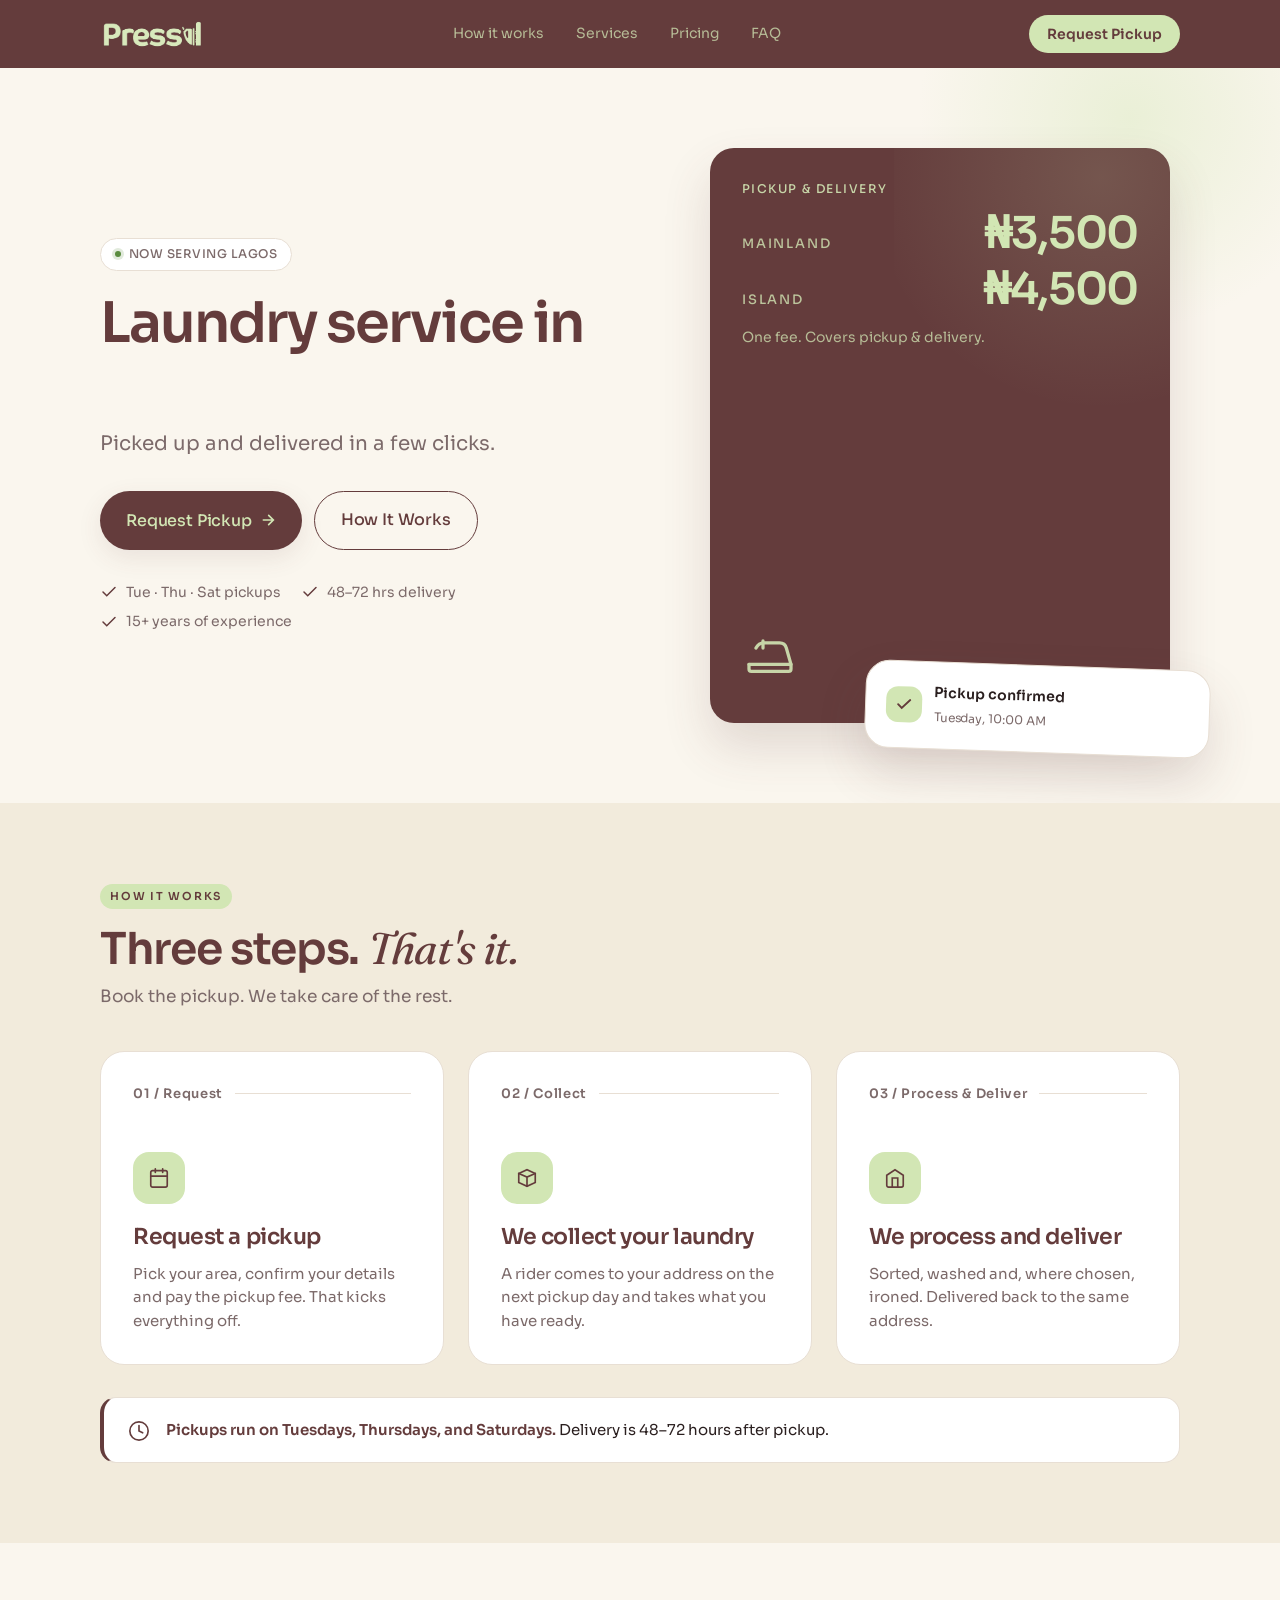
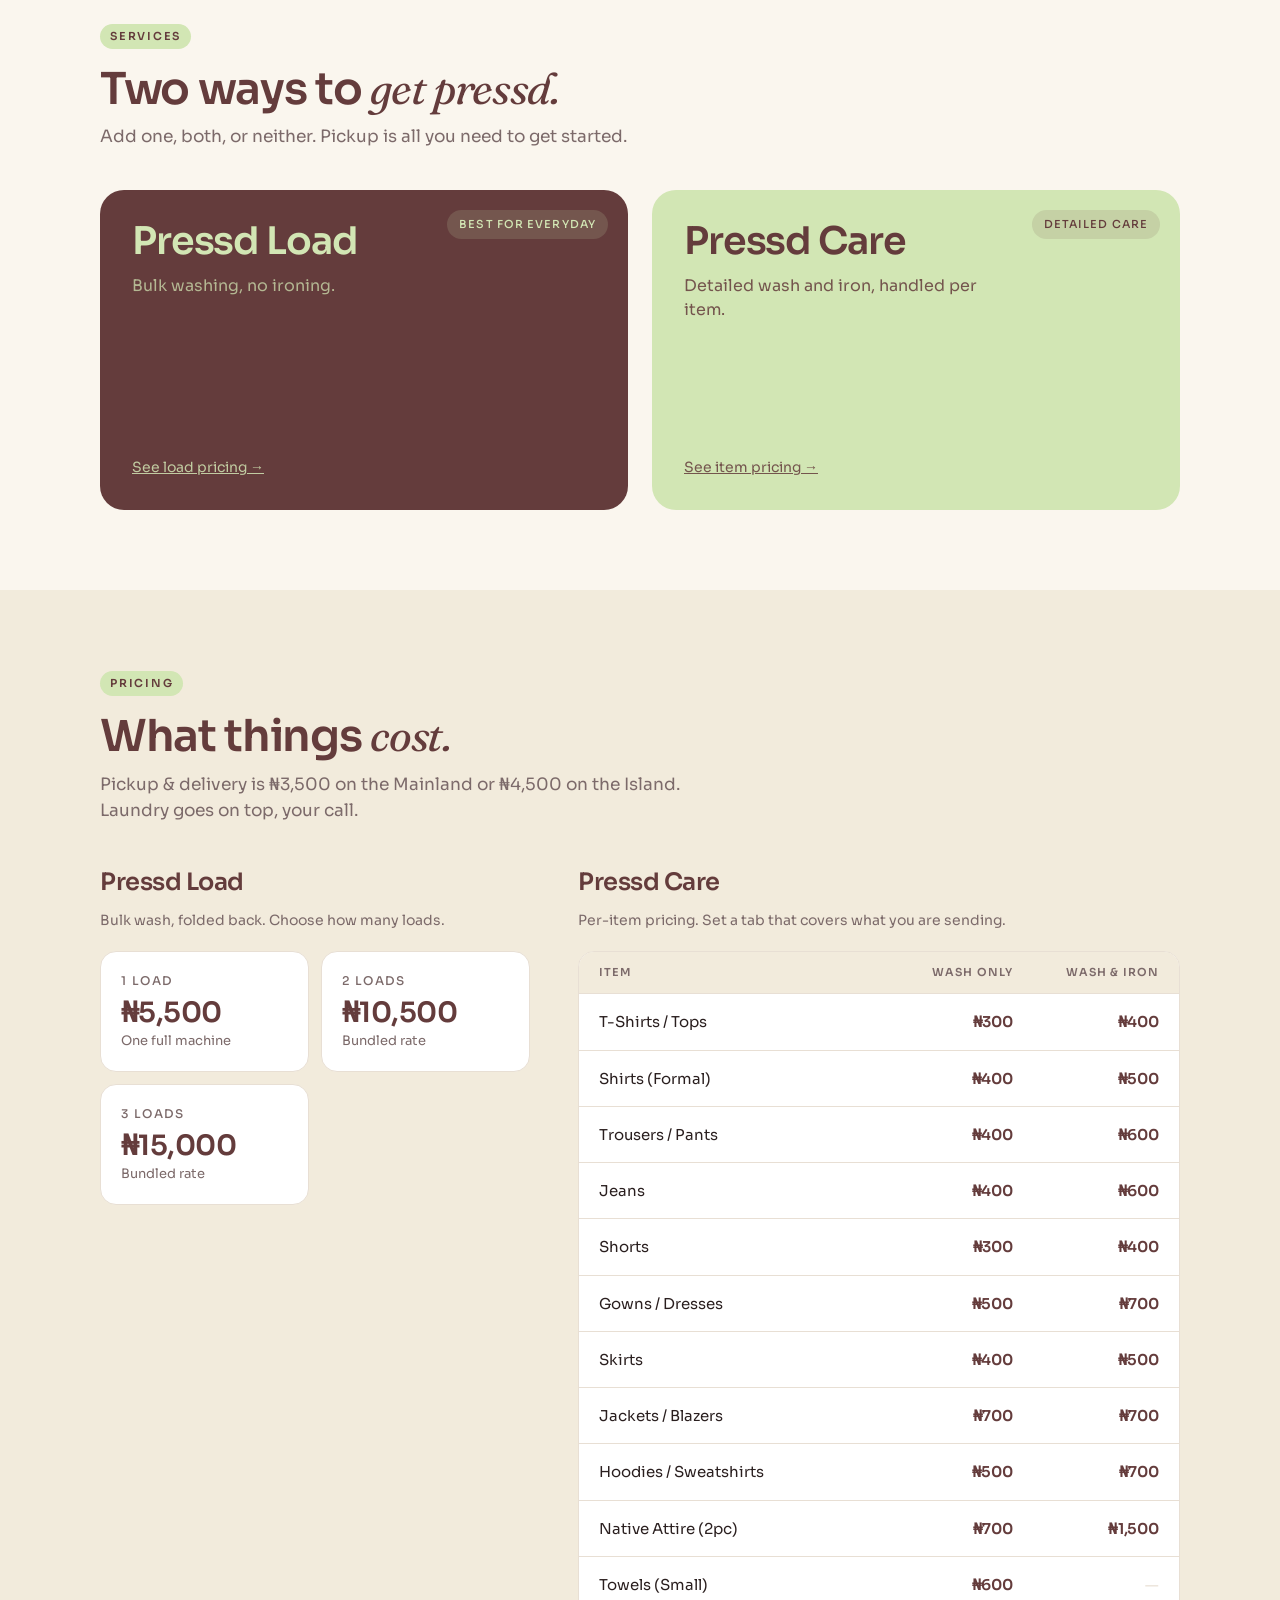
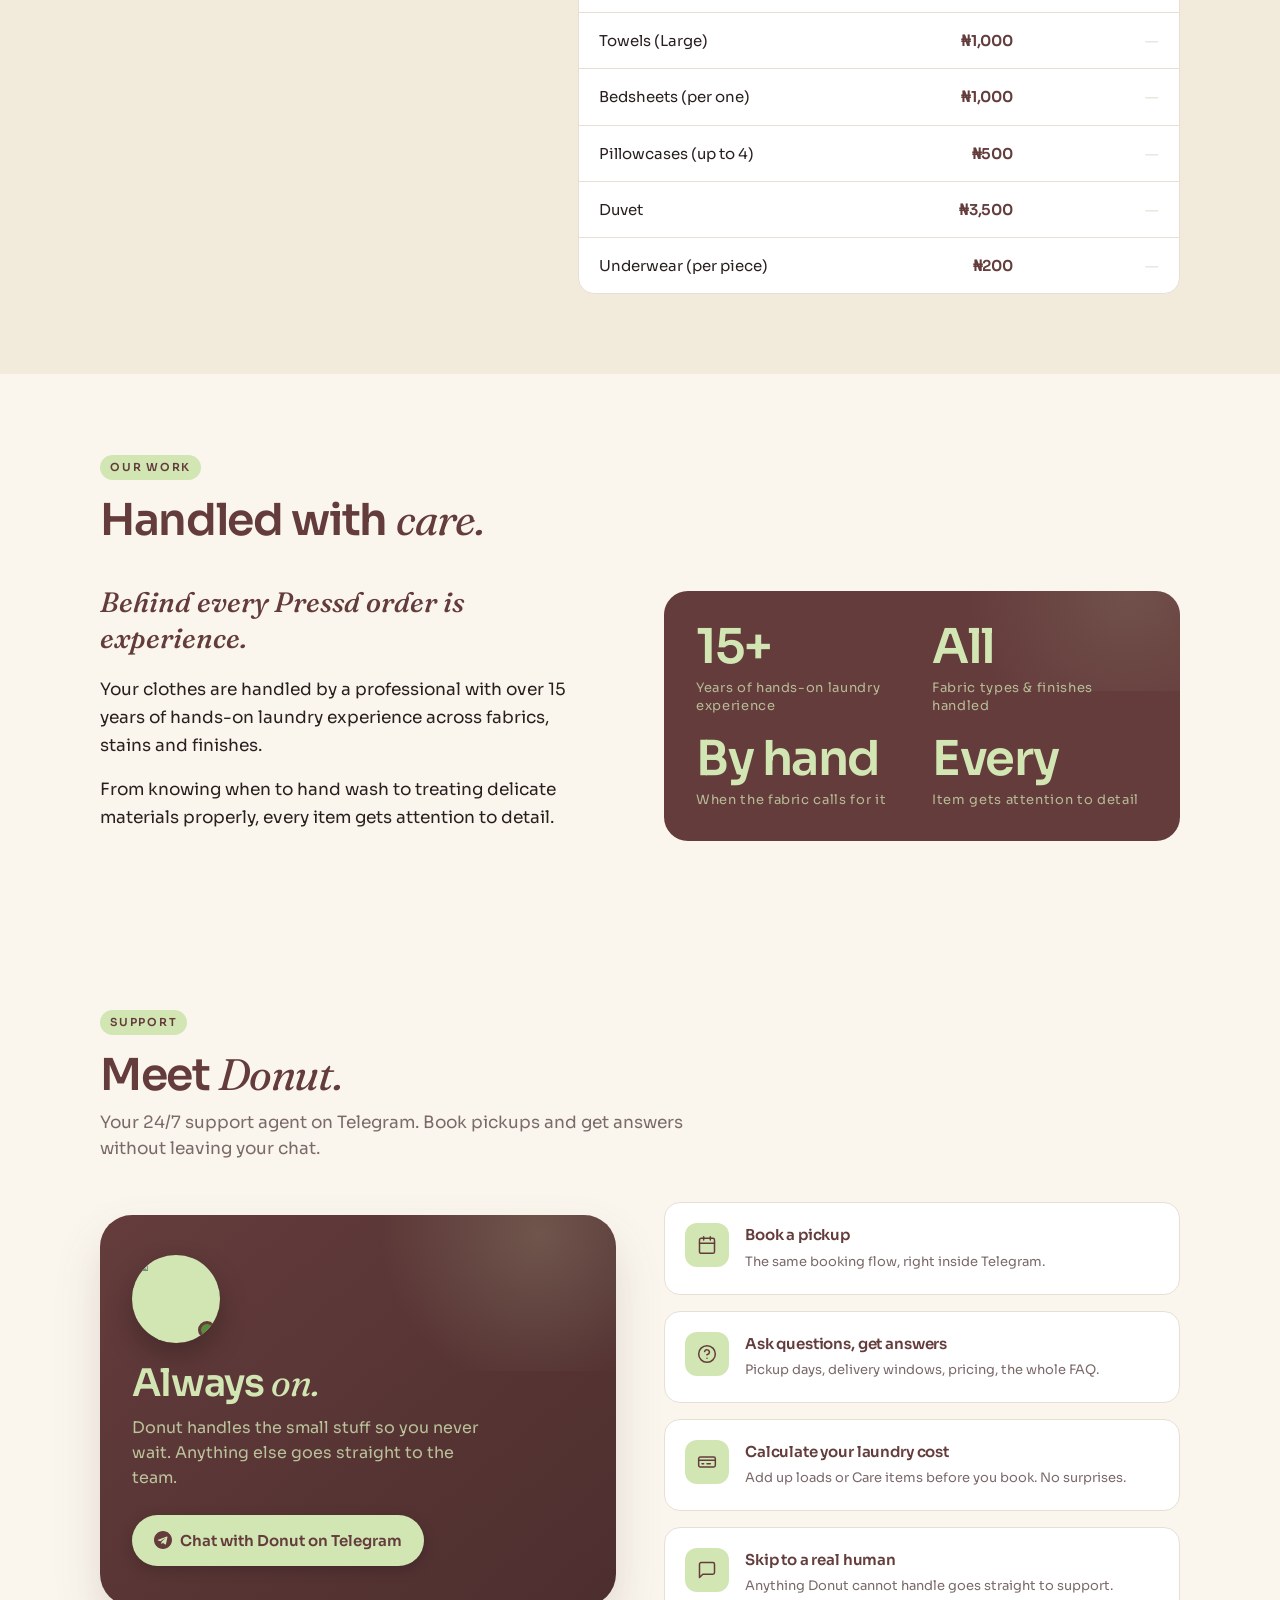
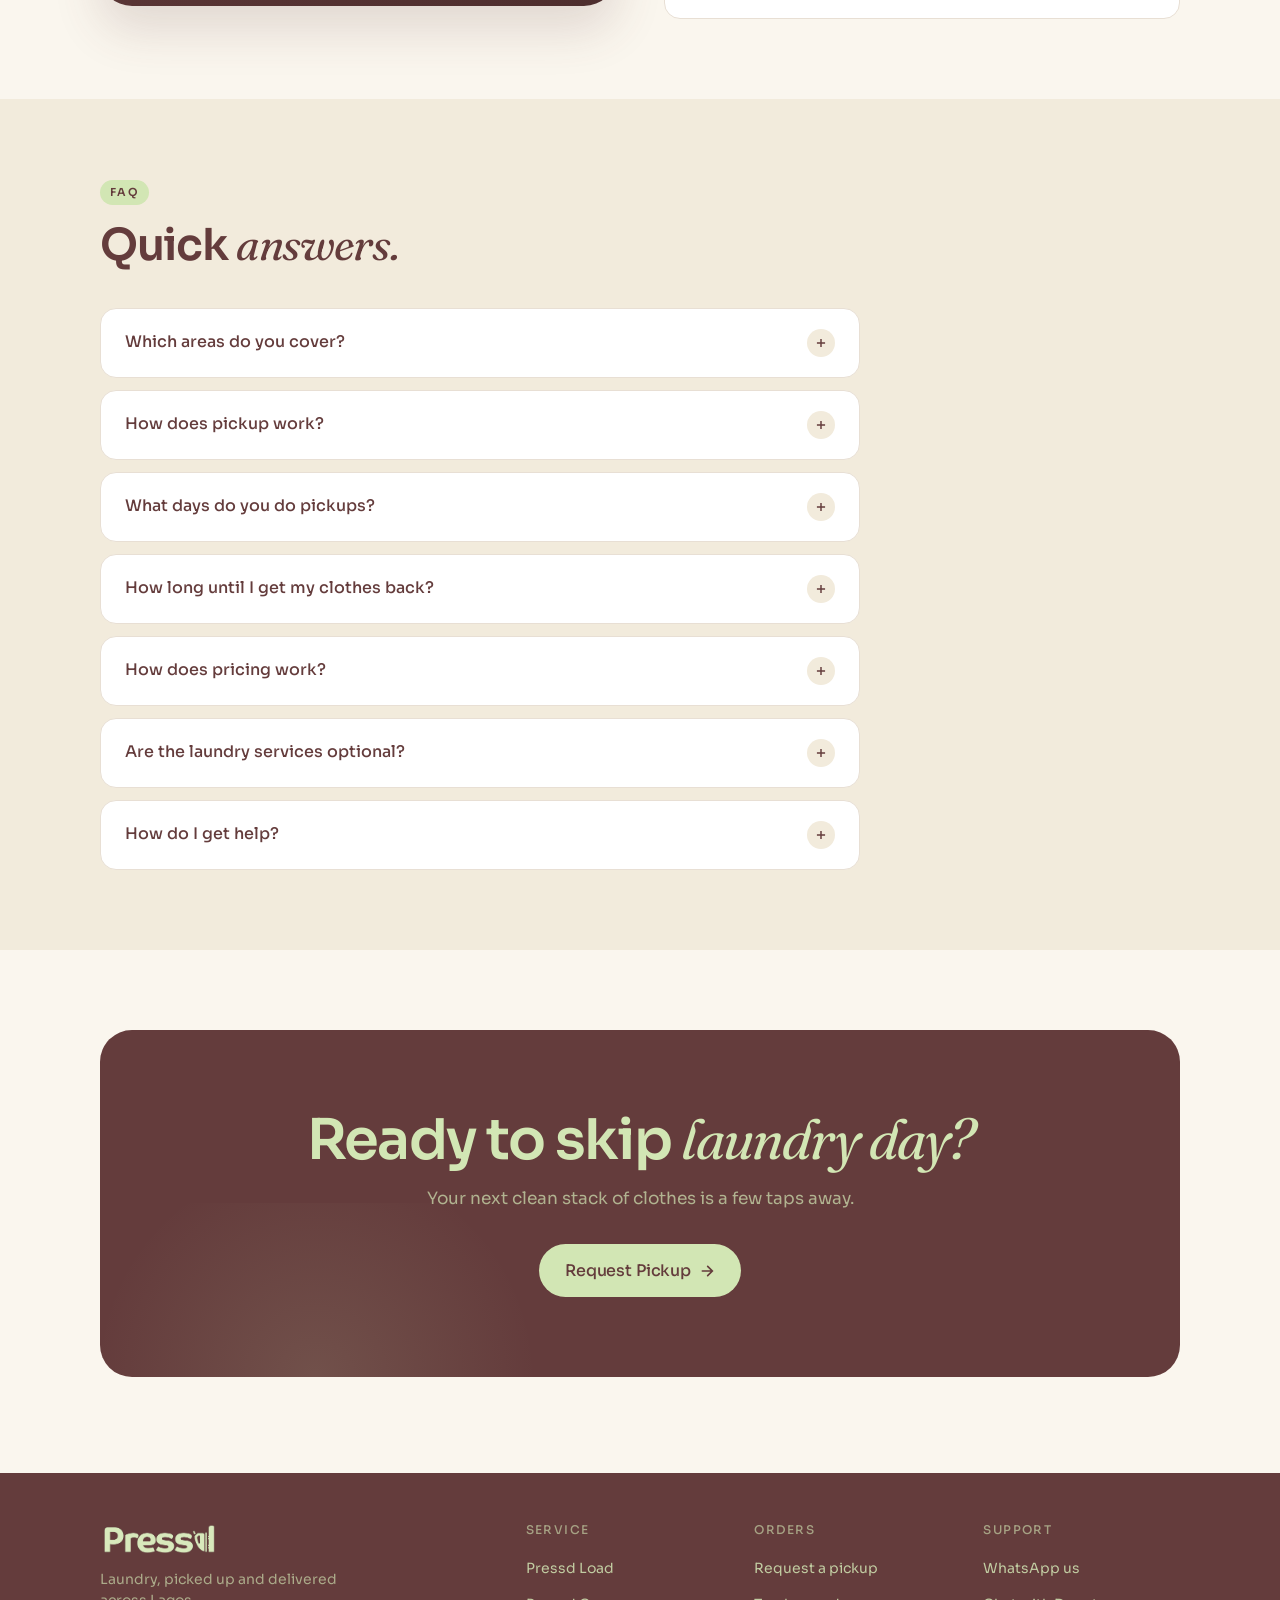
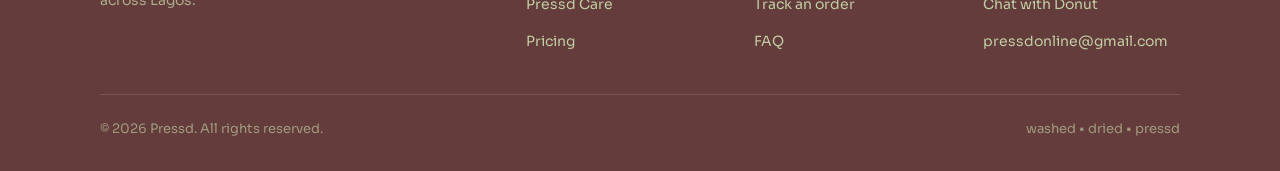
==== commit b9596511: "Update index.html" ====
--- a/index.html
+++ b/index.html
@@ -1787,9 +1787,10 @@
       $('#booked-order-link').href = (PATHS.ORDER || '/order.html') + '?id=' + encodeURIComponent(res.orderId);
       showStep('booked');
     }).catch(function (e) {
-      err.innerHTML = 'We could not place your booking. ' + helpLine();
+      err.innerHTML = 'We could not place your booking. ' + helpLine() +
+        '<br><small style="opacity:.75;">Reason: ' + esc((e && e.message) || 'unknown') + '</small>';
       err.classList.remove('hidden');
-      console.error(e);
+      console.error('createOrder failed:', e);
     }).then(function () { setLoading(btn, false, 'Confirm booking'); });
   });
 
@@ -1821,8 +1822,8 @@
       if (!r || !r.ok) throw new Error(r && r.error);
       state.paymentLink = r.paymentLink; state.accessCode = r.accessCode;
       openCheckout();
-    }).catch(function () {
-      $('#pay-error').innerHTML = 'Payment could not open. ' + helpLine();
+    }).catch(function (e) {
+      $('#pay-error').innerHTML = 'Payment could not open. ' + helpLine() + '<br><small style="opacity:.75;">Reason: ' + esc((e && e.message) || 'unknown') + '</small>';
       $('#pay-error').classList.remove('hidden');
     }).then(function () { setLoading(btn, false, 'Pay ' + fmtNaira(state.totalAmount) + ' now'); });
   });
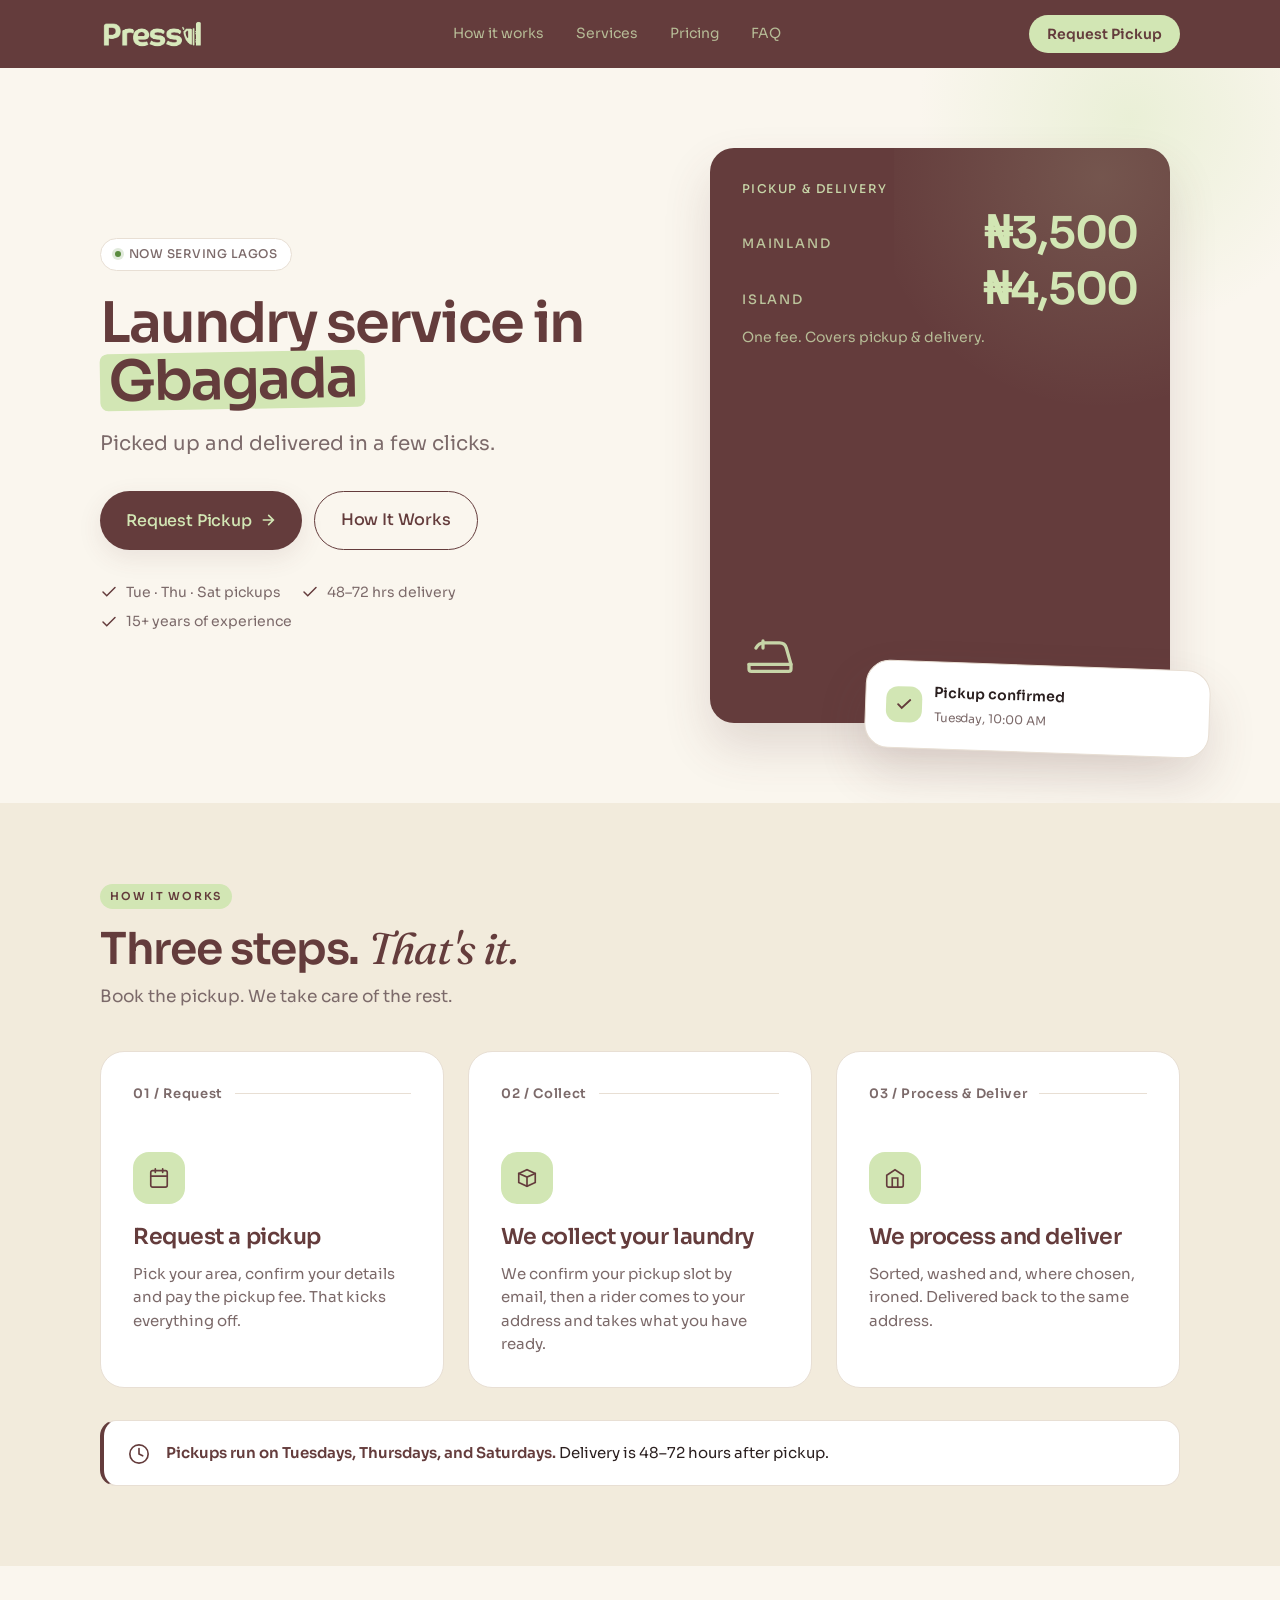
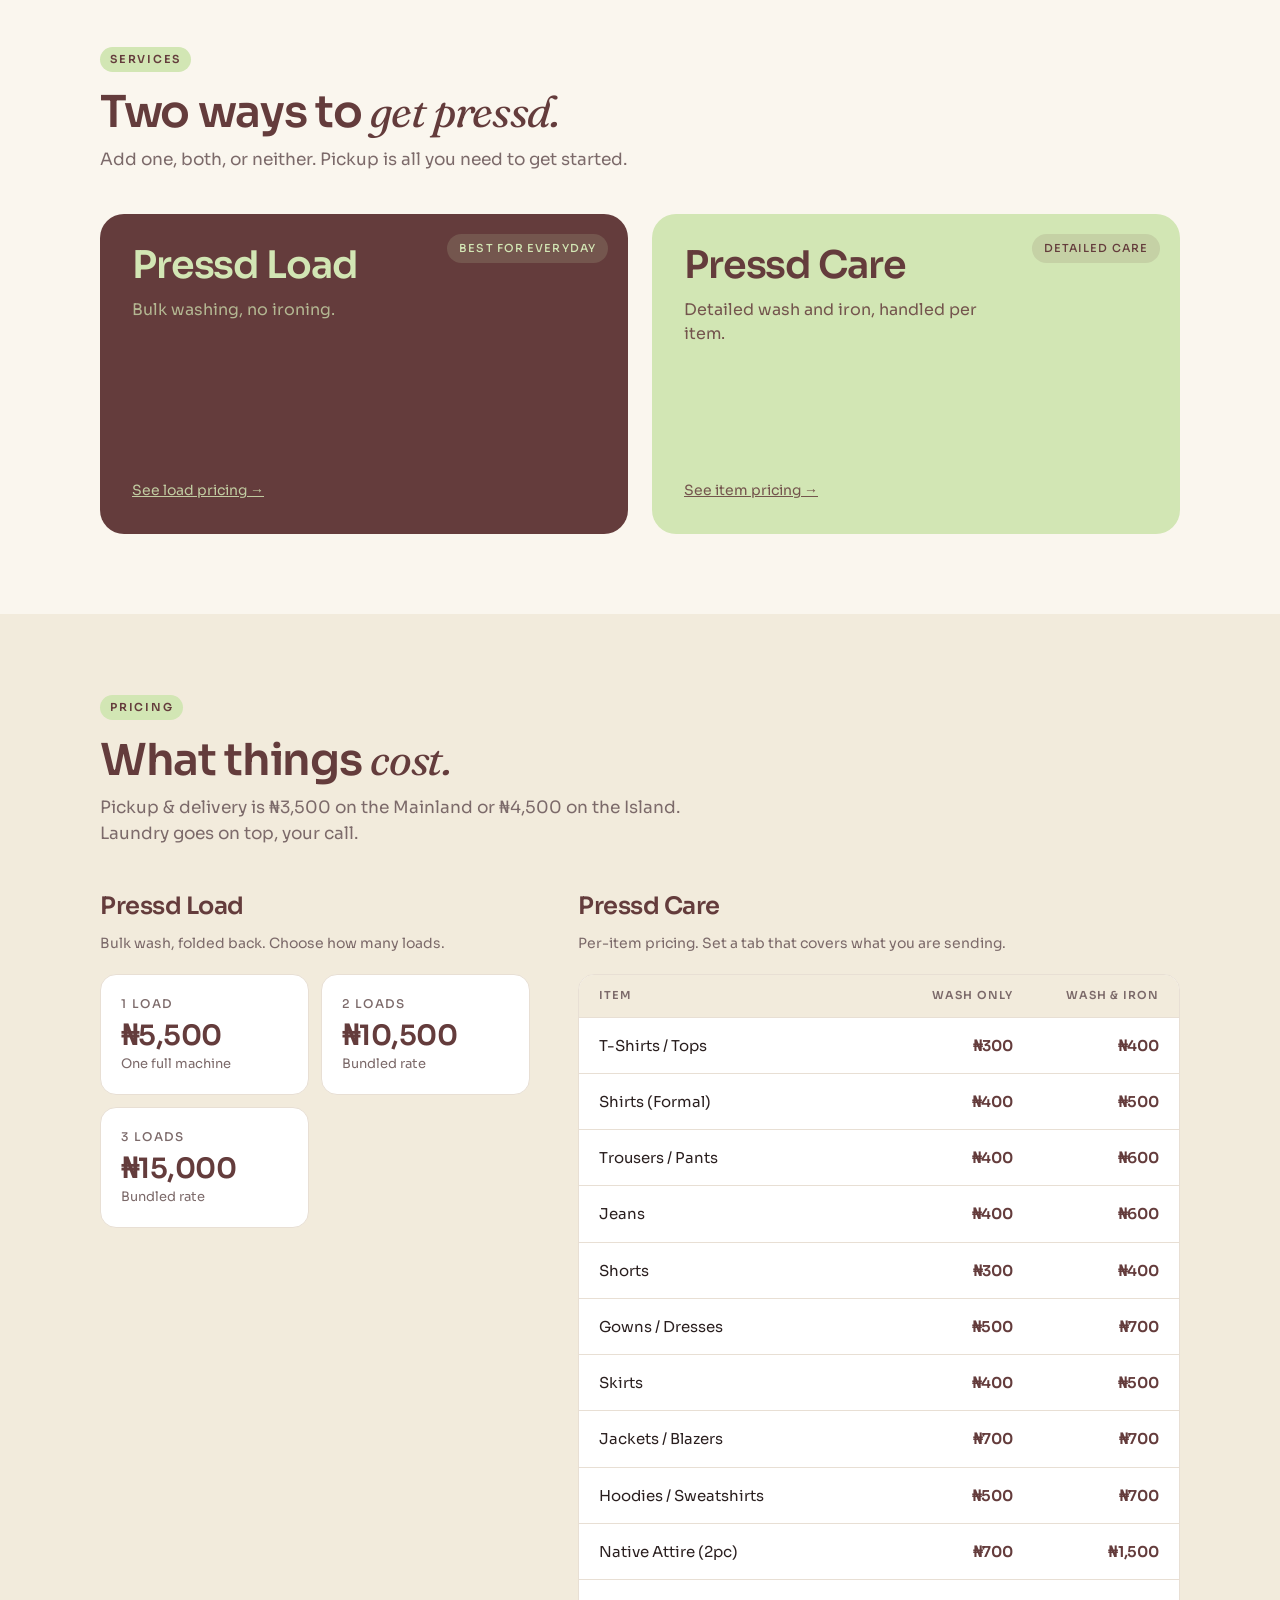
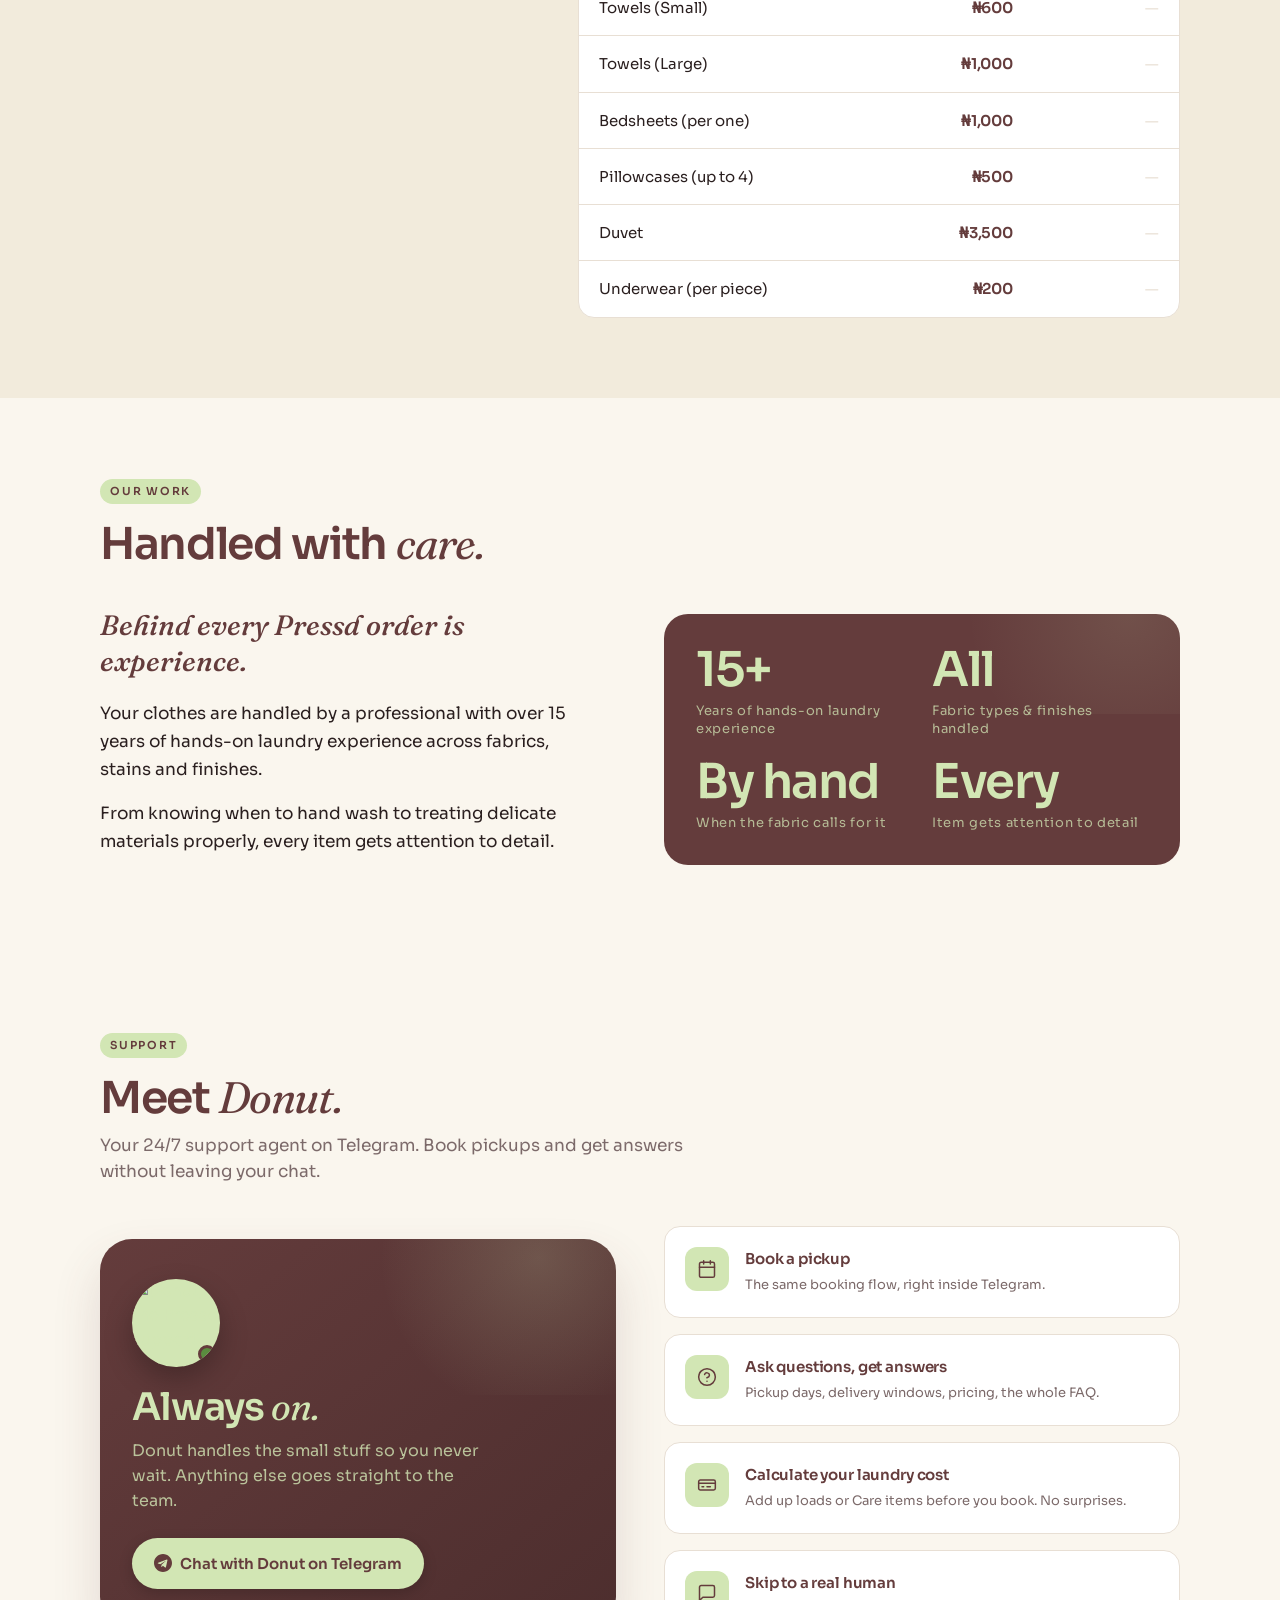
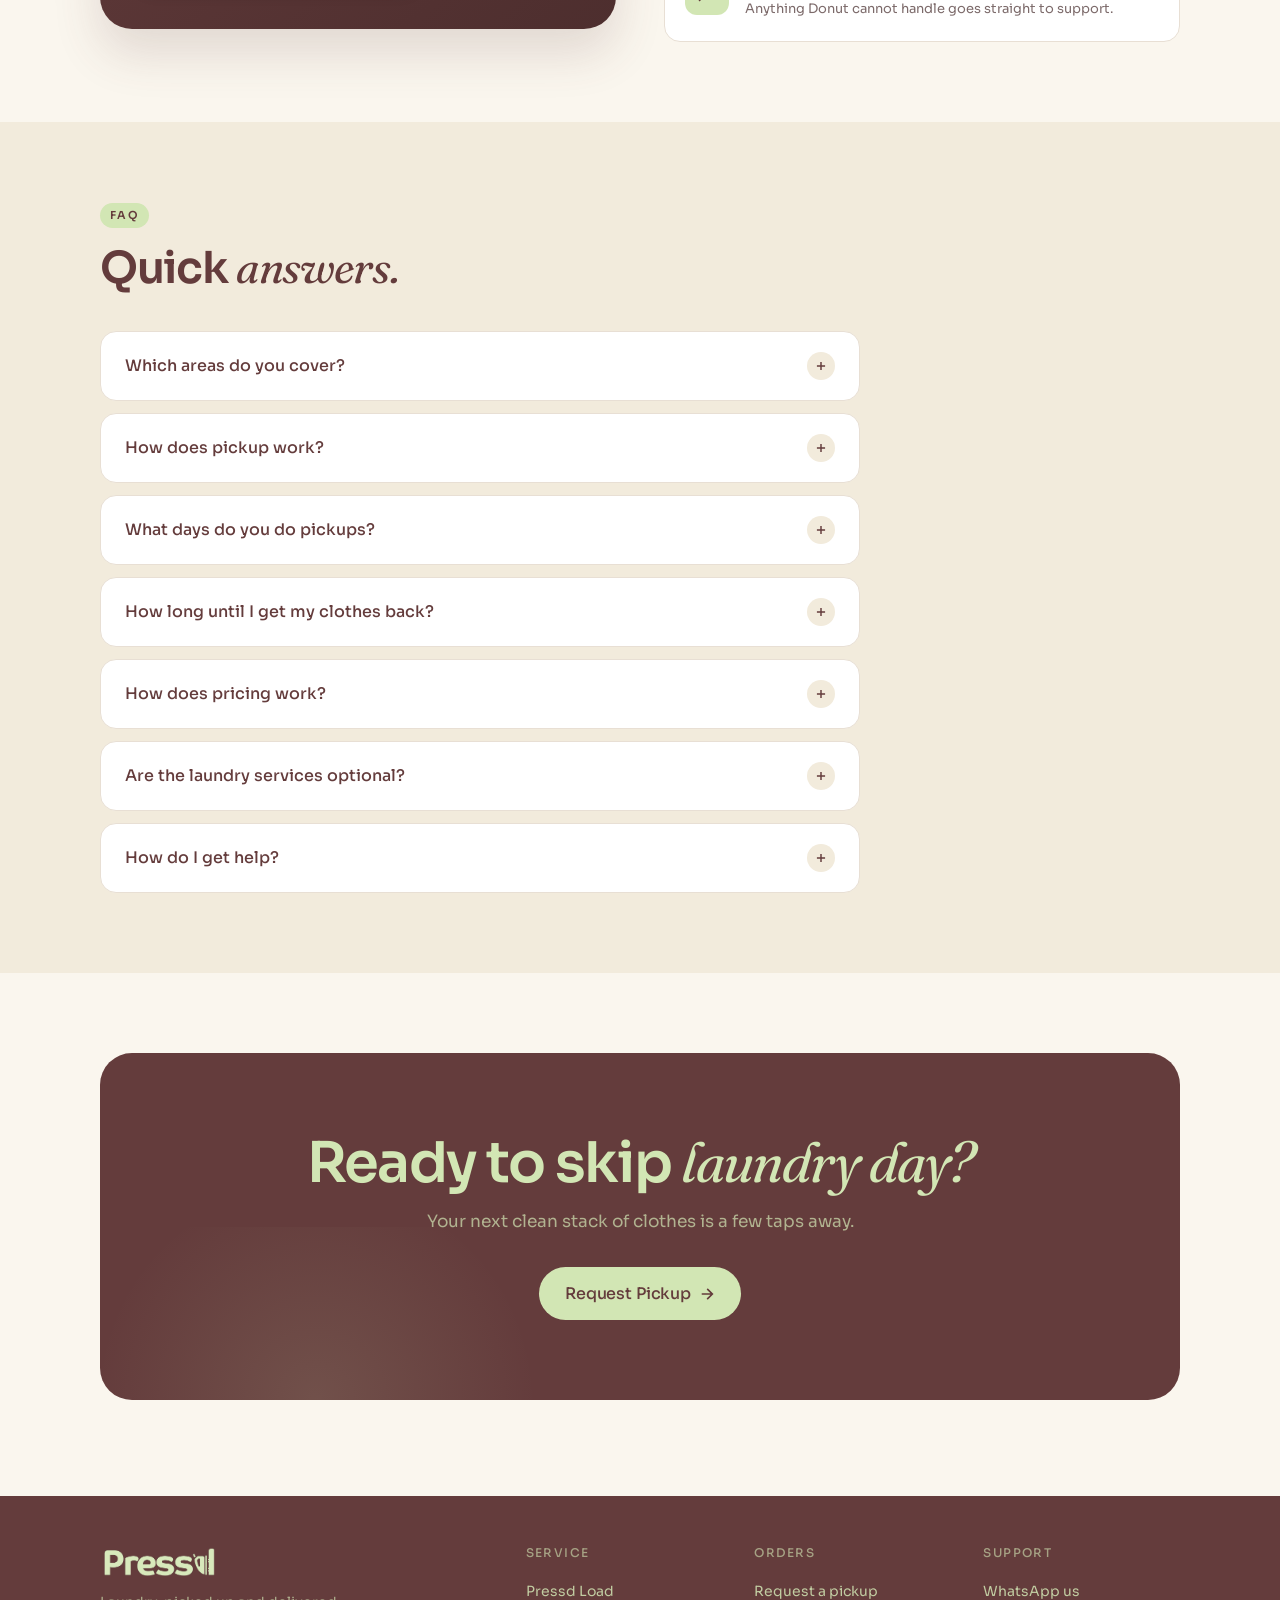
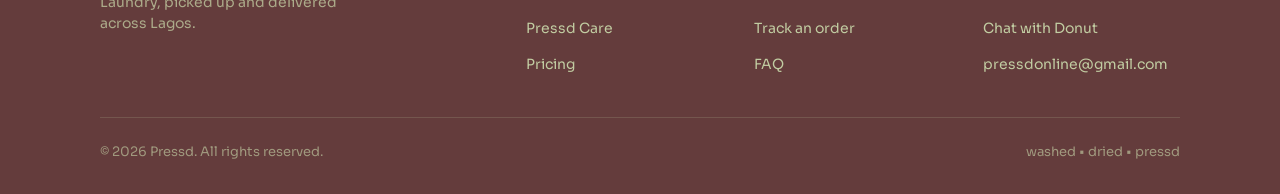
==== commit 5f61a262: "Update index.html" ====
--- a/index.html
+++ b/index.html
@@ -955,7 +955,7 @@
         <div class="how-num">02 / Collect</div>
         <div class="how-icon"><svg width="22" height="22" viewBox="0 0 24 24" fill="none" stroke="currentColor" stroke-width="1.8" stroke-linecap="round"><path d="M3 7l9-4 9 4v10l-9 4-9-4z"/><path d="M3 7l9 4 9-4M12 11v10"/></svg></div>
         <h3>We collect your laundry</h3>
-        <p>A rider comes to your address on the next pickup day and takes what you have ready.</p>
+        <p>We confirm your pickup slot by email, then a rider comes to your address and takes what you have ready.</p>
       </div>
       <div class="how-card reveal">
         <div class="how-num">03 / Process &amp; Deliver</div>
@@ -1108,7 +1108,7 @@
       </details>
       <details class="faq-item reveal">
         <summary>What days do you do pickups?<span class="faq-icon"><svg width="14" height="14" viewBox="0 0 24 24" fill="none" stroke="currentColor" stroke-width="2.5"><path d="M12 5v14M5 12h14"/></svg></span></summary>
-        <div class="faq-content">Pickups run on <strong data-cfg="PICKUP_DAYS_LONG">Tuesdays, Thursdays, and Saturdays.</strong> You are scheduled for the next available day on that rotation.</div>
+        <div class="faq-content">Pickups run on <strong data-cfg="PICKUP_DAYS_LONG">Tuesdays, Thursdays, and Saturdays.</strong> We confirm your exact slot by email after you book.</div>
       </details>
       <details class="faq-item reveal">
         <summary>How long until I get my clothes back?<span class="faq-icon"><svg width="14" height="14" viewBox="0 0 24 24" fill="none" stroke="currentColor" stroke-width="2.5"><path d="M12 5v14M5 12h14"/></svg></span></summary>
@@ -1295,8 +1295,8 @@
 
       <!-- 4a. Window -->
       <div class="step hidden" data-step="pickup-window">
-        <h3 class="step-heading">When should we come?</h3>
-        <p class="step-sub">Pick a time window. Pickups run <span data-cfg="PICKUP_DAYS">Tue · Thu · Sat</span>.</p>
+        <h3 class="step-heading">What time suits you?</h3>
+        <p class="step-sub">Pick the time of day that suits you. Pickups run <span data-cfg="PICKUP_DAYS">Tue · Thu · Sat</span>. We'll confirm your exact slot.</p>
         <div class="window-list" id="window-list"></div>
         <button class="btn btn-primary btn-block" id="btn-window-next" disabled>Continue</button>
       </div>
@@ -1738,7 +1738,7 @@
     if (state.careEnabled) { rows.push(['Pressd Care (tab)', fmtNaira(state.careAmount)]); total += state.careAmount; }
     if (state.pickupOnlyBilledAfter) rows.push(['Laundry', 'Billed after sorting']);
     rows.push(['Pickup address', esc(state.pickupAddress)]);
-    rows.push(['Pickup window', Pressd.fmtWindow(state.pickupWindow)]);
+    rows.push(['Preferred window', Pressd.fmtWindow(state.pickupWindow) + '<br><span style="font-size:12px;opacity:.75;">We confirm your exact slot</span>']);
     $('#summary-box').innerHTML = rows.map(function (r) {
       return '<div class="summary-row"><span>' + r[0] + '</span><span style="text-align:right;max-width:60%;">' + r[1] + '</span></div>';
     }).join('') + '<div class="summary-row total"><span>Total to pay</span><span class="amt">' + fmtNaira(total) + '</span></div>';
